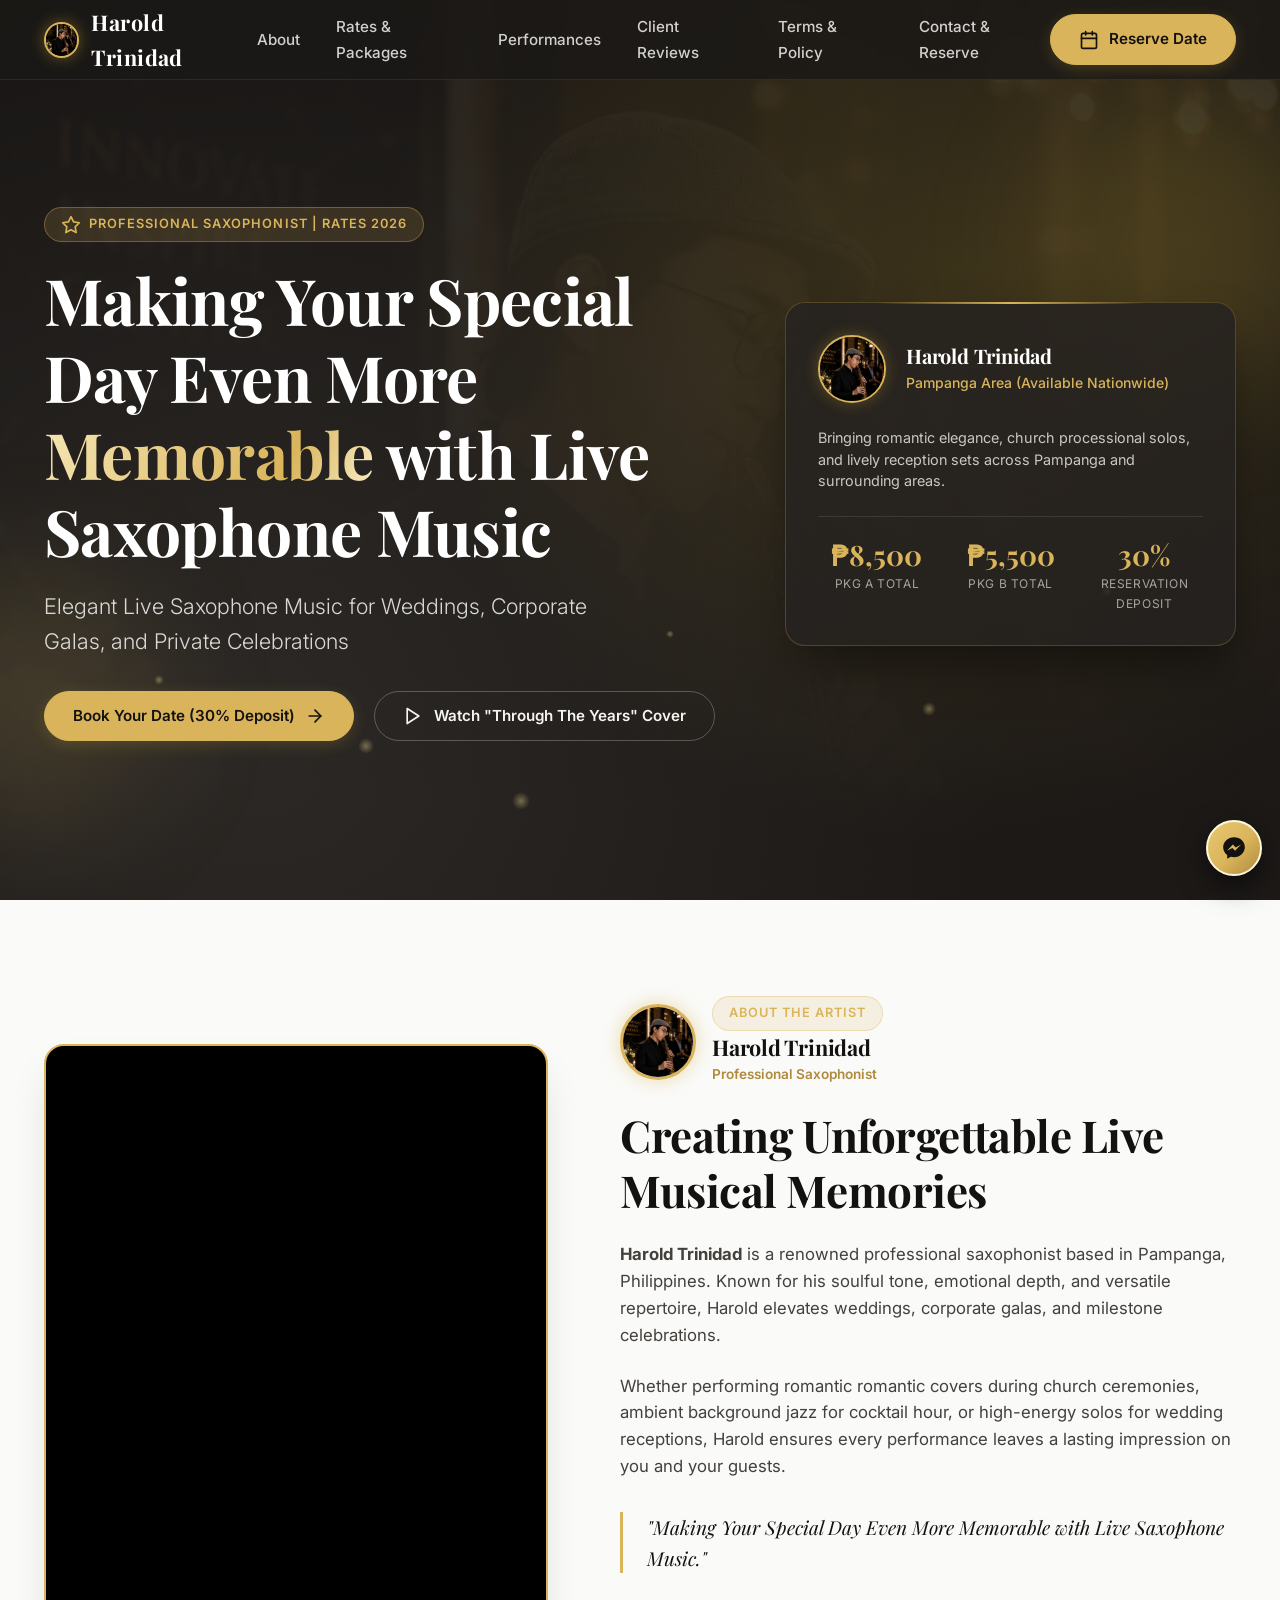
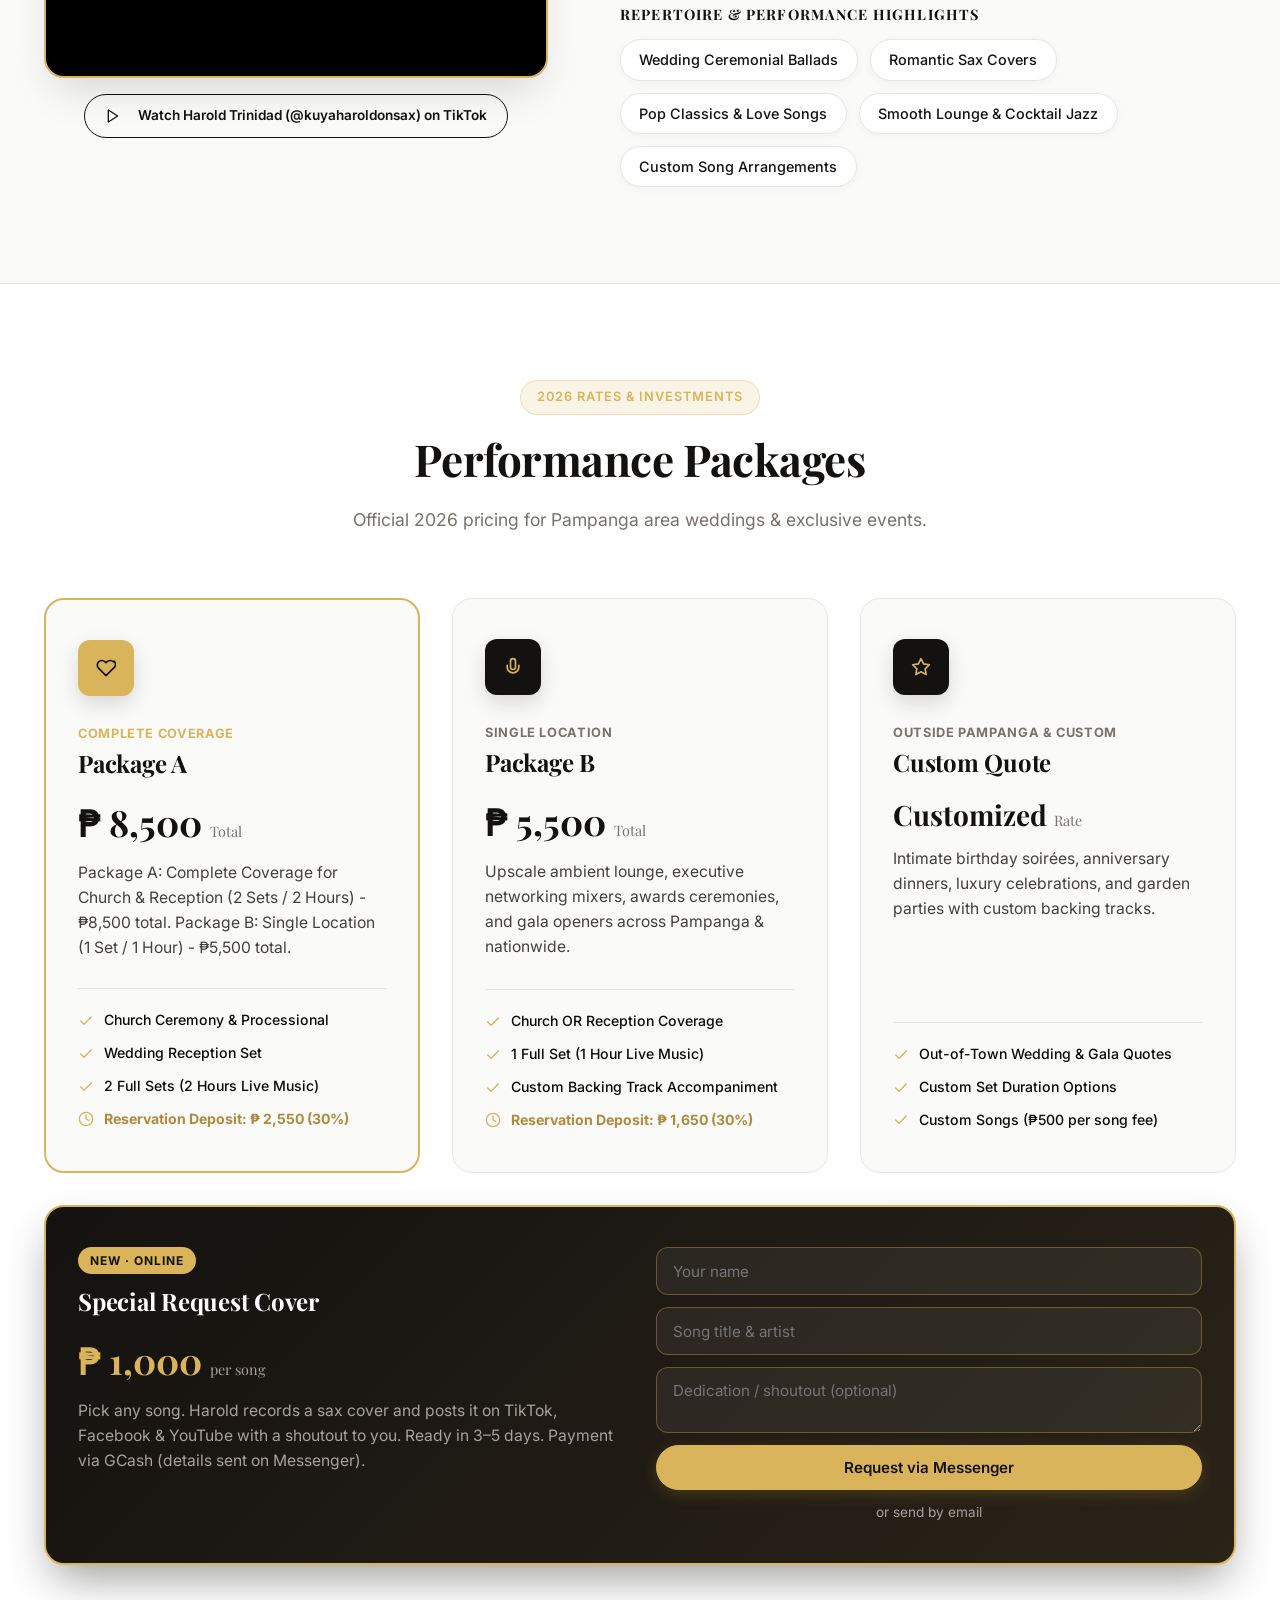
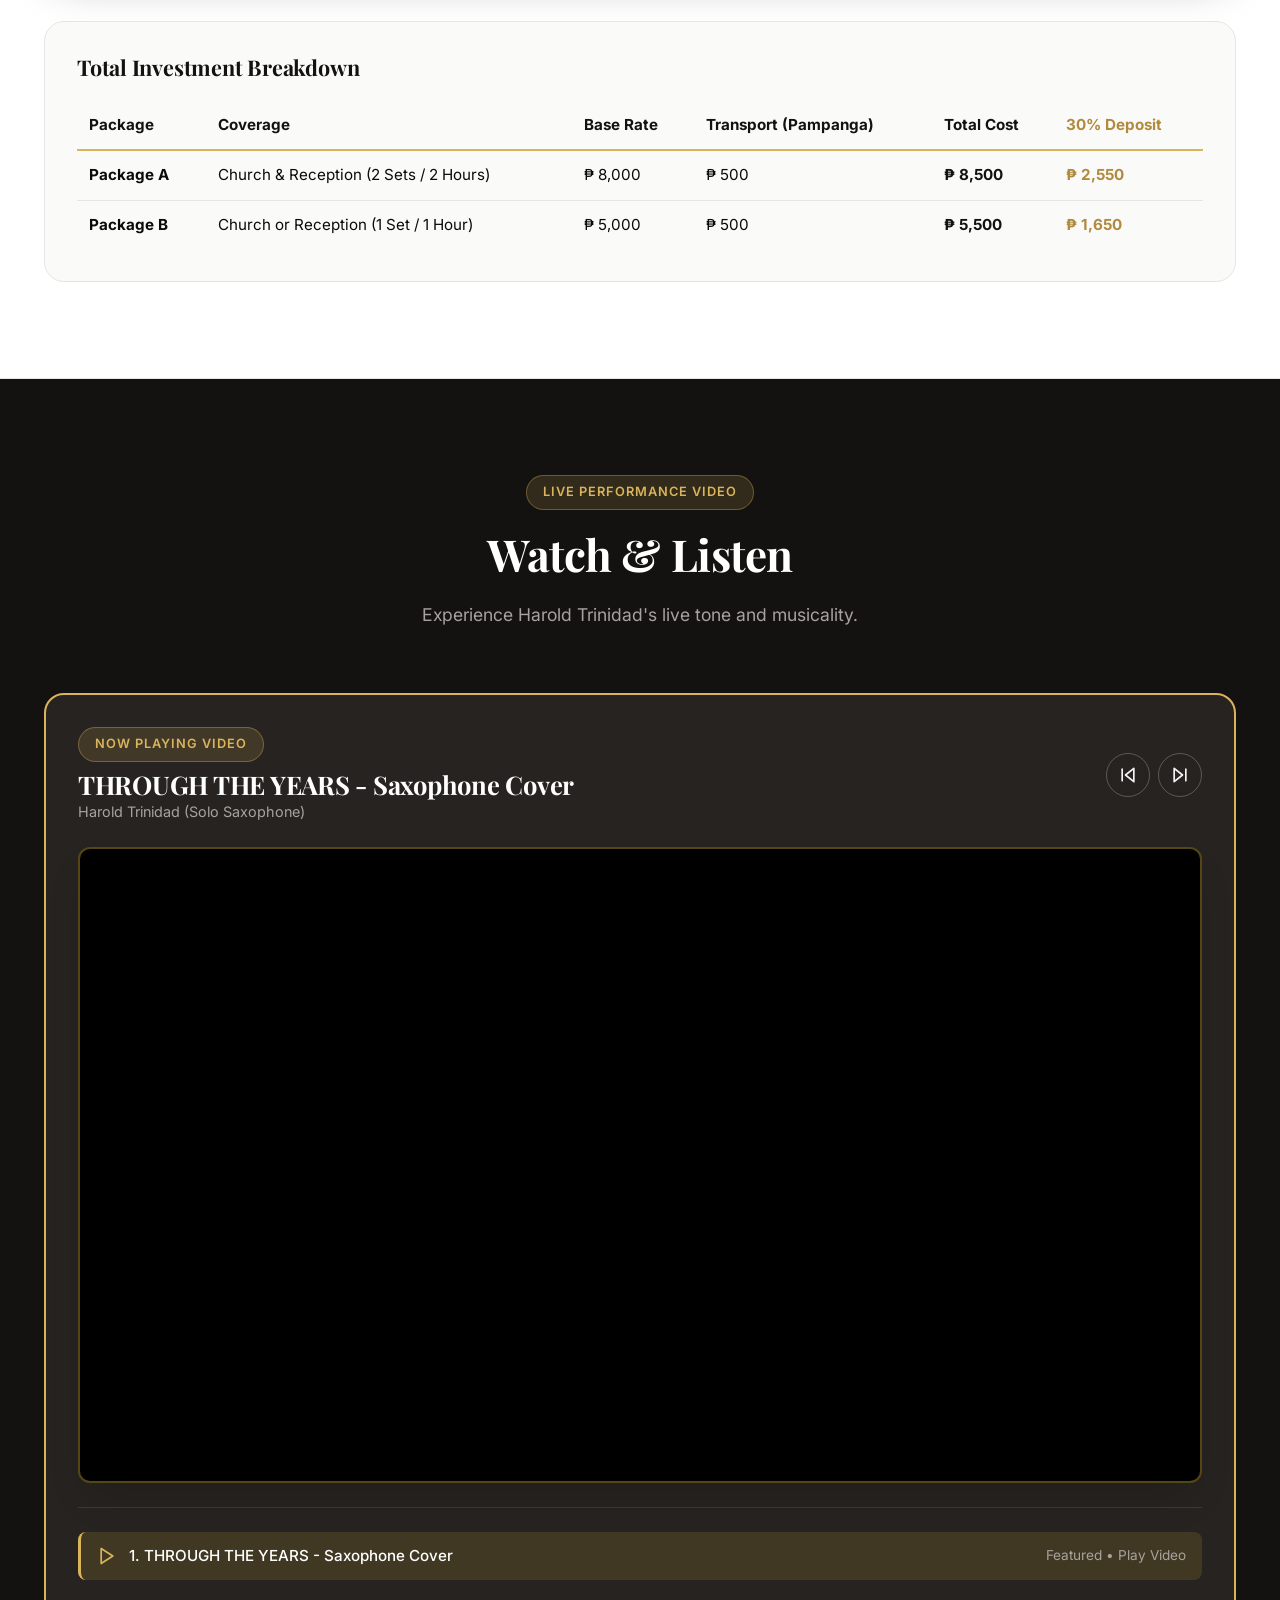
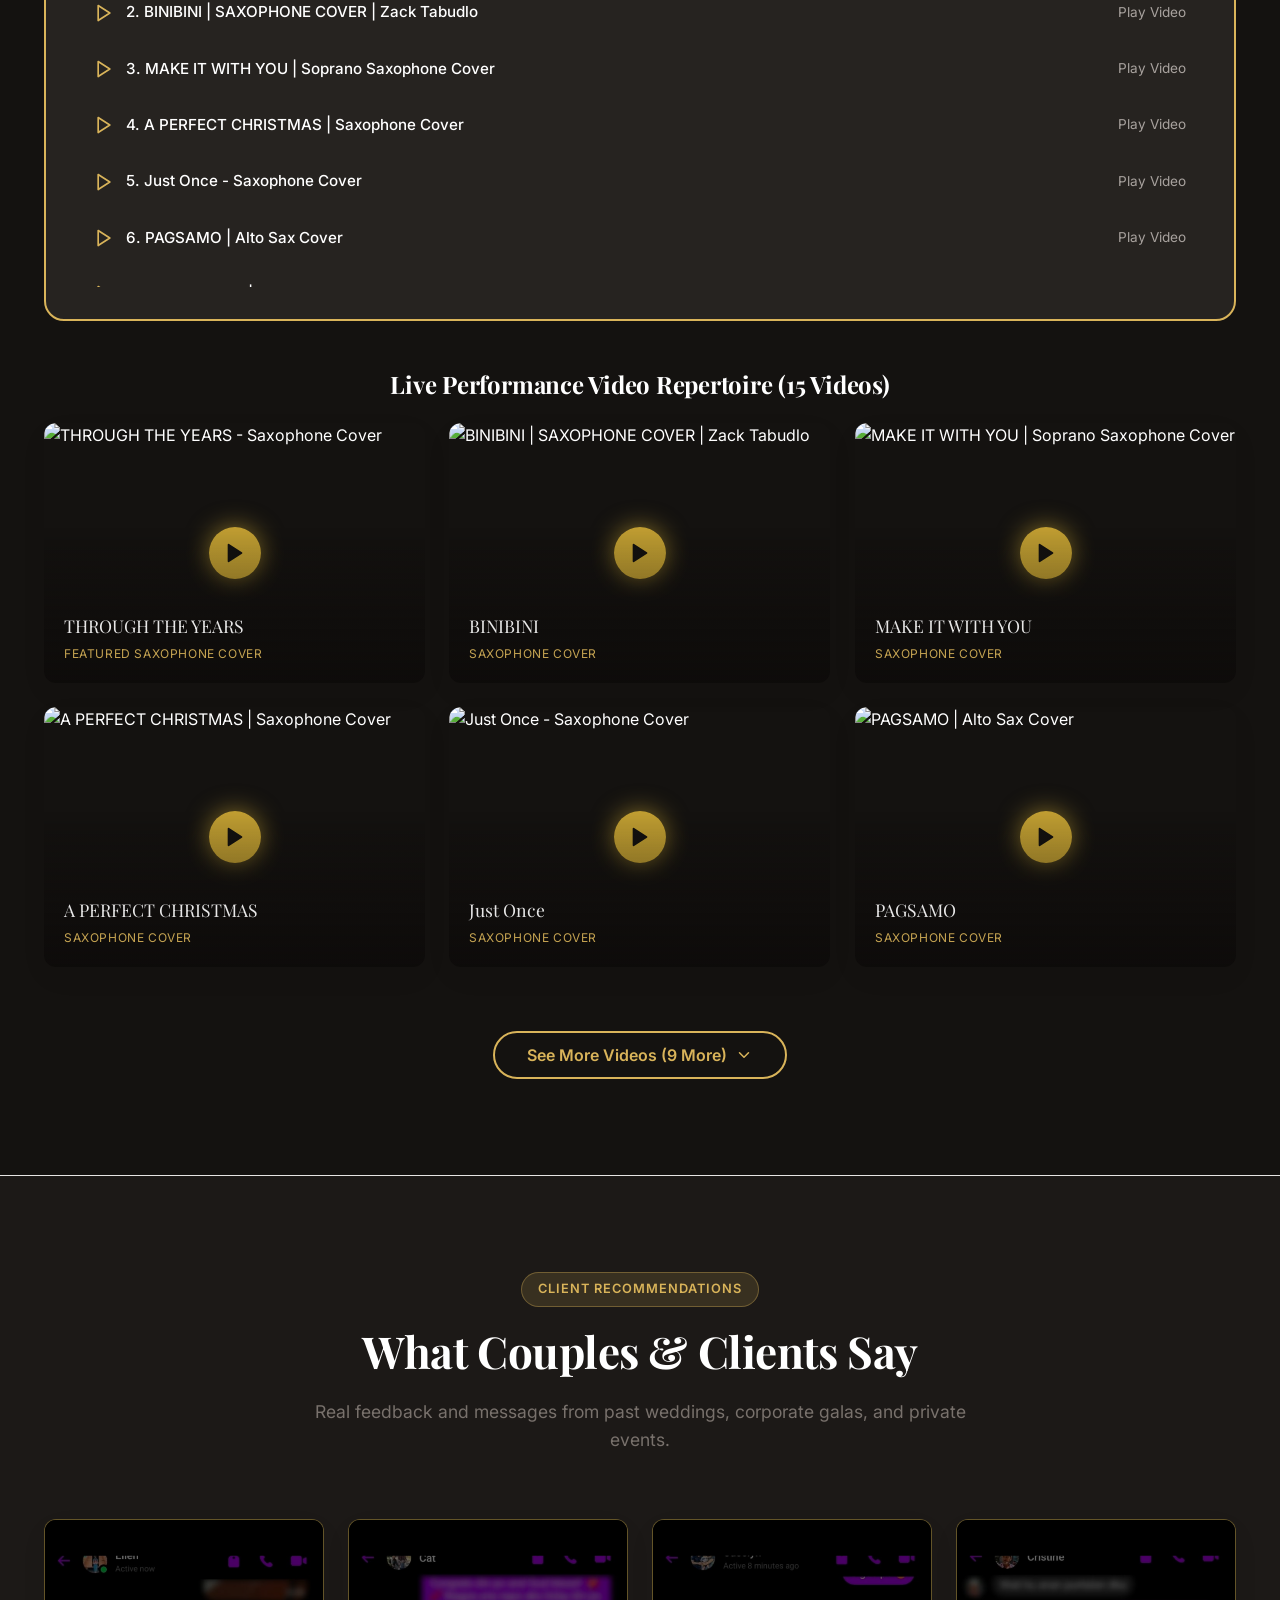
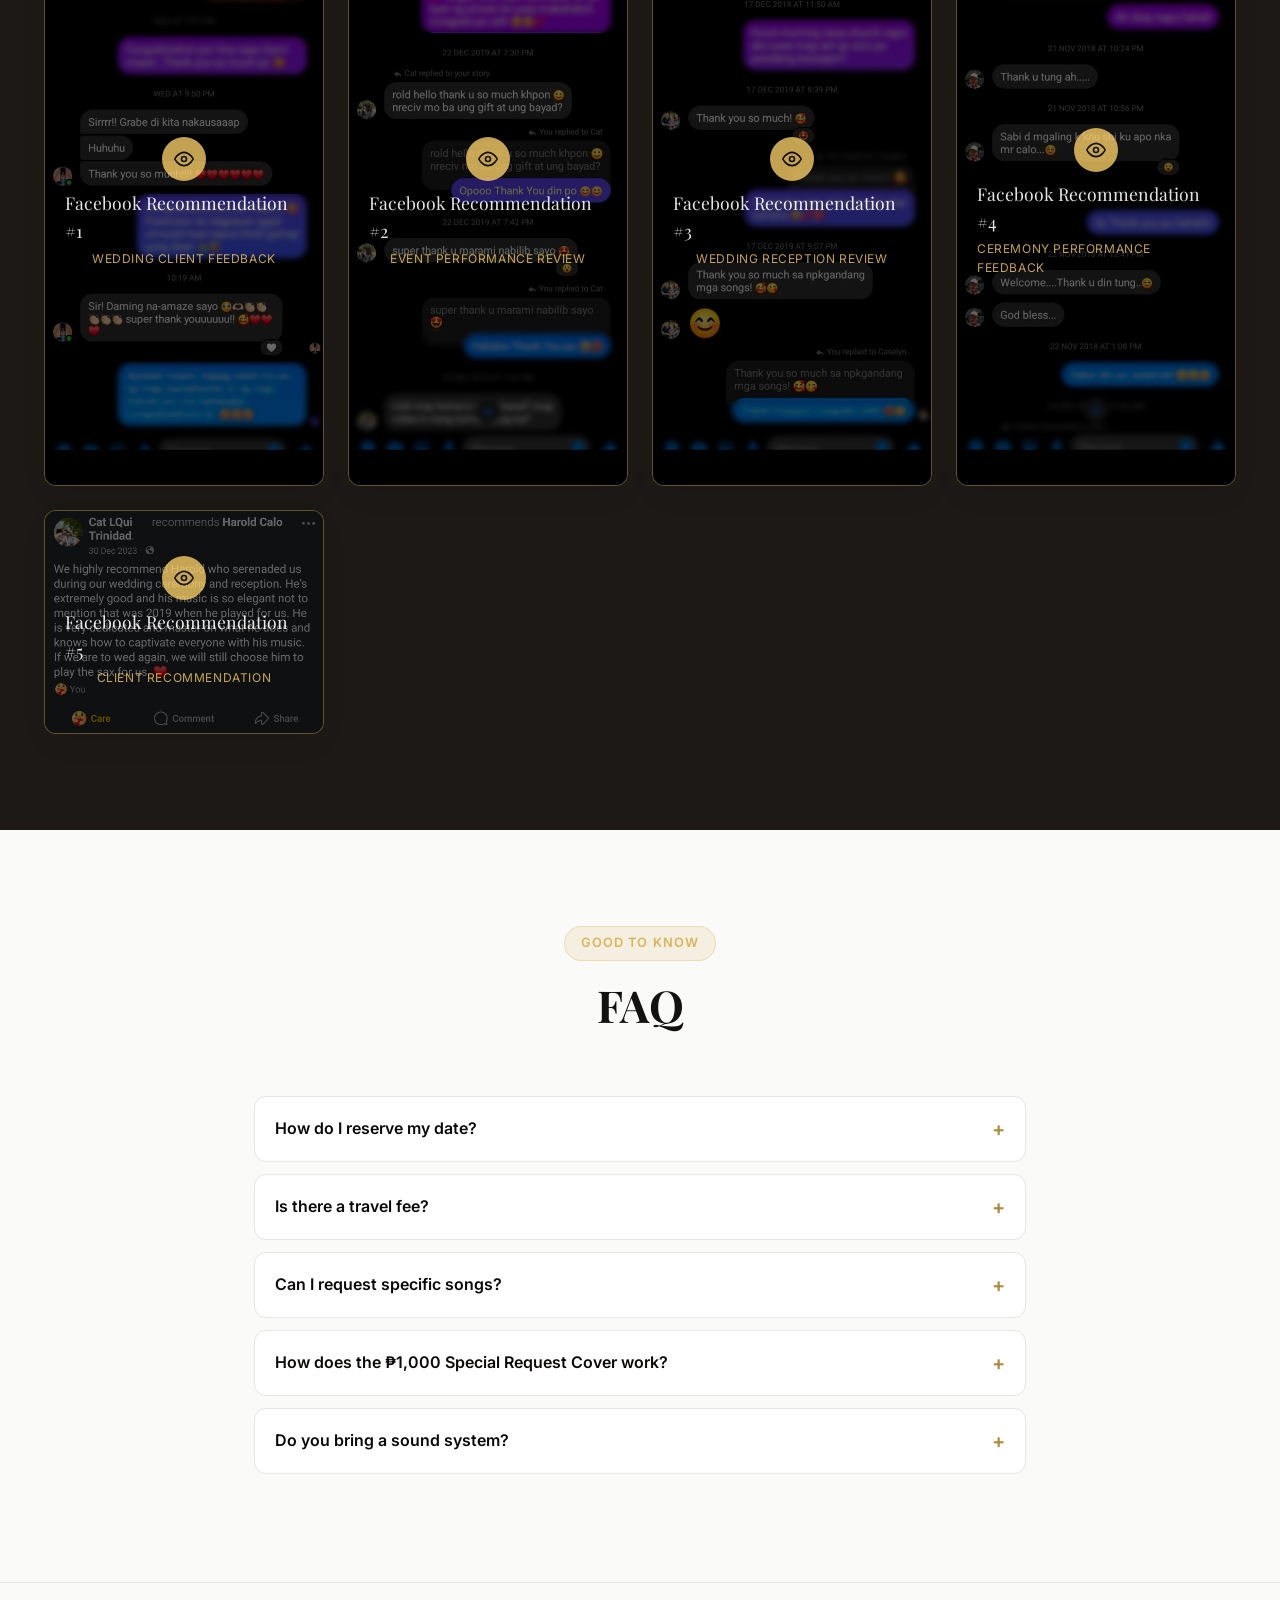
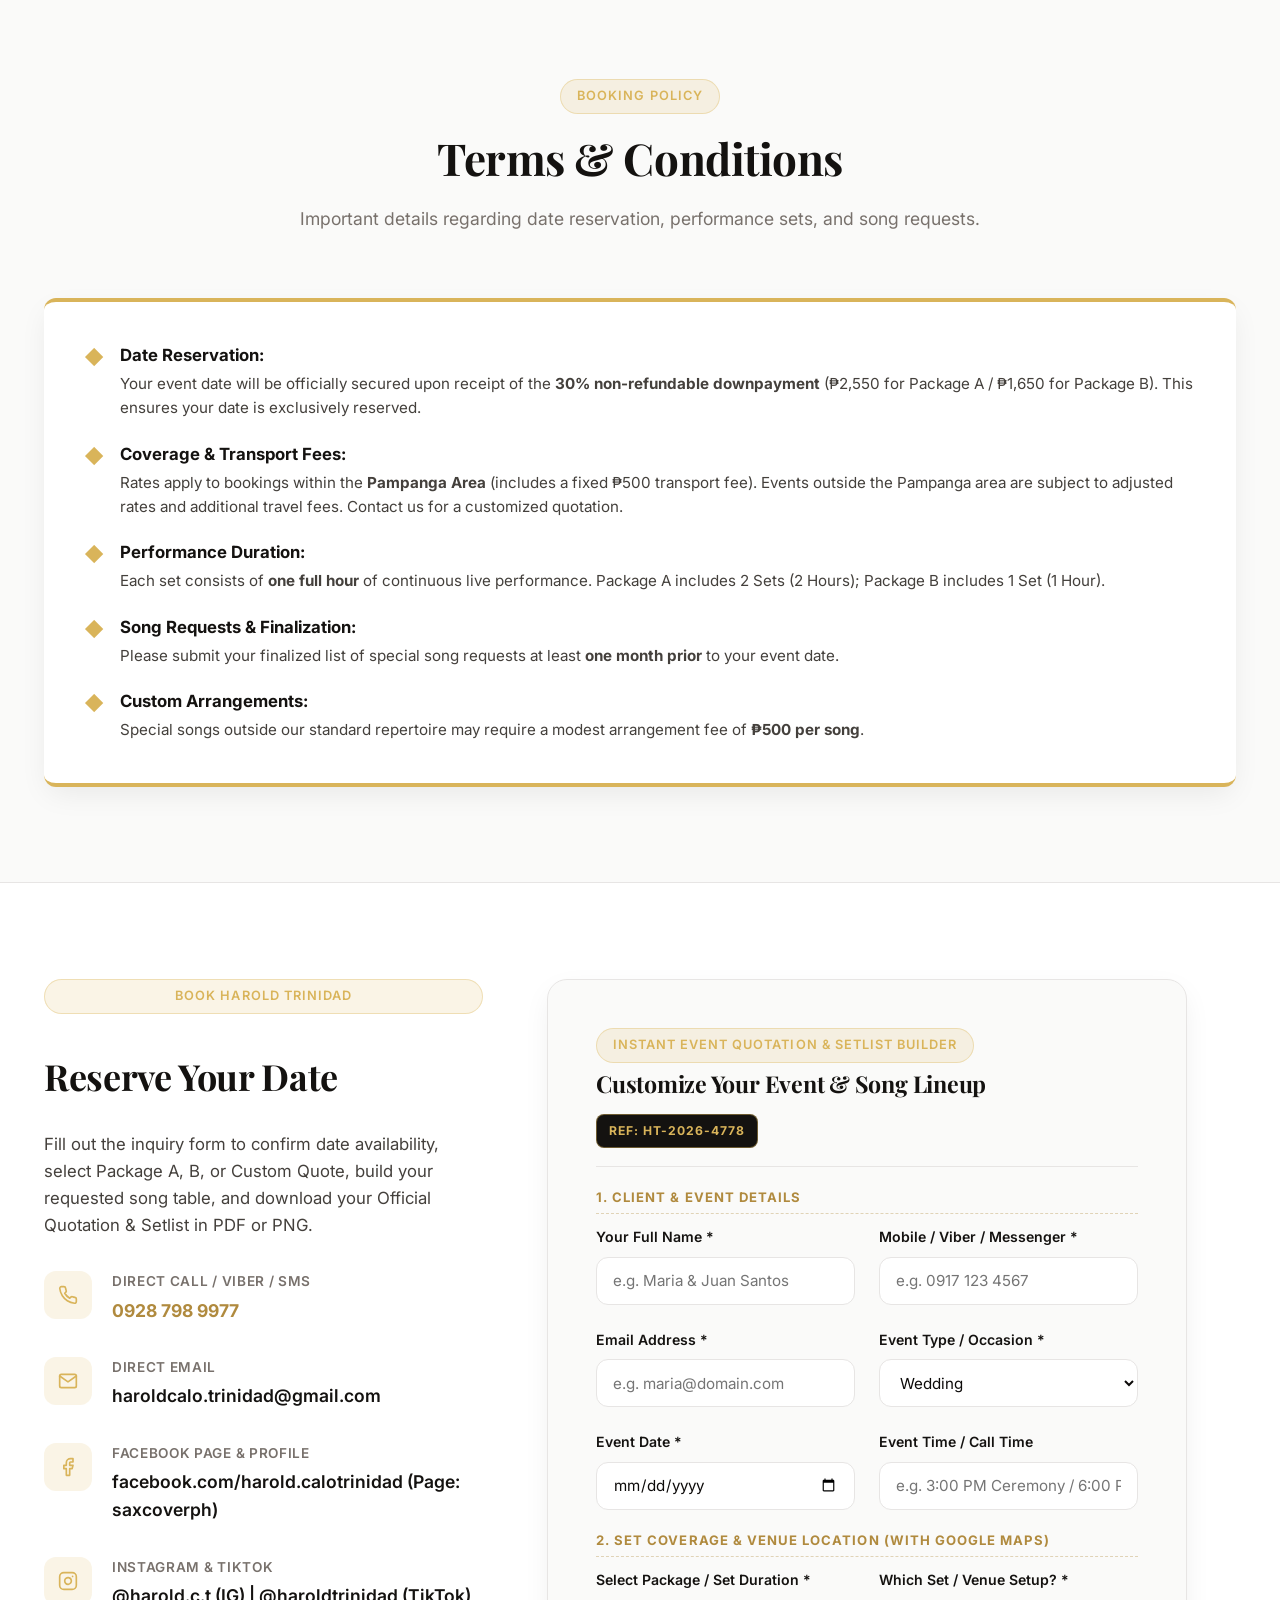
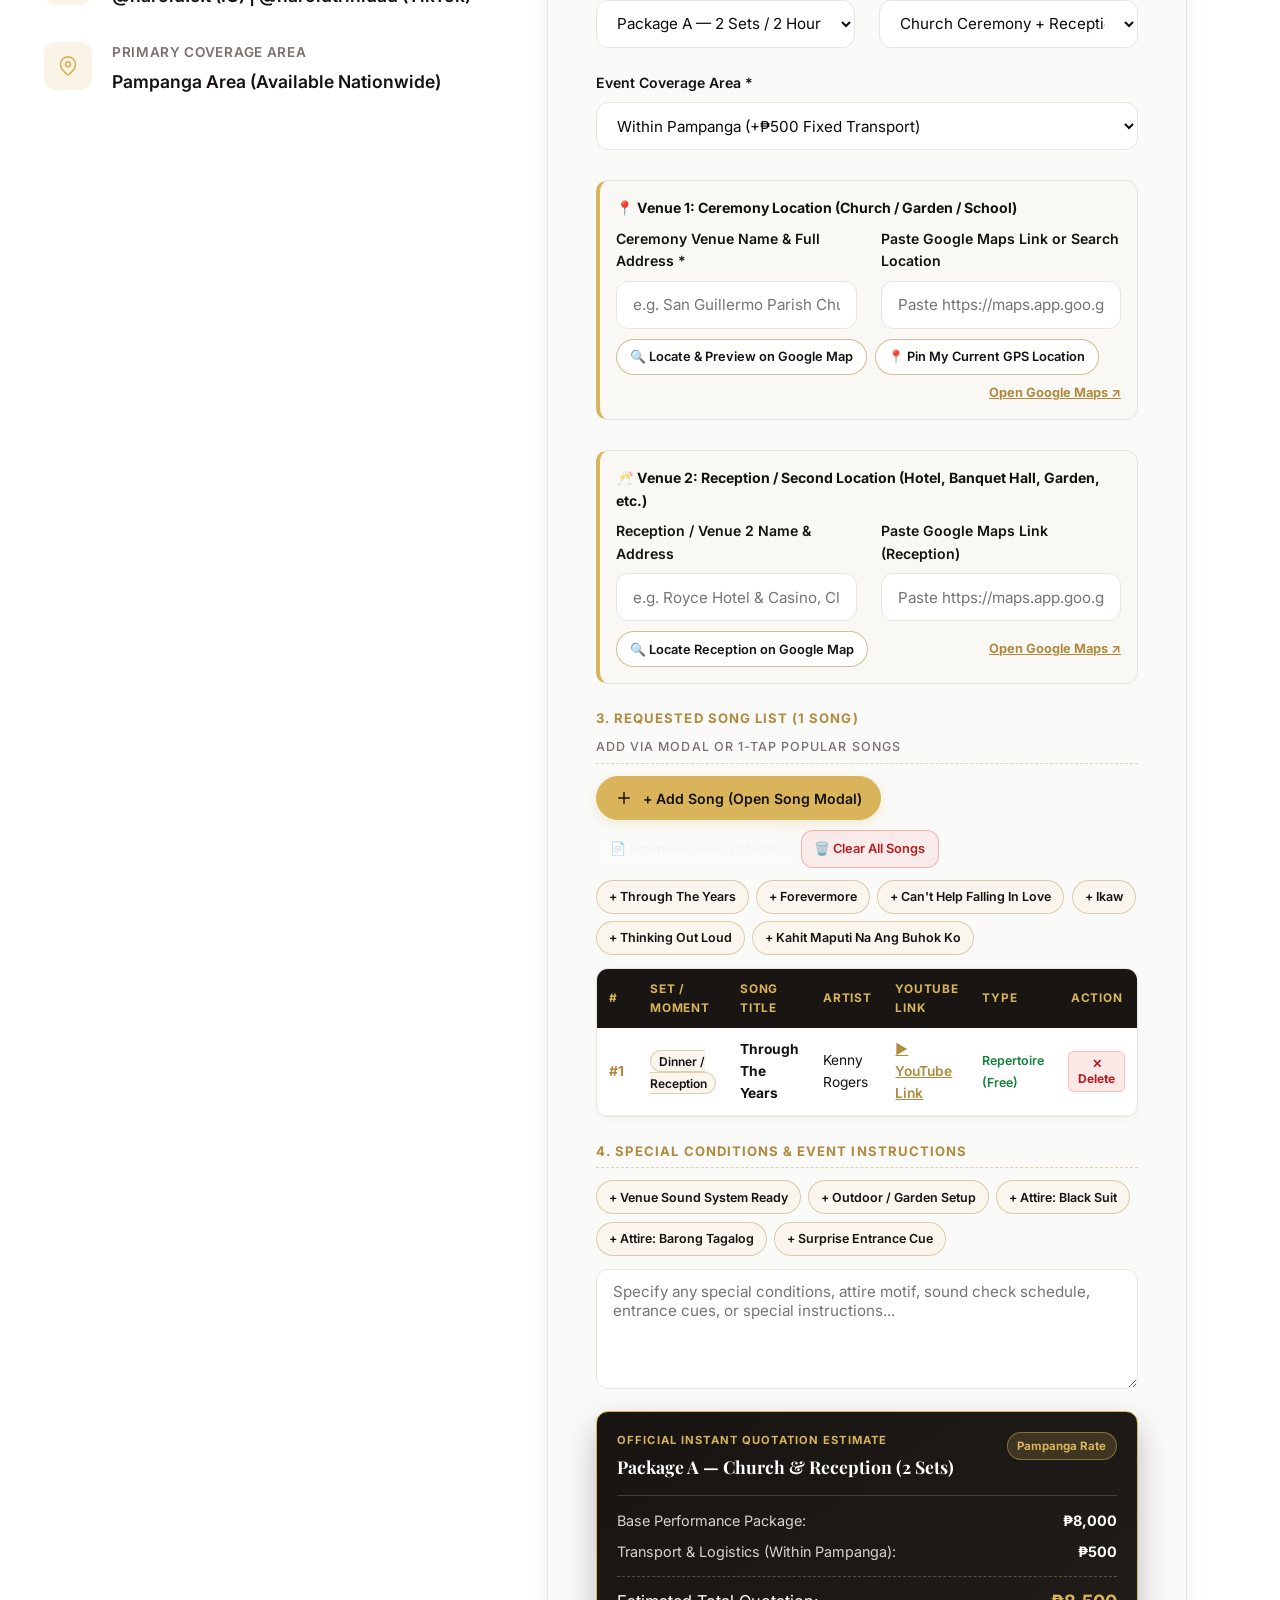
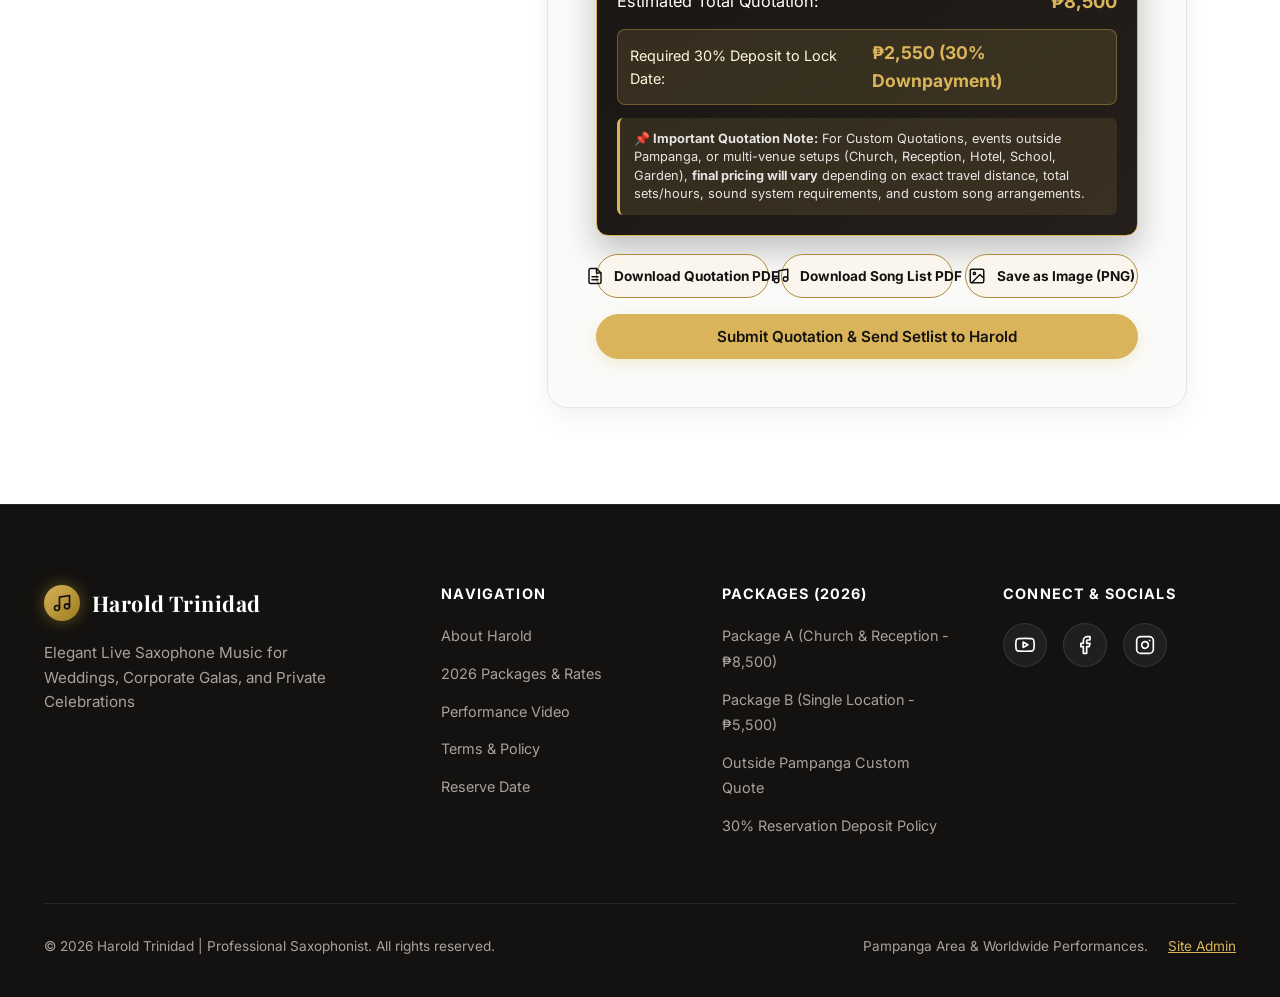
==== index.html @ af586ce3 "feat: fix phone 09287989977, add song modal table, google maps multi-venue, and separate PDF exports" ====
<!DOCTYPE html>
<html lang="en">
<head>
  <meta charset="UTF-8">
  <meta name="viewport" content="width=device-width, initial-scale=1.0, viewport-fit=cover">
  <meta name="theme-color" content="#141210">
  <meta name="apple-mobile-web-app-capable" content="yes">
  <meta name="mobile-web-app-capable" content="yes">
  <meta name="apple-mobile-web-app-status-bar-style" content="black-translucent">
  <link rel="apple-touch-icon" href="profile/harold-soprano.jpg">
  <link rel="manifest" href="manifest.webmanifest">
  <title>Harold Trinidad | Professional Saxophonist - Wedding & Event Rates 2026</title>
  
  <!-- SEO & Social Meta Tags -->
  <meta name="description" content="Harold Trinidad is a professional live saxophonist performing for luxury weddings, corporate galas, and private events in Pampanga and nationwide. View 2026 packages & booking details.">
  <meta name="keywords" content="Harold Trinidad, Saxophonist, Live Saxophone Music, Wedding Saxophonist Pampanga, Sax Cover PH, Wedding Rates 2026">
  <meta name="author" content="Harold Trinidad">
  
  <!-- Open Graph / Facebook -->
  <meta property="og:type" content="website">
  <meta property="og:title" content="Harold Trinidad | Professional Saxophonist - Wedding Rates 2026">
  <meta property="og:description" content="Making Your Special Day Even More Memorable with Live Saxophone Music. Book Package A or B today.">
  <meta property="og:image" content="https://img.youtube.com/vi/ShtHM_xGZwg/maxresdefault.jpg">
  
  <!-- Twitter -->
  <meta name="twitter:card" content="summary_large_image">
  <meta name="twitter:title" content="Harold Trinidad | Professional Saxophonist">
  <meta name="twitter:description" content="Making Your Special Day Even More Memorable with Live Saxophone Music.">
  <meta name="twitter:image" content="https://img.youtube.com/vi/ShtHM_xGZwg/maxresdefault.jpg">
  
  <link rel="stylesheet" href="styles.css">
</head>
<body>

  <!-- ==========================================
       HEADER / NAVIGATION
       ========================================== -->
  <header class="header" id="main-header">
    <div class="container header-container">
      <a href="#hero" class="logo" id="header-logo" aria-label="Harold Trinidad Home">
        <span class="logo-icon" style="width: 36px; height: 36px; border-radius: 50%; overflow: hidden; border: 2px solid var(--accent-gold); display: inline-flex; align-items: center; justify-content: center; background: var(--primary-dark);">
          <img src="profile/harold-soprano.jpg" alt="Harold Trinidad Profile" style="width: 100%; height: 100%; object-fit: cover; object-position: 55% 22%;">
        </span>
        <span class="cfg-target-artist-name">Harold Trinidad</span>
      </a>

      <nav aria-label="Main Navigation">
        <ul class="nav-links">
          <li><a href="#about" class="nav-link">About</a></li>
          <li><a href="#packages" class="nav-link">Rates & Packages</a></li>
          <li><a href="#showcase" class="nav-link">Performances</a></li>
          <li><a href="#reviews" class="nav-link">Client Reviews</a></li>
          <li><a href="#terms" class="nav-link">Terms & Policy</a></li>
          <li><a href="#contact" class="nav-link">Contact & Reserve</a></li>
        </ul>
      </nav>

      <div class="header-cta">
        <a href="#contact" class="btn btn-primary" id="book-cta-nav">
          <svg class="svg-icon" viewBox="0 0 24 24">
            <rect x="3" y="4" width="18" height="18" rx="2" ry="2"></rect>
            <line x1="16" y1="2" x2="16" y2="6"></line>
            <line x1="8" y1="2" x2="8" y2="6"></line>
            <line x1="3" y1="10" x2="21" y2="10"></line>
          </svg>
          <span>Reserve Date</span>
        </a>
      </div>

      <button class="mobile-menu-toggle" id="mobile-menu-btn" aria-label="Toggle Mobile Navigation Menu">
        <svg class="svg-icon" viewBox="0 0 24 24">
          <line x1="3" y1="12" x2="21" y2="12"></line>
          <line x1="3" y1="6" x2="21" y2="6"></line>
          <line x1="3" y1="18" x2="21" y2="18"></line>
        </svg>
      </button>
    </div>
  </header>

  <!-- Mobile Drawer Menu -->
  <div class="mobile-nav-overlay" id="mobile-nav-overlay" aria-hidden="true">
    <button class="mobile-menu-toggle" id="mobile-menu-close-btn" aria-label="Close Navigation Menu" style="position: absolute; top: 1.5rem; right: 1.5rem;">
      <svg class="svg-icon" viewBox="0 0 24 24" style="width: 28px; height: 28px;">
        <line x1="18" y1="6" x2="6" y2="18"></line>
        <line x1="6" y1="6" x2="18" y2="18"></line>
      </svg>
    </button>
    <a href="#about" class="nav-link mobile-link">About</a>
    <a href="#packages" class="nav-link mobile-link">Rates & Packages</a>
    <a href="#showcase" class="nav-link mobile-link">Performances</a>
    <a href="#reviews" class="nav-link mobile-link">Client Reviews</a>
    <a href="#terms" class="nav-link mobile-link">Terms & Policy</a>
    <a href="#contact" class="nav-link mobile-link">Contact & Reserve</a>
    <a href="#contact" class="btn btn-primary mobile-link" style="margin-top: 1rem;">Reserve Date</a>
  </div>

  <main>
    <!-- ==========================================
         HERO SECTION
         ========================================== -->
    <section class="hero" id="hero">
      <div class="hero-bg-overlay"></div>
      <div class="hero-bg-image"></div>
      <div class="glow-orb glow-orb-1"></div>
      <div class="glow-orb glow-orb-2"></div>
      <div class="hero-bokeh-layer" aria-hidden="true">
        <span class="bokeh-dot"></span>
        <span class="bokeh-dot"></span>
        <span class="bokeh-dot"></span>
        <span class="bokeh-dot"></span>
        <span class="bokeh-dot"></span>
        <span class="bokeh-dot"></span>
      </div>

      <div class="container hero-content">
        <div class="hero-text-col fade-in-element">
          <span class="badge-gold">
            <svg class="svg-icon" viewBox="0 0 24 24">
              <polygon points="12 2 15.09 8.26 22 9.27 17 14.14 18.18 21.02 12 17.77 5.82 21.02 7 14.14 2 9.27 8.91 8.26 12 2"></polygon>
            </svg>
            Professional Saxophonist | Rates 2026
          </span>
          
          <h1>Making Your Special Day Even More <span class="gold-shimmer-text">Memorable</span> with Live Saxophone Music</h1>
          
          <p class="hero-subtitle cfg-target-tagline">
            Elegant Live Saxophone Music for Weddings, Corporate Galas, and Private Celebrations
          </p>

          <div class="hero-cta-group">
            <a href="#contact" class="btn btn-primary" id="hero-book-btn">
              <span>Book Your Date (30% Deposit)</span>
              <svg class="svg-icon" viewBox="0 0 24 24">
                <line x1="5" y1="12" x2="19" y2="12"></line>
                <polyline points="12 5 19 12 12 19"></polyline>
              </svg>
            </a>
            <a href="#featured-video" class="btn btn-secondary" id="listen-btn">
              <svg class="svg-icon" viewBox="0 0 24 24">
                <polygon points="5 3 19 12 5 21 5 3"></polygon>
              </svg>
              <span>Watch "Through The Years" Cover</span>
            </a>
          </div>
        </div>

        <div class="hero-card-col fade-in-element">
          <div class="hero-feature-card">
            <div class="card-artist-header">
              <img src="profile/harold-soprano.jpg" alt="Harold Trinidad Saxophonist Portrait" class="artist-avatar" style="object-fit: cover; object-position: 55% 22%;">
              <div>
                <h3 class="artist-info-title cfg-target-artist-name">Harold Trinidad</h3>
                <p class="artist-info-sub cfg-target-location">Pampanga Area & Worldwide</p>
              </div>
            </div>
            
            <p style="color: rgba(255,255,255,0.75); font-size: 0.9rem; margin-bottom: 1.5rem; line-height: 1.5;">
              Bringing romantic elegance, church processional solos, and lively reception sets across Pampanga and surrounding areas.
            </p>

            <div class="card-stats-grid">
              <div>
                <div class="stat-num">₱8,500</div>
                <div class="stat-label">Pkg A Total</div>
              </div>
              <div>
                <div class="stat-num">₱5,500</div>
                <div class="stat-label">Pkg B Total</div>
              </div>
              <div>
                <div class="stat-num">30%</div>
                <div class="stat-label">Reservation Deposit</div>
              </div>
            </div>
          </div>
        </div>
      </div>
    </section>

    <!-- ==========================================
         ARTIST BIO / ABOUT SECTION
         ========================================== -->
    <section class="section-padding about-section" id="about">
      <div class="container">
        <div class="about-grid">
          <div class="about-image-col fade-in-element">
            <div class="about-image-wrapper" style="position: relative; padding-bottom: 125%; height: 0; overflow: hidden; border-radius: var(--radius-lg); border: 2px solid var(--accent-gold); box-shadow: var(--shadow-lg); background: #000000;">
              <iframe src="https://www.tiktok.com/embed/v2/7617274994745199890" title="Harold Trinidad TikTok Performance @kuyaharoldonsax" frameborder="0" allow="accelerometer; autoplay; clipboard-write; encrypted-media; gyroscope; picture-in-picture" allowfullscreen style="position: absolute; top:0; left:0; width:100%; height:100%; border:none;"></iframe>
            </div>
            <div style="margin-top: 1rem; text-align: center;">
              <a href="https://vt.tiktok.com/ZS4YLm2HK" target="_blank" rel="noopener noreferrer" class="btn btn-outline-dark" style="font-size: 0.85rem; padding: 0.5rem 1.25rem;">
                <svg class="svg-icon" viewBox="0 0 24 24" style="width: 16px; height: 16px; margin-right: 6px;"><polygon points="5 3 19 12 5 21 5 3"></polygon></svg>
                Watch Harold Trinidad (@kuyaharoldonsax) on TikTok
              </a>
            </div>
          </div>

          <div class="about-content fade-in-element">
            <div style="display: flex; align-items: center; gap: 1rem; margin-bottom: 1.25rem;">
              <img src="profile/harold-soprano.jpg" alt="Harold Trinidad Profile" style="width: 76px; height: 76px; border-radius: 50%; object-fit: cover; object-position: 55% 22%; border: 3px solid var(--accent-gold); box-shadow: 0 0 20px rgba(212, 175, 55, 0.4);">
              <div>
                <span class="badge-gold">About the Artist</span>
                <h3 style="margin: 0.2rem 0 0 0; font-size: 1.35rem; color: var(--primary-dark); font-family: 'Playfair Display', serif;" class="cfg-target-artist-name">Harold Trinidad</h3>
                <span style="font-size: 0.85rem; color: var(--accent-gold-hover); font-weight: 600;">Professional Saxophonist</span>
              </div>
            </div>
            <h2>Creating Unforgettable Live Musical Memories</h2>
            
            <p class="about-bio-text">
              <strong class="cfg-target-artist-name">Harold Trinidad</strong> is a renowned professional saxophonist based in Pampanga, Philippines. Known for his soulful tone, emotional depth, and versatile repertoire, Harold elevates weddings, corporate galas, and milestone celebrations.
            </p>

            <p class="about-bio-text">
              Whether performing romantic romantic covers during church ceremonies, ambient background jazz for cocktail hour, or high-energy solos for wedding receptions, Harold ensures every performance leaves a lasting impression on you and your guests.
            </p>

            <blockquote class="about-quote">
              "Making Your Special Day Even More Memorable with Live Saxophone Music."
            </blockquote>

            <h3 class="genres-heading">Repertoire & Performance Highlights</h3>
            <div class="genre-tags">
              <span class="genre-tag">Wedding Ceremonial Ballads</span>
              <span class="genre-tag">Romantic Sax Covers</span>
              <span class="genre-tag">Pop Classics & Love Songs</span>
              <span class="genre-tag">Smooth Lounge & Cocktail Jazz</span>
              <span class="genre-tag">Custom Song Arrangements</span>
            </div>
          </div>
        </div>
      </div>
    </section>

    <!-- ==========================================
         RATES & PACKAGES SECTION (HAROLD TRINIDAD 2026)
         ========================================== -->
    <section class="section-padding services-section" id="packages">
      <div class="container">
        <div class="section-title-wrap fade-in-element">
          <span class="badge-gold">2026 Rates & Investments</span>
          <h2 class="section-title">Performance Packages</h2>
          <p class="section-subtitle">Official 2026 pricing for Pampanga area weddings & exclusive events.</p>
        </div>

        <div class="services-grid">
          <!-- Package A -->
          <article class="service-card fade-in-element" id="package-a-card" style="border: 2px solid var(--accent-gold);">
            <div>
              <div class="service-icon-wrap" style="background: var(--accent-gold); color: var(--primary-dark);">
                <svg class="svg-icon" viewBox="0 0 24 24">
                  <path d="M20.84 4.61a5.5 5.5 0 0 0-7.78 0L12 5.67l-1.06-1.06a5.5 5.5 0 0 0-7.78 7.78l1.06 1.06L12 21.23l8.72-8.72 1.06-1.06a5.5 5.5 0 0 0 0-7.78z"></path>
                </svg>
              </div>
              <div style="font-size: 0.8rem; font-weight: 700; color: var(--accent-gold); text-transform: uppercase; letter-spacing: 0.05em; margin-bottom: 0.25rem;">Complete Coverage</div>
              <h3 class="service-title">Package A</h3>
              <div style="font-size: 2.25rem; font-weight: 700; color: var(--primary-dark); font-family: 'Playfair Display', serif; margin-bottom: 0.5rem;">₱ 8,500 <span style="font-size: 0.9rem; color: var(--text-muted); font-weight: 400;">Total</span></div>
              <p class="service-desc" data-service-type="Wedding">
                Church and Reception coverage. 2 full continuous sets (2 Hours performance). Base rate: ₱8,000 + ₱500 transport fee.
              </p>
            </div>
            <ul class="service-features-list">
              <li class="service-feature-item">
                <svg class="svg-icon" viewBox="0 0 24 24"><polyline points="20 6 9 17 4 12"></polyline></svg>
                Church Ceremony & Processional
              </li>
              <li class="service-feature-item">
                <svg class="svg-icon" viewBox="0 0 24 24"><polyline points="20 6 9 17 4 12"></polyline></svg>
                Wedding Reception Set
              </li>
              <li class="service-feature-item">
                <svg class="svg-icon" viewBox="0 0 24 24"><polyline points="20 6 9 17 4 12"></polyline></svg>
                2 Full Sets (2 Hours Live Music)
              </li>
              <li class="service-feature-item" style="font-weight: 700; color: var(--accent-gold-hover);">
                <svg class="svg-icon" viewBox="0 0 24 24"><circle cx="12" cy="12" r="10"></circle><polyline points="12 6 12 12 16 14"></polyline></svg>
                Reservation Deposit: ₱ 2,550 (30%)
              </li>
            </ul>
          </article>

          <!-- Package B -->
          <article class="service-card fade-in-element" id="package-b-card">
            <div>
              <div class="service-icon-wrap">
                <svg class="svg-icon" viewBox="0 0 24 24">
                  <path d="M12 2a3 3 0 0 0-3 3v7a3 3 0 0 0 6 0V5a3 3 0 0 0-3-3z"></path><path d="M19 10v2a7 7 0 0 1-14 0v-2"></path>
                </svg>
              </div>
              <div style="font-size: 0.8rem; font-weight: 700; color: var(--text-muted); text-transform: uppercase; letter-spacing: 0.05em; margin-bottom: 0.25rem;">Single Location</div>
              <h3 class="service-title">Package B</h3>
              <div style="font-size: 2.25rem; font-weight: 700; color: var(--primary-dark); font-family: 'Playfair Display', serif; margin-bottom: 0.5rem;">₱ 5,500 <span style="font-size: 0.9rem; color: var(--text-muted); font-weight: 400;">Total</span></div>
              <p class="service-desc" data-service-type="Corporate">
                Church or Reception coverage. 1 full set (1 Hour performance). Base rate: ₱5,000 + ₱500 transport fee.
              </p>
            </div>
            <ul class="service-features-list">
              <li class="service-feature-item">
                <svg class="svg-icon" viewBox="0 0 24 24"><polyline points="20 6 9 17 4 12"></polyline></svg>
                Church OR Reception Coverage
              </li>
              <li class="service-feature-item">
                <svg class="svg-icon" viewBox="0 0 24 24"><polyline points="20 6 9 17 4 12"></polyline></svg>
                1 Full Set (1 Hour Live Music)
              </li>
              <li class="service-feature-item">
                <svg class="svg-icon" viewBox="0 0 24 24"><polyline points="20 6 9 17 4 12"></polyline></svg>
                Custom Backing Track Accompaniment
              </li>
              <li class="service-feature-item" style="font-weight: 700; color: var(--accent-gold-hover);">
                <svg class="svg-icon" viewBox="0 0 24 24"><circle cx="12" cy="12" r="10"></circle><polyline points="12 6 12 12 16 14"></polyline></svg>
                Reservation Deposit: ₱ 1,650 (30%)
              </li>
            </ul>
          </article>

          <!-- Custom / Outside Pampanga -->
          <article class="service-card fade-in-element" id="package-custom-card">
            <div>
              <div class="service-icon-wrap">
                <svg class="svg-icon" viewBox="0 0 24 24">
                  <polygon points="12 2 15.09 8.26 22 9.27 17 14.14 18.18 21.02 12 17.77 5.82 21.02 7 14.14 2 9.27 8.91 8.26 12 2"></polygon>
                </svg>
              </div>
              <div style="font-size: 0.8rem; font-weight: 700; color: var(--text-muted); text-transform: uppercase; letter-spacing: 0.05em; margin-bottom: 0.25rem;">Outside Pampanga & Custom</div>
              <h3 class="service-title">Custom Quote</h3>
              <div style="font-size: 1.75rem; font-weight: 700; color: var(--primary-dark); font-family: 'Playfair Display', serif; margin-bottom: 0.5rem;">Customized <span style="font-size: 0.9rem; color: var(--text-muted); font-weight: 400;">Rate</span></div>
              <p class="service-desc" data-service-type="Private">
                Events outside the Pampanga area are subject to adjusted rates and travel fees. Contact Harold directly for a customized quotation.
              </p>
            </div>
            <ul class="service-features-list">
              <li class="service-feature-item">
                <svg class="svg-icon" viewBox="0 0 24 24"><polyline points="20 6 9 17 4 12"></polyline></svg>
                Out-of-Town Wedding & Gala Quotes
              </li>
              <li class="service-feature-item">
                <svg class="svg-icon" viewBox="0 0 24 24"><polyline points="20 6 9 17 4 12"></polyline></svg>
                Custom Set Duration Options
              </li>
              <li class="service-feature-item">
                <svg class="svg-icon" viewBox="0 0 24 24"><polyline points="20 6 9 17 4 12"></polyline></svg>
                Custom Songs (₱500 per song fee)
              </li>
            </ul>
          </article>
        </div>

        <!-- Special Request Cover -->
        <article class="service-card cover-card fade-in-element" id="special-cover">
          <div>
            <div class="cover-tag">New · Online</div>
            <h3 class="service-title" style="color:#fff;">Special Request Cover</h3>
            <div class="cover-price">₱ <span class="cfg-cover-price">1,000</span> <small>per song</small></div>
            <p class="service-desc" style="color:var(--text-light-muted);">Pick any song. Harold records a sax cover and posts it on TikTok, Facebook &amp; YouTube with a shoutout to you. Ready in 3–5 days. Payment via GCash (details sent on Messenger).</p>
          </div>
          <form id="cover-form" class="cover-form">
            <input class="form-input" name="name" placeholder="Your name" required autocomplete="name">
            <input class="form-input" name="song" placeholder="Song title &amp; artist" required>
            <textarea class="form-input" name="msg" rows="2" placeholder="Dedication / shoutout (optional)"></textarea>
            <button class="btn btn-primary" type="submit">Request via Messenger</button>
            <a class="cover-mail" id="cover-mail" href="mailto:haroldcalo.trinidad@gmail.com">or send by email</a>
          </form>
        </article>

        <!-- Investment Comparison Summary Table -->
        <div style="margin-top: 3.5rem; background: var(--bg-light); border: 1px solid var(--border-color); border-radius: var(--radius-lg); padding: 2rem; overflow-x: auto;" class="fade-in-element">
          <h3 style="font-size: 1.35rem; margin-bottom: 1.25rem; font-family: 'Playfair Display', serif;">Total Investment Breakdown</h3>
          <table style="width: 100%; border-collapse: collapse; text-align: left; font-size: 0.95rem;">
            <thead>
              <tr style="border-bottom: 2px solid var(--accent-gold); color: var(--primary-dark);">
                <th style="padding: 0.75rem;">Package</th>
                <th style="padding: 0.75rem;">Coverage</th>
                <th style="padding: 0.75rem;">Base Rate</th>
                <th style="padding: 0.75rem;">Transport (Pampanga)</th>
                <th style="padding: 0.75rem;">Total Cost</th>
                <th style="padding: 0.75rem; color: var(--accent-gold-hover);">30% Deposit</th>
              </tr>
            </thead>
            <tbody>
              <tr style="border-bottom: 1px solid var(--border-color);">
                <td style="padding: 0.75rem; font-weight: 700;">Package A</td>
                <td style="padding: 0.75rem;">Church & Reception (2 Sets / 2 Hours)</td>
                <td style="padding: 0.75rem;">₱ 8,000</td>
                <td style="padding: 0.75rem;">₱ 500</td>
                <td style="padding: 0.75rem; font-weight: 700; color: var(--primary-dark);">₱ 8,500</td>
                <td style="padding: 0.75rem; font-weight: 700; color: var(--accent-gold-hover);">₱ 2,550</td>
              </tr>
              <tr>
                <td style="padding: 0.75rem; font-weight: 700;">Package B</td>
                <td style="padding: 0.75rem;">Church or Reception (1 Set / 1 Hour)</td>
                <td style="padding: 0.75rem;">₱ 5,000</td>
                <td style="padding: 0.75rem;">₱ 500</td>
                <td style="padding: 0.75rem; font-weight: 700; color: var(--primary-dark);">₱ 5,500</td>
                <td style="padding: 0.75rem; font-weight: 700; color: var(--accent-gold-hover);">₱ 1,650</td>
              </tr>
            </tbody>
          </table>
        </div>
      </div>
    </section>

    <!-- ==========================================
         FEATURED PERFORMANCE VIDEO & SHOWCASE
         ========================================== -->
    <section class="section-padding showcase-section" id="showcase">
      <div class="container">
        <div class="section-title-wrap fade-in-element">
          <span class="badge-gold">Live Performance Video</span>
          <h2 class="section-title">Watch & Listen</h2>
          <p class="section-subtitle">Experience Harold Trinidad's live tone and musicality.</p>
        </div>

        <!-- Featured Embedded YouTube Video Player -->
        <div class="fade-in-element" id="featured-video-container" style="background: #262320; border: 2px solid var(--accent-gold); border-radius: var(--radius-lg); padding: 2rem; margin-bottom: 3rem; text-align: center;">
          <div style="display: flex; align-items: center; justify-content: space-between; flex-wrap: wrap; gap: 1rem; margin-bottom: 1.5rem;">
            <div style="text-align: left;">
              <span class="badge-gold">Now Playing Video</span>
              <h3 style="color: #FFFFFF; font-size: 1.6rem; margin-top: 0.35rem; font-family: 'Playfair Display', serif;" id="active-video-title">THROUGH THE YEARS - Saxophone Cover</h3>
              <p style="color: var(--text-light-muted); font-size: 0.9rem;" id="active-video-artist">Harold Trinidad (Solo Saxophone)</p>
            </div>
            <div style="display: flex; gap: 0.5rem;">
              <button class="btn btn-secondary btn-icon-only" id="prev-video-btn" aria-label="Previous Video">
                <svg class="svg-icon" viewBox="0 0 24 24"><polygon points="19 20 9 12 19 4 19 20"></polygon><line x1="5" y1="19" x2="5" y2="5"></line></svg>
              </button>
              <button class="btn btn-secondary btn-icon-only" id="next-video-btn" aria-label="Next Video">
                <svg class="svg-icon" viewBox="0 0 24 24"><polygon points="5 4 15 12 5 20 5 4"></polygon><line x1="19" y1="5" x2="19" y2="19"></line></svg>
              </button>
            </div>
          </div>

          <!-- Responsive 16:9 YouTube iFrame Embed Container -->
          <div style="position: relative; padding-bottom: 56.25%; height: 0; overflow: hidden; border-radius: var(--radius-md); border: 2px solid rgba(212, 175, 55, 0.4); box-shadow: var(--shadow-lg); background: #000000;">
            <iframe id="main-youtube-iframe" src="https://www.youtube-nocookie.com/embed/ShtHM_xGZwg" title="Harold Trinidad Live Saxophone Performance" frameborder="0" allow="accelerometer; autoplay; clipboard-write; encrypted-media; gyroscope; picture-in-picture; web-share" allowfullscreen style="position: absolute; top:0; left:0; width:100%; height:100%;"></iframe>
          </div>

          <!-- Video Playlist Selectors -->
          <ul class="track-playlist" id="playlist-container" style="margin-top: 1.5rem; text-align: left; max-height: 380px; overflow-y: auto;">
            <li class="playlist-item active" data-index="0" data-videoid="ShtHM_xGZwg" data-title="THROUGH THE YEARS - Saxophone Cover">
              <div style="display: flex; align-items: center; gap: 0.75rem;">
                <svg class="svg-icon" viewBox="0 0 24 24" style="color: var(--accent-gold);"><polygon points="5 3 19 12 5 21 5 3"></polygon></svg>
                <span class="playlist-item-title">1. THROUGH THE YEARS - Saxophone Cover</span>
              </div>
              <span class="playlist-item-duration">Featured • Play Video</span>
            </li>
            <li class="playlist-item" data-index="1" data-videoid="7sPAZDjQ5p8" data-title="BINIBINI | SAXOPHONE COVER | Zack Tabudlo">
              <div style="display: flex; align-items: center; gap: 0.75rem;">
                <svg class="svg-icon" viewBox="0 0 24 24" style="color: var(--accent-gold);"><polygon points="5 3 19 12 5 21 5 3"></polygon></svg>
                <span class="playlist-item-title">2. BINIBINI | SAXOPHONE COVER | Zack Tabudlo</span>
              </div>
              <span class="playlist-item-duration">Play Video</span>
            </li>
            <li class="playlist-item" data-index="2" data-videoid="NQNMh6EWFu4" data-title="MAKE IT WITH YOU | Soprano Saxophone Cover">
              <div style="display: flex; align-items: center; gap: 0.75rem;">
                <svg class="svg-icon" viewBox="0 0 24 24" style="color: var(--accent-gold);"><polygon points="5 3 19 12 5 21 5 3"></polygon></svg>
                <span class="playlist-item-title">3. MAKE IT WITH YOU | Soprano Saxophone Cover</span>
              </div>
              <span class="playlist-item-duration">Play Video</span>
            </li>
            <li class="playlist-item" data-index="3" data-videoid="IACrdk_ZrY8" data-title="A PERFECT CHRISTMAS | Saxophone Cover">
              <div style="display: flex; align-items: center; gap: 0.75rem;">
                <svg class="svg-icon" viewBox="0 0 24 24" style="color: var(--accent-gold);"><polygon points="5 3 19 12 5 21 5 3"></polygon></svg>
                <span class="playlist-item-title">4. A PERFECT CHRISTMAS | Saxophone Cover</span>
              </div>
              <span class="playlist-item-duration">Play Video</span>
            </li>
            <li class="playlist-item" data-index="4" data-videoid="l4JDOdBVKJc" data-title="Just Once - Saxophone Cover">
              <div style="display: flex; align-items: center; gap: 0.75rem;">
                <svg class="svg-icon" viewBox="0 0 24 24" style="color: var(--accent-gold);"><polygon points="5 3 19 12 5 21 5 3"></polygon></svg>
                <span class="playlist-item-title">5. Just Once - Saxophone Cover</span>
              </div>
              <span class="playlist-item-duration">Play Video</span>
            </li>
            <li class="playlist-item" data-index="5" data-videoid="Sn-NcfBtuRY" data-title="PAGSAMO | Alto Sax Cover">
              <div style="display: flex; align-items: center; gap: 0.75rem;">
                <svg class="svg-icon" viewBox="0 0 24 24" style="color: var(--accent-gold);"><polygon points="5 3 19 12 5 21 5 3"></polygon></svg>
                <span class="playlist-item-title">6. PAGSAMO | Alto Sax Cover</span>
              </div>
              <span class="playlist-item-duration">Play Video</span>
            </li>
            <li class="playlist-item" data-index="6" data-videoid="WDl8pHkRlpA" data-title="IKAW NA NGA | SAX COVER">
              <div style="display: flex; align-items: center; gap: 0.75rem;">
                <svg class="svg-icon" viewBox="0 0 24 24" style="color: var(--accent-gold);"><polygon points="5 3 19 12 5 21 5 3"></polygon></svg>
                <span class="playlist-item-title">7. IKAW NA NGA | SAX COVER</span>
              </div>
              <span class="playlist-item-duration">Play Video</span>
            </li>
            <li class="playlist-item" data-index="7" data-videoid="akk4wbfdBB0" data-title="I WILL BE HERE | Soprano Saxophone Cover | Through Night and Day OST">
              <div style="display: flex; align-items: center; gap: 0.75rem;">
                <svg class="svg-icon" viewBox="0 0 24 24" style="color: var(--accent-gold);"><polygon points="5 3 19 12 5 21 5 3"></polygon></svg>
                <span class="playlist-item-title">8. I WILL BE HERE | Soprano Saxophone Cover</span>
              </div>
              <span class="playlist-item-duration">Play Video</span>
            </li>
            <li class="playlist-item" data-index="8" data-videoid="IAbr8GGMkf4" data-title="ARAW GABI | SAX COVER">
              <div style="display: flex; align-items: center; gap: 0.75rem;">
                <svg class="svg-icon" viewBox="0 0 24 24" style="color: var(--accent-gold);"><polygon points="5 3 19 12 5 21 5 3"></polygon></svg>
                <span class="playlist-item-title">9. ARAW GABI | SAX COVER</span>
              </div>
              <span class="playlist-item-duration">Play Video</span>
            </li>
            <li class="playlist-item" data-index="9" data-videoid="cuf66HkPT-o" data-title="Cupid (Twin Version) Sped Up Saxophone Cover">
              <div style="display: flex; align-items: center; gap: 0.75rem;">
                <svg class="svg-icon" viewBox="0 0 24 24" style="color: var(--accent-gold);"><polygon points="5 3 19 12 5 21 5 3"></polygon></svg>
                <span class="playlist-item-title">10. Cupid (Twin Version) Sped Up Saxophone Cover</span>
              </div>
              <span class="playlist-item-duration">Play Video</span>
            </li>
            <li class="playlist-item" data-index="10" data-videoid="SvVx_tqxRgE" data-title="Until I Found You | Soprano Sax">
              <div style="display: flex; align-items: center; gap: 0.75rem;">
                <svg class="svg-icon" viewBox="0 0 24 24" style="color: var(--accent-gold);"><polygon points="5 3 19 12 5 21 5 3"></polygon></svg>
                <span class="playlist-item-title">11. Until I Found You | Soprano Sax</span>
              </div>
              <span class="playlist-item-duration">Play Video</span>
            </li>
            <li class="playlist-item" data-index="11" data-videoid="XEpkGLbjDqQ" data-title="Maging Sino Ka Man | Saxophone Cover">
              <div style="display: flex; align-items: center; gap: 0.75rem;">
                <svg class="svg-icon" viewBox="0 0 24 24" style="color: var(--accent-gold);"><polygon points="5 3 19 12 5 21 5 3"></polygon></svg>
                <span class="playlist-item-title">12. Maging Sino Ka Man | Saxophone Cover</span>
              </div>
              <span class="playlist-item-duration">Play Video</span>
            </li>
            <li class="playlist-item" data-index="12" data-videoid="R9BvhEVp0-A" data-title="I Like You So Much, You'll Know It (A Love So Beautiful OST) - Soprano Sax Cover">
              <div style="display: flex; align-items: center; gap: 0.75rem;">
                <svg class="svg-icon" viewBox="0 0 24 24" style="color: var(--accent-gold);"><polygon points="5 3 19 12 5 21 5 3"></polygon></svg>
                <span class="playlist-item-title">13. I Like You So Much, You'll Know It</span>
              </div>
              <span class="playlist-item-duration">Play Video</span>
            </li>
            <li class="playlist-item" data-index="13" data-videoid="pa6e8O2SCv8" data-title="Paubaya | Saxophone Cover">
              <div style="display: flex; align-items: center; gap: 0.75rem;">
                <svg class="svg-icon" viewBox="0 0 24 24" style="color: var(--accent-gold);"><polygon points="5 3 19 12 5 21 5 3"></polygon></svg>
                <span class="playlist-item-title">14. Paubaya | Saxophone Cover</span>
              </div>
              <span class="playlist-item-duration">Play Video</span>
            </li>
            <li class="playlist-item" data-index="14" data-videoid="WHfRTimM97Q" data-title="Kahit Maputi Na Ang Buhok Ko - Soprano Sax Cover">
              <div style="display: flex; align-items: center; gap: 0.75rem;">
                <svg class="svg-icon" viewBox="0 0 24 24" style="color: var(--accent-gold);"><polygon points="5 3 19 12 5 21 5 3"></polygon></svg>
                <span class="playlist-item-title">15. Kahit Maputi Na Ang Buhok Ko - Soprano Sax Cover</span>
              </div>
              <span class="playlist-item-duration">Play Video</span>
            </li>
          </ul>
        </div>

        <!-- 15 YouTube Video Performance Repertoire Grid -->
        <div style="margin-top: 3rem;" class="fade-in-element">
          <h3 style="color: #FFFFFF; font-size: 1.5rem; margin-bottom: 1.5rem; font-family: 'Playfair Display', serif; text-align: center;">Live Performance Video Repertoire (15 Videos)</h3>
          <div class="gallery-grid" id="youtube-gallery-grid">
            <!-- Video 1 (Top Featured Video) -->
            <div class="gallery-card video-select-card fade-in-element" data-index="0" data-videoid="ShtHM_xGZwg" data-title="THROUGH THE YEARS - Saxophone Cover">
              <img src="https://img.youtube.com/vi/ShtHM_xGZwg/maxresdefault.jpg" alt="THROUGH THE YEARS - Saxophone Cover">
              <div class="video-play-btn-overlay">
                <svg class="svg-icon" viewBox="0 0 24 24" style="width: 22px; height: 22px; fill: currentColor;"><polygon points="5 3 19 12 5 21 5 3"></polygon></svg>
              </div>
              <div class="gallery-card-overlay">
                <div class="gallery-title">Through The Years</div>
                <div class="gallery-category">Featured Saxophone Cover</div>
              </div>
            </div>

            <!-- Video 2 -->
            <div class="gallery-card video-select-card fade-in-element" data-index="1" data-videoid="7sPAZDjQ5p8" data-title="BINIBINI | SAXOPHONE COVER | Zack Tabudlo">
              <img src="https://img.youtube.com/vi/7sPAZDjQ5p8/maxresdefault.jpg" alt="BINIBINI - Zack Tabudlo Saxophone Cover">
              <div class="video-play-btn-overlay">
                <svg class="svg-icon" viewBox="0 0 24 24" style="width: 22px; height: 22px; fill: currentColor;"><polygon points="5 3 19 12 5 21 5 3"></polygon></svg>
              </div>
              <div class="gallery-card-overlay">
                <div class="gallery-title">Binibini</div>
                <div class="gallery-category">Zack Tabudlo • Saxophone Cover</div>
              </div>
            </div>

            <!-- Video 3 -->
            <div class="gallery-card video-select-card fade-in-element" data-index="2" data-videoid="NQNMh6EWFu4" data-title="MAKE IT WITH YOU | Soprano Saxophone Cover">
              <img src="https://img.youtube.com/vi/NQNMh6EWFu4/maxresdefault.jpg" alt="MAKE IT WITH YOU - Soprano Saxophone Cover">
              <div class="video-play-btn-overlay">
                <svg class="svg-icon" viewBox="0 0 24 24" style="width: 22px; height: 22px; fill: currentColor;"><polygon points="5 3 19 12 5 21 5 3"></polygon></svg>
              </div>
              <div class="gallery-card-overlay">
                <div class="gallery-title">Make It With You</div>
                <div class="gallery-category">Soprano Sax Cover</div>
              </div>
            </div>

            <!-- Video 4 -->
            <div class="gallery-card video-select-card fade-in-element" data-index="3" data-videoid="IACrdk_ZrY8" data-title="A PERFECT CHRISTMAS | Saxophone Cover">
              <img src="https://img.youtube.com/vi/IACrdk_ZrY8/maxresdefault.jpg" alt="A PERFECT CHRISTMAS - Saxophone Cover">
              <div class="video-play-btn-overlay">
                <svg class="svg-icon" viewBox="0 0 24 24" style="width: 22px; height: 22px; fill: currentColor;"><polygon points="5 3 19 12 5 21 5 3"></polygon></svg>
              </div>
              <div class="gallery-card-overlay">
                <div class="gallery-title">A Perfect Christmas</div>
                <div class="gallery-category">Saxophone Cover</div>
              </div>
            </div>

            <!-- Video 5 -->
            <div class="gallery-card video-select-card fade-in-element" data-index="4" data-videoid="l4JDOdBVKJc" data-title="Just Once - Saxophone Cover">
              <img src="https://img.youtube.com/vi/l4JDOdBVKJc/maxresdefault.jpg" alt="Just Once - Saxophone Cover">
              <div class="video-play-btn-overlay">
                <svg class="svg-icon" viewBox="0 0 24 24" style="width: 22px; height: 22px; fill: currentColor;"><polygon points="5 3 19 12 5 21 5 3"></polygon></svg>
              </div>
              <div class="gallery-card-overlay">
                <div class="gallery-title">Just Once</div>
                <div class="gallery-category">Saxophone Cover</div>
              </div>
            </div>

            <!-- Video 6 -->
            <div class="gallery-card video-select-card fade-in-element" data-index="5" data-videoid="Sn-NcfBtuRY" data-title="PAGSAMO | Alto Sax Cover">
              <img src="https://img.youtube.com/vi/Sn-NcfBtuRY/maxresdefault.jpg" alt="PAGSAMO - Alto Sax Cover">
              <div class="video-play-btn-overlay">
                <svg class="svg-icon" viewBox="0 0 24 24" style="width: 22px; height: 22px; fill: currentColor;"><polygon points="5 3 19 12 5 21 5 3"></polygon></svg>
              </div>
              <div class="gallery-card-overlay">
                <div class="gallery-title">Pagsamo</div>
                <div class="gallery-category">Alto Sax Cover</div>
              </div>
            </div>

            <!-- Video 7 -->
            <div class="gallery-card video-select-card fade-in-element video-extra-card" data-index="6" data-videoid="WDl8pHkRlpA" data-title="IKAW NA NGA | SAX COVER" style="display: none;">
              <img src="https://img.youtube.com/vi/WDl8pHkRlpA/maxresdefault.jpg" alt="IKAW NA NGA - SAX COVER">
              <div class="video-play-btn-overlay">
                <svg class="svg-icon" viewBox="0 0 24 24" style="width: 22px; height: 22px; fill: currentColor;"><polygon points="5 3 19 12 5 21 5 3"></polygon></svg>
              </div>
              <div class="gallery-card-overlay">
                <div class="gallery-title">Ikaw Na Nga</div>
                <div class="gallery-category">Saxophone Cover</div>
              </div>
            </div>

            <!-- Video 8 -->
            <div class="gallery-card video-select-card fade-in-element video-extra-card" data-index="7" data-videoid="akk4wbfdBB0" data-title="I WILL BE HERE | Soprano Saxophone Cover | Through Night and Day OST" style="display: none;">
              <img src="https://img.youtube.com/vi/akk4wbfdBB0/maxresdefault.jpg" alt="I WILL BE HERE - Soprano Saxophone Cover">
              <div class="video-play-btn-overlay">
                <svg class="svg-icon" viewBox="0 0 24 24" style="width: 22px; height: 22px; fill: currentColor;"><polygon points="5 3 19 12 5 21 5 3"></polygon></svg>
              </div>
              <div class="gallery-card-overlay">
                <div class="gallery-title">I Will Be Here</div>
                <div class="gallery-category">Through Night and Day OST • Soprano Sax Cover</div>
              </div>
            </div>

            <!-- Video 9 -->
            <div class="gallery-card video-select-card fade-in-element video-extra-card" data-index="8" data-videoid="IAbr8GGMkf4" data-title="ARAW GABI | SAX COVER" style="display: none;">
              <img src="https://img.youtube.com/vi/IAbr8GGMkf4/maxresdefault.jpg" alt="ARAW GABI - SAX COVER">
              <div class="video-play-btn-overlay">
                <svg class="svg-icon" viewBox="0 0 24 24" style="width: 22px; height: 22px; fill: currentColor;"><polygon points="5 3 19 12 5 21 5 3"></polygon></svg>
              </div>
              <div class="gallery-card-overlay">
                <div class="gallery-title">Araw Gabi</div>
                <div class="gallery-category">Saxophone Cover</div>
              </div>
            </div>

            <!-- Video 10 -->
            <div class="gallery-card video-select-card fade-in-element video-extra-card" data-index="9" data-videoid="cuf66HkPT-o" data-title="Cupid (Twin Version) Sped Up Saxophone Cover" style="display: none;">
              <img src="https://img.youtube.com/vi/cuf66HkPT-o/maxresdefault.jpg" alt="Cupid (Twin Version) Sped Up Saxophone Cover">
              <div class="video-play-btn-overlay">
                <svg class="svg-icon" viewBox="0 0 24 24" style="width: 22px; height: 22px; fill: currentColor;"><polygon points="5 3 19 12 5 21 5 3"></polygon></svg>
              </div>
              <div class="gallery-card-overlay">
                <div class="gallery-title">Cupid (Twin Version)</div>
                <div class="gallery-category">Sped Up Saxophone Cover</div>
              </div>
            </div>

            <!-- Video 11 -->
            <div class="gallery-card video-select-card fade-in-element video-extra-card" data-index="10" data-videoid="SvVx_tqxRgE" data-title="Until I Found You | Soprano Sax" style="display: none;">
              <img src="https://img.youtube.com/vi/SvVx_tqxRgE/maxresdefault.jpg" alt="Until I Found You - Soprano Sax">
              <div class="video-play-btn-overlay">
                <svg class="svg-icon" viewBox="0 0 24 24" style="width: 22px; height: 22px; fill: currentColor;"><polygon points="5 3 19 12 5 21 5 3"></polygon></svg>
              </div>
              <div class="gallery-card-overlay">
                <div class="gallery-title">Until I Found You</div>
                <div class="gallery-category">Soprano Sax Cover</div>
              </div>
            </div>

            <!-- Video 12 -->
            <div class="gallery-card video-select-card fade-in-element video-extra-card" data-index="11" data-videoid="XEpkGLbjDqQ" data-title="Maging Sino Ka Man | Saxophone Cover" style="display: none;">
              <img src="https://img.youtube.com/vi/XEpkGLbjDqQ/maxresdefault.jpg" alt="Maging Sino Ka Man | Saxophone Cover">
              <div class="video-play-btn-overlay">
                <svg class="svg-icon" viewBox="0 0 24 24" style="width: 22px; height: 22px; fill: currentColor;"><polygon points="5 3 19 12 5 21 5 3"></polygon></svg>
              </div>
              <div class="gallery-card-overlay">
                <div class="gallery-title">Maging Sino Ka Man</div>
                <div class="gallery-category">Saxophone Cover</div>
              </div>
            </div>

            <!-- Video 13 -->
            <div class="gallery-card video-select-card fade-in-element video-extra-card" data-index="12" data-videoid="R9BvhEVp0-A" data-title="I Like You So Much, You'll Know It (A Love So Beautiful OST) - Soprano Sax Cover" style="display: none;">
              <img src="https://img.youtube.com/vi/R9BvhEVp0-A/maxresdefault.jpg" alt="I Like You So Much, You'll Know It - Soprano Sax Cover">
              <div class="video-play-btn-overlay">
                <svg class="svg-icon" viewBox="0 0 24 24" style="width: 22px; height: 22px; fill: currentColor;"><polygon points="5 3 19 12 5 21 5 3"></polygon></svg>
              </div>
              <div class="gallery-card-overlay">
                <div class="gallery-title">I Like You So Much, You'll Know It</div>
                <div class="gallery-category">A Love So Beautiful OST • Soprano Sax</div>
              </div>
            </div>

            <!-- Video 14 -->
            <div class="gallery-card video-select-card fade-in-element video-extra-card" data-index="13" data-videoid="pa6e8O2SCv8" data-title="Paubaya | Saxophone Cover" style="display: none;">
              <img src="https://img.youtube.com/vi/pa6e8O2SCv8/maxresdefault.jpg" alt="Paubaya | Saxophone Cover">
              <div class="video-play-btn-overlay">
                <svg class="svg-icon" viewBox="0 0 24 24" style="width: 22px; height: 22px; fill: currentColor;"><polygon points="5 3 19 12 5 21 5 3"></polygon></svg>
              </div>
              <div class="gallery-card-overlay">
                <div class="gallery-title">Paubaya</div>
                <div class="gallery-category">Saxophone Cover</div>
              </div>
            </div>

            <!-- Video 15 -->
            <div class="gallery-card video-select-card fade-in-element video-extra-card" data-index="14" data-videoid="WHfRTimM97Q" data-title="Kahit Maputi Na Ang Buhok Ko - Soprano Sax Cover" style="display: none;">
              <img src="https://img.youtube.com/vi/WHfRTimM97Q/maxresdefault.jpg" alt="Kahit Maputi Na Ang Buhok Ko - Soprano Sax Cover">
              <div class="video-play-btn-overlay">
                <svg class="svg-icon" viewBox="0 0 24 24" style="width: 22px; height: 22px; fill: currentColor;"><polygon points="5 3 19 12 5 21 5 3"></polygon></svg>
              </div>
              <div class="gallery-card-overlay">
                <div class="gallery-title">Kahit Maputi Na Ang Buhok Ko</div>
                <div class="gallery-category">Soprano Sax Cover</div>
              </div>
            </div>
          </div>

          <!-- See More Videos Toggle Button -->
          <div style="text-align: center; margin-top: 2.5rem;" class="fade-in-element">
            <button class="btn btn-secondary" id="toggle-more-videos-btn" style="border: 2px solid var(--accent-gold); color: var(--accent-gold); padding: 0.75rem 2rem; font-size: 1rem; display: inline-flex; align-items: center; gap: 0.5rem; transition: var(--transition-fast);">
              <span>See More Videos (9 More)</span>
              <svg class="svg-icon" id="see-more-icon" viewBox="0 0 24 24" style="width: 18px; height: 18px; transition: transform 300ms ease;"><polyline points="6 9 12 15 18 9"></polyline></svg>
            </button>
          </div>
        </div>
      </div>
    </section>

    <!-- ==========================================
         CLIENT REVIEWS & TESTIMONIALS SECTION
         ========================================== -->
    <section class="section-padding reviews-section" id="reviews" style="background: #1C1917; border-top: 1px solid var(--border-color); color: #FFFFFF;">
      <div class="container">
        <div class="section-title-wrap fade-in-element">
          <span class="badge-gold">Client Recommendations</span>
          <h2 class="section-title" style="color: #FFFFFF;">What Couples & Clients Say</h2>
          <p class="section-subtitle">Real feedback and messages from past weddings, corporate galas, and private events.</p>
        </div>

        <div class="reviews-carousel-wrapper" id="reviews-carousel">
          <!-- Review 1 -->
          <div class="review-card review-card-slide fade-in-element" style="background: #262320; border: 1px solid rgba(212, 175, 55, 0.35); border-radius: var(--radius-md); overflow: hidden; box-shadow: var(--shadow-md); transition: transform 300ms ease;">
            <a href="reviews/Screenshot_20260730_140119_Facebook.jpg" class="review-lightbox-trigger" target="_blank" style="display: block; position: relative;">
              <img src="reviews/Screenshot_20260730_140119_Facebook.jpg" alt="Harold Trinidad Client Recommendation 1" style="width: 100%; height: auto; display: block;" loading="lazy">
              <div class="gallery-card-overlay" style="background: rgba(0,0,0,0.65); display: flex; flex-direction: column; align-items: center; justify-content: center;">
                <div style="width: 44px; height: 44px; border-radius: 50%; background: var(--accent-gold); color: var(--primary-dark); display: flex; align-items: center; justify-content: center; margin-bottom: 0.5rem;">
                  <svg class="svg-icon" viewBox="0 0 24 24" style="width: 20px; height: 20px;"><path d="M1 12s4-8 11-8 11 8 11 8-4 8-11 8-11-8-11-8z"></path><circle cx="12" cy="12" r="3"></circle></svg>
                </div>
                <div class="gallery-title">Facebook Recommendation</div>
                <div class="gallery-category">Click to Expand Review</div>
              </div>
            </a>
          </div>

          <!-- Review 2 -->
          <div class="review-card review-card-slide fade-in-element" style="background: #262320; border: 1px solid rgba(212, 175, 55, 0.35); border-radius: var(--radius-md); overflow: hidden; box-shadow: var(--shadow-md); transition: transform 300ms ease;">
            <a href="reviews/Screenshot_20260730_140128_Facebook.jpg" class="review-lightbox-trigger" target="_blank" style="display: block; position: relative;">
              <img src="reviews/Screenshot_20260730_140128_Facebook.jpg" alt="Harold Trinidad Client Recommendation 2" style="width: 100%; height: auto; display: block;" loading="lazy">
              <div class="gallery-card-overlay" style="background: rgba(0,0,0,0.65); display: flex; flex-direction: column; align-items: center; justify-content: center;">
                <div style="width: 44px; height: 44px; border-radius: 50%; background: var(--accent-gold); color: var(--primary-dark); display: flex; align-items: center; justify-content: center; margin-bottom: 0.5rem;">
                  <svg class="svg-icon" viewBox="0 0 24 24" style="width: 20px; height: 20px;"><path d="M1 12s4-8 11-8 11 8 11 8-4 8-11 8-11-8-11-8z"></path><circle cx="12" cy="12" r="3"></circle></svg>
                </div>
                <div class="gallery-title">Facebook Recommendation</div>
                <div class="gallery-category">Click to Expand Review</div>
              </div>
            </a>
          </div>

          <!-- Review 3 -->
          <div class="review-card review-card-slide fade-in-element" style="background: #262320; border: 1px solid rgba(212, 175, 55, 0.35); border-radius: var(--radius-md); overflow: hidden; box-shadow: var(--shadow-md); transition: transform 300ms ease;">
            <a href="reviews/Screenshot_20260730_140137_Facebook.jpg" class="review-lightbox-trigger" target="_blank" style="display: block; position: relative;">
              <img src="reviews/Screenshot_20260730_140137_Facebook.jpg" alt="Harold Trinidad Client Recommendation 3" style="width: 100%; height: auto; display: block;" loading="lazy">
              <div class="gallery-card-overlay" style="background: rgba(0,0,0,0.65); display: flex; flex-direction: column; align-items: center; justify-content: center;">
                <div style="width: 44px; height: 44px; border-radius: 50%; background: var(--accent-gold); color: var(--primary-dark); display: flex; align-items: center; justify-content: center; margin-bottom: 0.5rem;">
                  <svg class="svg-icon" viewBox="0 0 24 24" style="width: 20px; height: 20px;"><path d="M1 12s4-8 11-8 11 8 11 8-4 8-11 8-11-8-11-8z"></path><circle cx="12" cy="12" r="3"></circle></svg>
                </div>
                <div class="gallery-title">Facebook Recommendation</div>
                <div class="gallery-category">Click to Expand Review</div>
              </div>
            </a>
          </div>

          <!-- Review 4 -->
          <div class="review-card review-card-slide fade-in-element" style="background: #262320; border: 1px solid rgba(212, 175, 55, 0.35); border-radius: var(--radius-md); overflow: hidden; box-shadow: var(--shadow-md); transition: transform 300ms ease;">
            <a href="reviews/Screenshot_20260730_140145_Facebook.jpg" class="review-lightbox-trigger" target="_blank" style="display: block; position: relative;">
              <img src="reviews/Screenshot_20260730_140145_Facebook.jpg" alt="Harold Trinidad Client Recommendation 4" style="width: 100%; height: auto; display: block;" loading="lazy">
              <div class="gallery-card-overlay" style="background: rgba(0,0,0,0.65); display: flex; flex-direction: column; align-items: center; justify-content: center;">
                <div style="width: 44px; height: 44px; border-radius: 50%; background: var(--accent-gold); color: var(--primary-dark); display: flex; align-items: center; justify-content: center; margin-bottom: 0.5rem;">
                  <svg class="svg-icon" viewBox="0 0 24 24" style="width: 20px; height: 20px;"><path d="M1 12s4-8 11-8 11 8 11 8-4 8-11 8-11-8-11-8z"></path><circle cx="12" cy="12" r="3"></circle></svg>
                </div>
                <div class="gallery-title">Facebook Recommendation</div>
                <div class="gallery-category">Click to Expand Review</div>
              </div>
            </a>
          </div>

          <!-- Review 5 -->
          <div class="review-card review-card-slide fade-in-element" style="background: #262320; border: 1px solid rgba(212, 175, 55, 0.35); border-radius: var(--radius-md); overflow: hidden; box-shadow: var(--shadow-md); transition: transform 300ms ease;">
            <a href="reviews/Screenshot_20260730_140235_Facebook.jpg" class="review-lightbox-trigger" target="_blank" style="display: block; position: relative;">
              <img src="reviews/Screenshot_20260730_140235_Facebook.jpg" alt="Harold Trinidad Client Recommendation 5" style="width: 100%; height: auto; display: block;" loading="lazy">
              <div class="gallery-card-overlay" style="background: rgba(0,0,0,0.65); display: flex; flex-direction: column; align-items: center; justify-content: center;">
                <div style="width: 44px; height: 44px; border-radius: 50%; background: var(--accent-gold); color: var(--primary-dark); display: flex; align-items: center; justify-content: center; margin-bottom: 0.5rem;">
                  <svg class="svg-icon" viewBox="0 0 24 24" style="width: 20px; height: 20px;"><path d="M1 12s4-8 11-8 11 8 11 8-4 8-11 8-11-8-11-8z"></path><circle cx="12" cy="12" r="3"></circle></svg>
                </div>
                <div class="gallery-title">Facebook Recommendation</div>
                <div class="gallery-category">Click to Expand Review</div>
              </div>
            </a>
          </div>
        </div>
        
        <!-- Mobile Carousel Pagination Dots -->
        <div class="carousel-dots-container" id="review-dots-container"></div>
      </div>
    </section>

    <!-- ==========================================
         TERMS & CONDITIONS SECTION (PDF POLICY COMPLIANCE)
         ========================================== -->
    <section class="section-padding faq-section" id="faq">
      <div class="container" style="max-width:820px;">
        <div class="section-title-wrap"><span class="badge-gold">Good to Know</span><h2 class="section-title">FAQ</h2></div>
        <details><summary>How do I reserve my date?</summary><p>A 30% deposit secures your date. Message Harold on Messenger or use the contact form below.</p></details>
        <details><summary>Is there a travel fee?</summary><p>₱500 within Pampanga. Outside Pampanga gets a custom quote.</p></details>
        <details><summary>Can I request specific songs?</summary><p>Yes. Custom songs not in the repertoire are ₱500 per song.</p></details>
        <details><summary>How does the ₱1,000 Special Request Cover work?</summary><p>Send your song and dedication, pay via GCash, and Harold posts your cover on TikTok, Facebook &amp; YouTube within 3–5 days.</p></details>
        <details><summary>Do you bring a sound system?</summary><p>Harold performs with backing tracks; confirm venue sound setup when booking.</p></details>
      </div>
    </section>

    <section class="section-padding" id="terms" style="background: #FAFAF9; border-top: 1px solid var(--border-color);">
      <div class="container">
        <div class="section-title-wrap fade-in-element">
          <span class="badge-gold">Booking Policy</span>
          <h2 class="section-title">Terms & Conditions</h2>
          <p class="section-subtitle">Important details regarding date reservation, performance sets, and song requests.</p>
        </div>

        <div style="background: #FFFFFF; border-top: 4px solid var(--accent-gold); border-bottom: 4px solid var(--accent-gold); border-radius: var(--radius-md); padding: 2.5rem; box-shadow: var(--shadow-md);" class="fade-in-element">
          <ul style="list-style: none; display: flex; flex-direction: column; gap: 1.25rem;">
            <li style="display: flex; gap: 1rem; align-items: flex-start;">
              <span style="color: var(--accent-gold); font-size: 1.2rem; font-weight: 700;">◆</span>
              <div>
                <strong style="color: var(--primary-dark); font-size: 1.05rem;">Date Reservation:</strong>
                <p style="color: var(--secondary-slate); font-size: 0.95rem; margin-top: 0.2rem;">
                  Your event date will be officially secured upon receipt of the <strong>30% non-refundable downpayment</strong> (₱2,550 for Package A / ₱1,650 for Package B). This ensures your date is exclusively reserved.
                </p>
              </div>
            </li>

            <li style="display: flex; gap: 1rem; align-items: flex-start;">
              <span style="color: var(--accent-gold); font-size: 1.2rem; font-weight: 700;">◆</span>
              <div>
                <strong style="color: var(--primary-dark); font-size: 1.05rem;">Coverage & Transport Fees:</strong>
                <p style="color: var(--secondary-slate); font-size: 0.95rem; margin-top: 0.2rem;">
                  Rates apply to bookings within the <strong>Pampanga Area</strong> (includes a fixed ₱500 transport fee). Events outside the Pampanga area are subject to adjusted rates and additional travel fees. Contact us for a customized quotation.
                </p>
              </div>
            </li>

            <li style="display: flex; gap: 1rem; align-items: flex-start;">
              <span style="color: var(--accent-gold); font-size: 1.2rem; font-weight: 700;">◆</span>
              <div>
                <strong style="color: var(--primary-dark); font-size: 1.05rem;">Performance Duration:</strong>
                <p style="color: var(--secondary-slate); font-size: 0.95rem; margin-top: 0.2rem;">
                  Each set consists of <strong>one full hour</strong> of continuous live performance. Package A includes 2 Sets (2 Hours); Package B includes 1 Set (1 Hour).
                </p>
              </div>
            </li>

            <li style="display: flex; gap: 1rem; align-items: flex-start;">
              <span style="color: var(--accent-gold); font-size: 1.2rem; font-weight: 700;">◆</span>
              <div>
                <strong style="color: var(--primary-dark); font-size: 1.05rem;">Song Requests & Finalization:</strong>
                <p style="color: var(--secondary-slate); font-size: 0.95rem; margin-top: 0.2rem;">
                  Please submit your finalized list of special song requests at least <strong>one month prior</strong> to your event date.
                </p>
              </div>
            </li>

            <li style="display: flex; gap: 1rem; align-items: flex-start;">
              <span style="color: var(--accent-gold); font-size: 1.2rem; font-weight: 700;">◆</span>
              <div>
                <strong style="color: var(--primary-dark); font-size: 1.05rem;">Custom Arrangements:</strong>
                <p style="color: var(--secondary-slate); font-size: 0.95rem; margin-top: 0.2rem;">
                  Special songs outside our standard repertoire may require a modest arrangement fee of <strong>₱500 per song</strong>.
                </p>
              </div>
            </li>
          </ul>
        </div>
      </div>
    </section>

    <!-- ==========================================
         BESPOKE BOOKING FORM / CONTACT SECTION
         ========================================== -->
    <section class="section-padding contact-section" id="contact">
      <div class="container">
        <div class="contact-grid">
          <div class="contact-info-col fade-in-element">
            <span class="badge-gold">Book Harold Trinidad</span>
            <h2 style="font-size: 2.25rem; margin-top: 0.5rem;">Reserve Your Date</h2>
            <p style="color: var(--secondary-slate); font-size: 1.05rem;">
              Fill out the inquiry form to confirm date availability, select Package A, B, or Custom Quote, build your requested song table, and download your Official Quotation &amp; Setlist in PDF or PNG.
            </p>

            <div class="info-card">
              <div class="info-icon-wrap">
                <svg class="svg-icon" viewBox="0 0 24 24"><path d="M22 16.92v3a2 2 0 0 1-2.18 2 19.79 19.79 0 0 1-8.63-3.07 19.5 19.5 0 0 1-6-6 19.79 19.79 0 0 1-3.07-8.67A2 2 0 0 1 4.11 2h3a2 2 0 0 1 2 1.72 12.84 12.84 0 0 0 .7 2.81 2 2 0 0 1-.45 2.11L8.09 9.91a16 16 0 0 0 6 6l1.27-1.27a2 2 0 0 1 2.11-.45 12.84 12.84 0 0 0 2.81.7A2 2 0 0 1 22 16.92z"></path></svg>
              </div>
              <div>
                <div class="info-label">Direct Call / Viber / SMS</div>
                <div class="info-value">
                  <a href="tel:09287989977" class="cfg-target-phone" id="phone-link" style="font-weight: 700; color: var(--accent-gold-hover);">0928 798 9977</a>
                </div>
              </div>
            </div>

            <div class="info-card">
              <div class="info-icon-wrap">
                <svg class="svg-icon" viewBox="0 0 24 24"><path d="M4 4h16c1.1 0 2 .9 2 2v12c0 1.1-.9 2-2 2H4c-1.1 0-2-.9-2-2V6c0-1.1.9-2 2-2z"></path><polyline points="22,6 12,13 2,6"></polyline></svg>
              </div>
              <div>
                <div class="info-label">Direct Email</div>
                <div class="info-value">
                  <a href="mailto:haroldcalo.trinidad@gmail.com" class="cfg-target-email" id="email-link">haroldcalo.trinidad@gmail.com</a>
                </div>
              </div>
            </div>

            <div class="info-card">
              <div class="info-icon-wrap">
                <svg class="svg-icon" viewBox="0 0 24 24"><path d="M18 2h-3a5 5 0 0 0-5 5v3H7v4h3v8h4v-8h3l1-4h-4V7a1 1 0 0 1 1-1h3z"></path></svg>
              </div>
              <div>
                <div class="info-label">Facebook Page &amp; Profile</div>
                <div class="info-value">
                  <a href="https://facebook.com/harold.calotrinidad" target="_blank" rel="noopener noreferrer">facebook.com/harold.calotrinidad</a> (Page: saxcoverph)
                </div>
              </div>
            </div>

            <div class="info-card">
              <div class="info-icon-wrap">
                <svg class="svg-icon" viewBox="0 0 24 24"><rect x="2" y="2" width="20" height="20" rx="5" ry="5"></rect><path d="M16 11.37A4 4 0 1 1 12.63 8 4 4 0 0 1 16 11.37z"></path><line x1="17.5" y1="6.5" x2="17.51" y2="6.5"></line></svg>
              </div>
              <div>
                <div class="info-label">Instagram &amp; TikTok</div>
                <div class="info-value">@harold.c.t (IG) | @haroldtrinidad (TikTok)</div>
              </div>
            </div>

            <div class="info-card">
              <div class="info-icon-wrap">
                <svg class="svg-icon" viewBox="0 0 24 24"><path d="M21 10c0 7-9 13-9 13s-9-6-9-13a9 9 0 0 1 18 0z"></path><circle cx="12" cy="10" r="3"></circle></svg>
              </div>
              <div>
                <div class="info-label">Primary Coverage Area</div>
                <div class="info-value cfg-target-location" id="location-display">Pampanga Area (Available Nationwide)</div>
              </div>
            </div>
          </div>

          <div class="booking-form-card fade-in-element">
            <div class="quote-builder-header">
              <div>
                <span class="badge-gold" style="margin-bottom: 0.35rem;">Instant Event Quotation &amp; Setlist Builder</span>
                <h3 style="font-size: 1.45rem; color: var(--primary-dark); margin: 0;">Customize Your Event &amp; Song Lineup</h3>
              </div>
              <div class="quote-ref-badge" id="quote-ref-display">REF: HT-2026</div>
            </div>

            <form id="booking-form" novalidate>
              <!-- STEP 1: CLIENT & EVENT DETAILS -->
              <div class="form-section-label">1. Client &amp; Event Details</div>
              <div class="form-grid">
                <div class="form-group">
                  <label for="client-name" class="form-label">Your Full Name *</label>
                  <input type="text" id="client-name" name="name" class="form-input" placeholder="e.g. Maria &amp; Juan Santos" required>
                </div>

                <div class="form-group">
                  <label for="client-phone" class="form-label">Mobile / Viber / Messenger *</label>
                  <input type="tel" id="client-phone" name="phone" class="form-input" placeholder="e.g. 0917 123 4567" required>
                </div>

                <div class="form-group">
                  <label for="client-email" class="form-label">Email Address *</label>
                  <input type="email" id="client-email" name="email" class="form-input" placeholder="e.g. maria@domain.com" required>
                </div>

                <div class="form-group">
                  <label for="event-type" class="form-label">Event Type / Occasion *</label>
                  <select id="event-type" name="eventType" class="form-select" required>
                    <option value="Wedding Ceremony & Reception" selected>Wedding</option>
                    <option value="Birthday / Debut Celebration">Birthday / Debut (18th)</option>
                    <option value="Wedding Anniversary">Wedding Anniversary</option>
                    <option value="Corporate Gala / Dinner">Corporate Event / Gala</option>
                    <option value="School / University Event">School / University Event</option>
                    <option value="Hotel / Resort Special Event">Hotel / Banquet Event</option>
                    <option value="Marriage Proposal / Romantic Surprise">Marriage Proposal / Surprise</option>
                    <option value="Special Private Event">Special Private Event</option>
                  </select>
                </div>

                <div class="form-group">
                  <label for="event-date" class="form-label">Event Date *</label>
                  <input type="date" id="event-date" name="date" class="form-input" required>
                </div>

                <div class="form-group">
                  <label for="event-time" class="form-label">Event Time / Call Time</label>
                  <input type="text" id="event-time" name="eventTime" class="form-input" placeholder="e.g. 3:00 PM Ceremony / 6:00 PM Reception">
                </div>
              </div>

              <!-- STEP 2: SET COVERAGE & MULTI-VENUE GOOGLE MAPS LOCATION -->
              <div class="form-section-label">2. Set Coverage &amp; Venue Location (with Google Maps)</div>
              <div class="form-grid">
                <div class="form-group">
                  <label for="package-select" class="form-label">Select Package / Set Duration *</label>
                  <select id="package-select" name="packageSelect" class="form-select" required>
                    <option value="" disabled>Select package choice...</option>
                    <option value="Package A" selected>Package A — 2 Sets / 2 Hours (₱8,500 | Deposit: ₱2,550)</option>
                    <option value="Package B">Package B — 1 Set / 1 Hour (₱5,500 | Deposit: ₱1,650)</option>
                    <option value="Custom Outside Pampanga">Custom Quotation (Outside Pampanga / Multi-Set / Special Event)</option>
                  </select>
                </div>

                <div class="form-group">
                  <label for="venue-setting" class="form-label">Which Set / Venue Setup? *</label>
                  <select id="venue-setting" name="venueSetting" class="form-select" required>
                    <optgroup label="2 Sets / Dual Venue Setup">
                      <option value="Church & Reception (2 Sets)" selected>Church Ceremony + Reception (2 Sets)</option>
                      <option value="Garden Ceremony + Reception (2 Sets)">Garden Ceremony + Reception (2 Sets)</option>
                      <option value="Church + Hotel Ballroom (2 Sets)">Church + Hotel Ballroom (2 Sets)</option>
                      <option value="School / Campus + Reception (2 Sets)">School / Campus + Reception (2 Sets)</option>
                    </optgroup>
                    <optgroup label="1 Set / Single Location Setup">
                      <option value="Church Ceremony Only (1 Set)">Church Ceremony Only (1 Set)</option>
                      <option value="Reception / Banquet Only (1 Set)">Reception / Banquet Hall Only (1 Set)</option>
                      <option value="Garden / Outdoor Only (1 Set)">Garden / Outdoor Ceremony Only (1 Set)</option>
                      <option value="Hotel / Ballroom Only (1 Set)">Hotel / Ballroom Only (1 Set)</option>
                      <option value="School / University Only (1 Set)">School / University Campus Only (1 Set)</option>
                      <option value="Private Villa / Resort / Custom Set">Private Villa / Resort / Custom Venue</option>
                    </optgroup>
                  </select>
                </div>

                <div class="form-group form-group-full">
                  <label for="location-area" class="form-label">Event Coverage Area *</label>
                  <select id="location-area" name="locationArea" class="form-select" required>
                    <option value="Within Pampanga" selected>Within Pampanga (+₱500 Fixed Transport)</option>
                    <option value="Outside Pampanga">Outside Pampanga (Metro Manila / Clark / Subic / Tagaytay / Bulacan — Price Varies by Distance)</option>
                  </select>
                </div>

                <!-- VENUE 1: CEREMONY / PRIMARY VENUE + GOOGLE MAPS -->
                <div class="venue-map-block form-group-full">
                  <div class="venue-block-title" id="venue-1-heading">📍 Venue 1: Ceremony / Primary Venue (Church, Garden, School, or Hotel)</div>
                  <div class="form-grid" style="margin-top: 0.5rem;">
                    <div class="form-group">
                      <label for="event-venue" class="form-label" id="venue-1-label">Venue 1 Name &amp; Full Address *</label>
                      <input type="text" id="event-venue" name="venue" class="form-input" placeholder="e.g. San Guillermo Parish Church, Bacolor, Pampanga" required>
                    </div>
                    <div class="form-group">
                      <label for="venue-1-map" class="form-label">Paste Google Maps Link or Search Location</label>
                      <input type="text" id="venue-1-map" name="venue1Map" class="form-input" placeholder="Paste https://maps.app.goo.gl/... or type place name">
                    </div>
                  </div>
                  <div class="map-action-bar">
                    <button type="button" class="btn btn-secondary map-action-btn" id="locate-map-1-btn">
                      🔍 Locate &amp; Preview on Google Map
                    </button>
                    <button type="button" class="btn btn-secondary map-action-btn" id="gps-map-1-btn">
                      📍 Pin My Current GPS Location
                    </button>
                    <a href="https://www.google.com/maps" target="_blank" rel="noopener" class="map-open-external" id="open-map-1-link">Open Google Maps ↗</a>
                  </div>
                  <div id="map-preview-1-wrap" class="map-preview-wrap" style="display: none;">
                    <iframe id="map-preview-1-iframe" title="Venue 1 Google Maps Preview" loading="lazy" referrerpolicy="no-referrer-when-downgrade"></iframe>
                  </div>
                </div>

                <!-- VENUE 2: RECEPTION / SECOND VENUE (Shown when 2-Venue Setup selected) -->
                <div class="venue-map-block form-group-full" id="venue-2-block">
                  <div class="venue-block-title">🥂 Venue 2: Reception / Second Location (Hotel, Banquet Hall, Garden, etc.)</div>
                  <div class="form-grid" style="margin-top: 0.5rem;">
                    <div class="form-group">
                      <label for="event-venue-2" class="form-label">Reception / Venue 2 Name &amp; Address</label>
                      <input type="text" id="event-venue-2" name="venue2" class="form-input" placeholder="e.g. Royce Hotel &amp; Casino, Clark Freeport, Pampanga">
                    </div>
                    <div class="form-group">
                      <label for="venue-2-map" class="form-label">Paste Google Maps Link (Reception)</label>
                      <input type="text" id="venue-2-map" name="venue2Map" class="form-input" placeholder="Paste https://maps.app.goo.gl/... or type reception venue">
                    </div>
                  </div>
                  <div class="map-action-bar">
                    <button type="button" class="btn btn-secondary map-action-btn" id="locate-map-2-btn">
                      🔍 Locate Reception on Google Map
                    </button>
                    <a href="https://www.google.com/maps" target="_blank" rel="noopener" class="map-open-external" id="open-map-2-link">Open Google Maps ↗</a>
                  </div>
                  <div id="map-preview-2-wrap" class="map-preview-wrap" style="display: none;">
                    <iframe id="map-preview-2-iframe" title="Venue 2 Google Maps Preview" loading="lazy" referrerpolicy="no-referrer-when-downgrade"></iframe>
                  </div>
                </div>
              </div>

              <!-- STEP 3: MODAL-BASED SONG REQUEST BUILDER & TABLE -->
              <div class="form-section-label" style="display: flex; justify-content: space-between; align-items: center; flex-wrap: wrap; gap: 0.5rem; margin-top: 1.5rem;">
                <span>3. Requested Song List (<span id="song-count-badge">1</span> Song)</span>
                <span style="font-size: 0.78rem; color: var(--text-muted); font-weight: 500;">Add via Modal or 1-tap popular songs</span>
              </div>

              <div class="song-toolbar">
                <button type="button" id="open-song-modal-btn" class="btn btn-primary song-modal-trigger-btn">
                  <svg class="svg-icon" viewBox="0 0 24 24" style="width: 18px; height: 18px;"><line x1="12" y1="5" x2="12" y2="19"></line><line x1="5" y1="12" x2="19" y2="12"></line></svg>
                  <span>+ Add Song (Open Song Modal)</span>
                </button>
                <div class="song-toolbar-right">
                  <button type="button" id="export-songs-pdf-top-btn" class="btn btn-secondary btn-sm-action">
                    📄 Download Song List PDF
                  </button>
                  <button type="button" id="clear-all-songs-btn" class="btn btn-danger-outline btn-sm-action">
                    🗑️ Clear All Songs
                  </button>
                </div>
              </div>

              <div class="quick-song-chips" id="quick-song-chips">
                <button type="button" class="song-chip-btn" data-title="Through The Years" data-artist="Kenny Rogers" data-yt="https://youtu.be/ShtHM_xGZwg">+ Through The Years</button>
                <button type="button" class="song-chip-btn" data-title="Forevermore" data-artist="Side A" data-yt="https://youtu.be/3qbdX62xSbk">+ Forevermore</button>
                <button type="button" class="song-chip-btn" data-title="Can't Help Falling In Love" data-artist="Elvis Presley" data-yt="https://youtu.be/ULbHV-bdql4">+ Can't Help Falling In Love</button>
                <button type="button" class="song-chip-btn" data-title="Ikaw" data-artist="Yeng Constantino" data-yt="https://youtu.be/b5xZix-ca-4">+ Ikaw</button>
                <button type="button" class="song-chip-btn" data-title="Thinking Out Loud" data-artist="Ed Sheeran" data-yt="https://youtu.be/f4-bA9G3qO4">+ Thinking Out Loud</button>
                <button type="button" class="song-chip-btn" data-title="Kahit Maputi Na Ang Buhok Ko" data-artist="Rey Valera" data-yt="https://youtu.be/eb_rV2A0s-8">+ Kahit Maputi Na Ang Buhok Ko</button>
              </div>

              <div class="song-table-wrapper">
                <table class="song-list-table" id="song-list-table">
                  <thead>
                    <tr>
                      <th style="width: 42px;">#</th>
                      <th>Set / Moment</th>
                      <th>Song Title</th>
                      <th>Artist</th>
                      <th>YouTube Link</th>
                      <th>Type</th>
                      <th style="width: 68px; text-align: center;">Action</th>
                    </tr>
                  </thead>
                  <tbody id="song-table-body"></tbody>
                </table>
              </div>

              <!-- STEP 4: SPECIAL CONDITIONS & NOTES -->
              <div class="form-section-label" style="margin-top: 1.5rem;">4. Special Conditions &amp; Event Instructions</div>
              <div class="quick-condition-chips" id="quick-condition-chips">
                <button type="button" class="cond-chip-btn" data-cond="Sound system provided at venue">+ Venue Sound System Ready</button>
                <button type="button" class="cond-chip-btn" data-cond="Outdoor garden setup (weather tent covered)">+ Outdoor / Garden Setup</button>
                <button type="button" class="cond-chip-btn" data-cond="Attire: Formal Black Suit & Tie">+ Attire: Black Suit</button>
                <button type="button" class="cond-chip-btn" data-cond="Attire: Traditional Barong Tagalog">+ Attire: Barong Tagalog</button>
                <button type="button" class="cond-chip-btn" data-cond="Surprise entrance cue with event coordinator">+ Surprise Entrance Cue</button>
              </div>
              <div class="form-group form-group-full" style="margin-top: 0.5rem;">
                <textarea id="event-notes" name="notes" class="form-textarea" placeholder="Specify any special conditions, attire motif, sound check schedule, entrance cues, or special instructions..."></textarea>
              </div>

              <!-- STEP 5: LIVE ITEMIZED QUOTATION BREAKDOWN + CUSTOM PRICE DISCLAIMER -->
              <div id="deposit-summary-box" class="quotation-preview-card">
                <div class="quotation-preview-top">
                  <div>
                    <div class="quotation-preview-eyebrow">OFFICIAL INSTANT QUOTATION ESTIMATE</div>
                    <div class="quotation-preview-pkg" id="summary-pkg-title">Package A — Church &amp; Reception (2 Sets / 2 Hours)</div>
                  </div>
                  <div class="quotation-preview-badge" id="summary-area-badge">Pampanga Rate</div>
                </div>

                <div class="quotation-lines">
                  <div class="quotation-line">
                    <span>Base Performance Package:</span>
                    <strong id="summary-base-cost">₱8,000</strong>
                  </div>
                  <div class="quotation-line">
                    <span>Transport &amp; Logistics (<span id="summary-area-label">Within Pampanga</span>):</span>
                    <strong id="summary-transport-cost">₱500</strong>
                  </div>
                  <div class="quotation-line" id="summary-custom-songs-row" style="display: none;">
                    <span>Custom Song Arrangements (<span id="summary-custom-songs-count">0</span> × ₱500):</span>
                    <strong id="summary-custom-songs-cost">₱0</strong>
                  </div>
                  <div class="quotation-line quotation-line-total">
                    <span>Estimated Total Quotation:</span>
                    <strong id="summary-total-cost">₱8,500</strong>
                  </div>
                  <div class="quotation-line quotation-line-deposit">
                    <span>Required 30% Deposit to Lock Date:</span>
                    <strong id="summary-deposit-cost">₱2,550</strong>
                  </div>
                </div>

                <div class="quotation-vary-note" id="quotation-vary-note">
                  <strong>📌 Important Quotation Note:</strong> For Custom Quotations, events outside Pampanga, or multi-venue setups (Church, Reception, Hotel, School, Garden), <strong>final pricing will vary</strong> depending on exact travel distance, total sets/hours, sound system requirements, and custom song arrangements.
                </div>
              </div>

              <!-- STEP 6: EXPORT QUOTATION PDF, SONG LIST PDF, OR PNG IMAGE & SUBMIT -->
              <div class="quote-export-actions quote-export-actions-3">
                <button type="button" class="btn btn-secondary quote-export-btn" id="export-pdf-btn">
                  <svg class="svg-icon" viewBox="0 0 24 24" style="width: 18px; height: 18px;"><path d="M14 2H6a2 2 0 0 0-2 2v16a2 2 0 0 0 2 2h12a2 2 0 0 0 2-2V8z"></path><polyline points="14 2 14 8 20 8"></polyline><line x1="16" y1="13" x2="8" y2="13"></line><line x1="16" y1="17" x2="8" y2="17"></line></svg>
                  <span>Download Quotation PDF</span>
                </button>
                <button type="button" class="btn btn-secondary quote-export-btn" id="export-songs-pdf-btn">
                  <svg class="svg-icon" viewBox="0 0 24 24" style="width: 18px; height: 18px;"><path d="M9 18V5l12-2v13"></path><circle cx="6" cy="18" r="3"></circle><circle cx="18" cy="16" r="3"></circle></svg>
                  <span>Download Song List PDF</span>
                </button>
                <button type="button" class="btn btn-secondary quote-export-btn" id="export-img-btn">
                  <svg class="svg-icon" viewBox="0 0 24 24" style="width: 18px; height: 18px;"><rect x="3" y="3" width="18" height="18" rx="2" ry="2"></rect><circle cx="8.5" cy="8.5" r="1.5"></circle><polyline points="21 15 16 10 5 21"></polyline></svg>
                  <span>Save as Image (PNG)</span>
                </button>
              </div>

              <button type="submit" class="btn btn-primary form-submit-btn" id="submit-booking-btn">
                <svg class="spinner-icon svg-icon" id="submit-spinner" viewBox="0 0 24 24">
                  <line x1="12" y1="2" x2="12" y2="6"></line>
                  <line x1="12" y1="18" x2="12" y2="22"></line>
                  <line x1="4.93" y1="4.93" x2="7.76" y2="7.76"></line>
                  <line x1="16.24" y1="16.24" x2="19.07" y2="19.07"></line>
                  <line x1="2" y1="12" x2="6" y2="12"></line>
                  <line x1="18" y1="12" x2="22" y2="12"></line>
                </svg>
                <span id="submit-btn-text">Submit Quotation &amp; Send Setlist to Harold</span>
              </button>
            </form>
          </div>
        </div>
      </div>
    </section>

    <!-- ==========================================
         ADD SONG TO SETLIST MODAL
         ========================================== -->
    <div class="song-modal-backdrop" id="add-song-modal" aria-hidden="true" role="dialog" aria-labelledby="song-modal-title">
      <div class="song-modal-card">
        <div class="song-modal-header">
          <div>
            <span class="badge-gold" style="margin-bottom: 0.25rem;">Build Your Setlist</span>
            <h3 id="song-modal-title" style="margin: 0; font-size: 1.35rem; color: #FFFFFF;">Add Requested Song</h3>
          </div>
          <button type="button" class="song-modal-close" id="close-song-modal-btn" aria-label="Close modal">✕</button>
        </div>

        <div class="song-modal-body">
          <div class="form-group">
            <label for="modal-song-title" class="form-label" style="color: #E7E5E4;">Song Title *</label>
            <input type="text" id="modal-song-title" class="form-input" placeholder="e.g. Through The Years">
          </div>

          <div class="form-group">
            <label for="modal-song-artist" class="form-label" style="color: #E7E5E4;">Artist / Version *</label>
            <input type="text" id="modal-song-artist" class="form-input" placeholder="e.g. Kenny Rogers">
          </div>

          <div class="form-group">
            <label for="modal-song-yt" class="form-label" style="color: #E7E5E4;">YouTube Reference Link (Optional)</label>
            <input type="url" id="modal-song-yt" class="form-input" placeholder="https://youtu.be/... or https://youtube.com/watch?v=...">
          </div>

          <div class="form-grid" style="gap: 0.75rem;">
            <div class="form-group">
              <label for="modal-song-moment" class="form-label" style="color: #E7E5E4;">Which Set / Moment?</label>
              <select id="modal-song-moment" class="form-select">
                <option value="Bridal Entrance">Bridal Entrance / Processional</option>
                <option value="Church / Ceremony">Church / Ceremony Set</option>
                <option value="Garden / Cocktail">Garden / Cocktail Hour</option>
                <option value="Couple Entrance">Couple Grand Entrance</option>
                <option value="First Dance">Couple First Dance</option>
                <option value="Dinner / Reception" selected>Dinner / Reception Set</option>
                <option value="Special Dedication">Special Event Dedication</option>
              </select>
            </div>

            <div class="form-group">
              <label for="modal-song-arr" class="form-label" style="color: #E7E5E4;">Arrangement Type</label>
              <select id="modal-song-arr" class="form-select">
                <option value="standard" selected>Standard Repertoire (Free)</option>
                <option value="custom">New Custom Arrangement (+₱500)</option>
              </select>
            </div>
          </div>
        </div>

        <div class="song-modal-footer">
          <button type="button" class="btn btn-secondary" id="cancel-song-modal-btn">Cancel</button>
          <button type="button" class="btn btn-primary" id="save-song-modal-btn">+ Add Song to Table</button>
        </div>
      </div>
    </div>
  </main>

  <!-- Toast Notification Alert -->
  <div class="toast-notification" id="toast-notification" role="status" aria-live="polite">
    <svg class="svg-icon" viewBox="0 0 24 24" style="color: var(--accent-gold); width: 24px; height: 24px;">
      <path d="M22 11.08V12a10 10 0 1 1-5.93-9.14"></path>
      <polyline points="22 4 12 14.01 9 11.01"></polyline>
    </svg>
    <div>
      <div style="font-weight: 700; font-size: 0.95rem;" id="toast-title">Reservation Inquiry Received</div>
      <div style="font-size: 0.85rem; color: var(--text-light-muted);" id="toast-message">Thank you! Harold Trinidad will contact you to confirm your date & deposit.</div>
    </div>
  </div>

  <!-- ==========================================
       FOOTER
       ========================================== -->
  <footer class="footer">
    <div class="container">
      <div class="footer-grid">
        <div class="footer-brand">
          <a href="#hero" class="logo">
            <span class="logo-icon">
              <svg class="svg-icon" viewBox="0 0 24 24" fill="none" stroke="currentColor">
                <path d="M9 18V5l12-2v13"></path>
                <circle cx="6" cy="18" r="3"></circle>
                <circle cx="18" cy="16" r="3"></circle>
              </svg>
            </span>
            <span class="cfg-target-artist-name">Harold Trinidad</span>
          </a>
          <p class="cfg-target-tagline">
            Making Your Special Day Even More Memorable with Live Saxophone Music.
          </p>
        </div>

        <div>
          <h4 class="footer-heading">Navigation</h4>
          <ul class="footer-links">
            <li><a href="#about">About Harold</a></li>
            <li><a href="#packages">2026 Packages & Rates</a></li>
            <li><a href="#showcase">Performance Video</a></li>
            <li><a href="#terms">Terms & Policy</a></li>
            <li><a href="#contact">Reserve Date</a></li>
          </ul>
        </div>

        <div>
          <h4 class="footer-heading">Packages (2026)</h4>
          <ul class="footer-links">
            <li><a href="#packages">Package A (Church & Reception - ₱8,500)</a></li>
            <li><a href="#packages">Package B (Single Location - ₱5,500)</a></li>
            <li><a href="#packages">Outside Pampanga Custom Quote</a></li>
            <li><a href="#terms">30% Reservation Deposit Policy</a></li>
          </ul>
        </div>

        <div>
          <h4 class="footer-heading">Connect & Socials</h4>
          <div class="social-links">
            <a href="https://youtube.com/saxcover" target="_blank" rel="noopener noreferrer" class="social-icon-btn" aria-label="YouTube Channel youtube.com/saxcover">
              <svg class="svg-icon" viewBox="0 0 24 24"><path d="M22.54 6.42a2.78 2.78 0 0 0-1.94-2C18.88 4 12 4 12 4s-6.88 0-8.6.46a2.78 2.78 0 0 0-1.94 2A29 29 0 0 0 1 11.75a29 29 0 0 0 .46 5.33A2.78 2.78 0 0 0 3.4 19c1.72.46 8.6.46 8.6.46s6.88 0 8.6-.46a2.78 2.78 0 0 0 1.94-2 29 29 0 0 0 .46-5.25 29 29 0 0 0-.46-5.33z"></path><polygon points="9.75 15.02 15.5 11.75 9.75 8.48 9.75 15.02"></polygon></svg>
            </a>
            <a href="https://facebook.com/harold.calotrinidad" target="_blank" rel="noopener noreferrer" class="social-icon-btn" aria-label="Facebook Profile harold.calotrinidad">
              <svg class="svg-icon" viewBox="0 0 24 24"><path d="M18 2h-3a5 5 0 0 0-5 5v3H7v4h3v8h4v-8h3l1-4h-4V7a1 1 0 0 1 1-1h3z"></path></svg>
            </a>
            <a href="https://instagram.com/harold.c.t" target="_blank" rel="noopener noreferrer" class="social-icon-btn" aria-label="Instagram Profile @harold.c.t">
              <svg class="svg-icon" viewBox="0 0 24 24"><rect x="2" y="2" width="20" height="20" rx="5" ry="5"></rect><path d="M16 11.37A4 4 0 1 1 12.63 8 4 4 0 0 1 16 11.37z"></path><line x1="17.5" y1="6.5" x2="17.51" y2="6.5"></line></svg>
            </a>
          </div>
        </div>
      </div>

      <div class="footer-bottom">
        <div>&copy; 2026 <span class="cfg-target-artist-name">Harold Trinidad</span> | Professional Saxophonist. All rights reserved.</div>
        <div>
          Pampanga Area & Worldwide Performances.
          <a href="admin.html" target="_blank" style="color: var(--accent-gold); margin-left: 1rem; text-decoration: underline;">Site Admin</a>
        </div>
      </div>
    </div>
  </footer>

  <!-- Persistent Mobile Sticky CTA Bar (<768px) -->
  <div id="mobile-sticky-bar" class="mobile-sticky-cta-bar">
    <a href="tel:09287989977" class="btn btn-secondary mobile-sticky-btn cfg-target-phone-link" aria-label="Call Saxophonist Harold Trinidad">
      <svg class="svg-icon" viewBox="0 0 24 24" style="width: 18px; height: 18px;"><path d="M22 16.92v3a2 2 0 0 1-2.18 2 19.79 19.79 0 0 1-8.63-3.07 19.5 19.5 0 0 1-6-6 19.79 19.79 0 0 1-3.07-8.67A2 2 0 0 1 4.11 2h3a2 2 0 0 1 2 1.72 12.84 12.84 0 0 0 .7 2.81 2 2 0 0 1-.45 2.11L8.09 9.91a16 16 0 0 0 6 6l1.27-1.27a2 2 0 0 1 2.11-.45 12.84 12.84 0 0 0 2.81.7A2 2 0 0 1 22 16.92z"></path></svg>
      <span class="cfg-target-call-label">Call 0928 798 9977</span>
    </a>
    <a href="#contact" class="btn btn-primary mobile-sticky-btn">
      <svg class="svg-icon" viewBox="0 0 24 24" style="width: 18px; height: 18px;"><rect x="3" y="4" width="18" height="18" rx="2" ry="2"></rect><line x1="16" y1="2" x2="16" y2="6"></line><line x1="8" y1="2" x2="8" y2="6"></line><line x1="3" y1="10" x2="21" y2="10"></line></svg>
      <span>Reserve Date (30%)</span>
    </a>
  </div>

  <a class="fab-messenger" href="https://m.me/harold.calotrinidad" target="_blank" rel="noopener" aria-label="Chat on Messenger">
    <svg viewBox="0 0 24 24" width="26" height="26" fill="currentColor"><path d="M12 2C6.4 2 2 6.1 2 11.4c0 2.9 1.4 5.4 3.7 7.1V22l3.4-1.9c.9.3 1.9.4 2.9.4 5.6 0 10-4.1 10-9.4S17.6 2 12 2zm1 12.6-2.5-2.7-5 2.7 5.5-5.8 2.6 2.7 4.9-2.7-5.5 5.8z"/></svg>
  </a>
  <script src="config.js"></script>
  <script src="app.js"></script>
</body>
</html>
---- styles.css ----
/* ==========================================
   DESIGN SYSTEM - CLASSIC ELEGANT LUXURY
   ========================================== */

@import url('https://fonts.googleapis.com/css2?family=Inter:wght@300;400;500;600;700&family=Playfair+Display:ital,wght@0,400;0,600;0,700;1,400&display=swap');

:root {
  /* Color Palette */
  --primary-dark: #141210;       /* Deep warm black (matches photo) */
  --secondary-slate: #44403C;    /* Stone-700 Warm Slate */
  --accent-gold: #D9B45A;        /* Champagne Gold */
  --accent-gold-hover: #B08A3E;  /* Deep Gold */
  --accent-gold-light: rgba(217, 180, 90, 0.15);
  --bg-light: #FAFAF9;           /* Stone-50 Soft Warm White */
  --bg-card: #FFFFFF;            /* Pure White */
  --bg-dark-card: #262320;       /* Dark Card */
  --text-dark: #0C0A09;          /* Stone-950 Readable Dark */
  --text-muted: #78716C;         /* Stone-500 Muted Gray */
  --text-light: #F5F5F4;         /* Stone-100 Light Text */
  --text-light-muted: #A8A29E;   /* Stone-400 Muted Light */
  --border-color: #E7E5E4;       /* Stone-200 Border */
  --border-dark: #383431;        /* Dark Section Border */
  
  /* Layout & Spacing */
  --container-max: 1240px;
  --header-height: 80px;
  --radius-sm: 8px;
  --radius-md: 12px;
  --radius-lg: 20px;
  --radius-full: 9999px;
  
  /* Elevation Shadows */
  --shadow-sm: 0 2px 8px rgba(0, 0, 0, 0.04);
  --shadow-md: 0 10px 30px -5px rgba(0, 0, 0, 0.08);
  --shadow-lg: 0 20px 40px -10px rgba(0, 0, 0, 0.15);
  --shadow-gold: 0 10px 30px -5px rgba(212, 175, 55, 0.3);

  /* Transitions */
  --ease-custom: cubic-bezier(0.4, 0, 0.2, 1);
  --transition-fast: all 200ms var(--ease-custom);
  --transition-normal: all 300ms var(--ease-custom);
}

/* Base Reset */
*, *::before, *::after {
  box-sizing: border-box;
  margin: 0;
  padding: 0;
}

html {
  scroll-behavior: smooth;
  font-size: 16px;
  overflow-x: hidden;
  max-width: 100%;
}

body {
  font-family: 'Inter', -apple-system, BlinkMacSystemFont, sans-serif;
  line-height: 1.6;
  background-color: var(--bg-light);
  color: var(--text-dark);
  overflow-x: hidden;
  max-width: 100%;
  -webkit-font-smoothing: antialiased;
}

h1, h2, h3, h4, h5, h6 {
  font-family: 'Playfair Display', serif;
  font-weight: 700;
  line-height: 1.25;
  color: var(--primary-dark);
  letter-spacing: -0.01em;
}

a {
  color: inherit;
  text-decoration: none;
  transition: var(--transition-fast);
}

button, input, select, textarea {
  font-family: inherit;
  font-size: inherit;
}

img, video {
  max-width: 100%;
  height: auto;
  display: block;
}

/* Accessibility Focus States */
:focus-visible {
  outline: none !important;
  box-shadow: 0 0 0 3px var(--accent-gold) !important;
  border-radius: var(--radius-sm);
}

/* Shared Utility Classes */
.container {
  width: 100%;
  max-width: var(--container-max);
  margin-left: auto;
  margin-right: auto;
  padding-left: 1.5rem;
  padding-right: 1.5rem;
}

.section-padding {
  padding-top: 6rem;
  padding-bottom: 6rem;
}

.text-gold {
  color: var(--accent-gold);
}

.badge-gold {
  display: inline-flex;
  align-items: center;
  justify-content: center;
  gap: 0.5rem;
  padding: 0.4rem 1rem;
  background: var(--accent-gold-light);
  color: var(--accent-gold);
  border: 1px solid rgba(217, 180, 90, 0.35);
  border-radius: var(--radius-full);
  font-size: 0.8rem;
  font-weight: 600;
  letter-spacing: 0.08em;
  text-transform: uppercase;
  max-width: 100%;
  text-align: center;
}

.section-title-wrap {
  text-align: center;
  max-width: 680px;
  margin: 0 auto 4rem auto;
}

.section-title {
  font-size: clamp(2rem, 4vw, 2.75rem);
  margin-top: 1rem;
  margin-bottom: 1.25rem;
}

.section-subtitle {
  color: var(--text-muted);
  font-size: 1.1rem;
  font-weight: 400;
}

/* Buttons */
.btn {
  display: inline-flex;
  align-items: center;
  justify-content: center;
  gap: 0.65rem;
  min-height: 48px;
  min-width: 44px;
  padding: 0.75rem 1.75rem;
  font-size: 0.95rem;
  font-weight: 600;
  border-radius: var(--radius-full);
  cursor: pointer;
  border: 1px solid transparent;
  transition: var(--transition-fast);
  white-space: nowrap;
  max-width: 100%;
  text-align: center;
}

.btn-primary {
  background: var(--accent-gold);
  color: var(--primary-dark);
  border-color: var(--accent-gold);
  box-shadow: 0 4px 15px rgba(212, 175, 55, 0.2);
}

.btn-primary:hover {
  background: var(--accent-gold-hover);
  border-color: var(--accent-gold-hover);
  transform: translateY(-2px) scale(1.02);
  box-shadow: var(--shadow-gold);
}

.btn-secondary {
  background: transparent;
  color: var(--text-light);
  border-color: rgba(255, 255, 255, 0.25);
  backdrop-filter: blur(4px);
}

.btn-secondary:hover {
  background: rgba(255, 255, 255, 0.1);
  border-color: var(--accent-gold);
  color: var(--accent-gold);
  transform: translateY(-2px);
}

.btn-outline-dark {
  background: transparent;
  color: var(--primary-dark);
  border-color: var(--primary-dark);
}

.btn-outline-dark:hover {
  background: var(--primary-dark);
  color: #FFFFFF;
  transform: translateY(-2px);
}

.btn-icon-only {
  width: 44px;
  height: 44px;
  min-width: 44px;
  min-height: 44px;
  padding: 0;
  border-radius: 50%;
}

/* SVG Icon Helpers */
.svg-icon {
  width: 20px;
  height: 20px;
  stroke-width: 2;
  stroke: currentColor;
  fill: none;
  stroke-linecap: round;
  stroke-linejoin: round;
  flex-shrink: 0;
}

/* ==========================================
   HEADER & NAVIGATION
   ========================================== */
.header {
  position: fixed;
  top: 0;
  left: 0;
  width: 100%;
  height: var(--header-height);
  z-index: 1000;
  transition: var(--transition-normal);
  background: rgba(28, 25, 23, 0.85);
  backdrop-filter: blur(12px);
  -webkit-backdrop-filter: blur(12px);
  border-bottom: 1px solid rgba(255, 255, 255, 0.08);
}

.header-container {
  display: flex;
  align-items: center;
  justify-content: space-between;
  height: 100%;
}

.logo {
  display: flex;
  align-items: center;
  gap: 0.75rem;
  color: #FFFFFF;
  font-family: 'Playfair Display', serif;
  font-size: 1.35rem;
  font-weight: 700;
  letter-spacing: 0.02em;
}

.logo-icon {
  width: 36px;
  height: 36px;
  background: linear-gradient(135deg, var(--accent-gold), #9A7B1C);
  border-radius: 50%;
  display: flex;
  align-items: center;
  justify-content: center;
  color: var(--primary-dark);
  box-shadow: 0 0 15px rgba(212, 175, 55, 0.4);
}

.nav-links {
  display: flex;
  align-items: center;
  gap: 2.25rem;
  list-style: none;
}

.nav-link {
  color: rgba(255, 255, 255, 0.8);
  font-size: 0.95rem;
  font-weight: 500;
  position: relative;
  padding: 0.5rem 0;
}

.nav-link::after {
  content: '';
  position: absolute;
  bottom: 0;
  left: 0;
  width: 0;
  height: 2px;
  background: var(--accent-gold);
  transition: var(--transition-fast);
  border-radius: 2px;
}

.nav-link:hover, .nav-link.active {
  color: #FFFFFF;
}

.nav-link:hover::after, .nav-link.active::after {
  width: 100%;
}

.header-cta {
  display: flex;
  align-items: center;
  gap: 1rem;
}

.mobile-menu-toggle {
  display: none;
  background: transparent;
  border: none;
  color: #FFFFFF;
  cursor: pointer;
  padding: 0.5rem;
  min-width: 44px;
  min-height: 44px;
  align-items: center;
  justify-content: center;
}

/* Mobile Drawer Overlay */
.mobile-nav-overlay {
  position: fixed;
  inset: 0;
  background: rgba(12, 10, 9, 0.95);
  backdrop-filter: blur(16px);
  z-index: 999;
  display: flex;
  flex-direction: column;
  justify-content: center;
  align-items: center;
  gap: 2rem;
  opacity: 0;
  visibility: hidden;
  transition: var(--transition-normal);
}

.mobile-nav-overlay.active {
  opacity: 1;
  visibility: visible;
}

.mobile-nav-overlay .nav-link {
  font-size: 1.5rem;
  color: #FFFFFF;
}

/* ==========================================
   HERO SECTION
   ========================================== */
.hero {
  position: relative;
  min-height: 100vh;
  padding-top: calc(var(--header-height) + 4rem);
  padding-bottom: 6rem;
  display: flex;
  align-items: center;
  background: var(--primary-dark);
  color: #FFFFFF;
  overflow: hidden;
}

.hero-bg-overlay {
  position: absolute;
  inset: 0;
  background: 
    radial-gradient(circle at 75% 30%, rgba(212, 175, 55, 0.18) 0%, transparent 50%),
    radial-gradient(circle at 20% 80%, rgba(68, 64, 60, 0.4) 0%, transparent 60%),
    linear-gradient(to bottom, rgba(28, 25, 23, 0.7) 0%, #1C1917 100%);
  z-index: 1;
}

.hero-bg-image {
  position: absolute;
  inset: 0;
  background-image: url('https://images.unsplash.com/photo-1511192336575-5a79af67a629?auto=format&fit=crop&w=2000&q=85');
  background-size: cover;
  background-position: center;
  opacity: 0.22;
  filter: contrast(1.1) brightness(0.9);
  z-index: 0;
}

.hero-content {
  position: relative;
  z-index: 2;
  display: grid;
  grid-template-columns: 1.2fr 0.8fr;
  gap: 4rem;
  align-items: center;
}

.hero-text-col h1 {
  color: #FFFFFF;
  font-size: clamp(1.85rem, 5vw, 4.25rem);
  font-weight: 700;
  margin-top: 1.25rem;
  margin-bottom: 1.25rem;
  line-height: 1.2;
}

.hero-subtitle {
  font-size: clamp(0.95rem, 2vw, 1.35rem);
  color: rgba(255, 255, 255, 0.82);
  margin-bottom: 2rem;
  max-width: 600px;
  font-weight: 300;
}

.hero-cta-group {
  display: flex;
  flex-wrap: wrap;
  gap: 1.25rem;
  align-items: center;
}

.hero-card-col {
  position: relative;
}

.hero-feature-card {
  background: rgba(38, 35, 32, 0.85);
  border: 1px solid rgba(212, 175, 55, 0.25);
  border-radius: var(--radius-lg);
  padding: 2rem;
  backdrop-filter: blur(12px);
  box-shadow: 0 25px 50px -12px rgba(0, 0, 0, 0.5);
  position: relative;
}

.hero-feature-card::before {
  content: '';
  position: absolute;
  top: -1px;
  left: 20%;
  right: 20%;
  height: 2px;
  background: linear-gradient(90deg, transparent, var(--accent-gold), transparent);
}

.card-artist-header {
  display: flex;
  align-items: center;
  gap: 1.25rem;
  margin-bottom: 1.5rem;
}

.artist-avatar {
  width: 68px;
  height: 68px;
  border-radius: 50%;
  object-fit: cover;
  object-position: 55% 22%;
  border: 2px solid var(--accent-gold);
  box-shadow: 0 0 15px rgba(212, 175, 55, 0.3);
}

img[src*="harold-soprano.jpg"] {
  object-fit: cover !important;
  object-position: 55% 22% !important;
}

.artist-info-title {
  color: #FFFFFF;
  font-size: 1.25rem;
  margin-bottom: 0.25rem;
}

.artist-info-sub {
  color: var(--accent-gold);
  font-size: 0.875rem;
  font-weight: 500;
}

.card-stats-grid {
  display: grid;
  grid-template-columns: repeat(3, 1fr);
  gap: 1rem;
  padding-top: 1.5rem;
  border-top: 1px solid rgba(255, 255, 255, 0.1);
  text-align: center;
}

.stat-num {
  font-family: 'Playfair Display', serif;
  font-size: 1.75rem;
  font-weight: 700;
  color: var(--accent-gold);
  line-height: 1;
}

.stat-label {
  font-size: 0.75rem;
  color: var(--text-light-muted);
  text-transform: uppercase;
  letter-spacing: 0.05em;
  margin-top: 0.35rem;
}

/* Ambient Floating Spotlight Decorative Orbs */
.glow-orb {
  position: absolute;
  border-radius: 50%;
  filter: blur(60px);
  pointer-events: none;
  z-index: 1;
}
.glow-orb-1 {
  width: 300px;
  height: 300px;
  background: rgba(212, 175, 55, 0.15);
  top: 10%;
  right: -5%;
}

/* ==========================================
   ARTIST BIO / ABOUT SECTION
   ========================================== */
.about-section {
  background: var(--bg-light);
}

.about-grid {
  display: grid;
  grid-template-columns: 0.9fr 1.1fr;
  gap: 4.5rem;
  align-items: center;
}

.about-image-wrapper {
  position: relative;
  border-radius: var(--radius-lg);
  overflow: hidden;
  box-shadow: var(--shadow-lg);
}

.about-image-wrapper img {
  width: 100%;
  height: 540px;
  object-fit: cover;
  transition: transform 600ms var(--ease-custom);
}

.about-image-wrapper:hover img {
  transform: scale(1.03);
}

.about-experience-badge {
  position: absolute;
  bottom: 1.75rem;
  right: 1.75rem;
  background: rgba(28, 25, 23, 0.9);
  backdrop-filter: blur(10px);
  color: #FFFFFF;
  padding: 1.25rem 1.5rem;
  border-radius: var(--radius-md);
  border: 1px solid rgba(212, 175, 55, 0.4);
  display: flex;
  align-items: center;
  gap: 1rem;
}

.exp-number {
  font-family: 'Playfair Display', serif;
  font-size: 2.25rem;
  font-weight: 700;
  color: var(--accent-gold);
  line-height: 1;
}

.exp-text {
  font-size: 0.85rem;
  line-height: 1.3;
  color: var(--text-light-muted);
}

.about-content h2 {
  font-size: clamp(2rem, 3.5vw, 2.75rem);
  margin-top: 0.75rem;
  margin-bottom: 1.5rem;
}

.about-bio-text {
  color: var(--secondary-slate);
  font-size: 1.05rem;
  margin-bottom: 1.5rem;
}

.about-quote {
  padding-left: 1.5rem;
  border-left: 3px solid var(--accent-gold);
  font-family: 'Playfair Display', serif;
  font-style: italic;
  font-size: 1.2rem;
  color: var(--primary-dark);
  margin: 2rem 0;
}

.genres-heading {
  font-size: 0.9rem;
  font-weight: 700;
  text-transform: uppercase;
  letter-spacing: 0.08em;
  color: var(--primary-dark);
  margin-bottom: 1rem;
}

.genre-tags {
  display: flex;
  flex-wrap: wrap;
  gap: 0.75rem;
}

.genre-tag {
  padding: 0.5rem 1.15rem;
  background: #FFFFFF;
  border: 1px solid var(--border-color);
  border-radius: var(--radius-full);
  font-size: 0.9rem;
  font-weight: 500;
  color: var(--primary-dark);
  box-shadow: var(--shadow-sm);
  transition: var(--transition-fast);
}

.genre-tag:hover {
  border-color: var(--accent-gold);
  background: var(--accent-gold-light);
  color: var(--accent-gold-hover);
  transform: translateY(-2px);
}

/* ==========================================
   SERVICES SECTION
   ========================================== */
.services-section {
  background: #FFFFFF;
  border-top: 1px solid var(--border-color);
  border-bottom: 1px solid var(--border-color);
}

.services-grid {
  display: grid;
  grid-template-columns: repeat(3, 1fr);
  gap: 2rem;
}

.service-card {
  background: var(--bg-light);
  border: 1px solid var(--border-color);
  border-radius: var(--radius-lg);
  padding: 2.5rem 2rem;
  position: relative;
  transition: var(--transition-normal);
  display: flex;
  flex-direction: column;
  justify-content: space-between;
}

.service-card::after {
  content: '';
  position: absolute;
  inset: 0;
  border-radius: var(--radius-lg);
  border: 1.5px solid var(--accent-gold);
  opacity: 0;
  transition: var(--transition-fast);
  pointer-events: none;
}

.service-card:hover {
  transform: translateY(-8px);
  box-shadow: var(--shadow-lg);
}

.service-card:hover::after {
  opacity: 1;
}

.service-icon-wrap {
  width: 56px;
  height: 56px;
  border-radius: var(--radius-md);
  background: var(--primary-dark);
  color: var(--accent-gold);
  display: flex;
  align-items: center;
  justify-content: center;
  margin-bottom: 1.75rem;
  box-shadow: 0 8px 20px rgba(28, 25, 23, 0.15);
}

.service-title {
  font-size: 1.5rem;
  margin-bottom: 1rem;
}

.service-desc {
  color: var(--secondary-slate);
  font-size: 0.98rem;
  margin-bottom: 1.75rem;
  flex-grow: 1;
}

.service-features-list {
  list-style: none;
  border-top: 1px solid var(--border-color);
  padding-top: 1.25rem;
  display: flex;
  flex-direction: column;
  gap: 0.65rem;
}

.service-feature-item {
  display: flex;
  align-items: center;
  gap: 0.65rem;
  font-size: 0.88rem;
  color: var(--text-dark);
  font-weight: 500;
}

.service-feature-item .svg-icon {
  color: var(--accent-gold);
  width: 16px;
  height: 16px;
}

/* Amenity Banner */
.amenities-banner {
  margin-top: 4rem;
  background: var(--primary-dark);
  color: #FFFFFF;
  border-radius: var(--radius-lg);
  padding: 2.5rem;
  display: grid;
  grid-template-columns: repeat(4, 1fr);
  gap: 1.5rem;
  align-items: center;
}

.amenity-item {
  display: flex;
  align-items: center;
  gap: 1rem;
}

.amenity-icon {
  width: 44px;
  height: 44px;
  border-radius: 50%;
  background: rgba(212, 175, 55, 0.15);
  color: var(--accent-gold);
  display: flex;
  align-items: center;
  justify-content: center;
  flex-shrink: 0;
}

.amenity-title {
  font-size: 0.95rem;
  font-weight: 600;
  color: #FFFFFF;
}

.amenity-sub {
  font-size: 0.8rem;
  color: var(--text-light-muted);
}

/* ==========================================
   LIVE PERFORMANCE SHOWCASE (AUDIO, GALLERY, VIDEO)
   ========================================== */
.showcase-section {
  background: var(--primary-dark);
  color: #FFFFFF;
  position: relative;
  overflow: hidden;
}

.showcase-section .section-title {
  color: #FFFFFF;
}

.showcase-section .section-subtitle {
  color: var(--text-light-muted);
}

/* Audio Player Container */
.audio-player-wrapper {
  background: #262320;
  border: 1px solid rgba(212, 175, 55, 0.3);
  border-radius: var(--radius-lg);
  padding: 2.5rem;
  box-shadow: 0 25px 50px -12px rgba(0, 0, 0, 0.5);
  margin-bottom: 5rem;
}

.player-main-grid {
  display: grid;
  grid-template-columns: 1fr 1.2fr;
  gap: 3rem;
  align-items: center;
}

.player-track-info {
  display: flex;
  flex-direction: column;
  gap: 1.25rem;
}

.track-cover-art {
  width: 100%;
  height: 220px;
  border-radius: var(--radius-md);
  object-fit: cover;
  border: 1px solid rgba(255, 255, 255, 0.1);
  box-shadow: var(--shadow-md);
}

.now-playing-label {
  font-size: 0.75rem;
  letter-spacing: 0.1em;
  text-transform: uppercase;
  color: var(--accent-gold);
  font-weight: 700;
}

.current-track-title {
  font-family: 'Playfair Display', serif;
  font-size: 1.75rem;
  color: #FFFFFF;
}

.current-track-artist {
  color: var(--text-light-muted);
  font-size: 0.95rem;
}

/* Audio Controls */
.player-controls-wrap {
  display: flex;
  flex-direction: column;
  gap: 1.75rem;
}

.visualizer-bars-container {
  display: flex;
  align-items: flex-end;
  justify-content: space-between;
  gap: 4px;
  height: 48px;
  padding: 0 0.5rem;
}

.v-bar {
  flex: 1;
  background: rgba(212, 175, 55, 0.25);
  border-radius: 2px;
  height: 8px;
  transition: height 150ms ease;
}

.v-bar.playing {
  background: var(--accent-gold);
  animation: barPulse 1.2s infinite ease-in-out alternate;
}

@keyframes barPulse {
  0% { height: 12%; }
  100% { height: 95%; }
}

.time-scrubber-wrap {
  display: flex;
  flex-direction: column;
  gap: 0.5rem;
}

.scrubber-input {
  width: 100%;
  height: 6px;
  -webkit-appearance: none;
  appearance: none;
  background: rgba(255, 255, 255, 0.15);
  border-radius: 3px;
  outline: none;
  cursor: pointer;
}

.scrubber-input::-webkit-slider-thumb {
  -webkit-appearance: none;
  appearance: none;
  width: 16px;
  height: 16px;
  border-radius: 50%;
  background: var(--accent-gold);
  cursor: pointer;
  box-shadow: 0 0 10px rgba(212, 175, 55, 0.5);
}

.time-stamps {
  display: flex;
  justify-content: space-between;
  font-size: 0.8rem;
  color: var(--text-light-muted);
}

.buttons-row {
  display: flex;
  align-items: center;
  justify-content: space-between;
  gap: 1rem;
}

.play-pause-btn {
  width: 60px;
  height: 60px;
  border-radius: 50%;
  background: var(--accent-gold);
  color: var(--primary-dark);
  border: none;
  cursor: pointer;
  display: flex;
  align-items: center;
  justify-content: center;
  transition: var(--transition-fast);
  box-shadow: 0 0 20px rgba(212, 175, 55, 0.4);
}

.play-pause-btn:hover {
  transform: scale(1.08);
  background: var(--accent-gold-hover);
}

.play-pause-btn .svg-icon {
  width: 26px;
  height: 26px;
  fill: currentColor;
}

/* Track Playlist List */
.track-playlist {
  list-style: none;
  margin-top: 2rem;
  border-top: 1px solid rgba(255, 255, 255, 0.1);
  padding-top: 1.5rem;
  display: flex;
  flex-direction: column;
  gap: 0.5rem;
}

.playlist-item {
  display: flex;
  align-items: center;
  justify-content: space-between;
  padding: 0.75rem 1rem;
  border-radius: var(--radius-sm);
  cursor: pointer;
  transition: var(--transition-fast);
  background: transparent;
}

.playlist-item:hover {
  background: rgba(255, 255, 255, 0.05);
}

.playlist-item.active {
  background: rgba(212, 175, 55, 0.15);
  border-left: 3px solid var(--accent-gold);
}

.playlist-item-title {
  font-size: 0.95rem;
  color: #FFFFFF;
  font-weight: 500;
}

.playlist-item-duration {
  font-size: 0.85rem;
  color: var(--text-light-muted);
}

/* Video & Image Gallery Showcase Grid */
.showcase-subheading {
  font-size: 1.75rem;
  color: #FFFFFF;
  margin-bottom: 2rem;
  display: flex;
  align-items: center;
  justify-content: space-between;
}

.gallery-grid {
  display: grid;
  grid-template-columns: repeat(3, 1fr);
  gap: 1.5rem;
  margin-bottom: 4rem;
}

.gallery-card {
  position: relative;
  border-radius: var(--radius-md);
  overflow: hidden;
  height: 260px;
  cursor: pointer;
  box-shadow: var(--shadow-md);
}

.gallery-card img {
  width: 100%;
  height: 100%;
  object-fit: cover;
  transition: transform 500ms var(--ease-custom);
}

.gallery-card-overlay {
  position: absolute;
  inset: 0;
  background: linear-gradient(to top, rgba(12, 10, 9, 0.85) 0%, transparent 60%);
  display: flex;
  flex-direction: column;
  justify-content: flex-end;
  padding: 1.25rem;
  opacity: 0.9;
  transition: opacity 300ms ease;
}

.gallery-card:hover img {
  transform: scale(1.08);
}

.gallery-card:hover .gallery-card-overlay {
  opacity: 1;
}

.gallery-title {
  font-size: 1.1rem;
  color: #FFFFFF;
  font-family: 'Playfair Display', serif;
}

.gallery-category {
  font-size: 0.75rem;
  color: var(--accent-gold);
  text-transform: uppercase;
  letter-spacing: 0.05em;
  margin-top: 0.2rem;
}

.video-play-btn-overlay {
  position: absolute;
  top: 50%;
  left: 50%;
  transform: translate(-50%, -50%);
  width: 52px;
  height: 52px;
  border-radius: 50%;
  background: rgba(212, 175, 55, 0.9);
  color: var(--primary-dark);
  display: flex;
  align-items: center;
  justify-content: center;
  box-shadow: 0 0 25px rgba(212, 175, 55, 0.6);
  transition: var(--transition-fast);
}

.gallery-card:hover .video-play-btn-overlay {
  transform: translate(-50%, -50%) scale(1.15);
}

/* Lightbox Modal */
.lightbox-modal {
  position: fixed;
  inset: 0;
  background: rgba(12, 10, 9, 0.94);
  backdrop-filter: blur(16px);
  z-index: 2000;
  display: flex;
  align-items: center;
  justify-content: center;
  padding: 2rem;
  opacity: 0;
  visibility: hidden;
  transition: var(--transition-normal);
}

.lightbox-modal.active {
  opacity: 1;
  visibility: visible;
}

.lightbox-content {
  position: relative;
  max-width: 900px;
  width: 100%;
  max-height: 85vh;
  display: flex;
  flex-direction: column;
  align-items: center;
}

.lightbox-content img, .lightbox-content video {
  max-width: 100%;
  max-height: 75vh;
  border-radius: var(--radius-md);
  box-shadow: var(--shadow-lg);
  border: 1px solid rgba(212, 175, 55, 0.3);
}

.lightbox-caption {
  color: #FFFFFF;
  margin-top: 1rem;
  font-family: 'Playfair Display', serif;
  font-size: 1.25rem;
  text-align: center;
}

.lightbox-close-btn {
  position: absolute;
  top: -3rem;
  right: 0;
  background: transparent;
  border: none;
  color: #FFFFFF;
  font-size: 2rem;
  cursor: pointer;
  min-width: 44px;
  min-height: 44px;
}

/* ==========================================
   TESTIMONIALS SECTION
   ========================================== */
.testimonials-section {
  background: var(--bg-light);
}

.testimonial-carousel-container {
  max-width: 860px;
  margin: 0 auto;
  position: relative;
  overflow: hidden;
}

.testimonial-slider {
  display: flex;
  transition: transform 500ms var(--ease-custom);
}

.testimonial-slide {
  min-width: 100%;
  box-sizing: border-box;
  padding: 1rem;
}

.testimonial-card {
  background: #FFFFFF;
  border: 1px solid var(--border-color);
  border-radius: var(--radius-lg);
  padding: 3rem 2.5rem;
  box-shadow: var(--shadow-md);
  text-align: center;
  position: relative;
}

.testimonial-quote-icon {
  width: 48px;
  height: 48px;
  margin: 0 auto 1.5rem auto;
  color: var(--accent-gold);
  opacity: 0.6;
}

.testimonial-text {
  font-family: 'Playfair Display', serif;
  font-style: italic;
  font-size: clamp(1.15rem, 2.5vw, 1.45rem);
  color: var(--primary-dark);
  line-height: 1.6;
  margin-bottom: 2rem;
}

.testimonial-stars {
  display: flex;
  justify-content: center;
  gap: 0.35rem;
  color: var(--accent-gold);
  margin-bottom: 1rem;
}

.client-name {
  font-weight: 700;
  font-size: 1.1rem;
  color: var(--primary-dark);
}

.client-event-info {
  font-size: 0.88rem;
  color: var(--text-muted);
  margin-top: 0.25rem;
}

/* Carousel Controls */
.carousel-controls {
  display: flex;
  align-items: center;
  justify-content: center;
  gap: 1.5rem;
  margin-top: 2.5rem;
}

.carousel-btn {
  width: 48px;
  height: 48px;
  border-radius: 50%;
  background: #FFFFFF;
  border: 1px solid var(--border-color);
  color: var(--primary-dark);
  cursor: pointer;
  display: flex;
  align-items: center;
  justify-content: center;
  transition: var(--transition-fast);
  box-shadow: var(--shadow-sm);
}

.carousel-btn:hover {
  border-color: var(--accent-gold);
  color: var(--accent-gold);
  transform: scale(1.05);
}

.carousel-dots {
  display: flex;
  gap: 0.5rem;
}

.dot {
  width: 10px;
  height: 10px;
  border-radius: 50%;
  background: var(--border-color);
  cursor: pointer;
  transition: var(--transition-fast);
}

.dot.active {
  background: var(--accent-gold);
  width: 28px;
  border-radius: var(--radius-full);
}

/* ==========================================
   BESPOKE BOOKING FORM / CONTACT SECTION
   ========================================== */
.contact-section {
  background: #FFFFFF;
  border-top: 1px solid var(--border-color);
}

.contact-grid {
  display: grid;
  grid-template-columns: 0.9fr 1.1fr;
  gap: 4rem;
}

.contact-info-col {
  display: flex;
  flex-direction: column;
  gap: 2rem;
}

.info-card {
  display: flex;
  align-items: flex-start;
  gap: 1.25rem;
}

.info-icon-wrap {
  width: 48px;
  height: 48px;
  border-radius: var(--radius-md);
  background: var(--accent-gold-light);
  color: var(--accent-gold);
  display: flex;
  align-items: center;
  justify-content: center;
  flex-shrink: 0;
}

.info-label {
  font-size: 0.85rem;
  text-transform: uppercase;
  letter-spacing: 0.05em;
  color: var(--text-muted);
  font-weight: 600;
}

.info-value {
  font-size: 1.1rem;
  font-weight: 600;
  color: var(--primary-dark);
  margin-top: 0.25rem;
}

/* Booking Form */
.booking-form-card {
  background: var(--bg-light);
  border: 1px solid var(--border-color);
  border-radius: var(--radius-lg);
  padding: 3rem;
  box-shadow: var(--shadow-md);
}

.form-grid {
  display: grid;
  grid-template-columns: 1fr 1fr;
  gap: 1.5rem;
}

.form-group-full {
  grid-column: 1 / -1;
}

.form-group {
  display: flex;
  flex-direction: column;
  gap: 0.5rem;
}

.form-label {
  font-size: 0.88rem;
  font-weight: 600;
  color: var(--primary-dark);
}

.form-input, .form-select, .form-textarea {
  width: 100%;
  min-height: 48px;
  padding: 0.75rem 1rem;
  background: #FFFFFF;
  border: 1px solid var(--border-color);
  border-radius: var(--radius-md);
  font-size: 0.95rem;
  color: var(--text-dark);
  transition: var(--transition-fast);
}

.form-textarea {
  min-height: 120px;
  resize: vertical;
}

.form-input:focus, .form-select:focus, .form-textarea:focus {
  outline: none;
  border-color: var(--accent-gold);
  box-shadow: 0 0 0 3px rgba(212, 175, 55, 0.25);
}

.form-submit-btn {
  width: 100%;
  margin-top: 1rem;
  min-height: 52px;
}

.spinner-icon {
  animation: spin 1s linear infinite;
  display: none;
}

@keyframes spin {
  from { transform: rotate(0deg); }
  to { transform: rotate(360deg); }
}

/* Toast Alert Notification */
.toast-notification {
  position: fixed;
  bottom: 2rem;
  right: 2rem;
  background: var(--primary-dark);
  color: #FFFFFF;
  border: 1px solid var(--accent-gold);
  border-radius: var(--radius-md);
  padding: 1.25rem 1.75rem;
  box-shadow: var(--shadow-lg);
  display: flex;
  align-items: center;
  gap: 1rem;
  z-index: 3000;
  opacity: 0;
  transform: translateY(20px);
  transition: var(--transition-normal);
  pointer-events: none;
}

.toast-notification.active {
  opacity: 1;
  transform: translateY(0);
  pointer-events: auto;
}

/* ==========================================
   FOOTER
   ========================================== */
.footer {
  background: var(--primary-dark);
  color: #FFFFFF;
  padding-top: 5rem;
  padding-bottom: 2.5rem;
  border-top: 1px solid rgba(255, 255, 255, 0.08);
}

.footer-grid {
  display: grid;
  grid-template-columns: 1.5fr repeat(3, 1fr);
  gap: 3rem;
  margin-bottom: 4rem;
}

.footer-brand p {
  color: var(--text-light-muted);
  font-size: 0.95rem;
  margin-top: 1.25rem;
  max-width: 320px;
}

.footer-heading {
  font-family: 'Inter', sans-serif;
  font-size: 0.9rem;
  font-weight: 700;
  text-transform: uppercase;
  letter-spacing: 0.08em;
  color: #FFFFFF;
  margin-bottom: 1.25rem;
}

.footer-links {
  list-style: none;
  display: flex;
  flex-direction: column;
  gap: 0.75rem;
}

.footer-links a {
  color: var(--text-light-muted);
  font-size: 0.9rem;
}

.footer-links a:hover {
  color: var(--accent-gold);
}

.social-links {
  display: flex;
  gap: 1rem;
}

.social-icon-btn {
  width: 44px;
  height: 44px;
  border-radius: 50%;
  background: rgba(255, 255, 255, 0.06);
  border: 1px solid rgba(255, 255, 255, 0.1);
  color: #FFFFFF;
  display: flex;
  align-items: center;
  justify-content: center;
  transition: var(--transition-fast);
}

.social-icon-btn:hover {
  background: var(--accent-gold);
  border-color: var(--accent-gold);
  color: var(--primary-dark);
  transform: translateY(-3px);
}

.footer-bottom {
  border-top: 1px solid rgba(255, 255, 255, 0.08);
  padding-top: 2rem;
  display: flex;
  align-items: center;
  justify-content: space-between;
  font-size: 0.85rem;
  color: var(--text-light-muted);
}

/* ==========================================
   ANIMATIONS & SCROLL OBSERVER
   ========================================== */
.fade-in-element {
  opacity: 0;
  transform: translateY(28px);
  transition: opacity 750ms cubic-bezier(0.22, 1, 0.36, 1), transform 750ms cubic-bezier(0.22, 1, 0.36, 1);
  will-change: opacity, transform;
}

.fade-in-element.visible {
  opacity: 1;
  transform: translateY(0);
}

/* Luxury Gold Shimmer Headline & Ambient Bokeh */
.gold-shimmer-text {
  background: linear-gradient(110deg, #F5E6B3 0%, #D9B45A 35%, #FFF8DC 50%, #D9B45A 65%, #B08A3E 100%);
  background-size: 220% auto;
  -webkit-background-clip: text;
  background-clip: text;
  -webkit-text-fill-color: transparent;
  animation: goldShimmer 5.5s linear infinite;
}

@keyframes goldShimmer {
  0% { background-position: 0% center; }
  100% { background-position: 220% center; }
}

.glow-orb-2 {
  width: 260px;
  height: 260px;
  background: rgba(217, 180, 90, 0.14);
  bottom: 8%;
  left: -8%;
  animation: orbFloat 9s ease-in-out infinite alternate;
}

.glow-orb-1 {
  animation: orbFloat 7s ease-in-out infinite alternate-reverse;
}

@keyframes orbFloat {
  0% { transform: translate(0, 0) scale(1); }
  100% { transform: translate(-18px, 22px) scale(1.12); }
}

.hero-bokeh-layer {
  position: absolute;
  inset: 0;
  overflow: hidden;
  pointer-events: none;
  z-index: 1;
}

.bokeh-dot {
  position: absolute;
  border-radius: 50%;
  background: radial-gradient(circle, rgba(245, 222, 145, 0.85) 0%, rgba(217, 180, 90, 0) 70%);
  opacity: 0.45;
  animation: bokehRise 10s ease-in-out infinite;
}

.bokeh-dot:nth-child(1) { width: 10px; height: 10px; left: 12%; top: 75%; animation-duration: 9s; animation-delay: 0s; }
.bokeh-dot:nth-child(2) { width: 16px; height: 16px; left: 28%; top: 82%; animation-duration: 12s; animation-delay: 1.5s; }
.bokeh-dot:nth-child(3) { width: 8px; height: 8px; left: 52%; top: 70%; animation-duration: 8.5s; animation-delay: 3s; }
.bokeh-dot:nth-child(4) { width: 14px; height: 14px; left: 72%; top: 78%; animation-duration: 11s; animation-delay: 0.8s; }
.bokeh-dot:nth-child(5) { width: 12px; height: 12px; left: 86%; top: 65%; animation-duration: 10s; animation-delay: 2.2s; }
.bokeh-dot:nth-child(6) { width: 18px; height: 18px; left: 40%; top: 88%; animation-duration: 13s; animation-delay: 4s; }

@keyframes bokehRise {
  0% { transform: translateY(0) scale(0.8); opacity: 0; }
  30% { opacity: 0.55; }
  70% { opacity: 0.45; }
  100% { transform: translateY(-180px) scale(1.2); opacity: 0; }
}

/* ==========================================
   RESPONSIVE MEDIA QUERIES
   ========================================== */
@media (max-width: 1024px) {
  .hero-content, .about-grid, .contact-grid {
    grid-template-columns: 1fr;
    gap: 2.5rem;
  }
  .hero-content > *, .about-grid > *, .contact-grid > *, .services-grid > *, .player-main-grid > * {
    min-width: 0;
  }
  .hero {
    text-align: center;
  }
  .hero-subtitle {
    margin-left: auto;
    margin-right: auto;
  }
  .hero-cta-group {
    justify-content: center;
  }
  .player-main-grid {
    grid-template-columns: 1fr;
  }
  .services-grid {
    grid-template-columns: repeat(2, 1fr);
  }
  .amenities-banner {
    grid-template-columns: repeat(2, 1fr);
  }
  .footer-grid {
    grid-template-columns: repeat(2, 1fr);
  }
  .gallery-grid {
    grid-template-columns: repeat(2, 1fr);
  }
}

@media (max-width: 768px) {
  :root {
    --header-height: 68px;
  }
  .container {
    padding-left: 1.15rem;
    padding-right: 1.15rem;
  }
  .section-padding {
    padding-top: 3.75rem;
    padding-bottom: 3.75rem;
  }
  .section-title-wrap {
    margin-bottom: 2.5rem;
  }
  .hero {
    padding-top: calc(var(--header-height) + 1.5rem);
    padding-bottom: 3.5rem;
  }
  .badge-gold {
    white-space: normal;
    font-size: 0.72rem;
    padding: 0.35rem 0.85rem;
    line-height: 1.35;
  }
  .btn {
    white-space: normal;
    line-height: 1.3;
    padding: 0.75rem 1.25rem;
  }
  .hero-cta-group {
    flex-direction: column;
    width: 100%;
    gap: 0.85rem;
  }
  .hero-cta-group .btn {
    width: 100%;
  }
  .hero-feature-card {
    padding: 1.35rem;
    text-align: left;
  }
  .card-stats-grid {
    gap: 0.5rem;
  }
  .stat-num {
    font-size: 1.35rem;
  }
  .nav-links, .header-cta {
    display: none;
  }
  .mobile-menu-toggle {
    display: flex;
  }
  .services-grid {
    grid-template-columns: 1fr;
    gap: 1.5rem;
  }
  .service-card {
    padding: 1.75rem 1.35rem;
  }
  .amenities-banner {
    grid-template-columns: 1fr;
    padding: 1.5rem;
  }
  .gallery-grid {
    grid-template-columns: 1fr;
  }
  .form-grid {
    grid-template-columns: 1fr;
  }
  .booking-form-card {
    padding: 1.5rem 1.25rem;
  }
  .info-value {
    font-size: 0.95rem;
    word-break: break-word;
    overflow-wrap: anywhere;
  }
  .playlist-item {
    flex-direction: column;
    align-items: flex-start;
    gap: 0.35rem;
  }
  #featured-video-container {
    padding: 1.25rem !important;
  }
  #terms div[style*="padding: 2.5rem"] {
    padding: 1.5rem 1.25rem !important;
  }
  .footer-grid {
    grid-template-columns: 1fr;
    gap: 2rem;
  }
  .footer-bottom {
    flex-direction: column;
    gap: 1rem;
    text-align: center;
  }
  .testimonial-card {
    padding: 2rem 1.5rem;
  }
}

/* ==========================================
   PERSISTENT MOBILE STICKY BOTTOM CTA BAR
   ========================================== */
.mobile-sticky-cta-bar {
  display: none;
  position: fixed;
  bottom: 0;
  left: 0;
  right: 0;
  z-index: 2100;
  background: rgba(20, 18, 16, 0.95);
  backdrop-filter: blur(18px);
  -webkit-backdrop-filter: blur(18px);
  border-top: 1px solid rgba(217, 180, 90, 0.45);
  padding: 0.65rem 1rem calc(0.65rem + env(safe-area-inset-bottom));
  box-shadow: 0 -10px 30px rgba(0, 0, 0, 0.65);
  transition: transform 300ms ease, opacity 300ms ease;
}

@media (max-width: 768px) {
  .mobile-sticky-cta-bar {
    display: flex;
    align-items: center;
    justify-content: space-between;
    gap: 0.65rem;
  }
  body {
    padding-bottom: calc(74px + env(safe-area-inset-bottom));
  }
}

.mobile-sticky-cta-bar.hidden {
  transform: translateY(100%);
  opacity: 0;
  pointer-events: none;
}

.mobile-sticky-btn {
  flex: 1;
  display: inline-flex;
  align-items: center;
  justify-content: center;
  gap: 0.45rem;
  padding: 0.65rem 0.75rem;
  font-size: 0.85rem;
  font-weight: 600;
  border-radius: var(--radius-md);
  text-align: center;
  white-space: nowrap;
}

/* ==========================================
   CLIENT REVIEWS TOUCH SWIPE CAROUSEL
   ========================================== */
.reviews-carousel-wrapper {
  display: flex;
  gap: 1.5rem;
  overflow-x: auto;
  scroll-snap-type: x mandatory;
  -webkit-overflow-scrolling: touch;
  scroll-behavior: smooth;
  padding: 0.5rem 0.25rem 1.25rem 0.25rem;
}

.reviews-carousel-wrapper::-webkit-scrollbar {
  display: none;
}

.review-card-slide {
  flex: 0 0 100%;
  max-width: 100%;
  scroll-snap-align: center;
}

@media (min-width: 769px) {
  .reviews-carousel-wrapper {
    display: grid;
    grid-template-columns: repeat(auto-fit, minmax(280px, 1fr));
    overflow: visible;
    padding: 0;
  }
  .review-card-slide {
    flex: unset;
    max-width: unset;
  }
}

.carousel-dots-container {
  display: none;
  justify-content: center;
  align-items: center;
  gap: 0.6rem;
  margin-top: 1.5rem;
}

@media (max-width: 768px) {
  .carousel-dots-container {
    display: flex;
  }
}

.carousel-dot {
  width: 10px;
  height: 10px;
  border-radius: 50%;
  background: rgba(255, 255, 255, 0.25);
  border: 1px solid rgba(212, 175, 55, 0.4);
  cursor: pointer;
  transition: var(--transition-fast);
}

.carousel-dot.active {
  background: var(--accent-gold);
  width: 26px;
  border-radius: 10px;
}

/* Glassmorphism elevation utility */
.glass-card-elevated {
  background: rgba(38, 35, 32, 0.88);
  backdrop-filter: blur(16px);
  -webkit-backdrop-filter: blur(16px);
  border: 1px solid rgba(212, 175, 55, 0.3);
  border-radius: var(--radius-lg);
  box-shadow: 0 20px 40px -10px rgba(0, 0, 0, 0.4);
  transition: transform 300ms ease, box-shadow 300ms ease, border-color 300ms ease;
}

.glass-card-elevated:hover {
  border-color: var(--accent-gold);
  box-shadow: 0 25px 50px -10px rgba(212, 175, 55, 0.25);
  transform: translateY(-4px);
}


/* ==========================================
   MOBILE (iOS/ANDROID) + COVER + FAQ + FAB
   ========================================== */
.hero { min-height: 100svh; }
input, textarea, select { font-size: 16px; } /* stops iOS focus zoom */
a, button { -webkit-tap-highlight-color: transparent; }
.btn, .mobile-sticky-btn, summary { min-height: 44px; }
.btn:active, .service-card:active, .gallery-card:active { transform: scale(0.98); }
@media (prefers-reduced-motion: reduce) {
  *, *::before, *::after { animation: none !important; transition: none !important; scroll-behavior: auto !important; }
  .fade-in-element { opacity: 1 !important; transform: none !important; }
}

/* Special Request Cover */
.cover-card {
  margin-top: 2rem;
  display: grid;
  grid-template-columns: 1fr 1fr;
  gap: 2rem;
  background: linear-gradient(135deg, #141210 0%, #2a2318 100%);
  border: 2px solid var(--accent-gold);
  color: #fff;
  box-shadow: 0 20px 45px -10px rgba(20, 18, 16, 0.45);
}
.cover-tag { display: inline-block; font-size: .75rem; font-weight: 700; letter-spacing: .08em; text-transform: uppercase; color: var(--primary-dark); background: var(--accent-gold); padding: .25rem .75rem; border-radius: var(--radius-full); margin-bottom: .75rem; }
.cover-price { font-family: 'Playfair Display', serif; font-size: 2.25rem; font-weight: 700; color: var(--accent-gold); margin-bottom: .5rem; }
.cover-price small { font-size: .9rem; color: var(--text-light-muted); font-weight: 400; }
.cover-form { display: flex; flex-direction: column; gap: .75rem; }
.cover-form .form-input { background: rgba(255,255,255,.06); border: 1px solid rgba(217,180,90,.35); color: #fff; border-radius: var(--radius-md); padding: .8rem 1rem; width: 100%; }
.cover-mail { text-align: center; font-size: .85rem; color: var(--text-light-muted); }
@media (max-width: 768px) { .cover-card { grid-template-columns: 1fr; gap: 1.25rem; } }

/* FAQ */
.faq-section details { border: 1px solid var(--border-color); border-radius: var(--radius-md); background: var(--bg-card); margin-bottom: .75rem; transition: border-color 200ms ease, box-shadow 200ms ease; }
.faq-section details[open] { border-color: var(--accent-gold); box-shadow: var(--shadow-sm); }
.faq-section summary { cursor: pointer; padding: 1rem 1.25rem; font-weight: 600; display: flex; align-items: center; list-style: none; }
.faq-section summary::-webkit-details-marker { display: none; }
.faq-section summary::after { content: '+'; margin-left: auto; color: var(--accent-gold-hover); font-size: 1.25rem; }
.faq-section details[open] summary::after { content: '−'; }
.faq-section details p { padding: 0 1.25rem 1rem; color: var(--text-muted); margin: 0; }

/* Floating Messenger Button — Elevated z-index & Gold Pulse Halo */
.fab-messenger {
  position: fixed;
  right: 1.15rem;
  bottom: 1.5rem;
  z-index: 2500;
  width: 56px;
  height: 56px;
  border-radius: 50%;
  display: grid;
  place-items: center;
  background: linear-gradient(135deg, #E8C972 0%, #D9B45A 55%, #B08A3E 100%);
  color: var(--primary-dark);
  border: 2px solid #FFF8DC;
  box-shadow: 0 10px 28px rgba(0, 0, 0, 0.55), 0 0 0 0 rgba(217, 180, 90, 0.65);
  transition: transform 250ms cubic-bezier(0.22, 1, 0.36, 1), box-shadow 250ms ease;
  animation: fabPulseHalo 2.6s infinite cubic-bezier(0.4, 0, 0.6, 1);
  isolation: isolate;
}
.fab-messenger:hover {
  transform: translateY(-3px) scale(1.08);
}
.fab-messenger:active {
  transform: scale(0.94);
}
@keyframes fabPulseHalo {
  0% { box-shadow: 0 10px 28px rgba(0, 0, 0, 0.55), 0 0 0 0 rgba(217, 180, 90, 0.7); }
  70% { box-shadow: 0 10px 28px rgba(0, 0, 0, 0.55), 0 0 0 14px rgba(217, 180, 90, 0); }
  100% { box-shadow: 0 10px 28px rgba(0, 0, 0, 0.55), 0 0 0 0 rgba(217, 180, 90, 0); }
}
@media (max-width: 768px) {
  .fab-messenger {
    right: 1rem;
    bottom: calc(82px + env(safe-area-inset-bottom));
    width: 54px;
    height: 54px;
  }
}

/* New photo as hero backdrop */
.hero-bg-image { background-image: url('profile/harold-soprano.jpg'); background-size: cover; background-position: 62% 25%; }

/* ==========================================
   EVENT SETLIST & INSTANT QUOTATION BUILDER
   ========================================== */
.quote-builder-header {
  display: flex;
  justify-content: space-between;
  align-items: flex-start;
  gap: 1rem;
  flex-wrap: wrap;
  padding-bottom: 1.1rem;
  margin-bottom: 1.25rem;
  border-bottom: 1px solid var(--border-color);
}

.quote-ref-badge {
  background: var(--primary-dark);
  color: var(--accent-gold);
  font-size: 0.76rem;
  font-weight: 700;
  letter-spacing: 0.08em;
  padding: 0.4rem 0.75rem;
  border-radius: var(--radius-sm);
  border: 1px solid rgba(217, 180, 90, 0.45);
  white-space: nowrap;
}

.form-section-label {
  font-size: 0.82rem;
  font-weight: 700;
  text-transform: uppercase;
  letter-spacing: 0.08em;
  color: var(--accent-gold-hover);
  margin: 1.25rem 0 0.75rem;
  padding-bottom: 0.35rem;
  border-bottom: 1px dashed rgba(176, 138, 62, 0.35);
}

.form-section-label:first-of-type {
  margin-top: 0;
}

.quick-song-chips,
.quick-condition-chips {
  display: flex;
  flex-wrap: wrap;
  gap: 0.45rem;
  margin-bottom: 0.85rem;
}

.song-chip-btn,
.cond-chip-btn {
  background: #FAF6EE;
  border: 1px solid rgba(176, 138, 62, 0.4);
  color: var(--primary-dark);
  font-size: 0.78rem;
  font-weight: 600;
  padding: 0.4rem 0.75rem;
  border-radius: var(--radius-full);
  cursor: pointer;
  transition: all 180ms ease;
  min-height: 34px;
}

.song-chip-btn:hover,
.cond-chip-btn:hover {
  background: var(--accent-gold);
  border-color: var(--accent-gold);
  color: var(--primary-dark);
  transform: translateY(-1px);
}

.song-rows-list {
  display: flex;
  flex-direction: column;
  gap: 0.75rem;
  margin-bottom: 0.85rem;
}

.song-row-card {
  background: #FAF8F5;
  border: 1px solid var(--border-color);
  border-left: 4px solid var(--accent-gold);
  border-radius: var(--radius-md);
  padding: 0.9rem;
  transition: border-color 200ms ease, box-shadow 200ms ease;
}

.song-row-card:hover {
  border-color: var(--accent-gold);
  box-shadow: var(--shadow-sm);
}

.song-row-top {
  display: flex;
  justify-content: space-between;
  align-items: center;
  gap: 0.5rem;
  margin-bottom: 0.65rem;
}

.song-row-badge {
  font-size: 0.76rem;
  font-weight: 700;
  text-transform: uppercase;
  letter-spacing: 0.06em;
  color: var(--primary-dark);
  background: rgba(217, 180, 90, 0.25);
  padding: 0.2rem 0.6rem;
  border-radius: 999px;
}

.song-row-remove {
  background: rgba(239, 68, 68, 0.1);
  color: #B91C1C;
  border: 1px solid rgba(239, 68, 68, 0.25);
  border-radius: 6px;
  font-size: 0.76rem;
  font-weight: 600;
  padding: 0.25rem 0.6rem;
  cursor: pointer;
  min-height: 30px;
}

.song-row-remove:hover {
  background: #EF4444;
  color: #FFFFFF;
}

.song-row-grid {
  display: grid;
  grid-template-columns: 1.2fr 1fr;
  gap: 0.6rem;
}

.song-row-grid .form-input,
.song-row-grid .form-select {
  padding: 0.6rem 0.75rem;
  font-size: 0.9rem;
  background: #FFFFFF;
}

.add-song-btn {
  width: 100%;
  border-style: dashed;
  border-width: 1.5px;
  border-color: var(--accent-gold-hover);
  color: var(--primary-dark);
  background: rgba(217, 180, 90, 0.08);
  font-size: 0.9rem;
}

.add-song-btn:hover {
  background: rgba(217, 180, 90, 0.2);
}

/* Live Itemized Quotation Card */
.quotation-preview-card {
  margin-top: 1.35rem;
  background: linear-gradient(145deg, #171412 0%, #241F1A 100%);
  border: 1.5px solid var(--accent-gold);
  border-radius: var(--radius-md);
  padding: 1.25rem;
  color: #FFFFFF;
  box-shadow: 0 14px 32px rgba(20, 18, 16, 0.25);
}

.quotation-preview-top {
  display: flex;
  justify-content: space-between;
  align-items: flex-start;
  gap: 0.75rem;
  padding-bottom: 0.85rem;
  margin-bottom: 0.85rem;
  border-bottom: 1px solid rgba(217, 180, 90, 0.25);
}

.quotation-preview-eyebrow {
  font-size: 0.7rem;
  font-weight: 700;
  letter-spacing: 0.1em;
  color: var(--accent-gold);
  margin-bottom: 0.2rem;
}

.quotation-preview-pkg {
  font-family: 'Playfair Display', serif;
  font-size: 1.1rem;
  font-weight: 700;
  color: #FFFFFF;
}

.quotation-preview-badge {
  background: rgba(217, 180, 90, 0.18);
  color: var(--accent-gold);
  border: 1px solid rgba(217, 180, 90, 0.45);
  font-size: 0.72rem;
  font-weight: 700;
  padding: 0.25rem 0.6rem;
  border-radius: 999px;
  white-space: nowrap;
}

.quotation-lines {
  display: flex;
  flex-direction: column;
  gap: 0.45rem;
  font-size: 0.9rem;
}

.quotation-line {
  display: flex;
  justify-content: space-between;
  align-items: center;
  gap: 0.75rem;
  color: #D6D3D1;
}

.quotation-line strong {
  color: #FFFFFF;
}

.quotation-line-total {
  margin-top: 0.4rem;
  padding-top: 0.6rem;
  border-top: 1px dashed rgba(217, 180, 90, 0.35);
  font-size: 1.02rem;
  color: #FFFFFF;
}

.quotation-line-total strong {
  color: var(--accent-gold);
  font-size: 1.15rem;
}

.quotation-line-deposit {
  background: rgba(217, 180, 90, 0.14);
  border: 1px solid rgba(217, 180, 90, 0.35);
  padding: 0.55rem 0.75rem;
  border-radius: var(--radius-sm);
  margin-top: 0.35rem;
  color: #FFF8DC;
}

.quotation-line-deposit strong {
  color: var(--accent-gold);
  font-size: 1.1rem;
}

.quote-export-actions {
  display: grid;
  grid-template-columns: 1fr 1fr;
  gap: 0.75rem;
  margin-top: 1.15rem;
}

.quote-export-actions-3 {
  grid-template-columns: repeat(3, 1fr);
}

.quote-export-btn {
  background: #FAF6EE;
  border: 1.5px solid var(--accent-gold-hover);
  color: var(--primary-dark);
  font-size: 0.85rem;
  font-weight: 700;
  padding: 0.75rem 0.75rem;
}

.quote-export-btn:hover {
  background: var(--accent-gold);
  color: var(--primary-dark);
}

/* Multi-Venue & Google Maps Block */
.venue-map-block {
  background: #FAF8F4;
  border: 1px solid var(--border-color);
  border-left: 4px solid var(--accent-gold);
  border-radius: var(--radius-md);
  padding: 1rem;
  margin-top: 0.35rem;
}

.venue-block-title {
  font-size: 0.88rem;
  font-weight: 700;
  color: var(--primary-dark);
}

.map-action-bar {
  display: flex;
  flex-wrap: wrap;
  align-items: center;
  gap: 0.5rem;
  margin-top: 0.65rem;
}

.map-action-btn {
  font-size: 0.8rem;
  font-weight: 600;
  padding: 0.45rem 0.8rem;
  min-height: 36px;
  background: #FFFFFF;
  border: 1px solid rgba(176, 138, 62, 0.55);
  color: var(--primary-dark);
}

.map-action-btn:hover {
  background: var(--accent-gold);
  border-color: var(--accent-gold);
}

.map-open-external {
  font-size: 0.8rem;
  font-weight: 700;
  color: var(--accent-gold-hover);
  text-decoration: underline;
  margin-left: auto;
}

.map-preview-wrap {
  margin-top: 0.75rem;
  border-radius: var(--radius-sm);
  overflow: hidden;
  border: 1px solid var(--accent-gold);
  height: 210px;
  background: #1C1917;
}

.map-preview-wrap iframe {
  width: 100%;
  height: 100%;
  border: 0;
  display: block;
}

/* Song Toolbar & Requested Songs Table */
.song-toolbar {
  display: flex;
  justify-content: space-between;
  align-items: center;
  flex-wrap: wrap;
  gap: 0.6rem;
  margin-bottom: 0.75rem;
}

.song-modal-trigger-btn {
  font-size: 0.88rem;
  padding: 0.6rem 1.1rem;
}

.song-toolbar-right {
  display: flex;
  flex-wrap: wrap;
  gap: 0.5rem;
}

.btn-sm-action {
  font-size: 0.8rem;
  font-weight: 600;
  padding: 0.45rem 0.8rem;
  min-height: 38px;
}

.btn-danger-outline {
  background: rgba(239, 68, 68, 0.08);
  color: #B91C1C;
  border: 1px solid rgba(239, 68, 68, 0.35);
  border-radius: var(--radius-md);
}

.btn-danger-outline:hover {
  background: #EF4444;
  color: #FFFFFF;
}

.song-table-wrapper {
  width: 100%;
  overflow-x: auto;
  border: 1px solid var(--border-color);
  border-radius: var(--radius-md);
  background: #FFFFFF;
  box-shadow: var(--shadow-sm);
}

.song-list-table {
  width: 100%;
  border-collapse: collapse;
  font-size: 0.86rem;
  min-width: 540px;
}

.song-list-table th {
  background: #181512;
  color: var(--accent-gold);
  font-size: 0.74rem;
  text-transform: uppercase;
  letter-spacing: 0.06em;
  padding: 0.65rem 0.75rem;
  text-align: left;
}

.song-list-table td {
  padding: 0.65rem 0.75rem;
  border-bottom: 1px solid #F0ECE4;
  color: var(--primary-dark);
  vertical-align: middle;
}

.song-list-table tbody tr:hover {
  background: #FAF6EE;
}

.song-table-delete-btn {
  background: rgba(239, 68, 68, 0.12);
  color: #B91C1C;
  border: 1px solid rgba(239, 68, 68, 0.25);
  border-radius: 6px;
  padding: 0.28rem 0.55rem;
  font-size: 0.75rem;
  font-weight: 700;
  cursor: pointer;
}

.song-table-delete-btn:hover {
  background: #EF4444;
  color: #FFFFFF;
}

/* Add Song Modal */
.song-modal-backdrop {
  position: fixed;
  inset: 0;
  z-index: 9500;
  background: rgba(12, 10, 9, 0.8);
  backdrop-filter: blur(8px);
  display: none;
  align-items: center;
  justify-content: center;
  padding: 1rem;
}

.song-modal-backdrop.active {
  display: flex;
}

.song-modal-card {
  width: 100%;
  max-width: 520px;
  background: #1C1917;
  border: 1.5px solid var(--accent-gold);
  border-radius: var(--radius-lg);
  box-shadow: 0 25px 60px rgba(0, 0, 0, 0.7);
  overflow: hidden;
  animation: modalFadeUp 220ms cubic-bezier(0.22, 1, 0.36, 1);
}

@keyframes modalFadeUp {
  from { opacity: 0; transform: translateY(16px) scale(0.97); }
  to { opacity: 1; transform: translateY(0) scale(1); }
}

.song-modal-header {
  display: flex;
  justify-content: space-between;
  align-items: flex-start;
  padding: 1.25rem 1.5rem 1rem;
  border-bottom: 1px solid rgba(217, 180, 90, 0.22);
}

.song-modal-close {
  background: rgba(255, 255, 255, 0.08);
  color: #FFFFFF;
  border: none;
  width: 34px;
  height: 34px;
  border-radius: 50%;
  cursor: pointer;
  font-size: 1rem;
}

.song-modal-body {
  padding: 1.25rem 1.5rem;
  display: flex;
  flex-direction: column;
  gap: 0.85rem;
}

.song-modal-body .form-input,
.song-modal-body .form-select {
  background: #141210;
  border-color: rgba(217, 180, 90, 0.35);
  color: #FFFFFF;
}

.song-modal-footer {
  padding: 1rem 1.5rem;
  background: #141210;
  border-top: 1px solid rgba(217, 180, 90, 0.2);
  display: flex;
  justify-content: flex-end;
  gap: 0.65rem;
}

.quotation-vary-note {
  margin-top: 0.85rem;
  padding: 0.7rem 0.9rem;
  background: rgba(217, 180, 90, 0.12);
  border-left: 3px solid var(--accent-gold);
  border-radius: 6px;
  font-size: 0.8rem;
  line-height: 1.45;
  color: #E7E5E4;
}

@media (max-width: 640px) {
  .song-row-grid,
  .quote-export-actions,
  .quote-export-actions-3 {
    grid-template-columns: 1fr;
  }
  .quotation-preview-top,
  .song-toolbar {
    flex-direction: column;
    align-items: stretch;
  }
  .song-toolbar-right {
    display: grid;
    grid-template-columns: 1fr 1fr;
  }
  .map-open-external {
    margin-left: 0;
  }
}
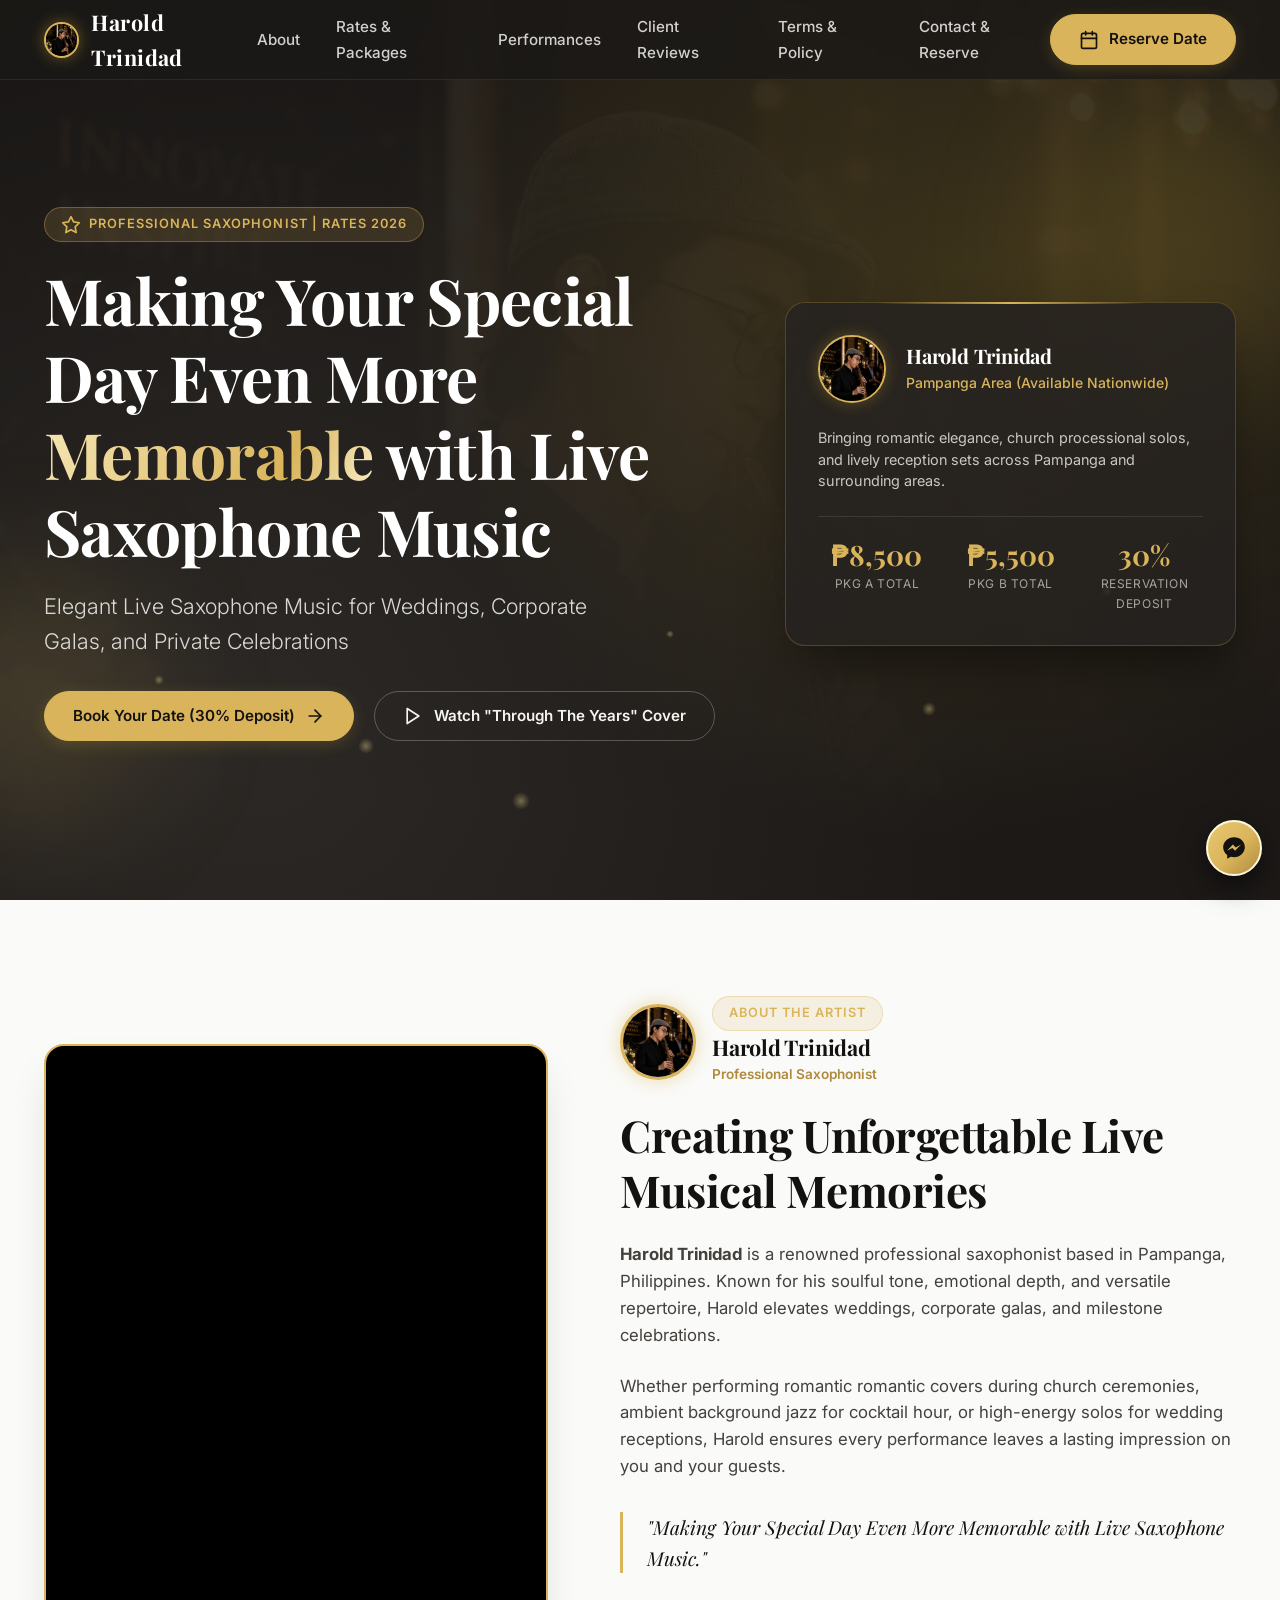
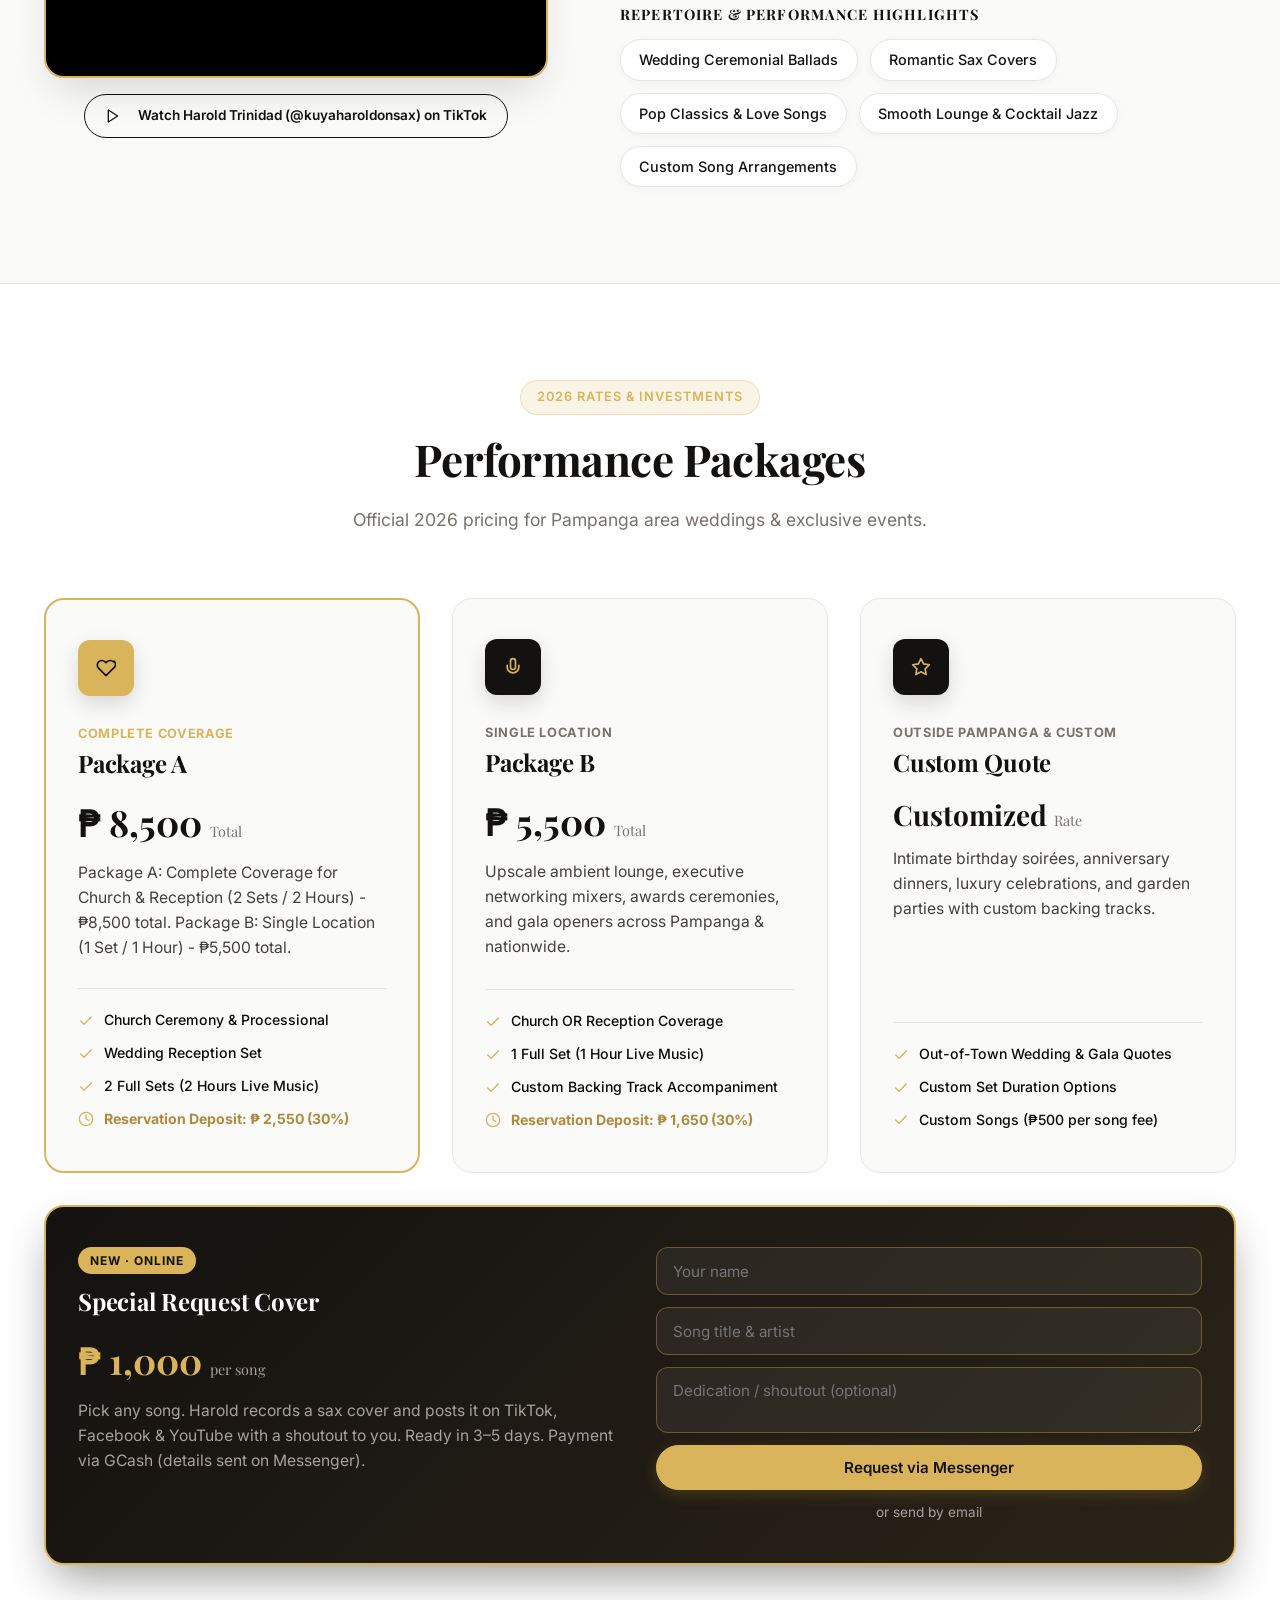
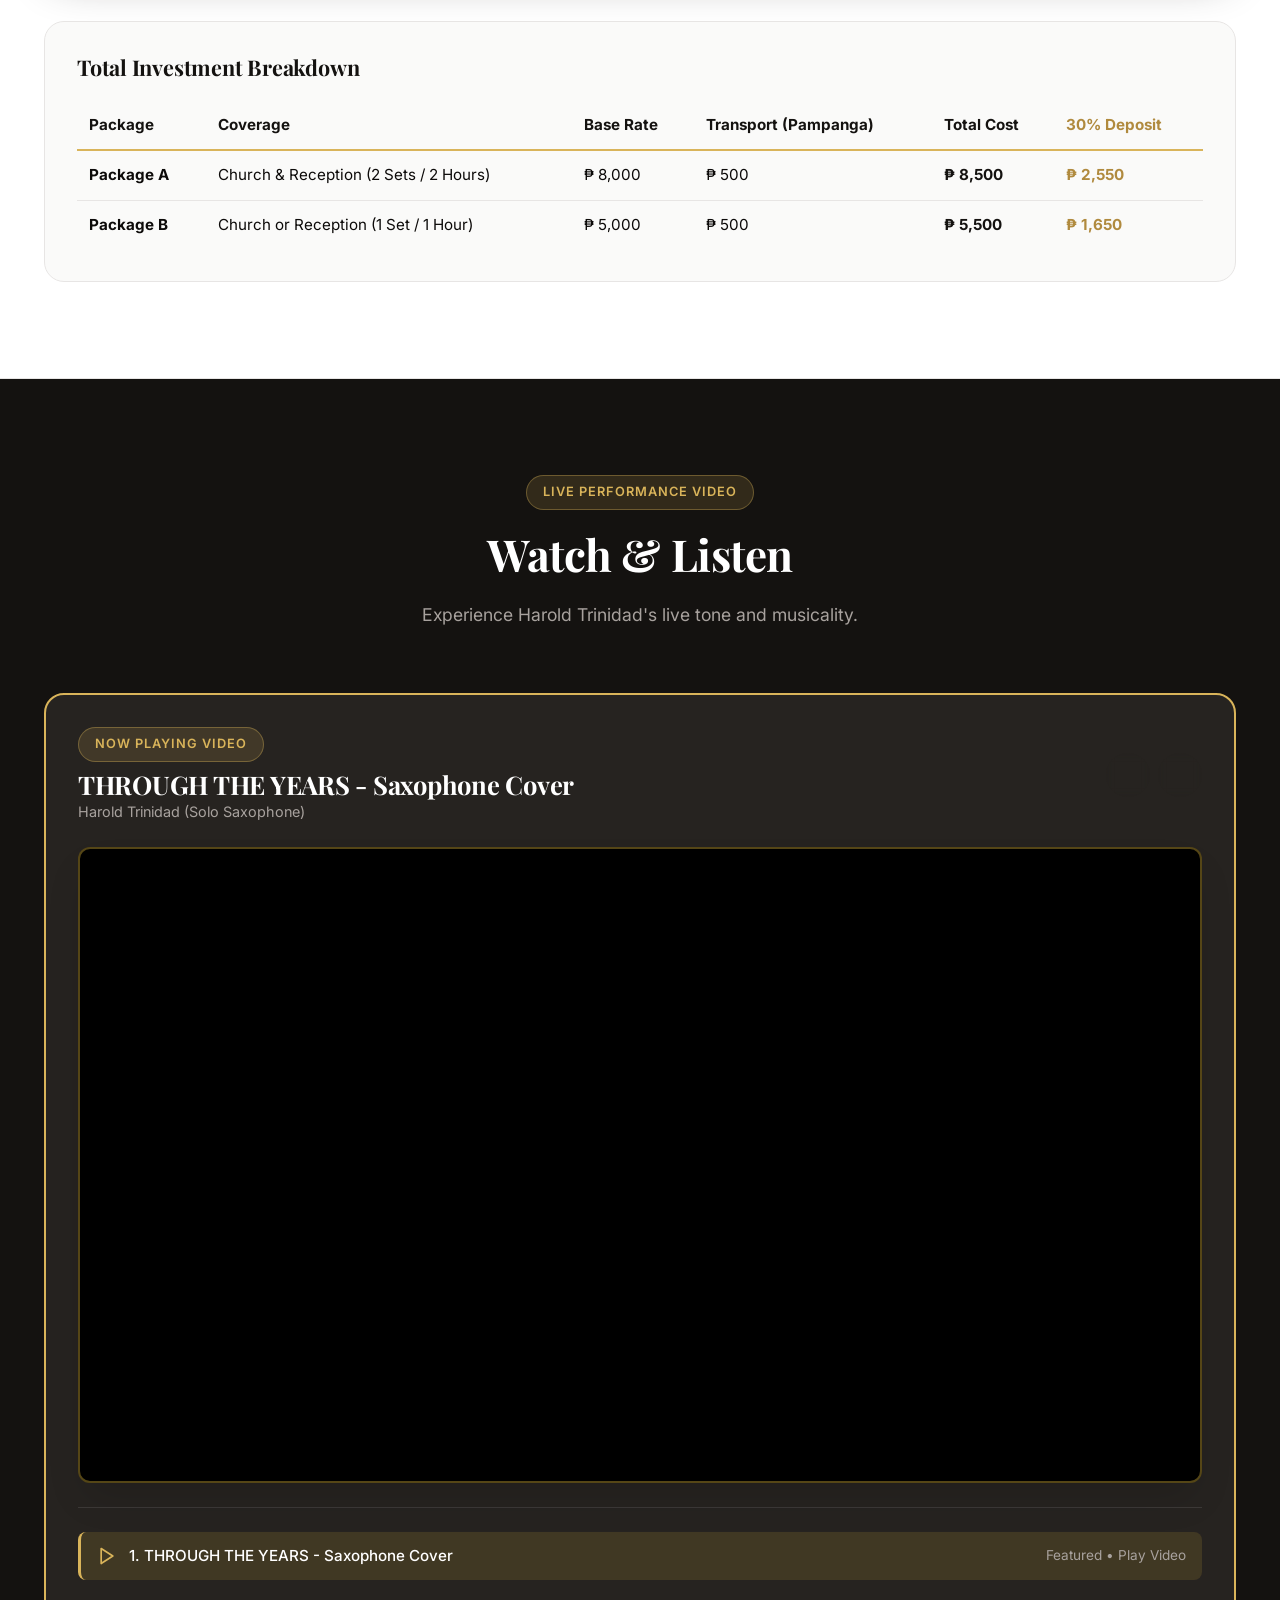
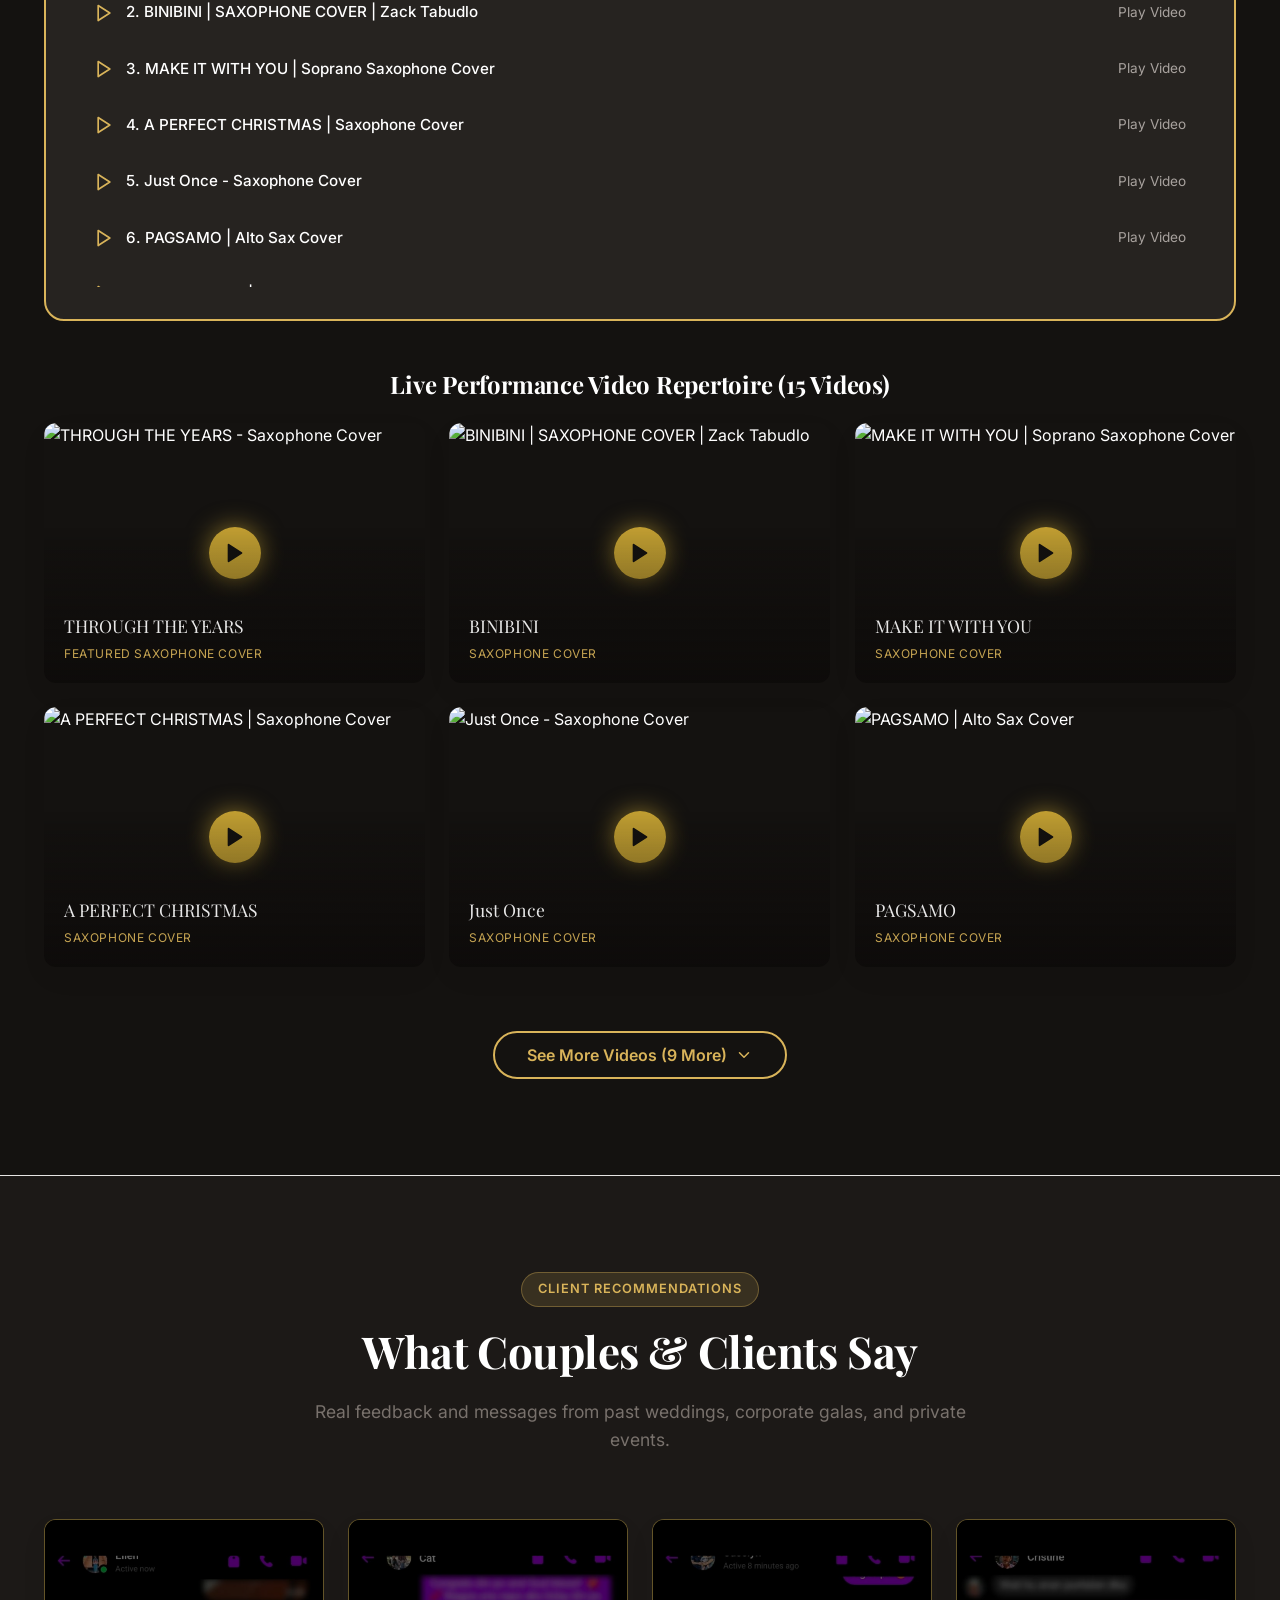
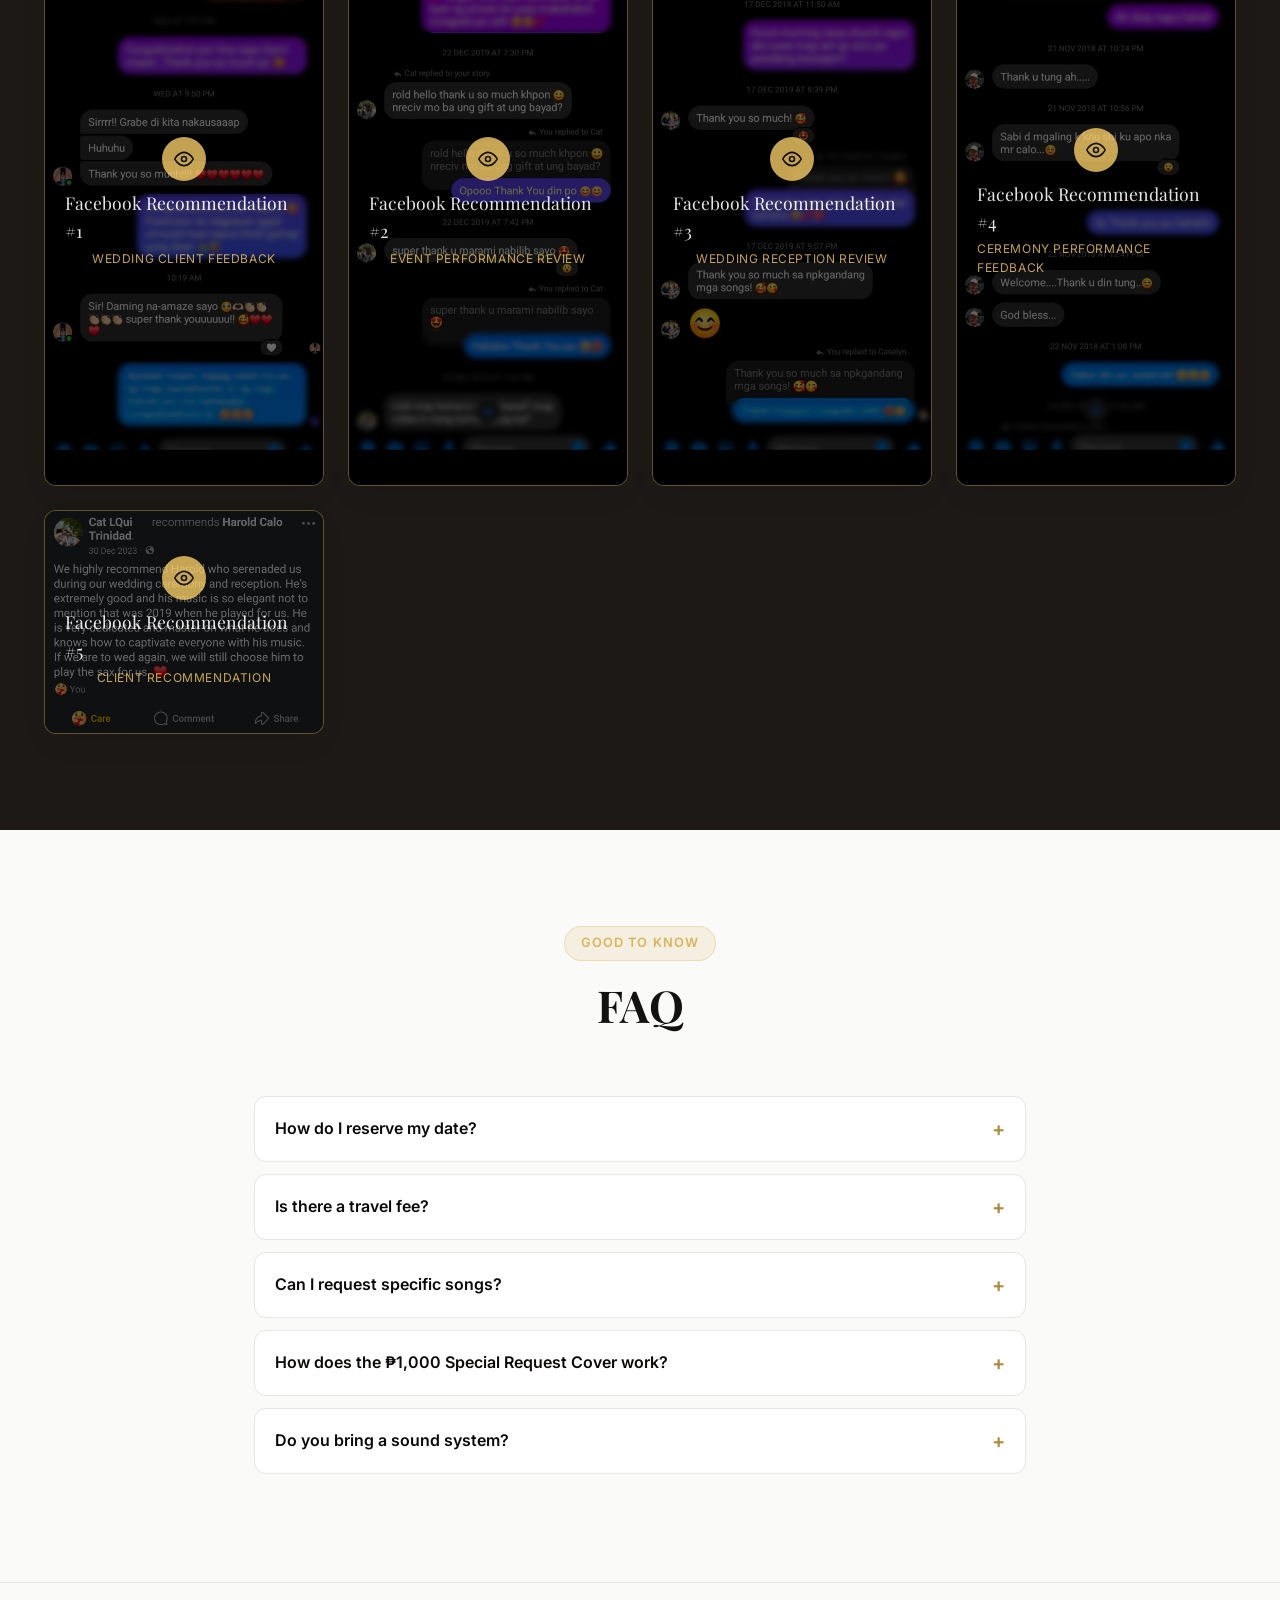
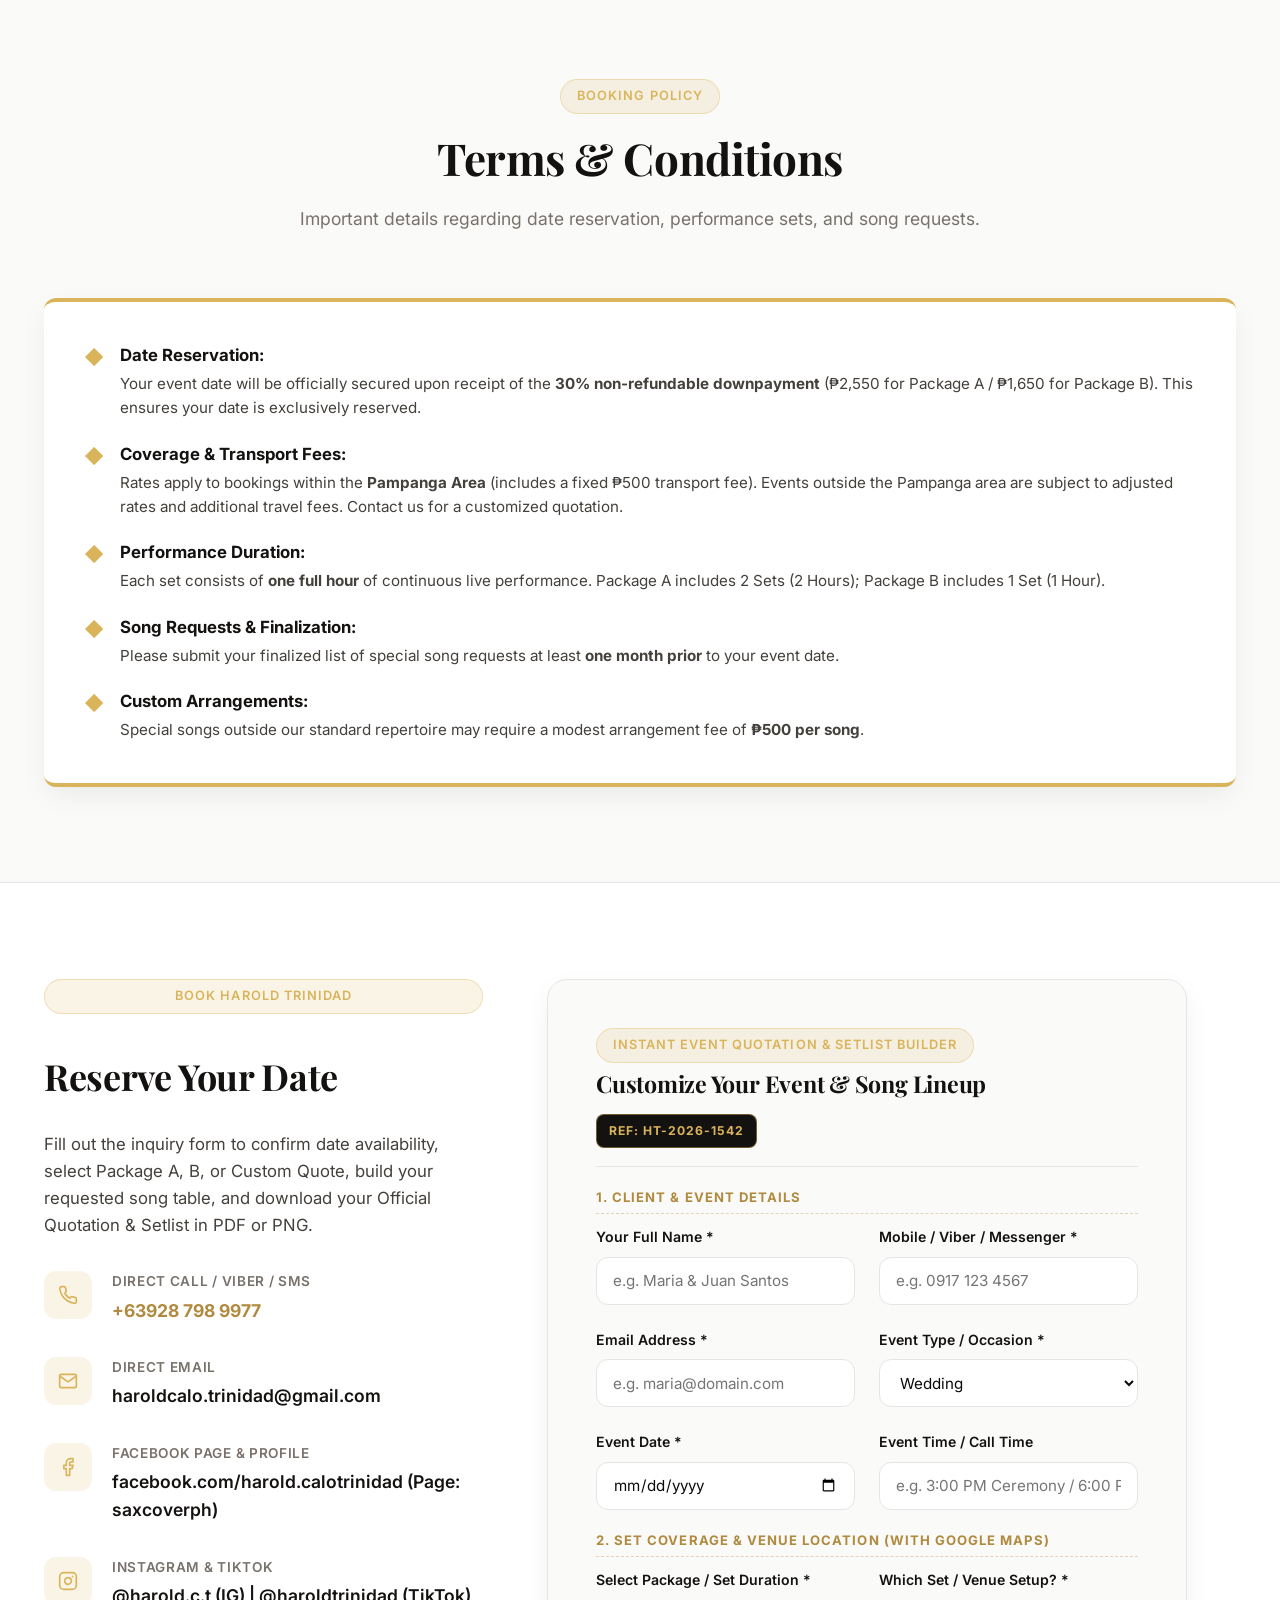
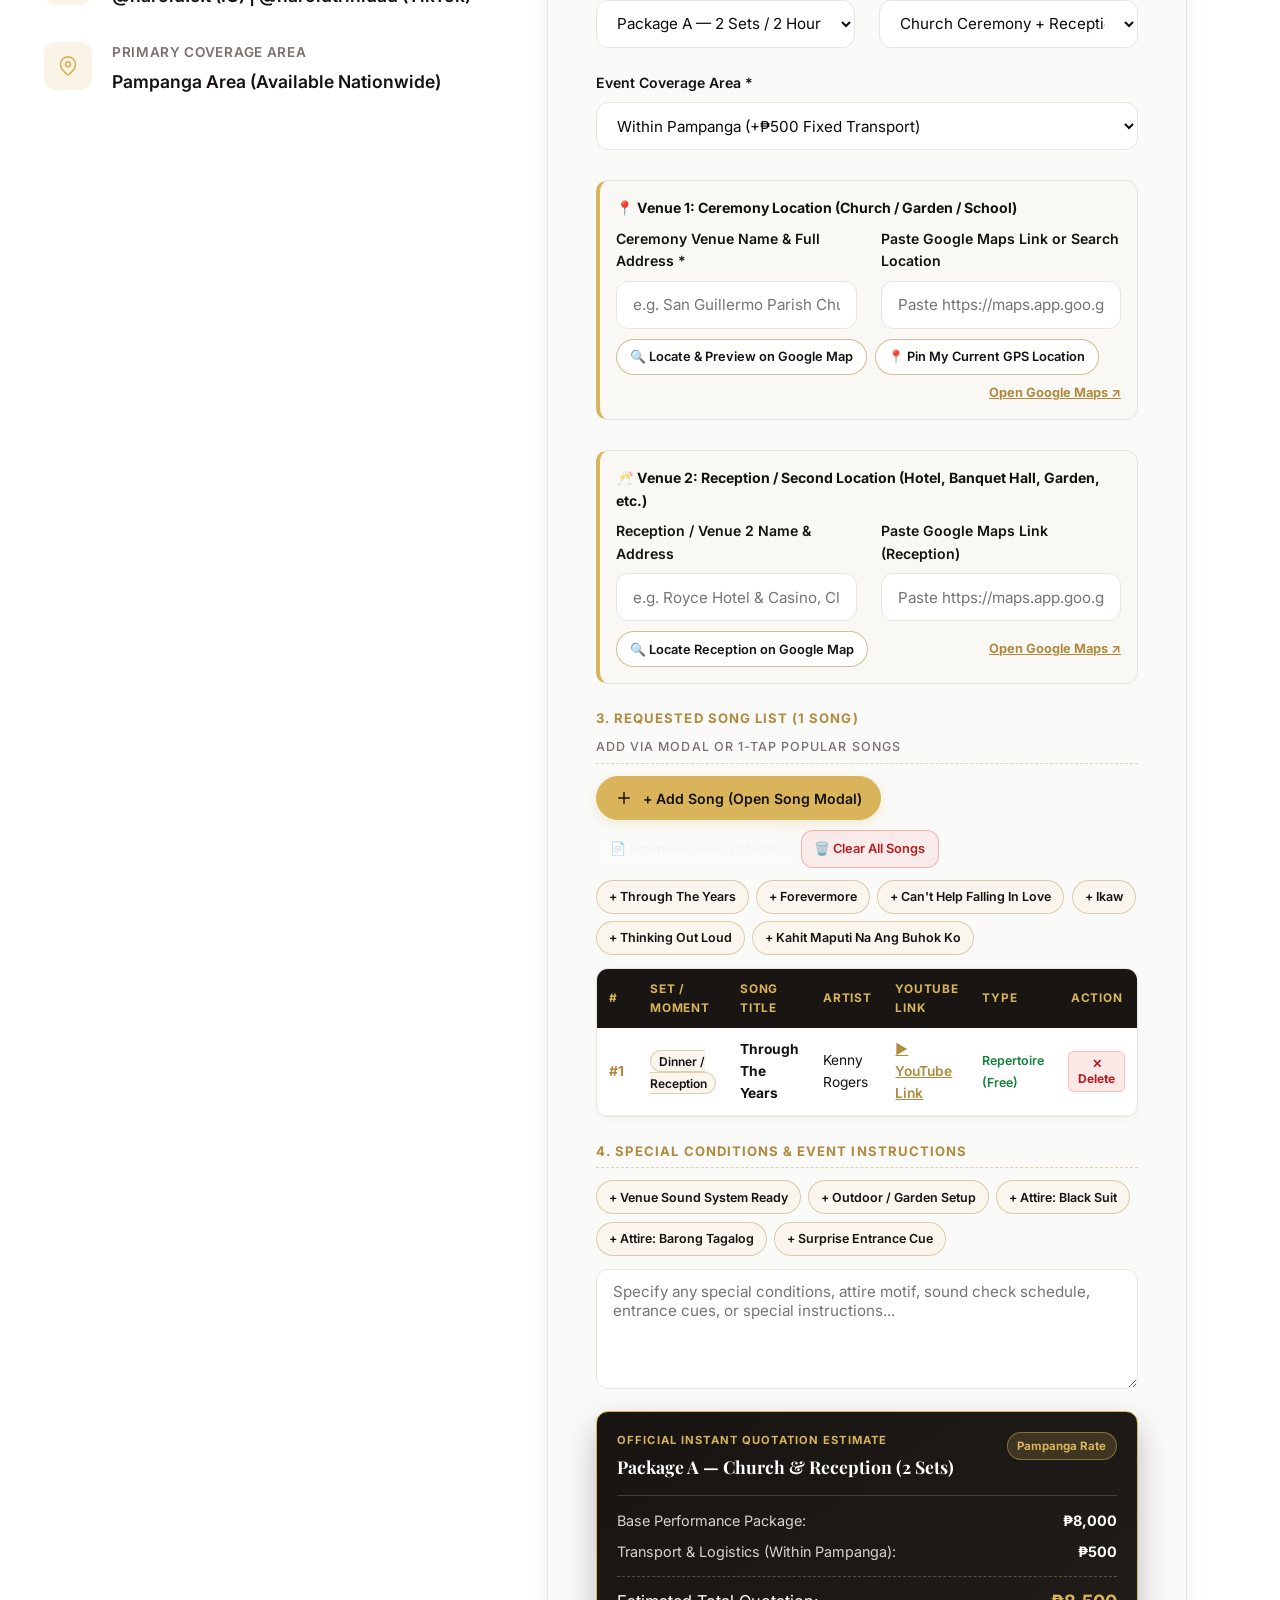
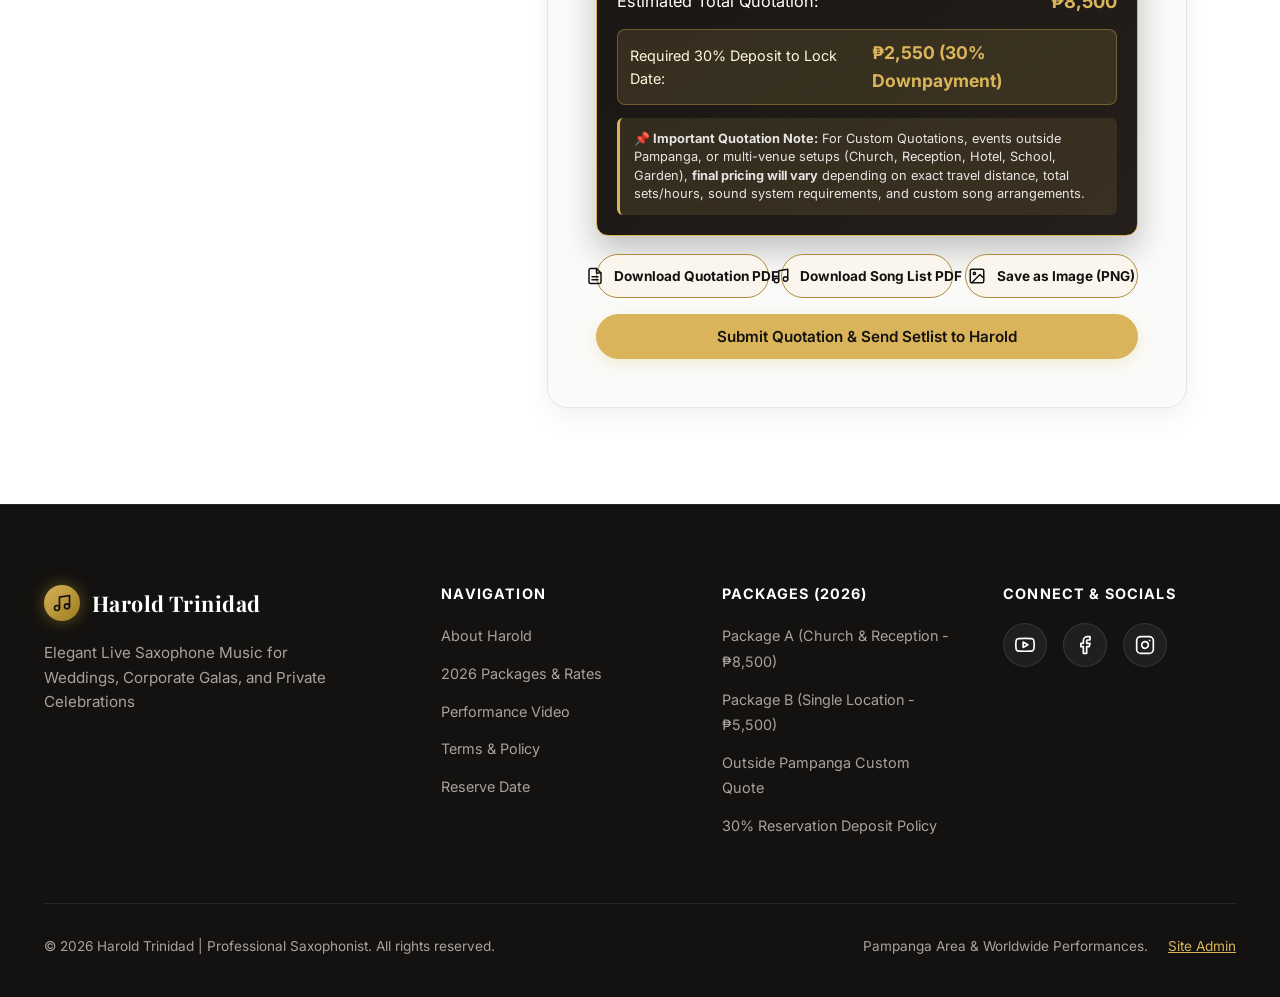
==== commit 135401e7: "feat: integrate EmailJS booking template_booking and auto-notification # Conflicts: #	config.js" ====
--- a/index.html
+++ b/index.html
@@ -1409,6 +1409,7 @@
   <a class="fab-messenger" href="https://m.me/harold.calotrinidad" target="_blank" rel="noopener" aria-label="Chat on Messenger">
     <svg viewBox="0 0 24 24" width="26" height="26" fill="currentColor"><path d="M12 2C6.4 2 2 6.1 2 11.4c0 2.9 1.4 5.4 3.7 7.1V22l3.4-1.9c.9.3 1.9.4 2.9.4 5.6 0 10-4.1 10-9.4S17.6 2 12 2zm1 12.6-2.5-2.7-5 2.7 5.5-5.8 2.6 2.7 4.9-2.7-5.5 5.8z"/></svg>
   </a>
+  <script src="https://cdn.jsdelivr.net/npm/@emailjs/browser@3/dist/email.min.js"></script>
   <script src="config.js"></script>
   <script src="app.js"></script>
 </body>
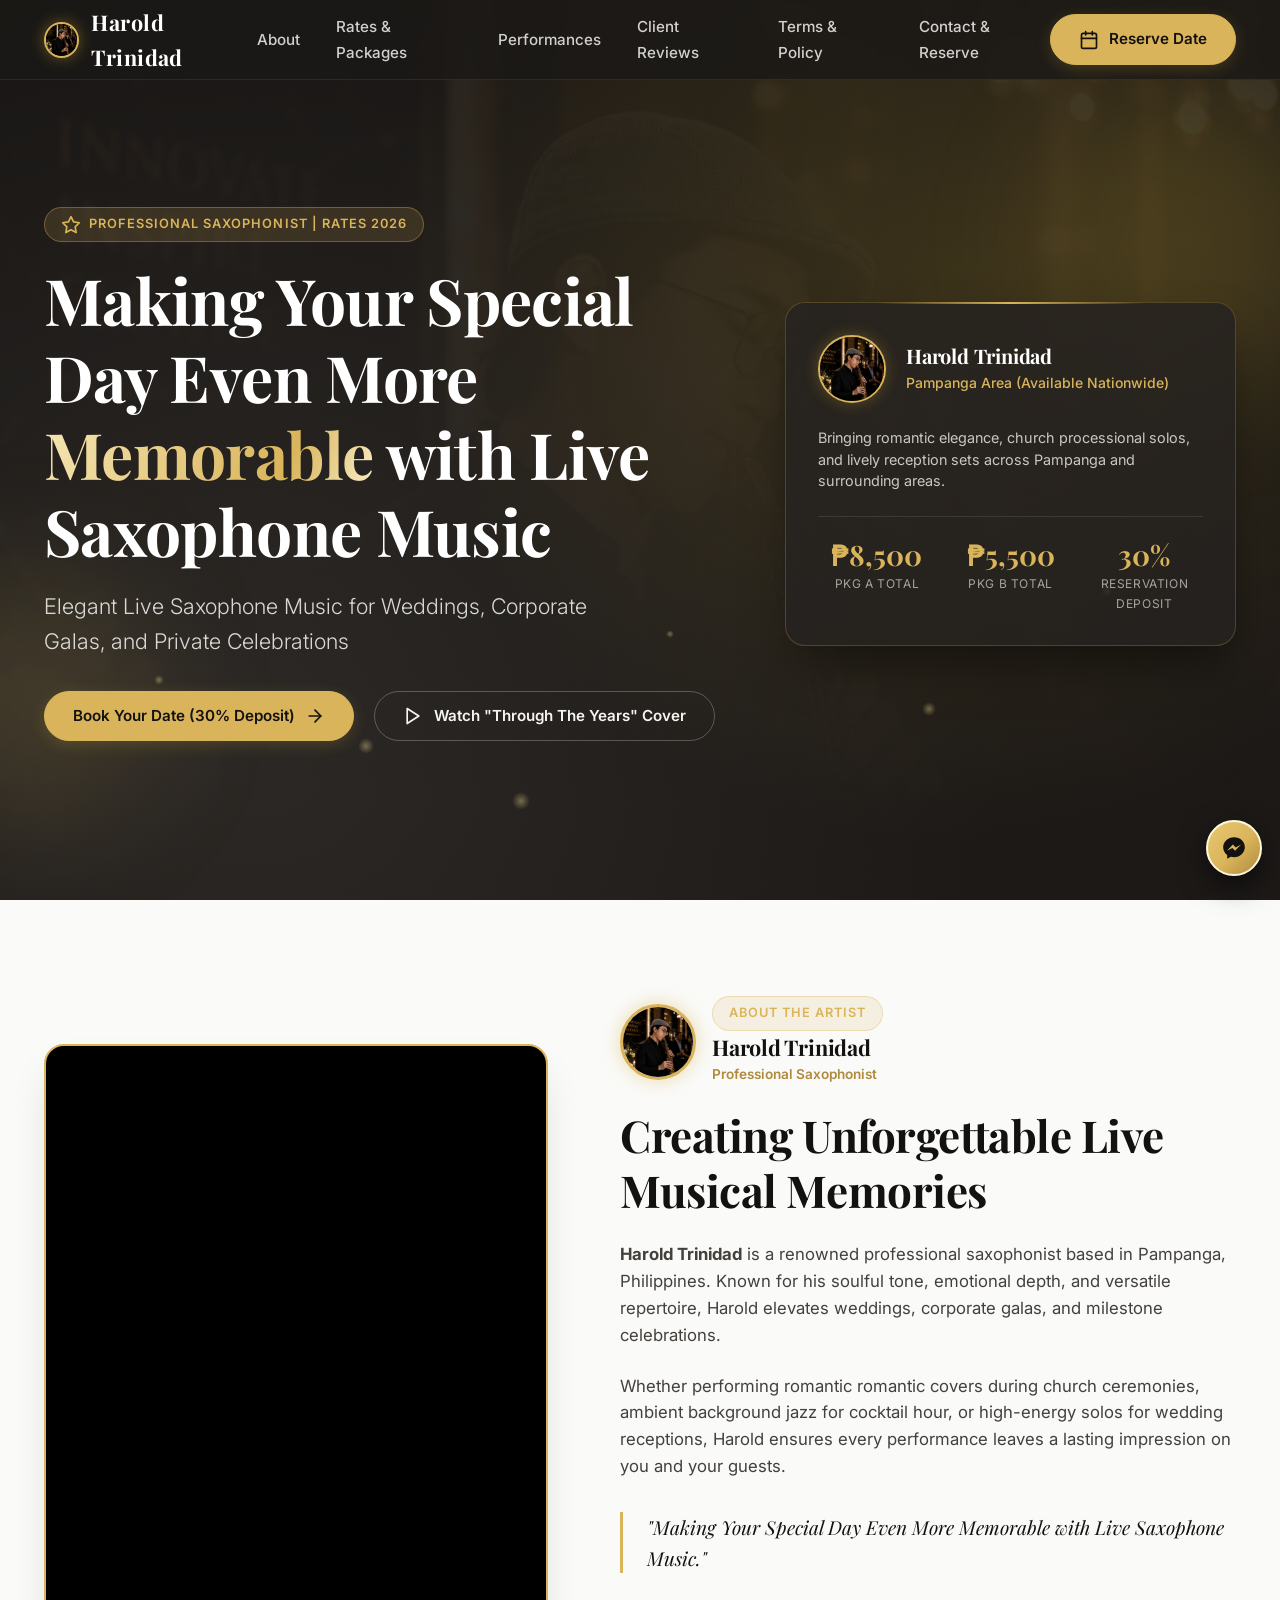
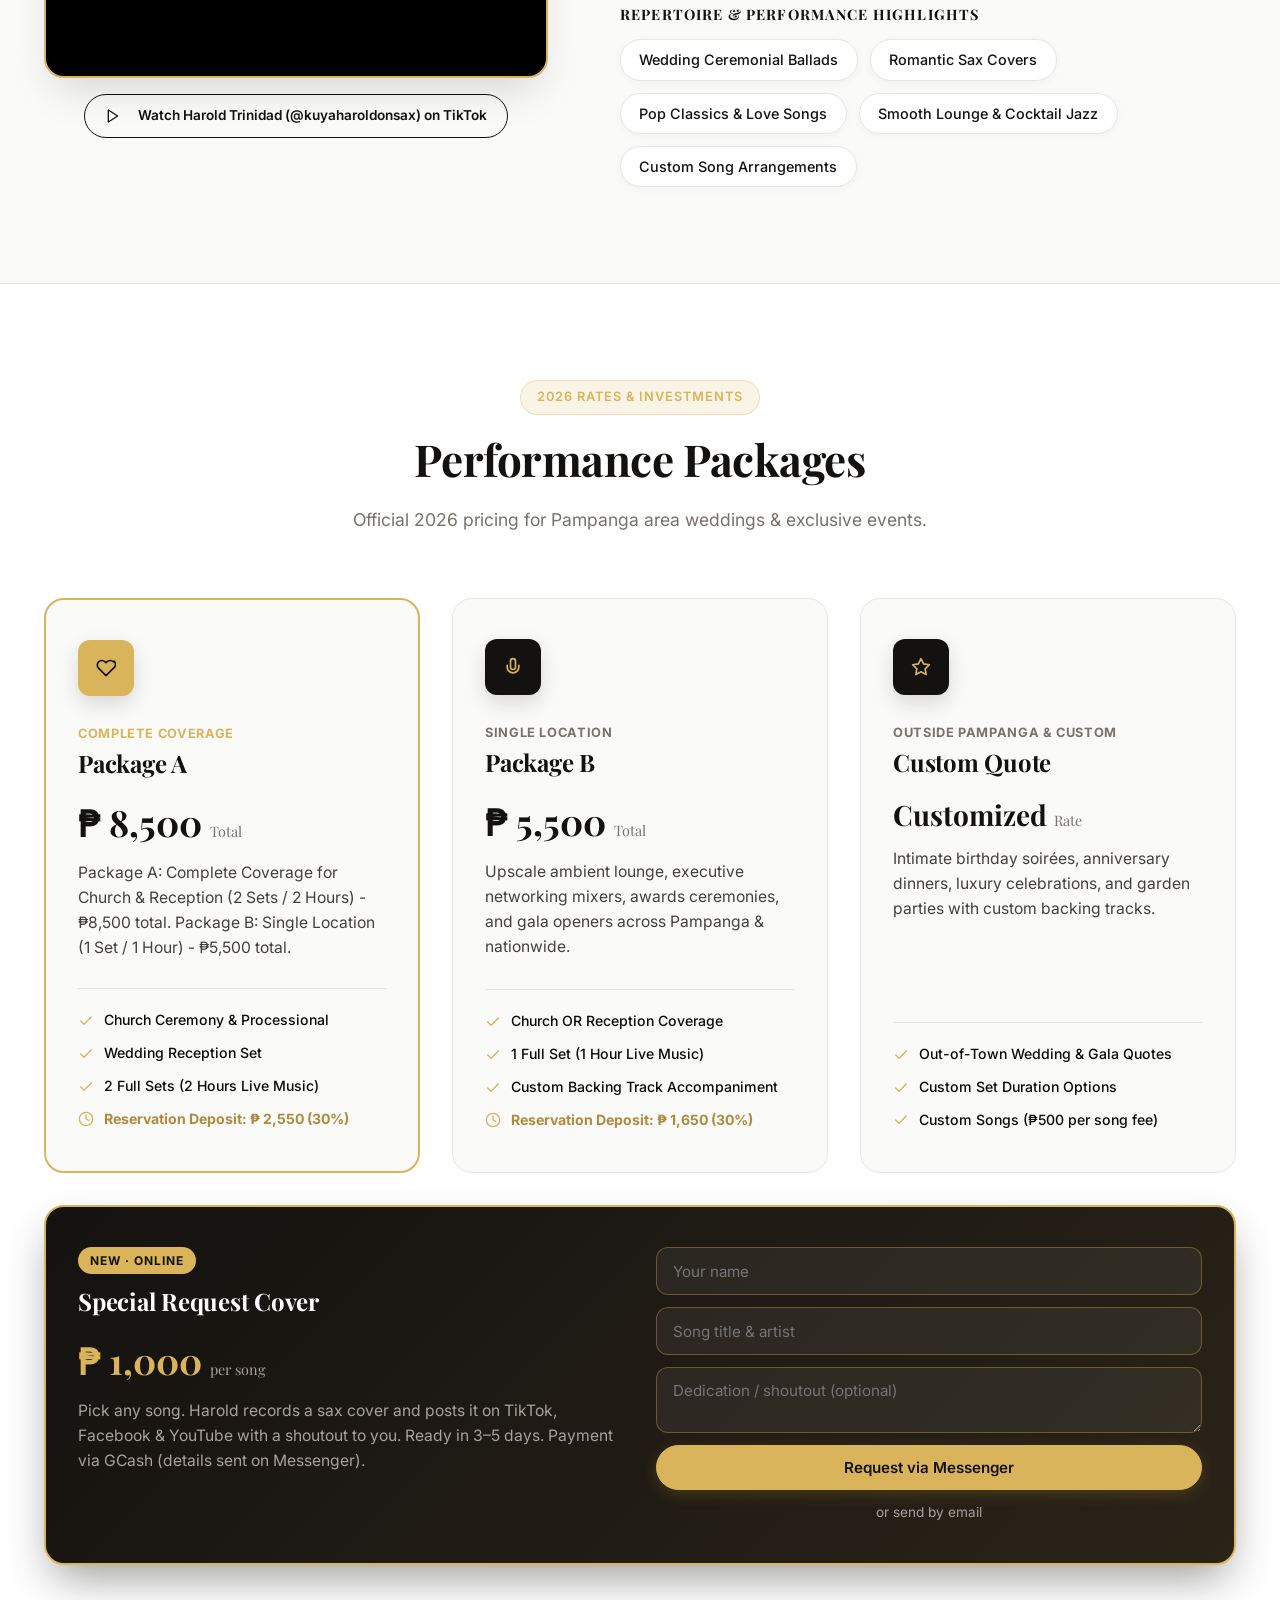
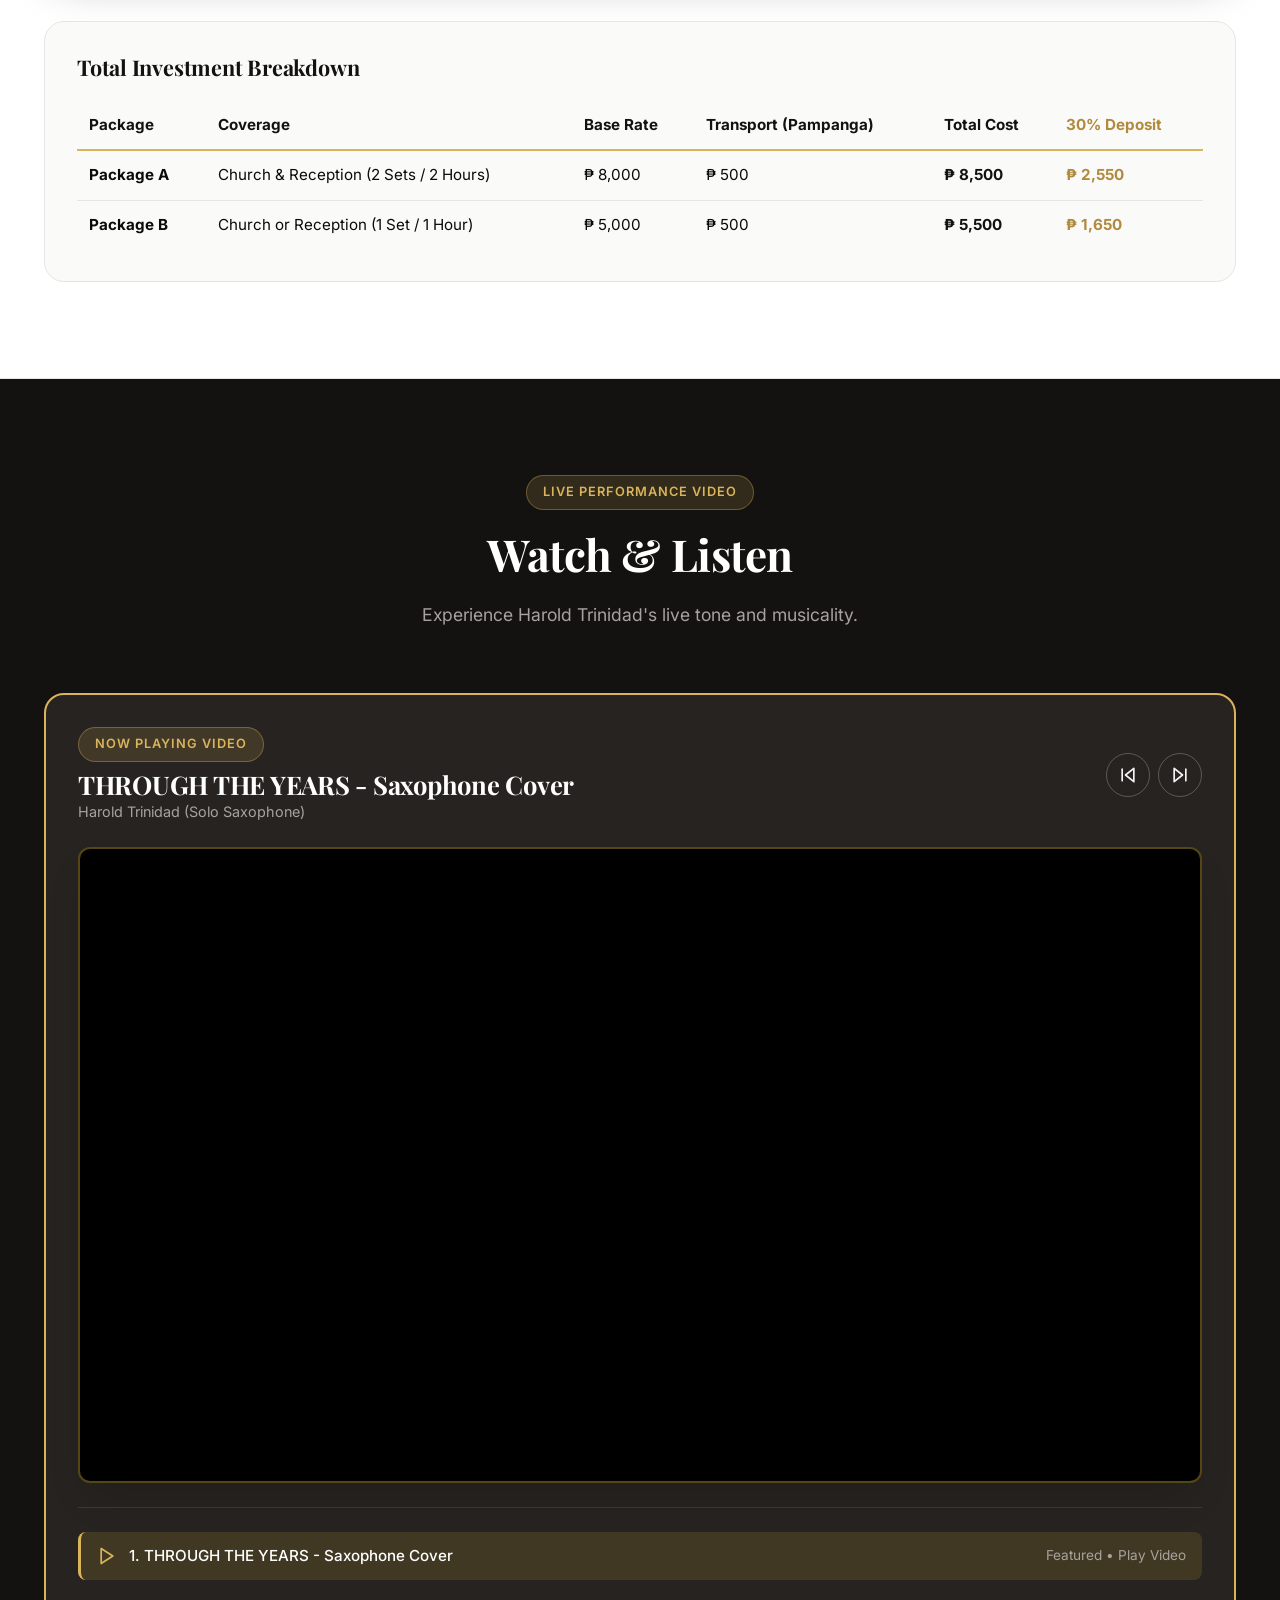
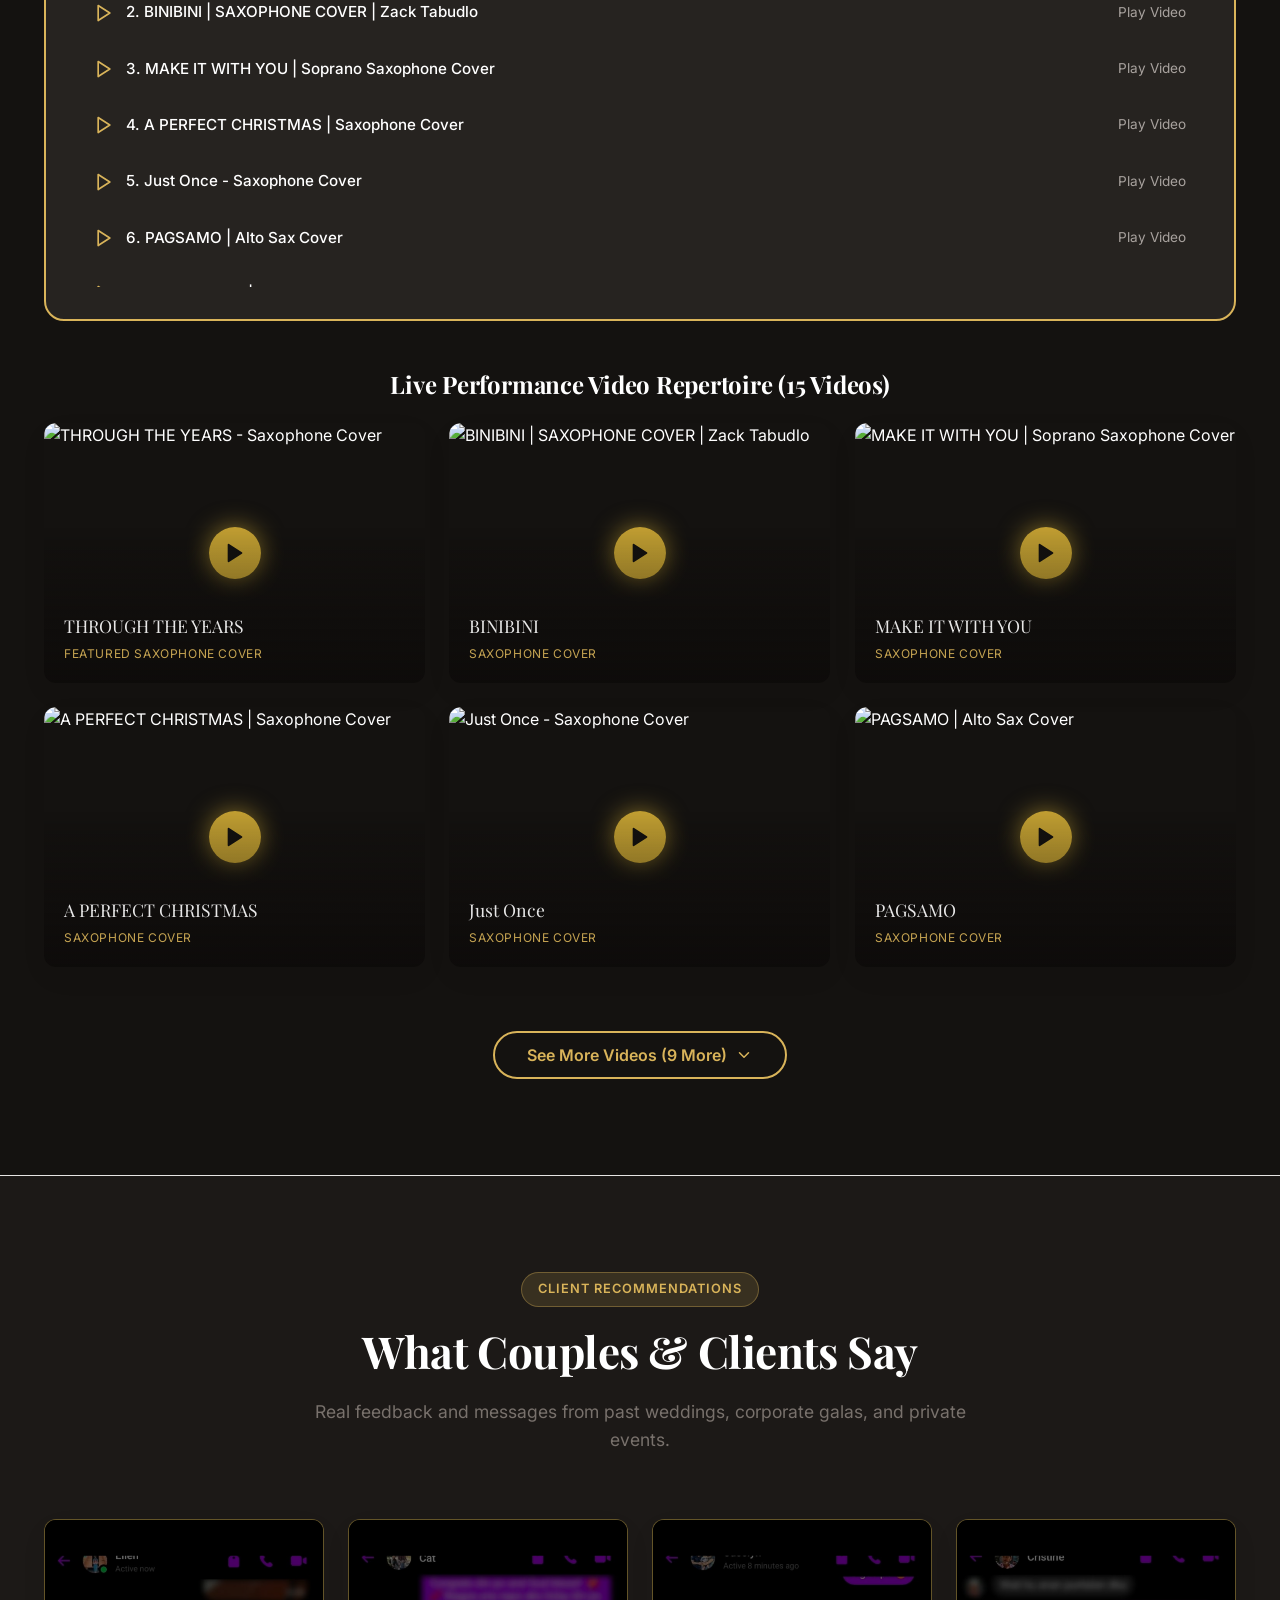
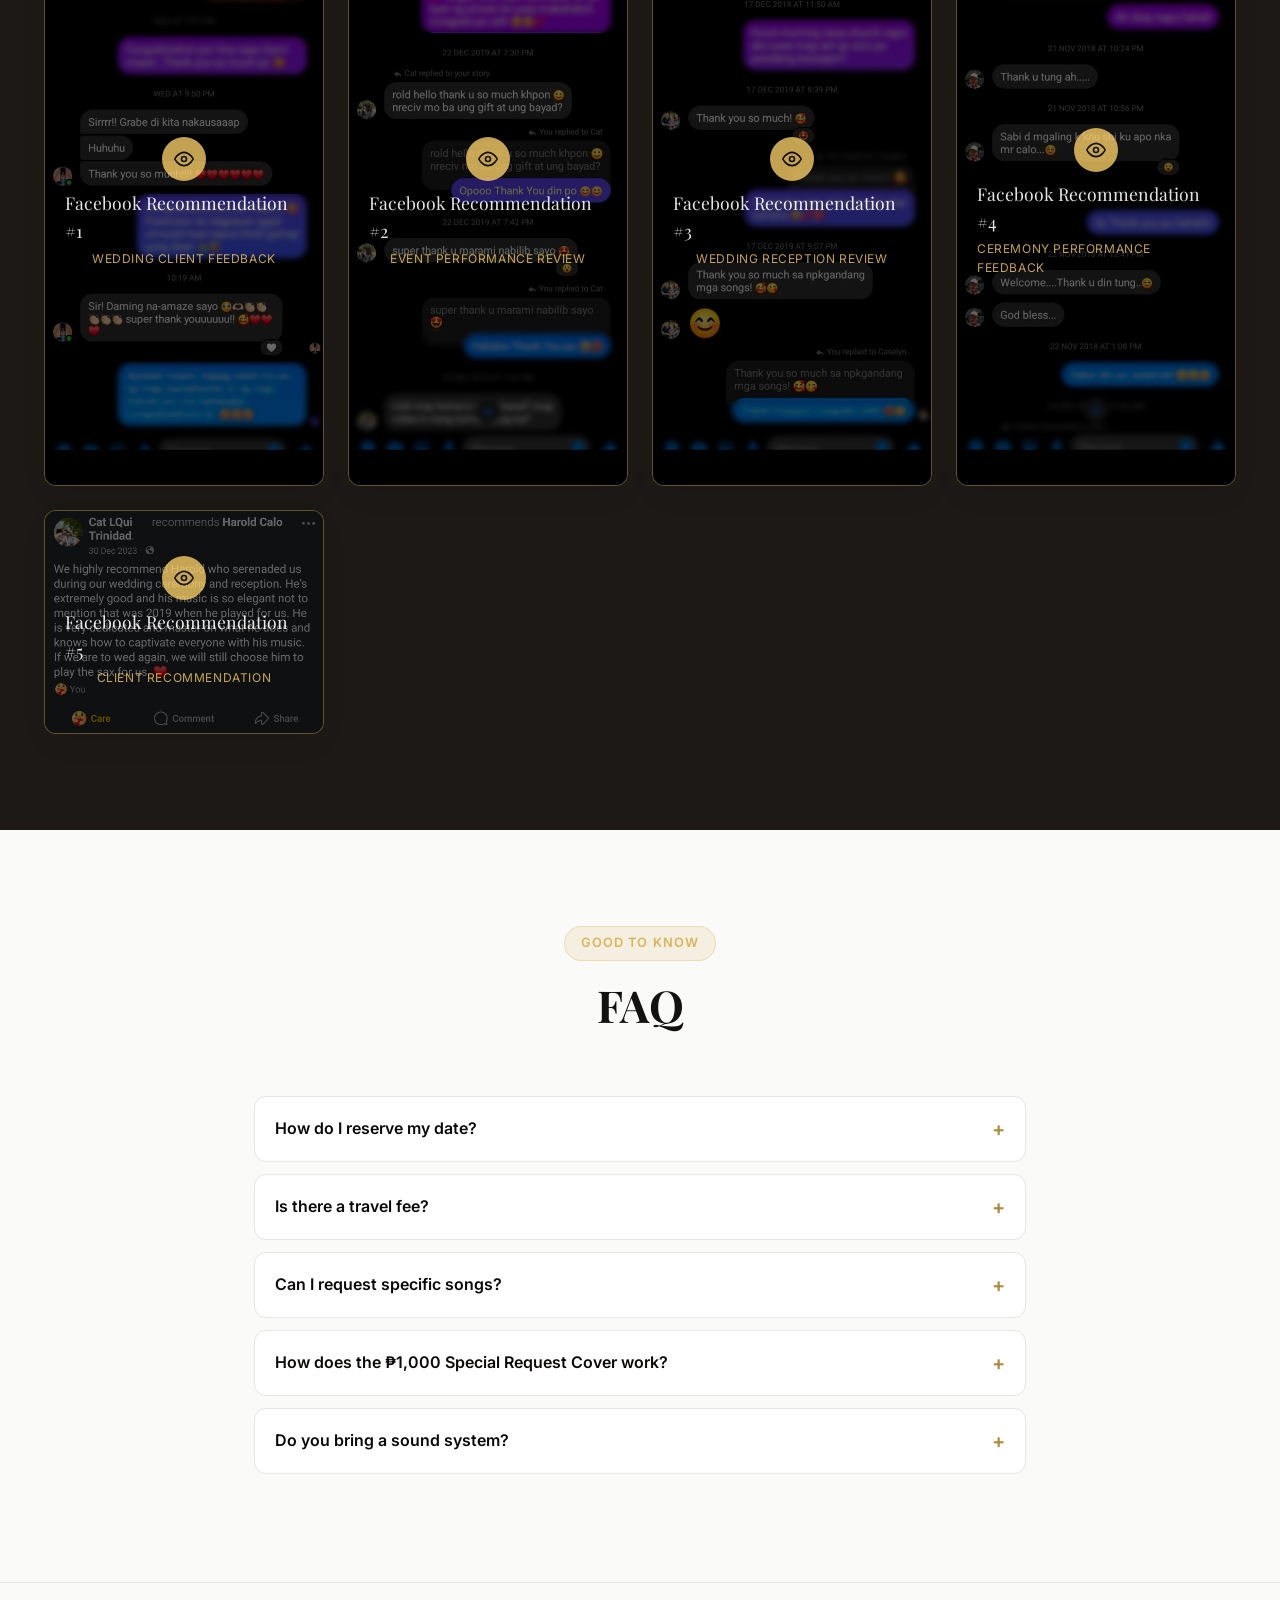
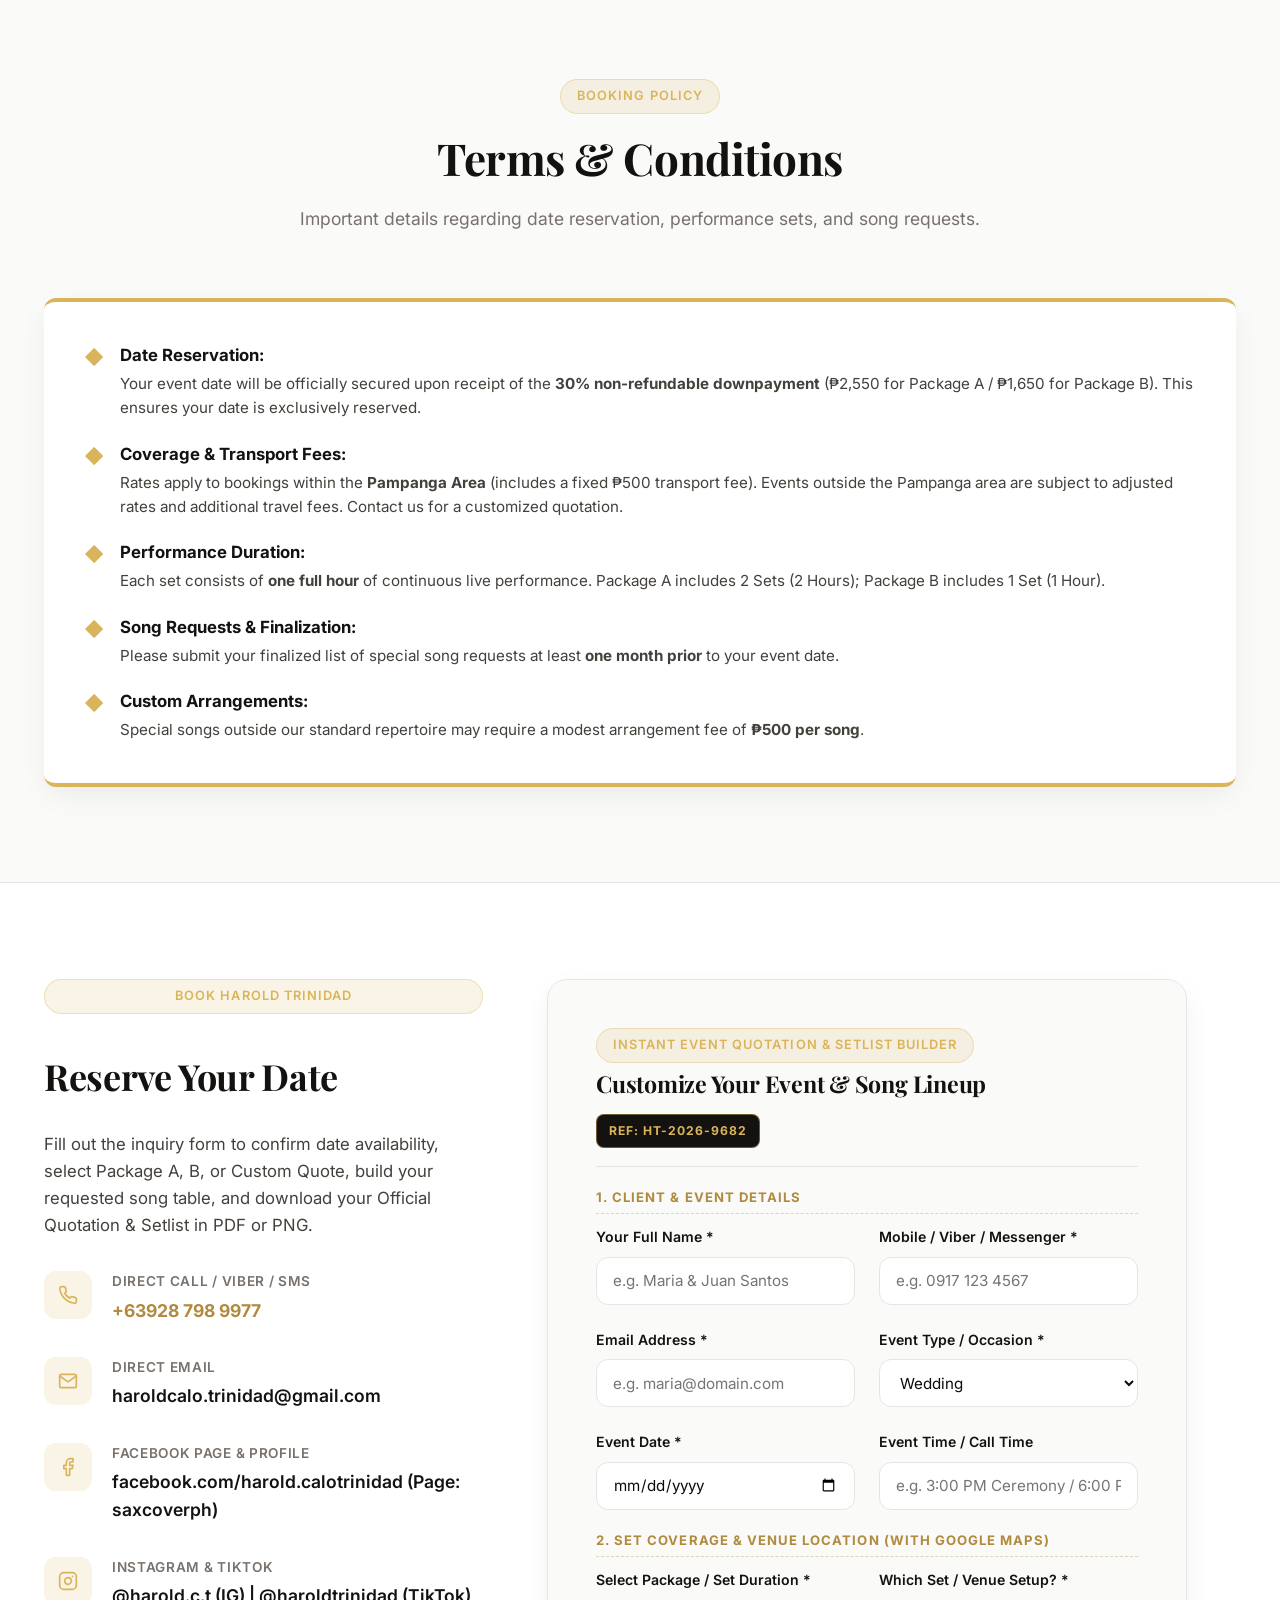
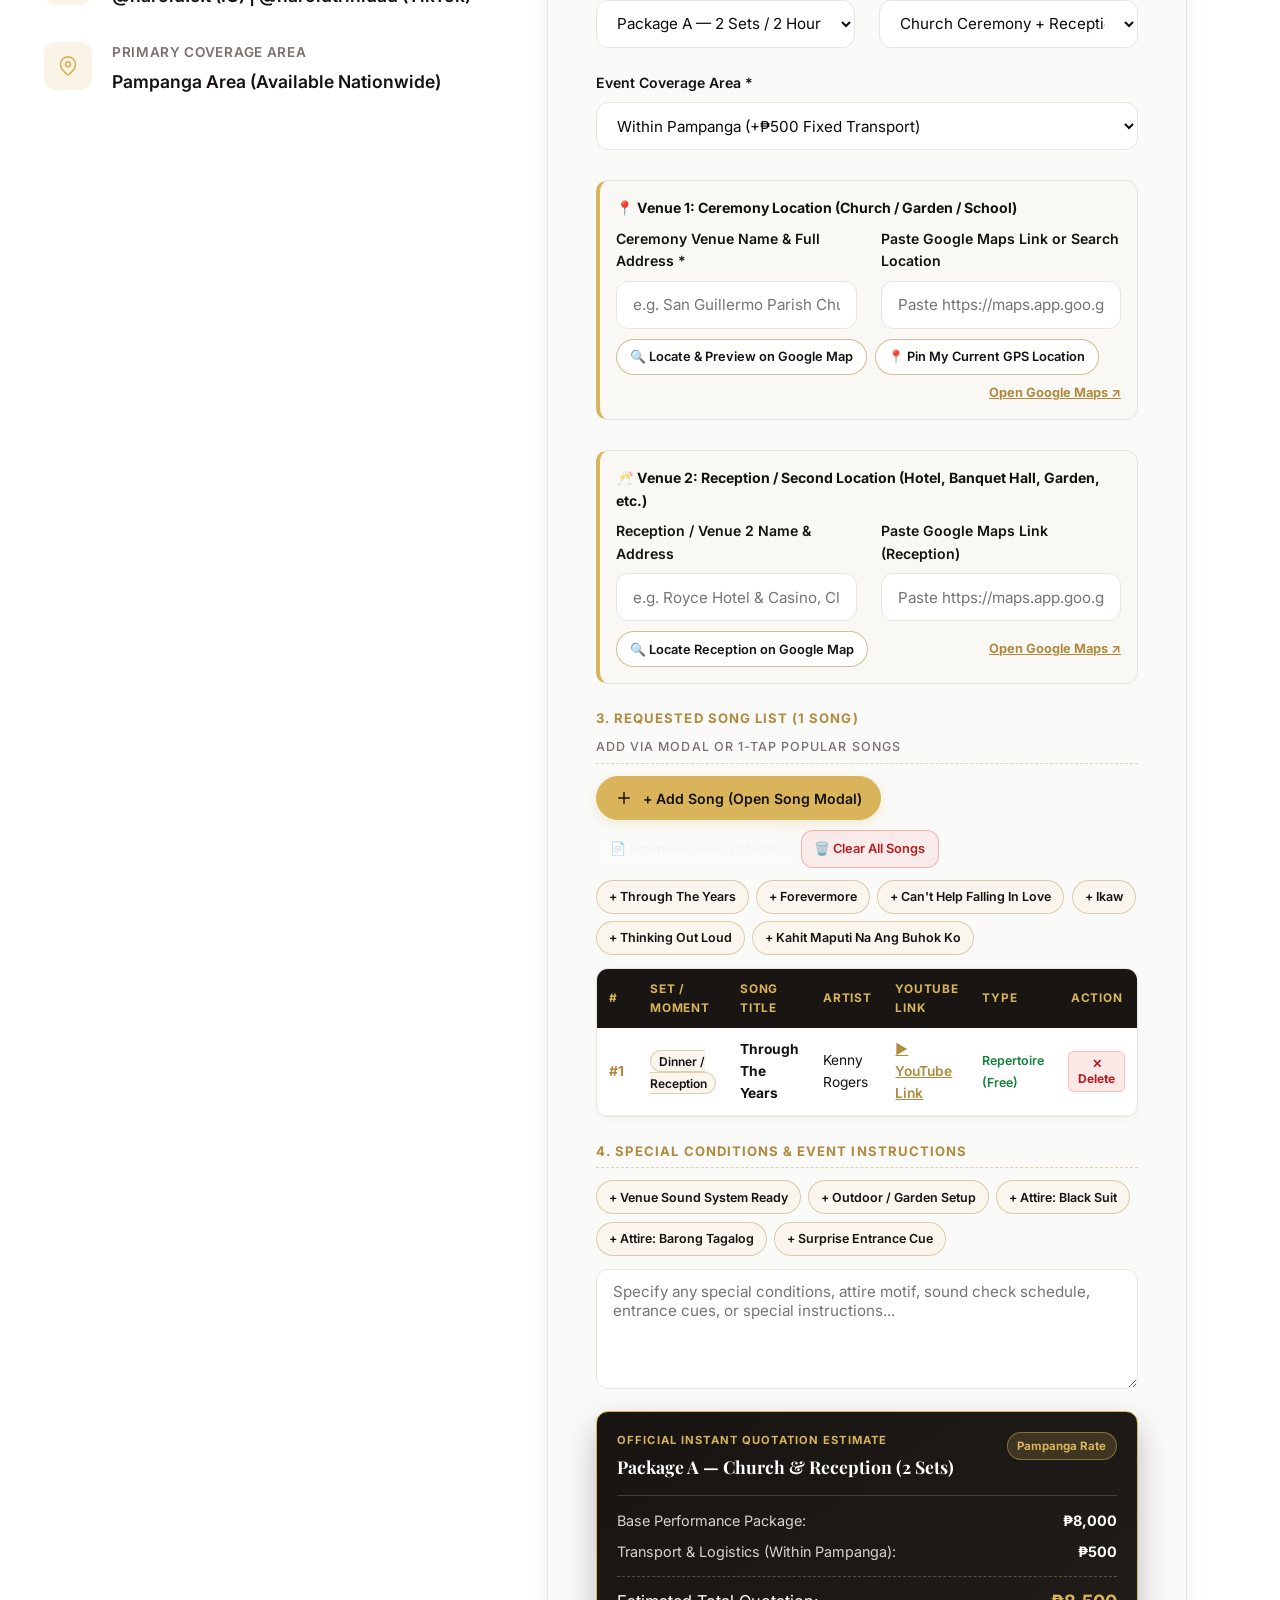
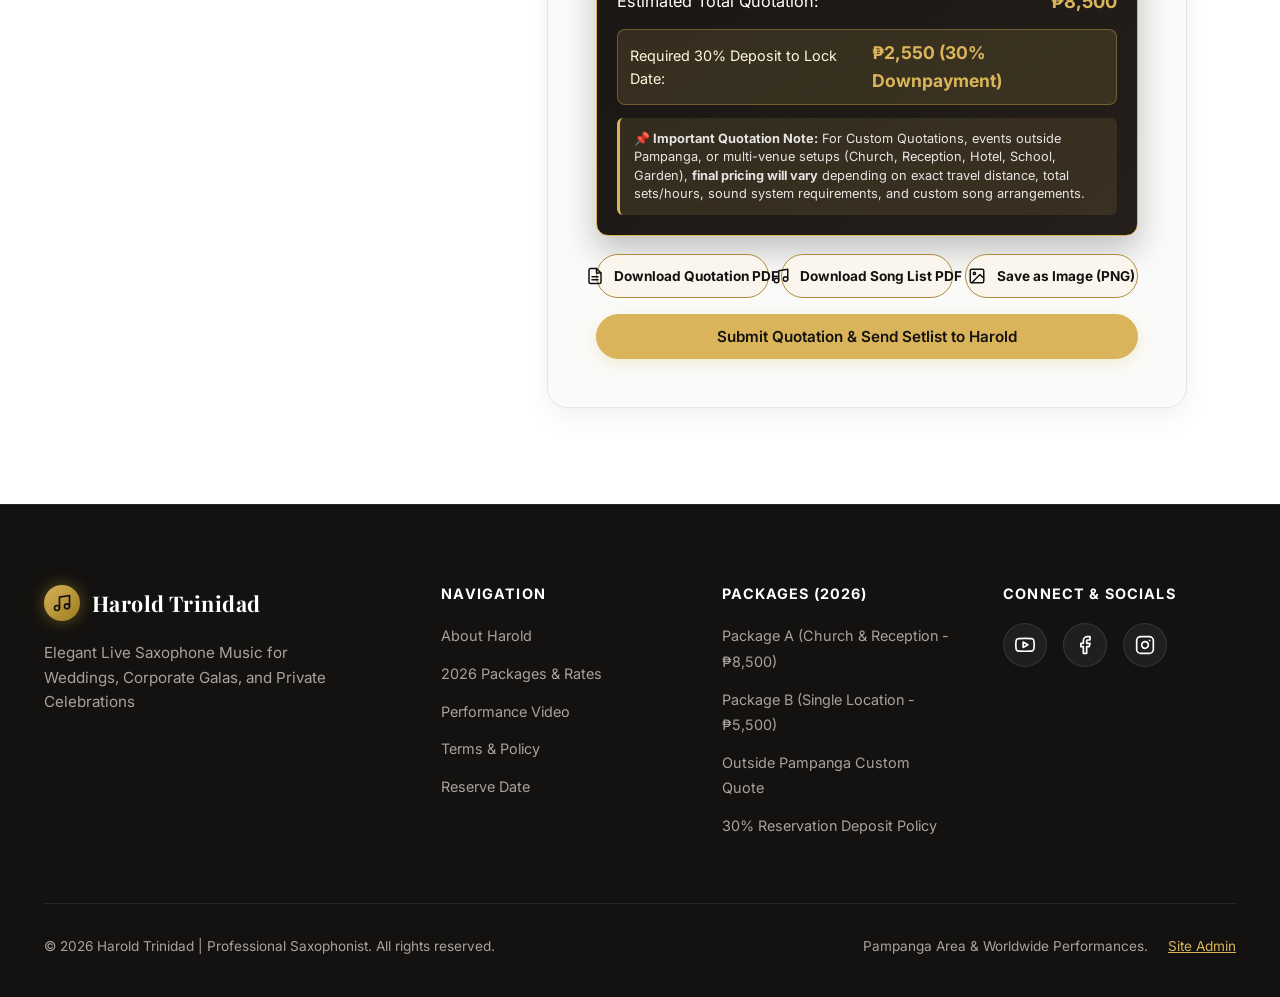
==== commit 152b26a9: "feat: add Google Maps link display, OSRM driving distance fuel calculator, admin gas settings, and d" ====
--- a/index.html
+++ b/index.html
@@ -1119,6 +1119,20 @@
                     <iframe id="map-preview-2-iframe" title="Venue 2 Google Maps Preview" loading="lazy" referrerpolicy="no-referrer-when-downgrade"></iframe>
                   </div>
                 </div>
+
+                <!-- LIVE GOOGLE MAPS LINK & DRIVING DISTANCE / FUEL COMPUTATION -->
+                <div id="venue-distance-summary" class="venue-map-block form-group-full" style="display: none; background: #181512; color: #FFFFFF; border-color: var(--accent-gold);">
+                  <div style="display: flex; justify-content: space-between; align-items: center; flex-wrap: wrap; gap: 0.5rem; margin-bottom: 0.55rem;">
+                    <span style="font-size: 0.76rem; font-weight: 700; text-transform: uppercase; letter-spacing: 0.08em; color: var(--accent-gold);">
+                      🚗 Driving Distance &amp; Fuel Estimate (From Harold's Home Base)
+                    </span>
+                    <span id="distance-km-badge" style="background: rgba(217,180,90,0.2); color: var(--accent-gold); border: 1px solid rgba(217,180,90,0.45); padding: 0.2rem 0.65rem; border-radius: 999px; font-size: 0.78rem; font-weight: 700;">
+                      0 km
+                    </span>
+                  </div>
+                  <div id="distance-formula-text" style="font-size: 0.86rem; color: #E7E5E4; line-height: 1.5; margin-bottom: 0.6rem;"></div>
+                  <div id="generated-map-links" style="display: flex; flex-wrap: wrap; gap: 0.65rem; font-size: 0.82rem;"></div>
+                </div>
               </div>
 
               <!-- STEP 3: MODAL-BASED SONG REQUEST BUILDER & TABLE -->
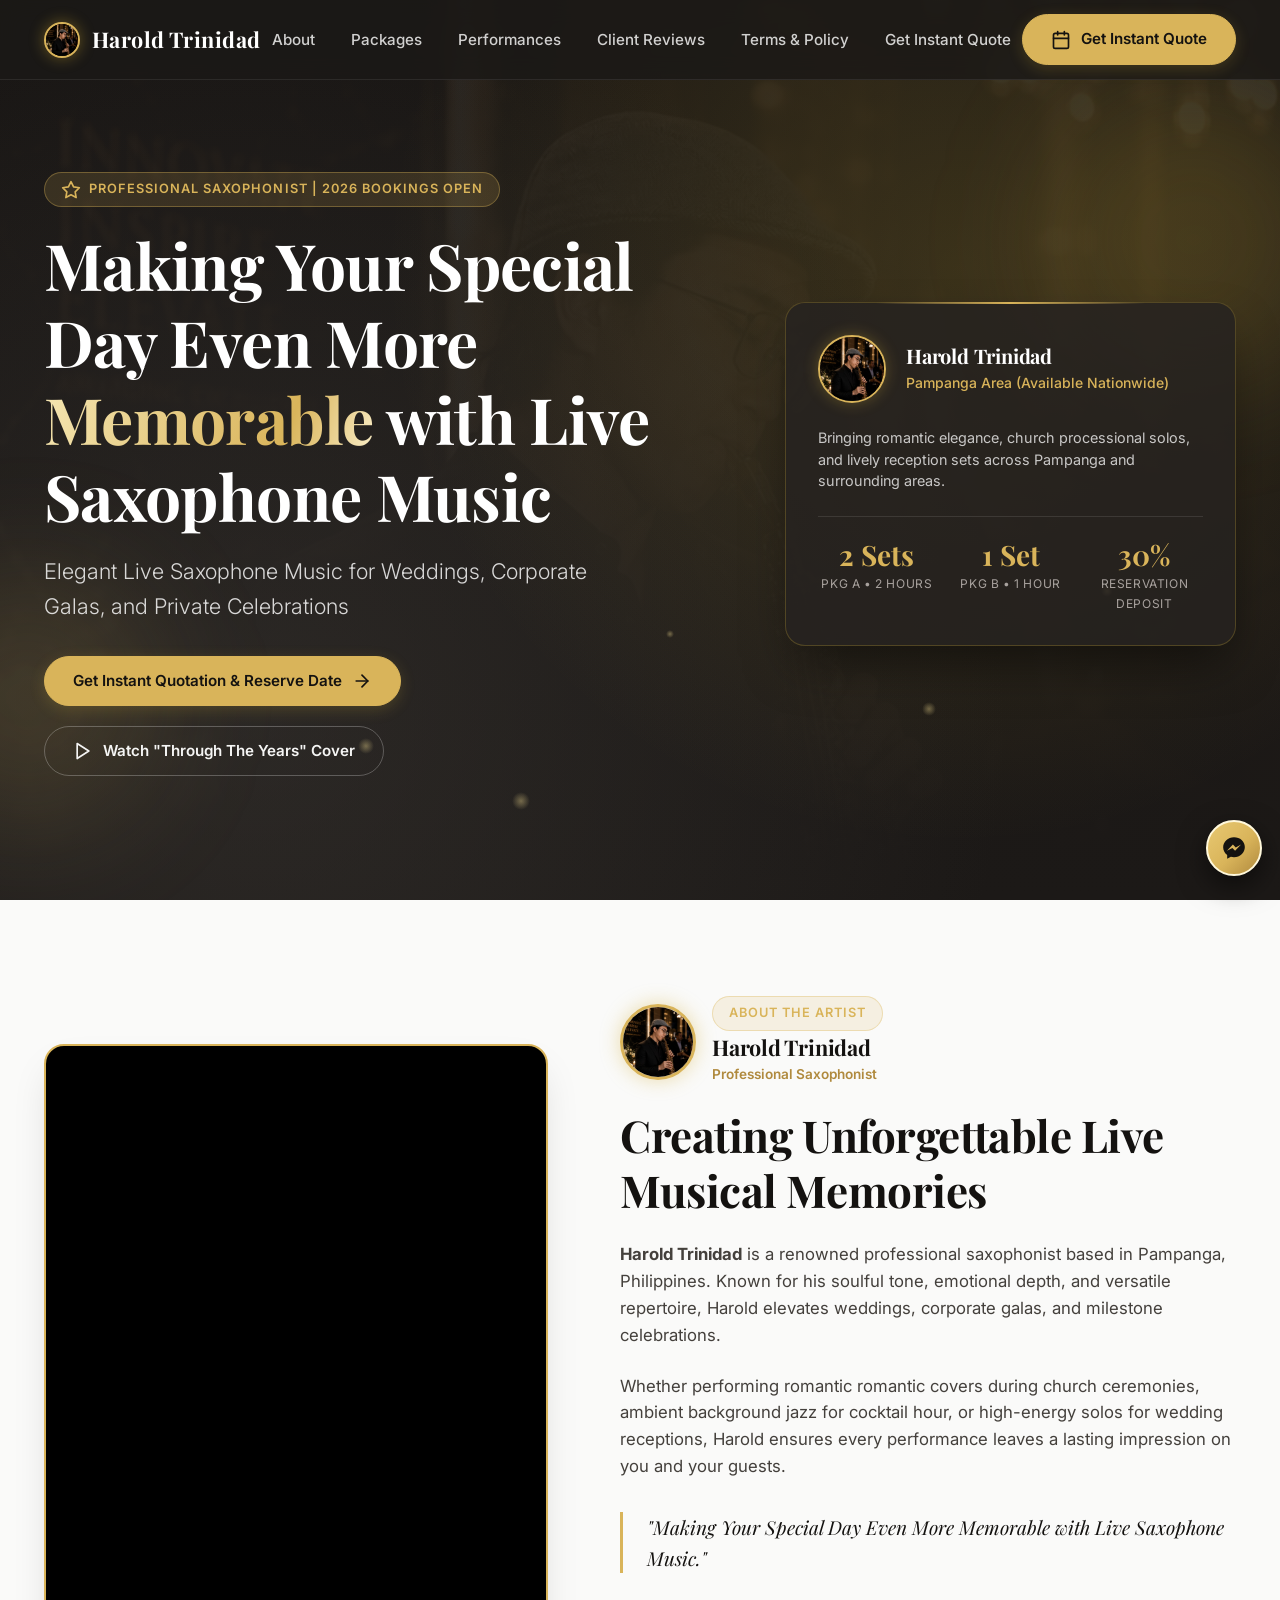
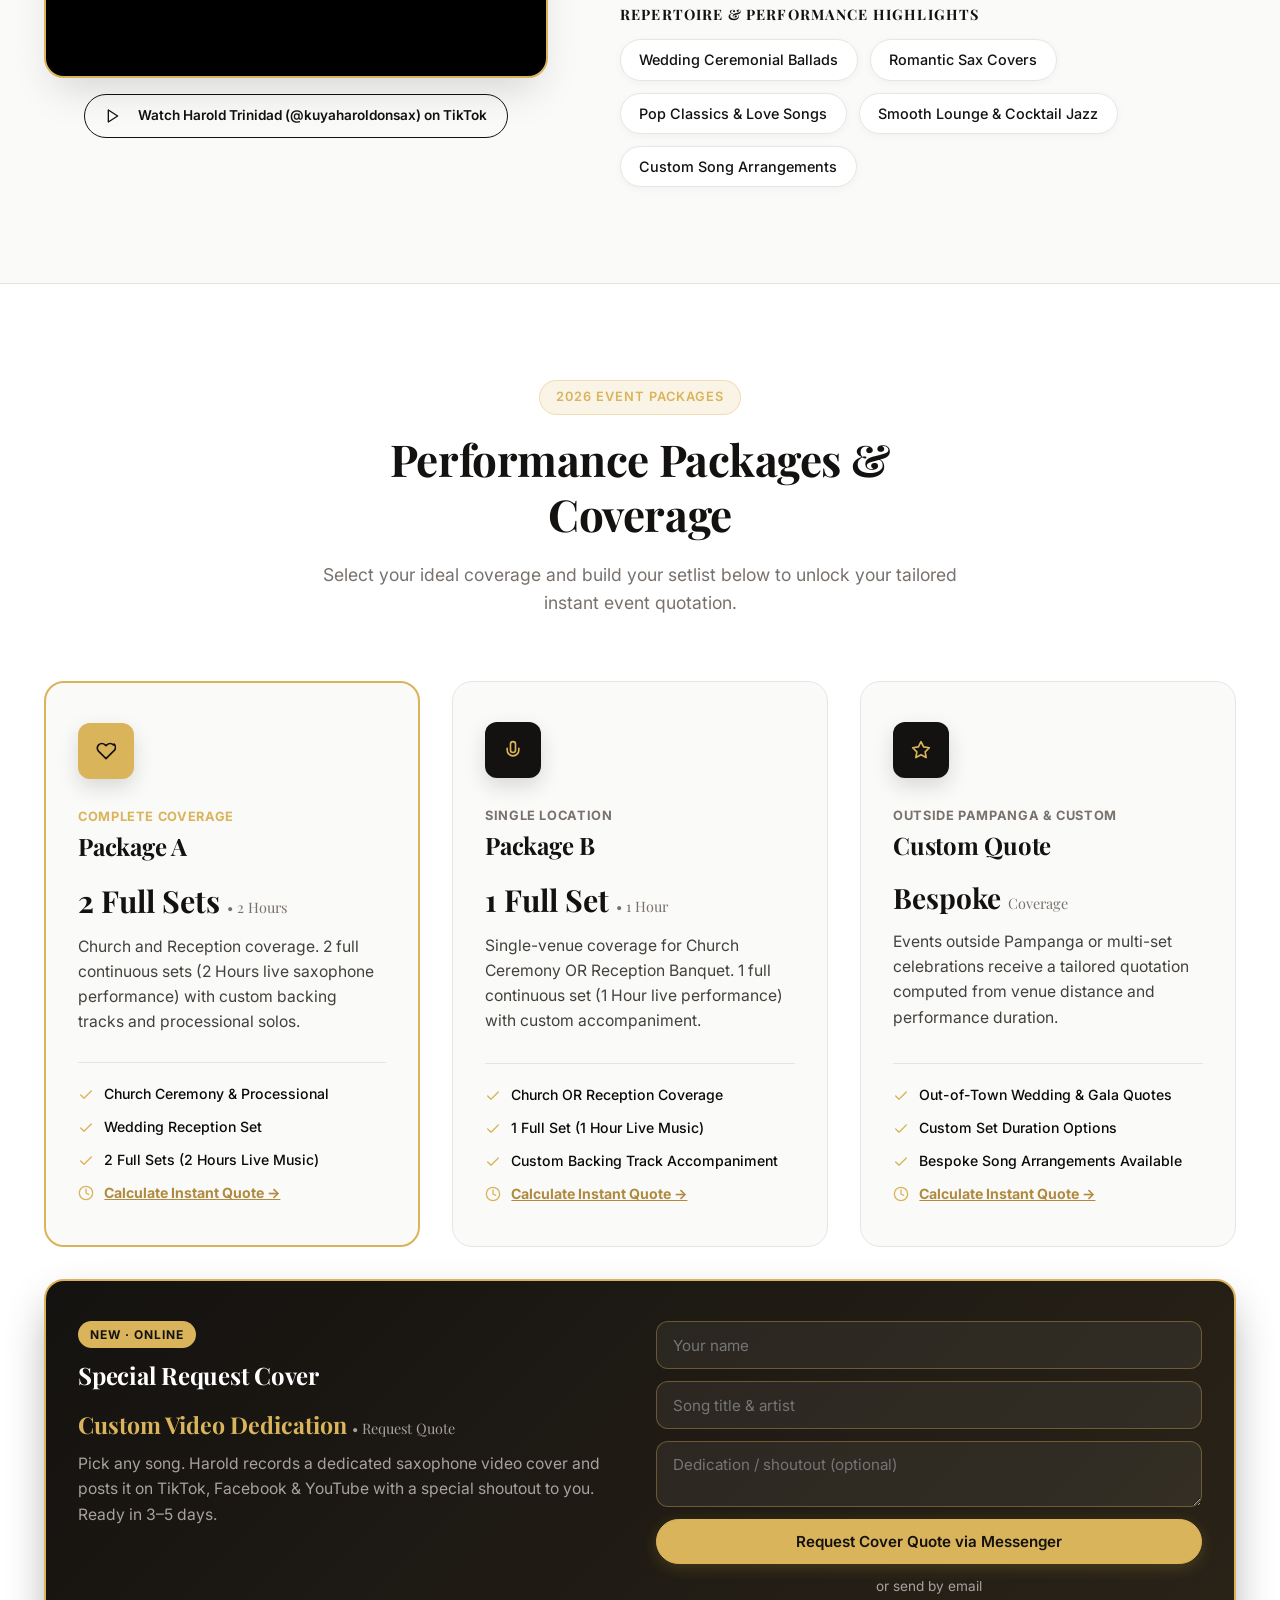
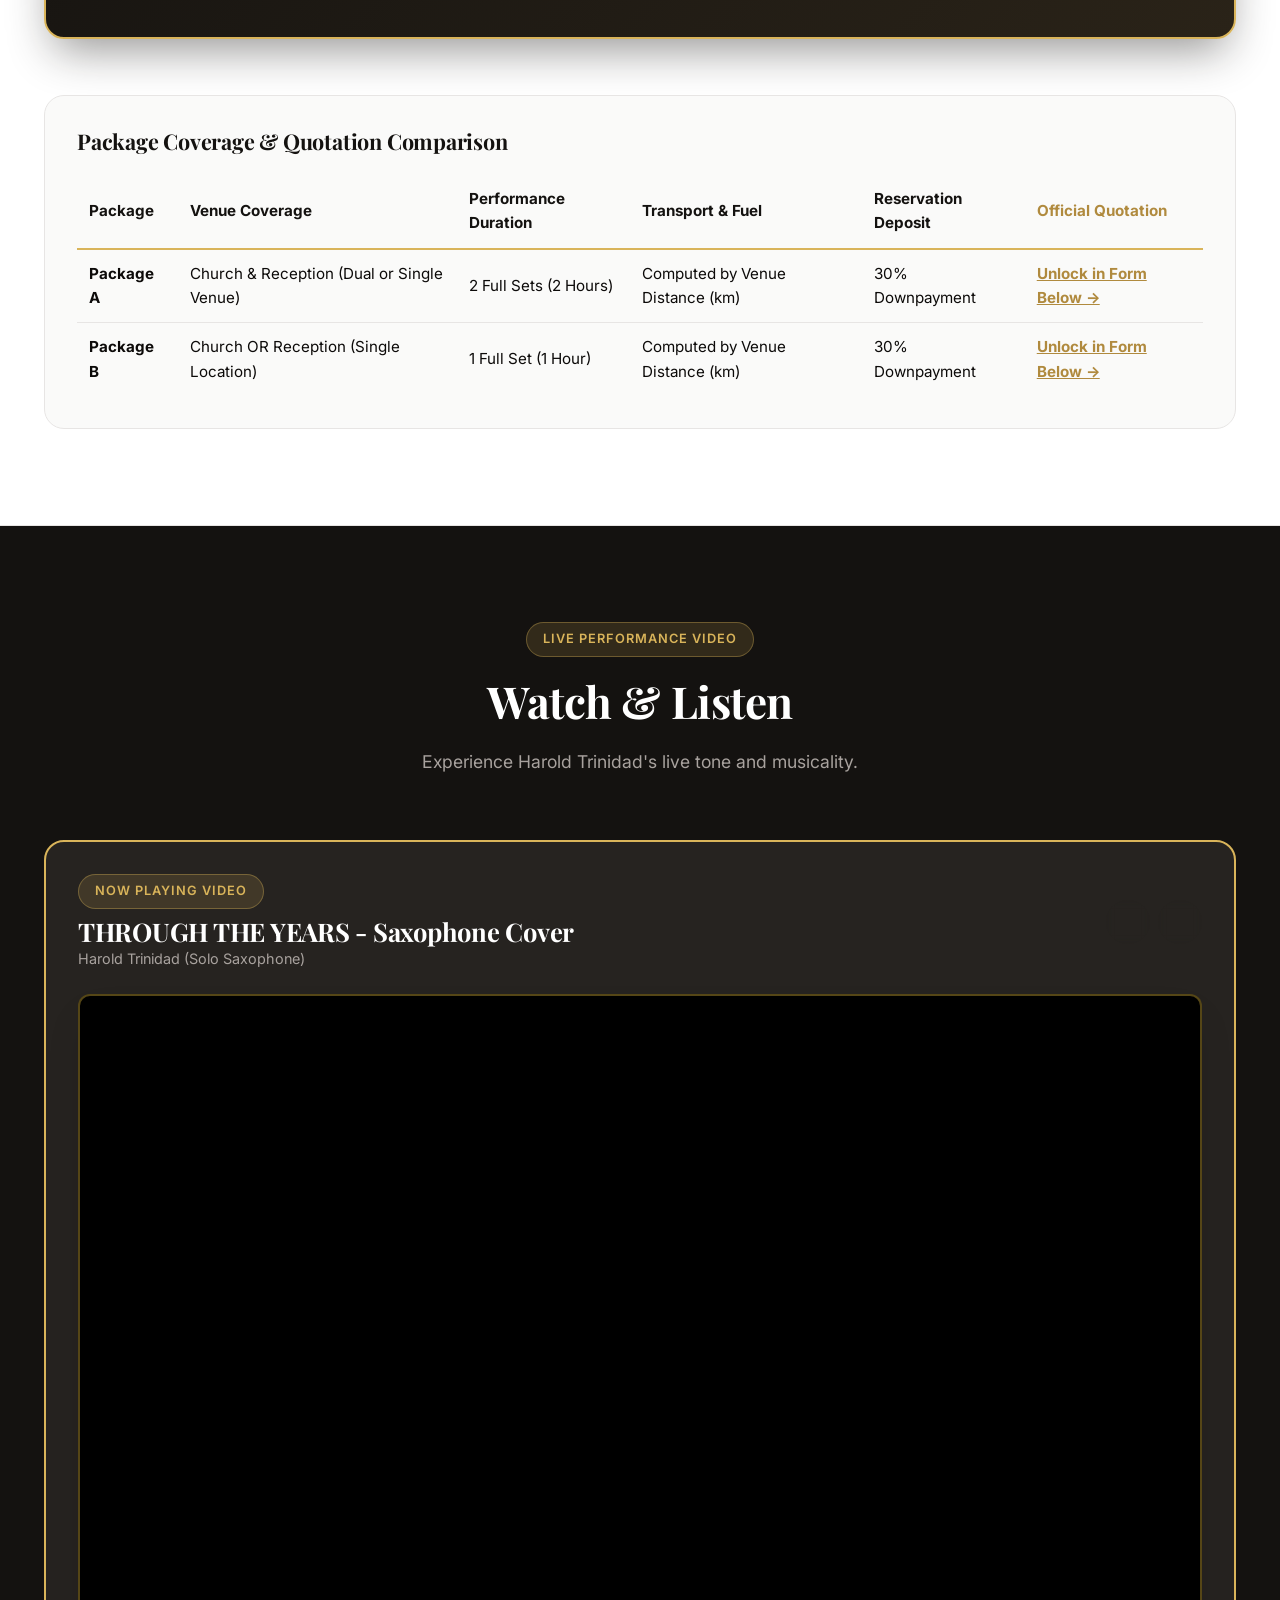
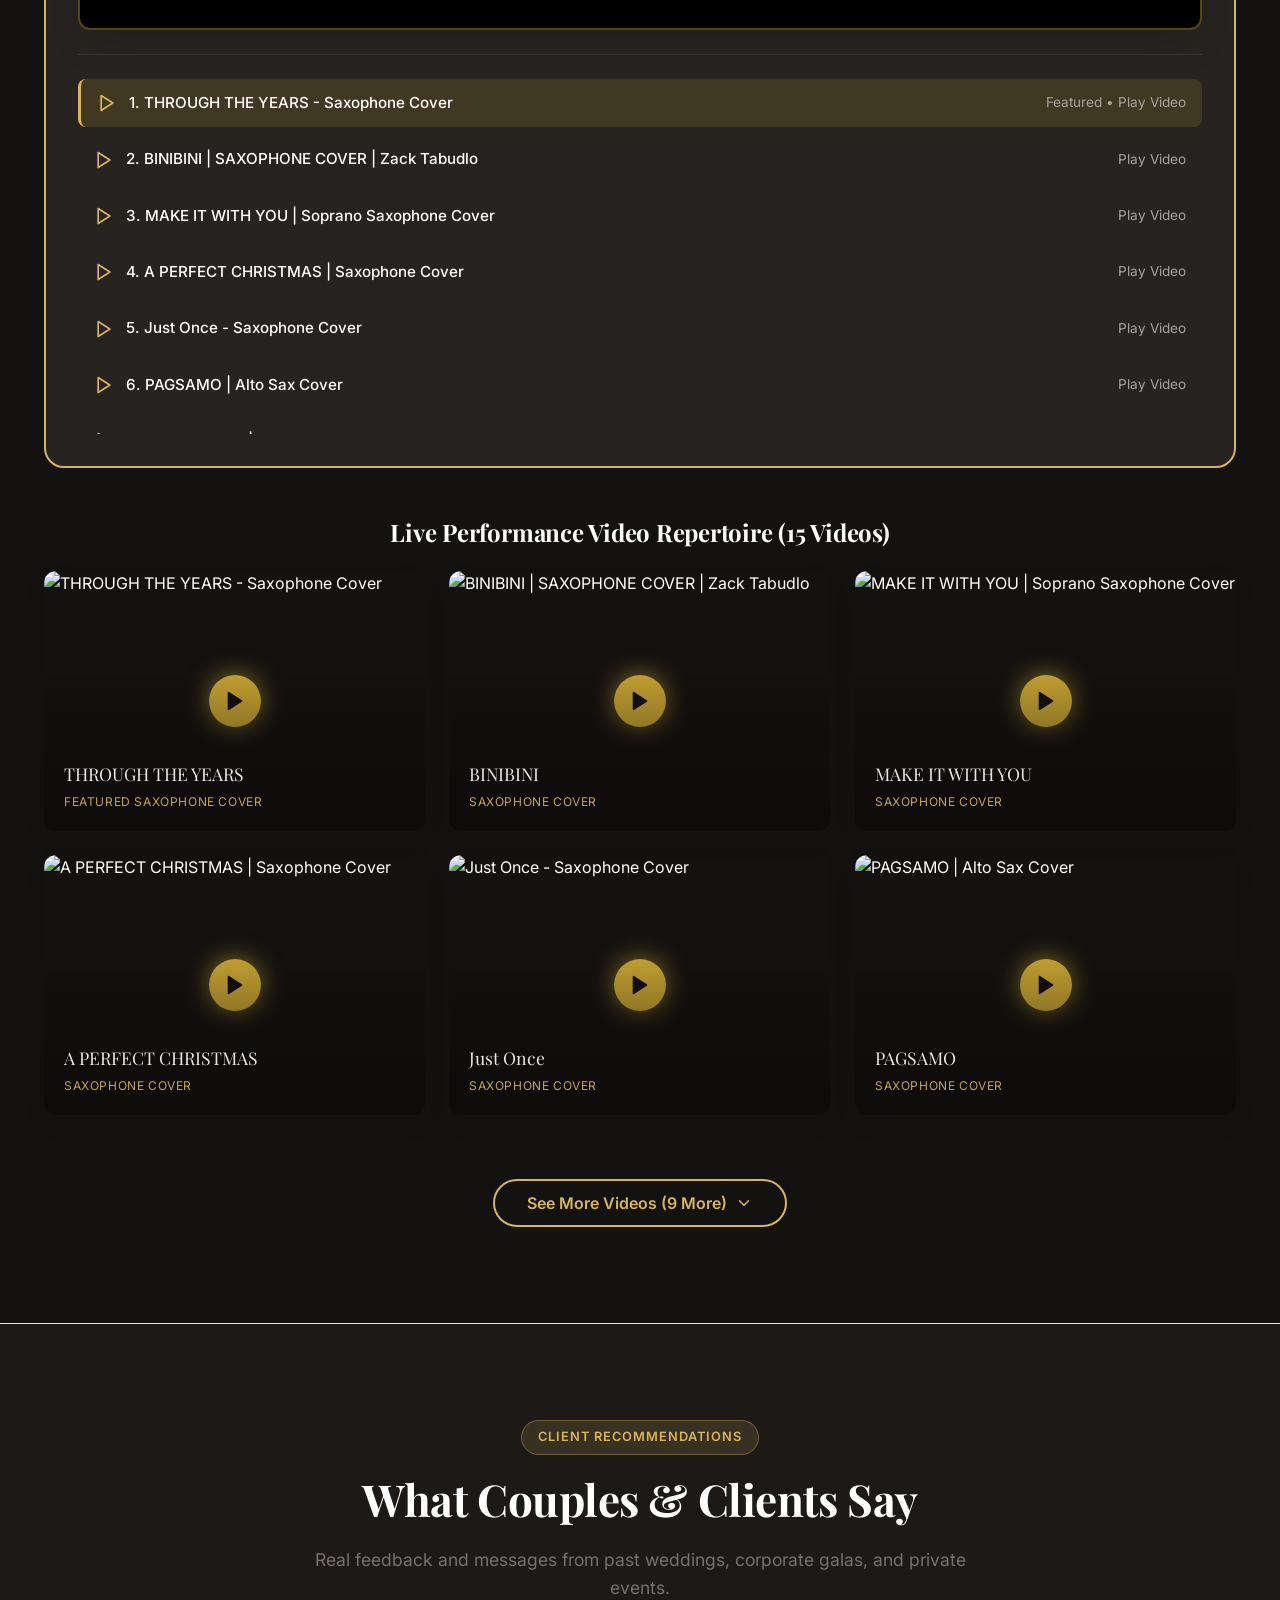
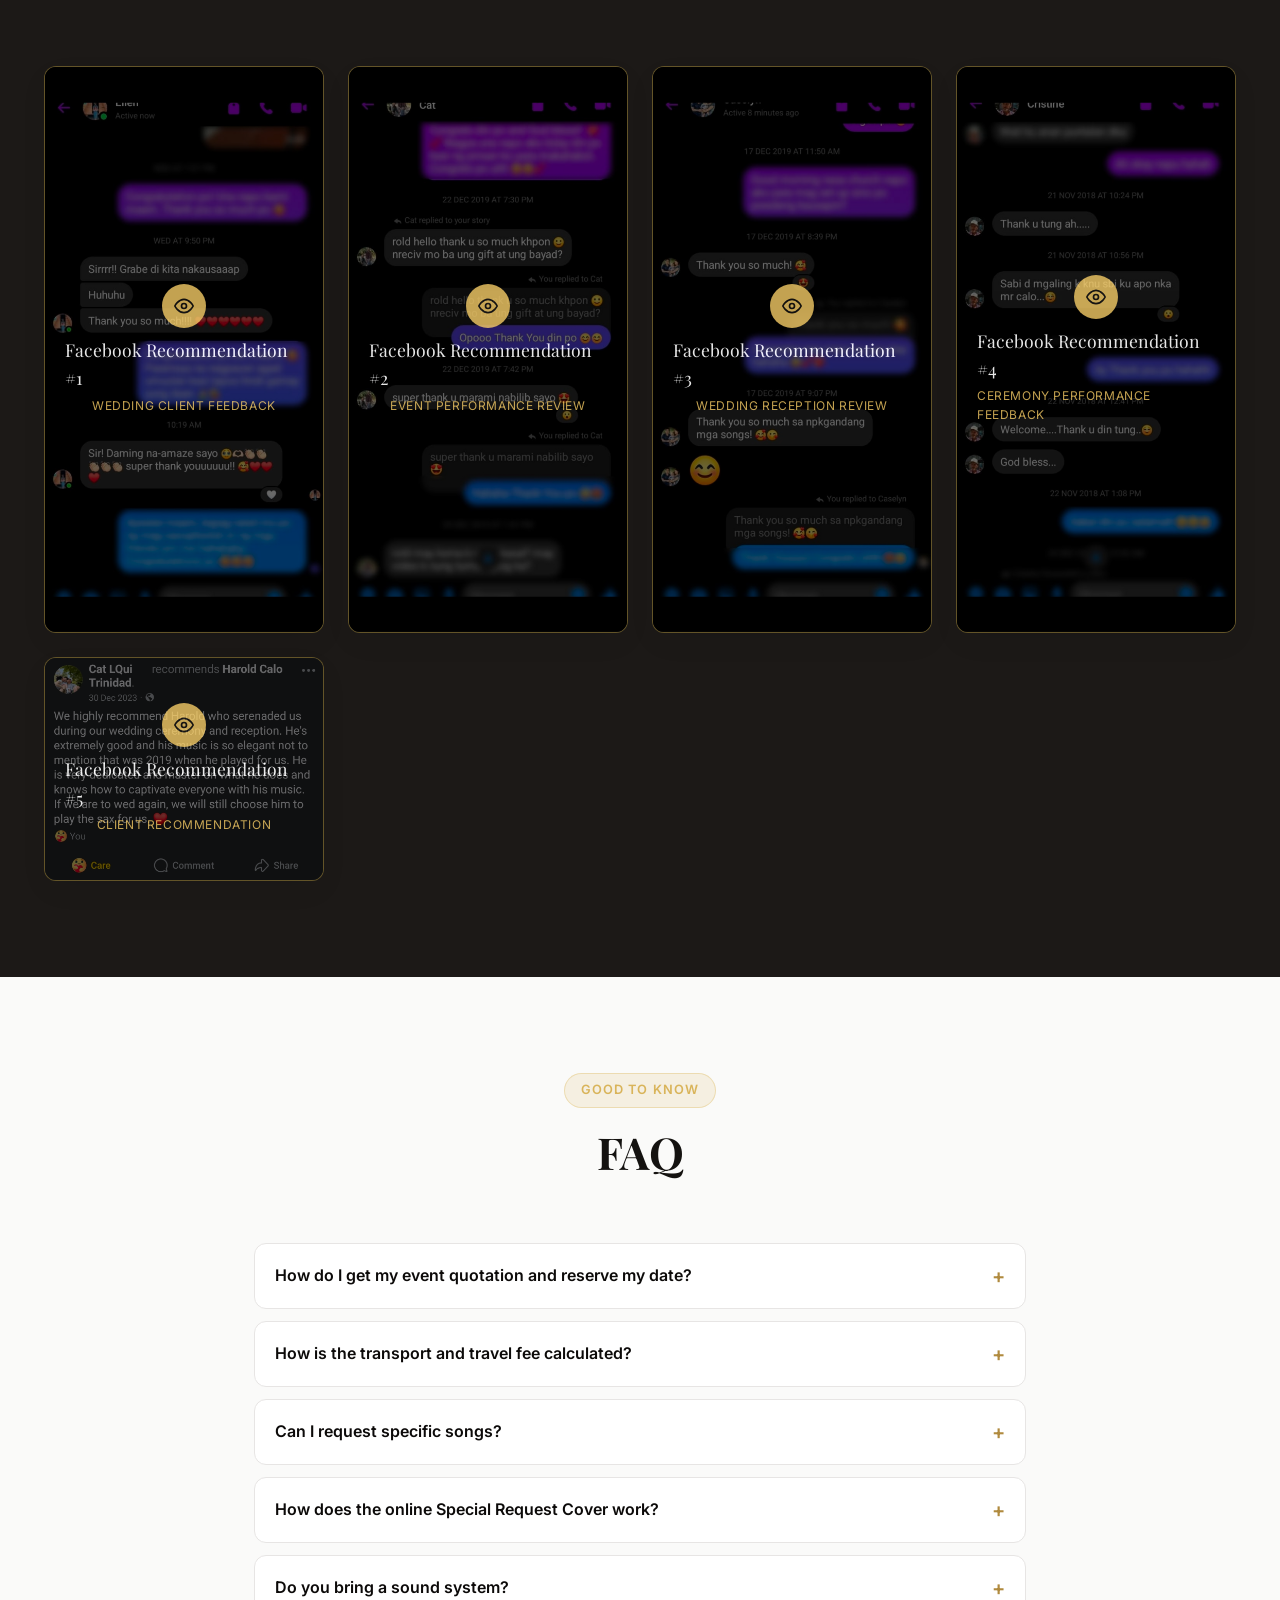
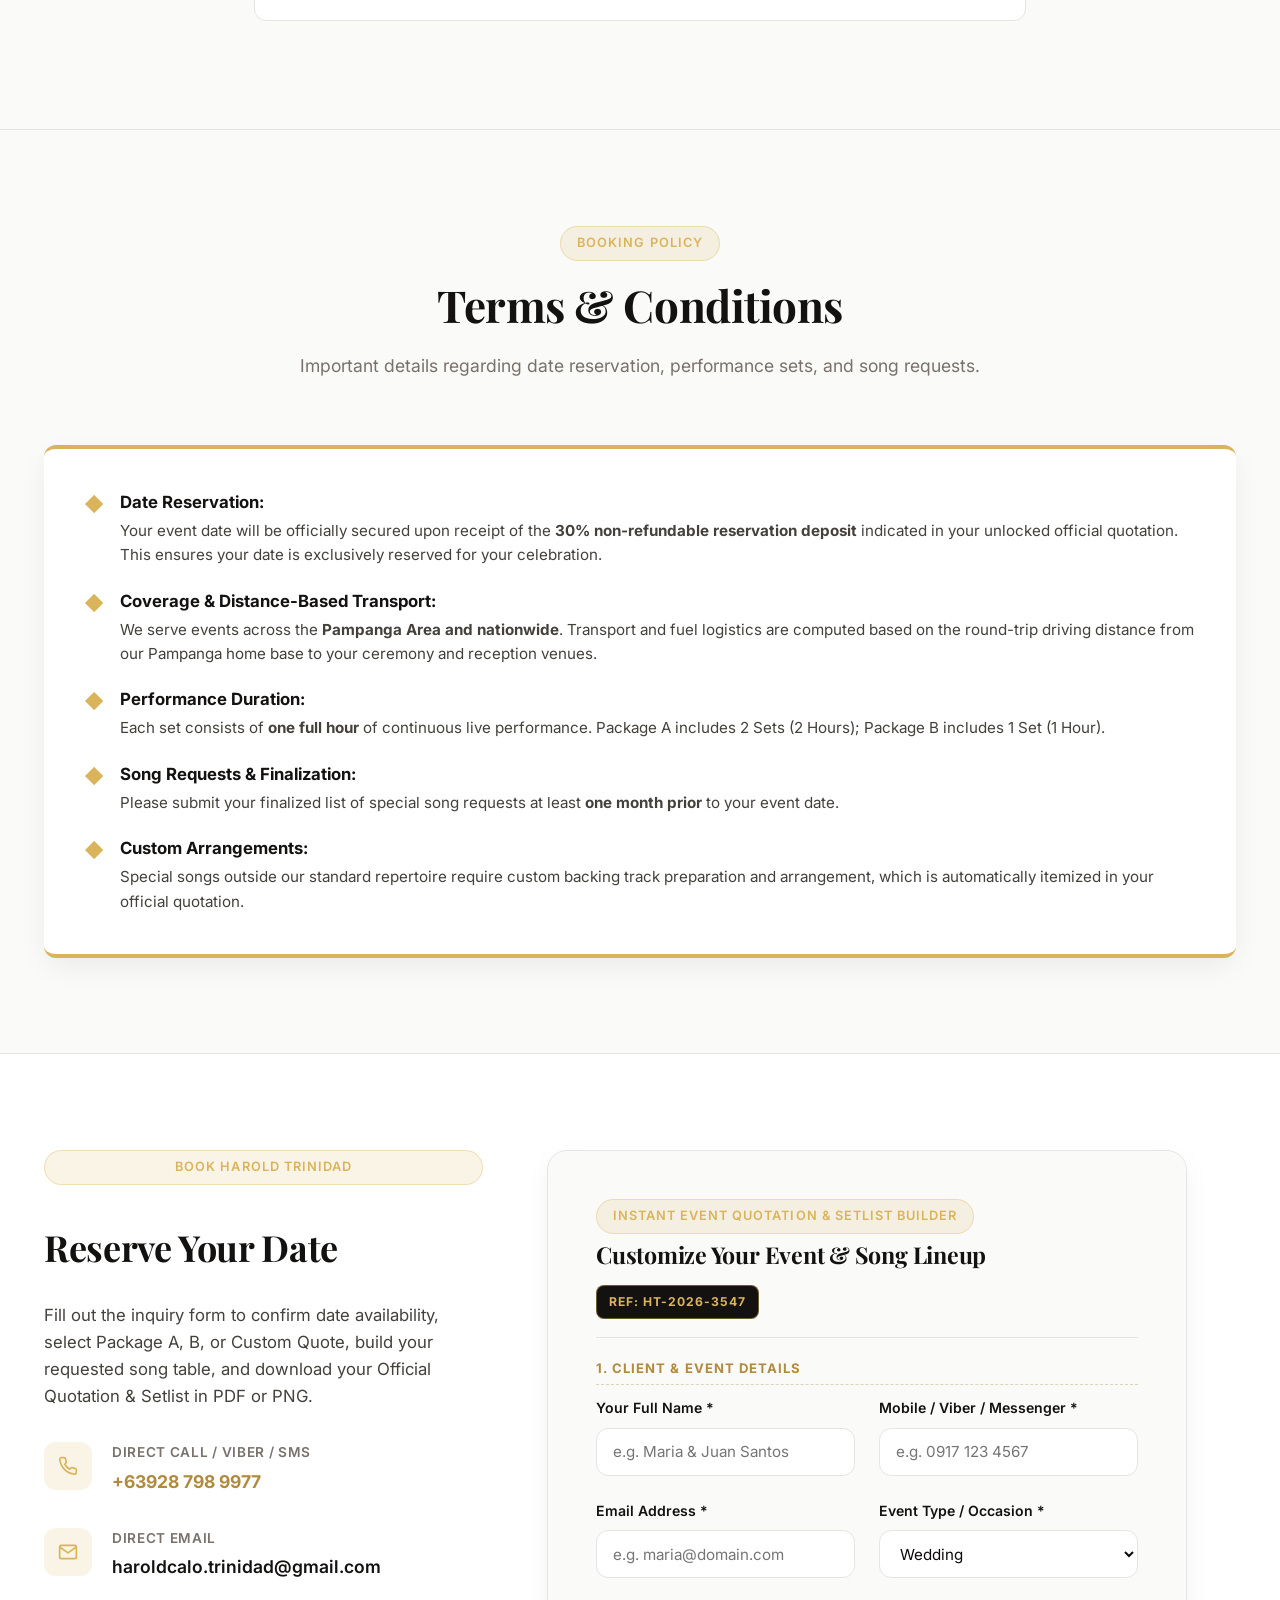
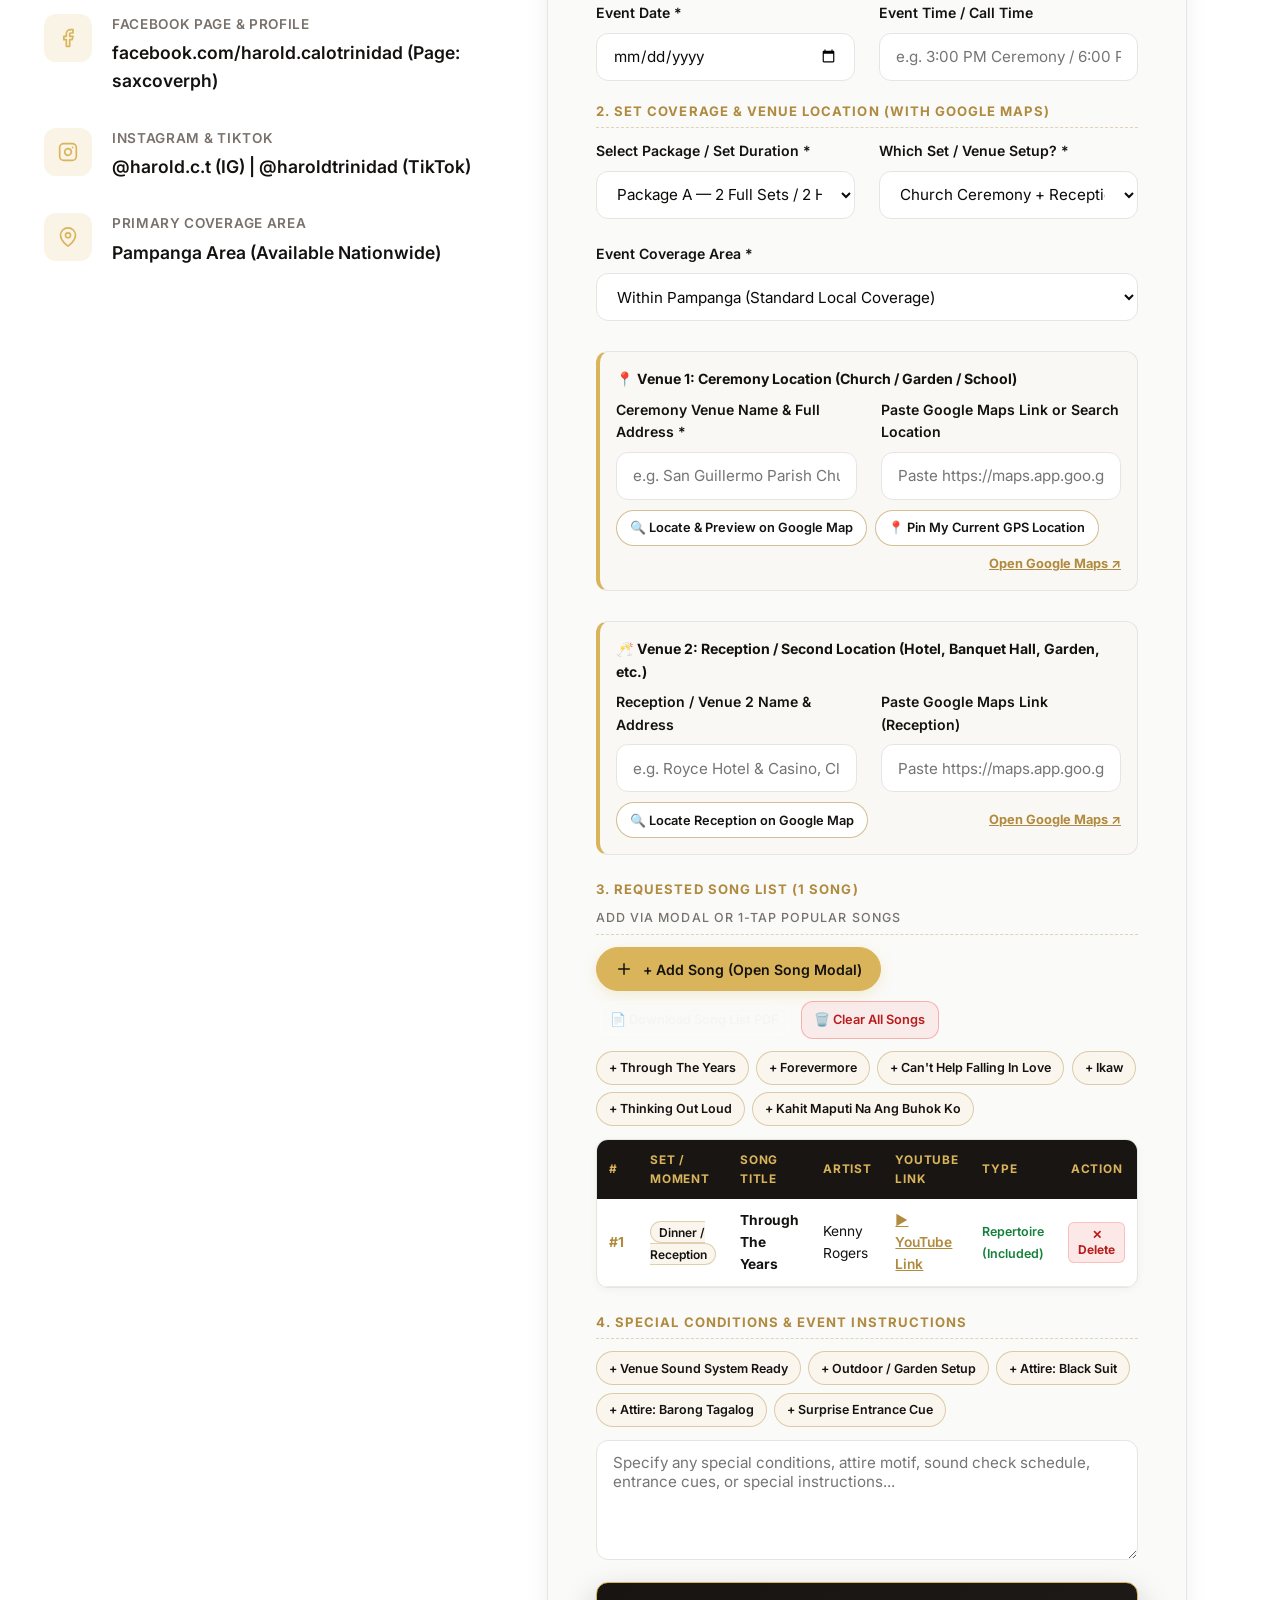
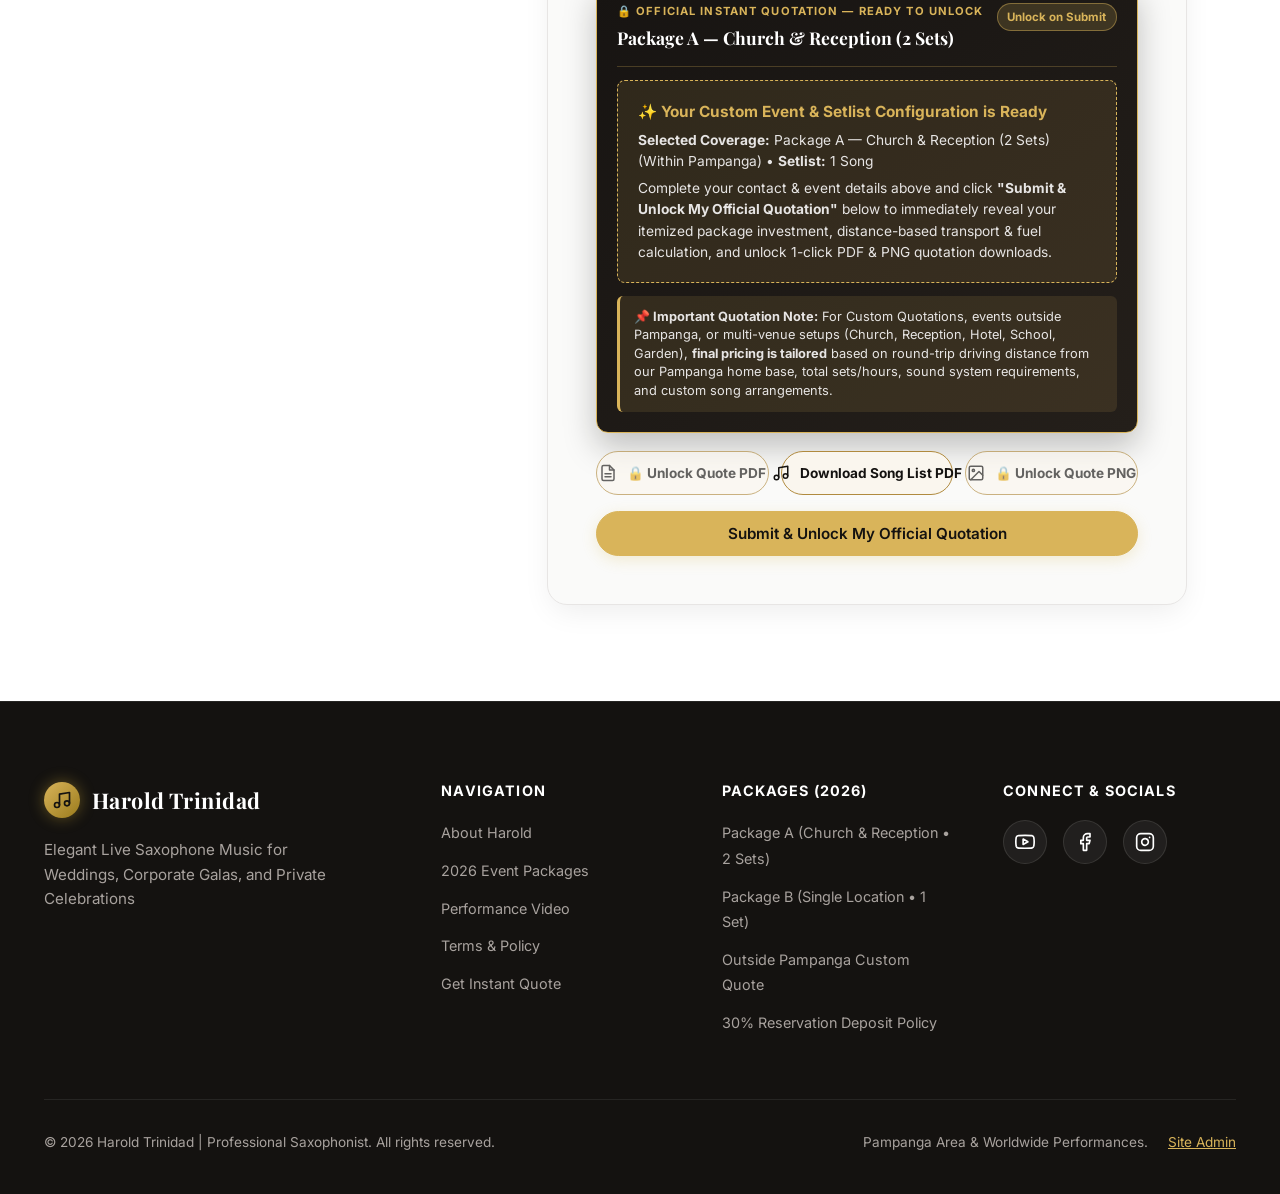
==== commit 42711068: "feat: gate public pricing and unlock instant quotation, fuel breakdown, and PDF/PNG exports upon for" ====
--- a/index.html
+++ b/index.html
@@ -9,17 +9,17 @@
   <meta name="apple-mobile-web-app-status-bar-style" content="black-translucent">
   <link rel="apple-touch-icon" href="profile/harold-soprano.jpg">
   <link rel="manifest" href="manifest.webmanifest">
-  <title>Harold Trinidad | Professional Saxophonist - Wedding & Event Rates 2026</title>
+  <title>Harold Trinidad | Professional Saxophonist - 2026 Packages &amp; Instant Quotation</title>
   
   <!-- SEO & Social Meta Tags -->
-  <meta name="description" content="Harold Trinidad is a professional live saxophonist performing for luxury weddings, corporate galas, and private events in Pampanga and nationwide. View 2026 packages & booking details.">
-  <meta name="keywords" content="Harold Trinidad, Saxophonist, Live Saxophone Music, Wedding Saxophonist Pampanga, Sax Cover PH, Wedding Rates 2026">
+  <meta name="description" content="Harold Trinidad is a professional live saxophonist performing for luxury weddings, corporate galas, and private events in Pampanga and nationwide. View 2026 packages &amp; request an instant quotation.">
+  <meta name="keywords" content="Harold Trinidad, Saxophonist, Live Saxophone Music, Wedding Saxophonist Pampanga, Sax Cover PH, Wedding Saxophone Packages 2026">
   <meta name="author" content="Harold Trinidad">
   
   <!-- Open Graph / Facebook -->
   <meta property="og:type" content="website">
-  <meta property="og:title" content="Harold Trinidad | Professional Saxophonist - Wedding Rates 2026">
-  <meta property="og:description" content="Making Your Special Day Even More Memorable with Live Saxophone Music. Book Package A or B today.">
+  <meta property="og:title" content="Harold Trinidad | Professional Saxophonist - 2026 Packages">
+  <meta property="og:description" content="Making Your Special Day Even More Memorable with Live Saxophone Music. Build your setlist and unlock your instant event quotation.">
   <meta property="og:image" content="https://img.youtube.com/vi/ShtHM_xGZwg/maxresdefault.jpg">
   
   <!-- Twitter -->
@@ -47,11 +47,11 @@
       <nav aria-label="Main Navigation">
         <ul class="nav-links">
           <li><a href="#about" class="nav-link">About</a></li>
-          <li><a href="#packages" class="nav-link">Rates & Packages</a></li>
+          <li><a href="#packages" class="nav-link">Packages</a></li>
           <li><a href="#showcase" class="nav-link">Performances</a></li>
           <li><a href="#reviews" class="nav-link">Client Reviews</a></li>
-          <li><a href="#terms" class="nav-link">Terms & Policy</a></li>
-          <li><a href="#contact" class="nav-link">Contact & Reserve</a></li>
+          <li><a href="#terms" class="nav-link">Terms &amp; Policy</a></li>
+          <li><a href="#contact" class="nav-link">Get Instant Quote</a></li>
         </ul>
       </nav>
 
@@ -63,7 +63,7 @@
             <line x1="8" y1="2" x2="8" y2="6"></line>
             <line x1="3" y1="10" x2="21" y2="10"></line>
           </svg>
-          <span>Reserve Date</span>
+          <span>Get Instant Quote</span>
         </a>
       </div>
 
@@ -86,12 +86,12 @@
       </svg>
     </button>
     <a href="#about" class="nav-link mobile-link">About</a>
-    <a href="#packages" class="nav-link mobile-link">Rates & Packages</a>
+    <a href="#packages" class="nav-link mobile-link">Packages</a>
     <a href="#showcase" class="nav-link mobile-link">Performances</a>
     <a href="#reviews" class="nav-link mobile-link">Client Reviews</a>
-    <a href="#terms" class="nav-link mobile-link">Terms & Policy</a>
-    <a href="#contact" class="nav-link mobile-link">Contact & Reserve</a>
-    <a href="#contact" class="btn btn-primary mobile-link" style="margin-top: 1rem;">Reserve Date</a>
+    <a href="#terms" class="nav-link mobile-link">Terms &amp; Policy</a>
+    <a href="#contact" class="nav-link mobile-link">Get Instant Quote</a>
+    <a href="#contact" class="btn btn-primary mobile-link" style="margin-top: 1rem;">Get Instant Quote</a>
   </div>
 
   <main>
@@ -118,7 +118,7 @@
             <svg class="svg-icon" viewBox="0 0 24 24">
               <polygon points="12 2 15.09 8.26 22 9.27 17 14.14 18.18 21.02 12 17.77 5.82 21.02 7 14.14 2 9.27 8.91 8.26 12 2"></polygon>
             </svg>
-            Professional Saxophonist | Rates 2026
+            Professional Saxophonist | 2026 Bookings Open
           </span>
           
           <h1>Making Your Special Day Even More <span class="gold-shimmer-text">Memorable</span> with Live Saxophone Music</h1>
@@ -129,7 +129,7 @@
 
           <div class="hero-cta-group">
             <a href="#contact" class="btn btn-primary" id="hero-book-btn">
-              <span>Book Your Date (30% Deposit)</span>
+              <span>Get Instant Quotation &amp; Reserve Date</span>
               <svg class="svg-icon" viewBox="0 0 24 24">
                 <line x1="5" y1="12" x2="19" y2="12"></line>
                 <polyline points="12 5 19 12 12 19"></polyline>
@@ -150,7 +150,7 @@
               <img src="profile/harold-soprano.jpg" alt="Harold Trinidad Saxophonist Portrait" class="artist-avatar" style="object-fit: cover; object-position: 55% 22%;">
               <div>
                 <h3 class="artist-info-title cfg-target-artist-name">Harold Trinidad</h3>
-                <p class="artist-info-sub cfg-target-location">Pampanga Area & Worldwide</p>
+                <p class="artist-info-sub cfg-target-location">Pampanga Area &amp; Worldwide</p>
               </div>
             </div>
             
@@ -160,12 +160,12 @@
 
             <div class="card-stats-grid">
               <div>
-                <div class="stat-num">₱8,500</div>
-                <div class="stat-label">Pkg A Total</div>
-              </div>
-              <div>
-                <div class="stat-num">₱5,500</div>
-                <div class="stat-label">Pkg B Total</div>
+                <div class="stat-num">2 Sets</div>
+                <div class="stat-label">Pkg A • 2 Hours</div>
+              </div>
+              <div>
+                <div class="stat-num">1 Set</div>
+                <div class="stat-label">Pkg B • 1 Hour</div>
               </div>
               <div>
                 <div class="stat-num">30%</div>
@@ -232,14 +232,14 @@
     </section>
 
     <!-- ==========================================
-         RATES & PACKAGES SECTION (HAROLD TRINIDAD 2026)
+         PACKAGES & COVERAGE SECTION (HAROLD TRINIDAD 2026)
          ========================================== -->
     <section class="section-padding services-section" id="packages">
       <div class="container">
         <div class="section-title-wrap fade-in-element">
-          <span class="badge-gold">2026 Rates & Investments</span>
-          <h2 class="section-title">Performance Packages</h2>
-          <p class="section-subtitle">Official 2026 pricing for Pampanga area weddings & exclusive events.</p>
+          <span class="badge-gold">2026 Event Packages</span>
+          <h2 class="section-title">Performance Packages &amp; Coverage</h2>
+          <p class="section-subtitle">Select your ideal coverage and build your setlist below to unlock your tailored instant event quotation.</p>
         </div>
 
         <div class="services-grid">
@@ -253,15 +253,15 @@
               </div>
               <div style="font-size: 0.8rem; font-weight: 700; color: var(--accent-gold); text-transform: uppercase; letter-spacing: 0.05em; margin-bottom: 0.25rem;">Complete Coverage</div>
               <h3 class="service-title">Package A</h3>
-              <div style="font-size: 2.25rem; font-weight: 700; color: var(--primary-dark); font-family: 'Playfair Display', serif; margin-bottom: 0.5rem;">₱ 8,500 <span style="font-size: 0.9rem; color: var(--text-muted); font-weight: 400;">Total</span></div>
+              <div style="font-size: 1.9rem; font-weight: 700; color: var(--primary-dark); font-family: 'Playfair Display', serif; margin-bottom: 0.5rem;">2 Full Sets <span style="font-size: 0.9rem; color: var(--text-muted); font-weight: 400;">• 2 Hours</span></div>
               <p class="service-desc" data-service-type="Wedding">
-                Church and Reception coverage. 2 full continuous sets (2 Hours performance). Base rate: ₱8,000 + ₱500 transport fee.
+                Church and Reception coverage. 2 full continuous sets (2 Hours live saxophone performance) with custom backing tracks and processional solos.
               </p>
             </div>
             <ul class="service-features-list">
               <li class="service-feature-item">
                 <svg class="svg-icon" viewBox="0 0 24 24"><polyline points="20 6 9 17 4 12"></polyline></svg>
-                Church Ceremony & Processional
+                Church Ceremony &amp; Processional
               </li>
               <li class="service-feature-item">
                 <svg class="svg-icon" viewBox="0 0 24 24"><polyline points="20 6 9 17 4 12"></polyline></svg>
@@ -273,7 +273,7 @@
               </li>
               <li class="service-feature-item" style="font-weight: 700; color: var(--accent-gold-hover);">
                 <svg class="svg-icon" viewBox="0 0 24 24"><circle cx="12" cy="12" r="10"></circle><polyline points="12 6 12 12 16 14"></polyline></svg>
-                Reservation Deposit: ₱ 2,550 (30%)
+                <a href="#contact" style="color: var(--accent-gold-hover); text-decoration: underline;">Calculate Instant Quote →</a>
               </li>
             </ul>
           </article>
@@ -288,9 +288,9 @@
               </div>
               <div style="font-size: 0.8rem; font-weight: 700; color: var(--text-muted); text-transform: uppercase; letter-spacing: 0.05em; margin-bottom: 0.25rem;">Single Location</div>
               <h3 class="service-title">Package B</h3>
-              <div style="font-size: 2.25rem; font-weight: 700; color: var(--primary-dark); font-family: 'Playfair Display', serif; margin-bottom: 0.5rem;">₱ 5,500 <span style="font-size: 0.9rem; color: var(--text-muted); font-weight: 400;">Total</span></div>
+              <div style="font-size: 1.9rem; font-weight: 700; color: var(--primary-dark); font-family: 'Playfair Display', serif; margin-bottom: 0.5rem;">1 Full Set <span style="font-size: 0.9rem; color: var(--text-muted); font-weight: 400;">• 1 Hour</span></div>
               <p class="service-desc" data-service-type="Corporate">
-                Church or Reception coverage. 1 full set (1 Hour performance). Base rate: ₱5,000 + ₱500 transport fee.
+                Single-venue coverage for Church Ceremony OR Reception Banquet. 1 full continuous set (1 Hour live performance) with custom accompaniment.
               </p>
             </div>
             <ul class="service-features-list">
@@ -308,7 +308,7 @@
               </li>
               <li class="service-feature-item" style="font-weight: 700; color: var(--accent-gold-hover);">
                 <svg class="svg-icon" viewBox="0 0 24 24"><circle cx="12" cy="12" r="10"></circle><polyline points="12 6 12 12 16 14"></polyline></svg>
-                Reservation Deposit: ₱ 1,650 (30%)
+                <a href="#contact" style="color: var(--accent-gold-hover); text-decoration: underline;">Calculate Instant Quote →</a>
               </li>
             </ul>
           </article>
@@ -321,17 +321,17 @@
                   <polygon points="12 2 15.09 8.26 22 9.27 17 14.14 18.18 21.02 12 17.77 5.82 21.02 7 14.14 2 9.27 8.91 8.26 12 2"></polygon>
                 </svg>
               </div>
-              <div style="font-size: 0.8rem; font-weight: 700; color: var(--text-muted); text-transform: uppercase; letter-spacing: 0.05em; margin-bottom: 0.25rem;">Outside Pampanga & Custom</div>
+              <div style="font-size: 0.8rem; font-weight: 700; color: var(--text-muted); text-transform: uppercase; letter-spacing: 0.05em; margin-bottom: 0.25rem;">Outside Pampanga &amp; Custom</div>
               <h3 class="service-title">Custom Quote</h3>
-              <div style="font-size: 1.75rem; font-weight: 700; color: var(--primary-dark); font-family: 'Playfair Display', serif; margin-bottom: 0.5rem;">Customized <span style="font-size: 0.9rem; color: var(--text-muted); font-weight: 400;">Rate</span></div>
+              <div style="font-size: 1.75rem; font-weight: 700; color: var(--primary-dark); font-family: 'Playfair Display', serif; margin-bottom: 0.5rem;">Bespoke <span style="font-size: 0.9rem; color: var(--text-muted); font-weight: 400;">Coverage</span></div>
               <p class="service-desc" data-service-type="Private">
-                Events outside the Pampanga area are subject to adjusted rates and travel fees. Contact Harold directly for a customized quotation.
+                Events outside Pampanga or multi-set celebrations receive a tailored quotation computed from venue distance and performance duration.
               </p>
             </div>
             <ul class="service-features-list">
               <li class="service-feature-item">
                 <svg class="svg-icon" viewBox="0 0 24 24"><polyline points="20 6 9 17 4 12"></polyline></svg>
-                Out-of-Town Wedding & Gala Quotes
+                Out-of-Town Wedding &amp; Gala Quotes
               </li>
               <li class="service-feature-item">
                 <svg class="svg-icon" viewBox="0 0 24 24"><polyline points="20 6 9 17 4 12"></polyline></svg>
@@ -339,7 +339,11 @@
               </li>
               <li class="service-feature-item">
                 <svg class="svg-icon" viewBox="0 0 24 24"><polyline points="20 6 9 17 4 12"></polyline></svg>
-                Custom Songs (₱500 per song fee)
+                Bespoke Song Arrangements Available
+              </li>
+              <li class="service-feature-item" style="font-weight: 700; color: var(--accent-gold-hover);">
+                <svg class="svg-icon" viewBox="0 0 24 24"><circle cx="12" cy="12" r="10"></circle><polyline points="12 6 12 12 16 14"></polyline></svg>
+                <a href="#contact" style="color: var(--accent-gold-hover); text-decoration: underline;">Calculate Instant Quote →</a>
               </li>
             </ul>
           </article>
@@ -350,48 +354,48 @@
           <div>
             <div class="cover-tag">New · Online</div>
             <h3 class="service-title" style="color:#fff;">Special Request Cover</h3>
-            <div class="cover-price">₱ <span class="cfg-cover-price">1,000</span> <small>per song</small></div>
-            <p class="service-desc" style="color:var(--text-light-muted);">Pick any song. Harold records a sax cover and posts it on TikTok, Facebook &amp; YouTube with a shoutout to you. Ready in 3–5 days. Payment via GCash (details sent on Messenger).</p>
+            <div class="cover-price" style="font-size: 1.45rem;">Custom Video Dedication <small>• Request Quote</small></div>
+            <p class="service-desc" style="color:var(--text-light-muted);">Pick any song. Harold records a dedicated saxophone video cover and posts it on TikTok, Facebook &amp; YouTube with a special shoutout to you. Ready in 3–5 days.</p>
           </div>
           <form id="cover-form" class="cover-form">
             <input class="form-input" name="name" placeholder="Your name" required autocomplete="name">
             <input class="form-input" name="song" placeholder="Song title &amp; artist" required>
             <textarea class="form-input" name="msg" rows="2" placeholder="Dedication / shoutout (optional)"></textarea>
-            <button class="btn btn-primary" type="submit">Request via Messenger</button>
+            <button class="btn btn-primary" type="submit">Request Cover Quote via Messenger</button>
             <a class="cover-mail" id="cover-mail" href="mailto:haroldcalo.trinidad@gmail.com">or send by email</a>
           </form>
         </article>
 
-        <!-- Investment Comparison Summary Table -->
+        <!-- Package Coverage & Inclusions Comparison Table -->
         <div style="margin-top: 3.5rem; background: var(--bg-light); border: 1px solid var(--border-color); border-radius: var(--radius-lg); padding: 2rem; overflow-x: auto;" class="fade-in-element">
-          <h3 style="font-size: 1.35rem; margin-bottom: 1.25rem; font-family: 'Playfair Display', serif;">Total Investment Breakdown</h3>
+          <h3 style="font-size: 1.35rem; margin-bottom: 1.25rem; font-family: 'Playfair Display', serif;">Package Coverage &amp; Quotation Comparison</h3>
           <table style="width: 100%; border-collapse: collapse; text-align: left; font-size: 0.95rem;">
             <thead>
               <tr style="border-bottom: 2px solid var(--accent-gold); color: var(--primary-dark);">
                 <th style="padding: 0.75rem;">Package</th>
-                <th style="padding: 0.75rem;">Coverage</th>
-                <th style="padding: 0.75rem;">Base Rate</th>
-                <th style="padding: 0.75rem;">Transport (Pampanga)</th>
-                <th style="padding: 0.75rem;">Total Cost</th>
-                <th style="padding: 0.75rem; color: var(--accent-gold-hover);">30% Deposit</th>
+                <th style="padding: 0.75rem;">Venue Coverage</th>
+                <th style="padding: 0.75rem;">Performance Duration</th>
+                <th style="padding: 0.75rem;">Transport &amp; Fuel</th>
+                <th style="padding: 0.75rem;">Reservation Deposit</th>
+                <th style="padding: 0.75rem; color: var(--accent-gold-hover);">Official Quotation</th>
               </tr>
             </thead>
             <tbody>
               <tr style="border-bottom: 1px solid var(--border-color);">
                 <td style="padding: 0.75rem; font-weight: 700;">Package A</td>
-                <td style="padding: 0.75rem;">Church & Reception (2 Sets / 2 Hours)</td>
-                <td style="padding: 0.75rem;">₱ 8,000</td>
-                <td style="padding: 0.75rem;">₱ 500</td>
-                <td style="padding: 0.75rem; font-weight: 700; color: var(--primary-dark);">₱ 8,500</td>
-                <td style="padding: 0.75rem; font-weight: 700; color: var(--accent-gold-hover);">₱ 2,550</td>
+                <td style="padding: 0.75rem;">Church &amp; Reception (Dual or Single Venue)</td>
+                <td style="padding: 0.75rem;">2 Full Sets (2 Hours)</td>
+                <td style="padding: 0.75rem;">Computed by Venue Distance (km)</td>
+                <td style="padding: 0.75rem;">30% Downpayment</td>
+                <td style="padding: 0.75rem; font-weight: 700;"><a href="#contact" style="color: var(--accent-gold-hover); text-decoration: underline;">Unlock in Form Below →</a></td>
               </tr>
               <tr>
                 <td style="padding: 0.75rem; font-weight: 700;">Package B</td>
-                <td style="padding: 0.75rem;">Church or Reception (1 Set / 1 Hour)</td>
-                <td style="padding: 0.75rem;">₱ 5,000</td>
-                <td style="padding: 0.75rem;">₱ 500</td>
-                <td style="padding: 0.75rem; font-weight: 700; color: var(--primary-dark);">₱ 5,500</td>
-                <td style="padding: 0.75rem; font-weight: 700; color: var(--accent-gold-hover);">₱ 1,650</td>
+                <td style="padding: 0.75rem;">Church OR Reception (Single Location)</td>
+                <td style="padding: 0.75rem;">1 Full Set (1 Hour)</td>
+                <td style="padding: 0.75rem;">Computed by Venue Distance (km)</td>
+                <td style="padding: 0.75rem;">30% Downpayment</td>
+                <td style="padding: 0.75rem; font-weight: 700;"><a href="#contact" style="color: var(--accent-gold-hover); text-decoration: underline;">Unlock in Form Below →</a></td>
               </tr>
             </tbody>
           </table>
@@ -833,11 +837,11 @@
     <section class="section-padding faq-section" id="faq">
       <div class="container" style="max-width:820px;">
         <div class="section-title-wrap"><span class="badge-gold">Good to Know</span><h2 class="section-title">FAQ</h2></div>
-        <details><summary>How do I reserve my date?</summary><p>A 30% deposit secures your date. Message Harold on Messenger or use the contact form below.</p></details>
-        <details><summary>Is there a travel fee?</summary><p>₱500 within Pampanga. Outside Pampanga gets a custom quote.</p></details>
-        <details><summary>Can I request specific songs?</summary><p>Yes. Custom songs not in the repertoire are ₱500 per song.</p></details>
-        <details><summary>How does the ₱1,000 Special Request Cover work?</summary><p>Send your song and dedication, pay via GCash, and Harold posts your cover on TikTok, Facebook &amp; YouTube within 3–5 days.</p></details>
-        <details><summary>Do you bring a sound system?</summary><p>Harold performs with backing tracks; confirm venue sound setup when booking.</p></details>
+        <details><summary>How do I get my event quotation and reserve my date?</summary><p>Fill out the Instant Quotation &amp; Setlist Builder below and click <strong>Submit &amp; Unlock My Official Quotation</strong>. You will immediately see your itemized quotation on-screen and receive a copy via email. A 30% deposit secures your date.</p></details>
+        <details><summary>How is the transport and travel fee calculated?</summary><p>When you locate or pin your event venue on Google Maps in the form below, our system calculates the round-trip driving distance from our Pampanga home base and includes the estimated transport &amp; fuel fee in your quotation.</p></details>
+        <details><summary>Can I request specific songs?</summary><p>Yes! You can add songs from our standard repertoire for free, or request custom song arrangements (itemized in your unlocked quotation).</p></details>
+        <details><summary>How does the online Special Request Cover work?</summary><p>Send your song choice and dedication above, and Harold will reply on Messenger with the quotation and GCash details. Your dedicated video cover is posted on TikTok, Facebook &amp; YouTube within 3–5 days.</p></details>
+        <details><summary>Do you bring a sound system?</summary><p>Harold performs with high-quality custom backing tracks; please indicate in the Special Conditions section if a sound system is already provided at your venue.</p></details>
       </div>
     </section>
 
@@ -845,7 +849,7 @@
       <div class="container">
         <div class="section-title-wrap fade-in-element">
           <span class="badge-gold">Booking Policy</span>
-          <h2 class="section-title">Terms & Conditions</h2>
+          <h2 class="section-title">Terms &amp; Conditions</h2>
           <p class="section-subtitle">Important details regarding date reservation, performance sets, and song requests.</p>
         </div>
 
@@ -856,7 +860,7 @@
               <div>
                 <strong style="color: var(--primary-dark); font-size: 1.05rem;">Date Reservation:</strong>
                 <p style="color: var(--secondary-slate); font-size: 0.95rem; margin-top: 0.2rem;">
-                  Your event date will be officially secured upon receipt of the <strong>30% non-refundable downpayment</strong> (₱2,550 for Package A / ₱1,650 for Package B). This ensures your date is exclusively reserved.
+                  Your event date will be officially secured upon receipt of the <strong>30% non-refundable reservation deposit</strong> indicated in your unlocked official quotation. This ensures your date is exclusively reserved for your celebration.
                 </p>
               </div>
             </li>
@@ -864,9 +868,9 @@
             <li style="display: flex; gap: 1rem; align-items: flex-start;">
               <span style="color: var(--accent-gold); font-size: 1.2rem; font-weight: 700;">◆</span>
               <div>
-                <strong style="color: var(--primary-dark); font-size: 1.05rem;">Coverage & Transport Fees:</strong>
+                <strong style="color: var(--primary-dark); font-size: 1.05rem;">Coverage &amp; Distance-Based Transport:</strong>
                 <p style="color: var(--secondary-slate); font-size: 0.95rem; margin-top: 0.2rem;">
-                  Rates apply to bookings within the <strong>Pampanga Area</strong> (includes a fixed ₱500 transport fee). Events outside the Pampanga area are subject to adjusted rates and additional travel fees. Contact us for a customized quotation.
+                  We serve events across the <strong>Pampanga Area and nationwide</strong>. Transport and fuel logistics are computed based on the round-trip driving distance from our Pampanga home base to your ceremony and reception venues.
                 </p>
               </div>
             </li>
@@ -884,7 +888,7 @@
             <li style="display: flex; gap: 1rem; align-items: flex-start;">
               <span style="color: var(--accent-gold); font-size: 1.2rem; font-weight: 700;">◆</span>
               <div>
-                <strong style="color: var(--primary-dark); font-size: 1.05rem;">Song Requests & Finalization:</strong>
+                <strong style="color: var(--primary-dark); font-size: 1.05rem;">Song Requests &amp; Finalization:</strong>
                 <p style="color: var(--secondary-slate); font-size: 0.95rem; margin-top: 0.2rem;">
                   Please submit your finalized list of special song requests at least <strong>one month prior</strong> to your event date.
                 </p>
@@ -896,7 +900,7 @@
               <div>
                 <strong style="color: var(--primary-dark); font-size: 1.05rem;">Custom Arrangements:</strong>
                 <p style="color: var(--secondary-slate); font-size: 0.95rem; margin-top: 0.2rem;">
-                  Special songs outside our standard repertoire may require a modest arrangement fee of <strong>₱500 per song</strong>.
+                  Special songs outside our standard repertoire require custom backing track preparation and arrangement, which is automatically itemized in your official quotation.
                 </p>
               </div>
             </li>
@@ -1035,8 +1039,8 @@
                   <label for="package-select" class="form-label">Select Package / Set Duration *</label>
                   <select id="package-select" name="packageSelect" class="form-select" required>
                     <option value="" disabled>Select package choice...</option>
-                    <option value="Package A" selected>Package A — 2 Sets / 2 Hours (₱8,500 | Deposit: ₱2,550)</option>
-                    <option value="Package B">Package B — 1 Set / 1 Hour (₱5,500 | Deposit: ₱1,650)</option>
+                    <option value="Package A" selected>Package A — 2 Full Sets / 2 Hours (Ceremony + Reception)</option>
+                    <option value="Package B">Package B — 1 Full Set / 1 Hour (Single Venue Coverage)</option>
                     <option value="Custom Outside Pampanga">Custom Quotation (Outside Pampanga / Multi-Set / Special Event)</option>
                   </select>
                 </div>
@@ -1064,8 +1068,8 @@
                 <div class="form-group form-group-full">
                   <label for="location-area" class="form-label">Event Coverage Area *</label>
                   <select id="location-area" name="locationArea" class="form-select" required>
-                    <option value="Within Pampanga" selected>Within Pampanga (+₱500 Fixed Transport)</option>
-                    <option value="Outside Pampanga">Outside Pampanga (Metro Manila / Clark / Subic / Tagaytay / Bulacan — Price Varies by Distance)</option>
+                    <option value="Within Pampanga" selected>Within Pampanga (Standard Local Coverage)</option>
+                    <option value="Outside Pampanga">Outside Pampanga (Metro Manila / Clark / Subic / Tagaytay / Bulacan — Distance Computed)</option>
                   </select>
                 </div>
 
@@ -1195,57 +1199,68 @@
                 <textarea id="event-notes" name="notes" class="form-textarea" placeholder="Specify any special conditions, attire motif, sound check schedule, entrance cues, or special instructions..."></textarea>
               </div>
 
-              <!-- STEP 5: LIVE ITEMIZED QUOTATION BREAKDOWN + CUSTOM PRICE DISCLAIMER -->
+              <!-- STEP 5: GATED ITEMIZED QUOTATION BREAKDOWN + CUSTOM PRICE DISCLAIMER -->
               <div id="deposit-summary-box" class="quotation-preview-card">
                 <div class="quotation-preview-top">
                   <div>
-                    <div class="quotation-preview-eyebrow">OFFICIAL INSTANT QUOTATION ESTIMATE</div>
+                    <div class="quotation-preview-eyebrow" id="summary-eyebrow-text">🔒 OFFICIAL INSTANT QUOTATION — READY TO UNLOCK</div>
                     <div class="quotation-preview-pkg" id="summary-pkg-title">Package A — Church &amp; Reception (2 Sets / 2 Hours)</div>
                   </div>
-                  <div class="quotation-preview-badge" id="summary-area-badge">Pampanga Rate</div>
-                </div>
-
-                <div class="quotation-lines">
+                  <div class="quotation-preview-badge" id="summary-area-badge">Awaiting Submission</div>
+                </div>
+
+                <!-- Shown BEFORE Form Submission -->
+                <div id="quote-locked-banner" style="background: rgba(217, 180, 90, 0.12); border: 1px dashed var(--accent-gold); border-radius: 8px; padding: 1.15rem 1.25rem; margin: 0.75rem 0;">
+                  <div style="font-size: 0.96rem; font-weight: 700; color: var(--accent-gold); margin-bottom: 0.35rem;" id="quote-locked-headline">
+                    ✨ Your Custom Event &amp; Setlist Configuration is Ready
+                  </div>
+                  <div style="font-size: 0.86rem; color: #E7E5E4; line-height: 1.55;" id="quote-locked-summary">
+                    Complete your contact &amp; event details above and click <strong>"Submit &amp; Unlock My Official Quotation"</strong> below to immediately reveal your itemized package investment, distance-based transport &amp; fuel calculation, and unlock 1-click PDF &amp; PNG quotation downloads.
+                  </div>
+                </div>
+
+                <!-- Shown AFTER Form Submission -->
+                <div class="quotation-lines" id="quote-unlocked-lines" style="display: none;">
                   <div class="quotation-line">
                     <span>Base Performance Package:</span>
-                    <strong id="summary-base-cost">₱8,000</strong>
+                    <strong id="summary-base-cost">—</strong>
                   </div>
                   <div class="quotation-line">
-                    <span>Transport &amp; Logistics (<span id="summary-area-label">Within Pampanga</span>):</span>
-                    <strong id="summary-transport-cost">₱500</strong>
+                    <span>Transport &amp; Fuel (<span id="summary-area-label">Within Pampanga</span>):</span>
+                    <strong id="summary-transport-cost">—</strong>
                   </div>
                   <div class="quotation-line" id="summary-custom-songs-row" style="display: none;">
-                    <span>Custom Song Arrangements (<span id="summary-custom-songs-count">0</span> × ₱500):</span>
-                    <strong id="summary-custom-songs-cost">₱0</strong>
+                    <span>Custom Song Arrangements (<span id="summary-custom-songs-count">0</span>):</span>
+                    <strong id="summary-custom-songs-cost">—</strong>
                   </div>
                   <div class="quotation-line quotation-line-total">
                     <span>Estimated Total Quotation:</span>
-                    <strong id="summary-total-cost">₱8,500</strong>
+                    <strong id="summary-total-cost">—</strong>
                   </div>
                   <div class="quotation-line quotation-line-deposit">
                     <span>Required 30% Deposit to Lock Date:</span>
-                    <strong id="summary-deposit-cost">₱2,550</strong>
+                    <strong id="summary-deposit-cost">—</strong>
                   </div>
                 </div>
 
                 <div class="quotation-vary-note" id="quotation-vary-note">
-                  <strong>📌 Important Quotation Note:</strong> For Custom Quotations, events outside Pampanga, or multi-venue setups (Church, Reception, Hotel, School, Garden), <strong>final pricing will vary</strong> depending on exact travel distance, total sets/hours, sound system requirements, and custom song arrangements.
+                  <strong>📌 Important Quotation Note:</strong> For Custom Quotations, events outside Pampanga, or multi-venue setups (Church, Reception, Hotel, School, Garden), <strong>final pricing is tailored</strong> based on round-trip driving distance from our Pampanga home base, total sets/hours, sound system requirements, and custom song arrangements.
                 </div>
               </div>
 
               <!-- STEP 6: EXPORT QUOTATION PDF, SONG LIST PDF, OR PNG IMAGE & SUBMIT -->
               <div class="quote-export-actions quote-export-actions-3">
-                <button type="button" class="btn btn-secondary quote-export-btn" id="export-pdf-btn">
+                <button type="button" class="btn btn-secondary quote-export-btn" id="export-pdf-btn" style="opacity: 0.65;">
                   <svg class="svg-icon" viewBox="0 0 24 24" style="width: 18px; height: 18px;"><path d="M14 2H6a2 2 0 0 0-2 2v16a2 2 0 0 0 2 2h12a2 2 0 0 0 2-2V8z"></path><polyline points="14 2 14 8 20 8"></polyline><line x1="16" y1="13" x2="8" y2="13"></line><line x1="16" y1="17" x2="8" y2="17"></line></svg>
-                  <span>Download Quotation PDF</span>
+                  <span id="export-pdf-btn-label">🔒 Unlock Quote PDF</span>
                 </button>
                 <button type="button" class="btn btn-secondary quote-export-btn" id="export-songs-pdf-btn">
                   <svg class="svg-icon" viewBox="0 0 24 24" style="width: 18px; height: 18px;"><path d="M9 18V5l12-2v13"></path><circle cx="6" cy="18" r="3"></circle><circle cx="18" cy="16" r="3"></circle></svg>
                   <span>Download Song List PDF</span>
                 </button>
-                <button type="button" class="btn btn-secondary quote-export-btn" id="export-img-btn">
+                <button type="button" class="btn btn-secondary quote-export-btn" id="export-img-btn" style="opacity: 0.65;">
                   <svg class="svg-icon" viewBox="0 0 24 24" style="width: 18px; height: 18px;"><rect x="3" y="3" width="18" height="18" rx="2" ry="2"></rect><circle cx="8.5" cy="8.5" r="1.5"></circle><polyline points="21 15 16 10 5 21"></polyline></svg>
-                  <span>Save as Image (PNG)</span>
+                  <span id="export-img-btn-label">🔒 Unlock Quote PNG</span>
                 </button>
               </div>
 
@@ -1258,7 +1273,7 @@
                   <line x1="2" y1="12" x2="6" y2="12"></line>
                   <line x1="18" y1="12" x2="22" y2="12"></line>
                 </svg>
-                <span id="submit-btn-text">Submit Quotation &amp; Send Setlist to Harold</span>
+                <span id="submit-btn-text">Submit &amp; Unlock My Official Quotation</span>
               </button>
             </form>
           </div>
@@ -1312,8 +1327,8 @@
             <div class="form-group">
               <label for="modal-song-arr" class="form-label" style="color: #E7E5E4;">Arrangement Type</label>
               <select id="modal-song-arr" class="form-select">
-                <option value="standard" selected>Standard Repertoire (Free)</option>
-                <option value="custom">New Custom Arrangement (+₱500)</option>
+                <option value="standard" selected>Standard Repertoire (Included)</option>
+                <option value="custom">New Custom Arrangement (Bespoke Backing Track)</option>
               </select>
             </div>
           </div>
@@ -1335,7 +1350,7 @@
     </svg>
     <div>
       <div style="font-weight: 700; font-size: 0.95rem;" id="toast-title">Reservation Inquiry Received</div>
-      <div style="font-size: 0.85rem; color: var(--text-light-muted);" id="toast-message">Thank you! Harold Trinidad will contact you to confirm your date & deposit.</div>
+      <div style="font-size: 0.85rem; color: var(--text-light-muted);" id="toast-message">Thank you! Harold Trinidad will contact you to confirm your date &amp; deposit.</div>
     </div>
   </div>
 
@@ -1365,18 +1380,18 @@
           <h4 class="footer-heading">Navigation</h4>
           <ul class="footer-links">
             <li><a href="#about">About Harold</a></li>
-            <li><a href="#packages">2026 Packages & Rates</a></li>
+            <li><a href="#packages">2026 Event Packages</a></li>
             <li><a href="#showcase">Performance Video</a></li>
-            <li><a href="#terms">Terms & Policy</a></li>
-            <li><a href="#contact">Reserve Date</a></li>
+            <li><a href="#terms">Terms &amp; Policy</a></li>
+            <li><a href="#contact">Get Instant Quote</a></li>
           </ul>
         </div>
 
         <div>
           <h4 class="footer-heading">Packages (2026)</h4>
           <ul class="footer-links">
-            <li><a href="#packages">Package A (Church & Reception - ₱8,500)</a></li>
-            <li><a href="#packages">Package B (Single Location - ₱5,500)</a></li>
+            <li><a href="#packages">Package A (Church &amp; Reception • 2 Sets)</a></li>
+            <li><a href="#packages">Package B (Single Location • 1 Set)</a></li>
             <li><a href="#packages">Outside Pampanga Custom Quote</a></li>
             <li><a href="#terms">30% Reservation Deposit Policy</a></li>
           </ul>
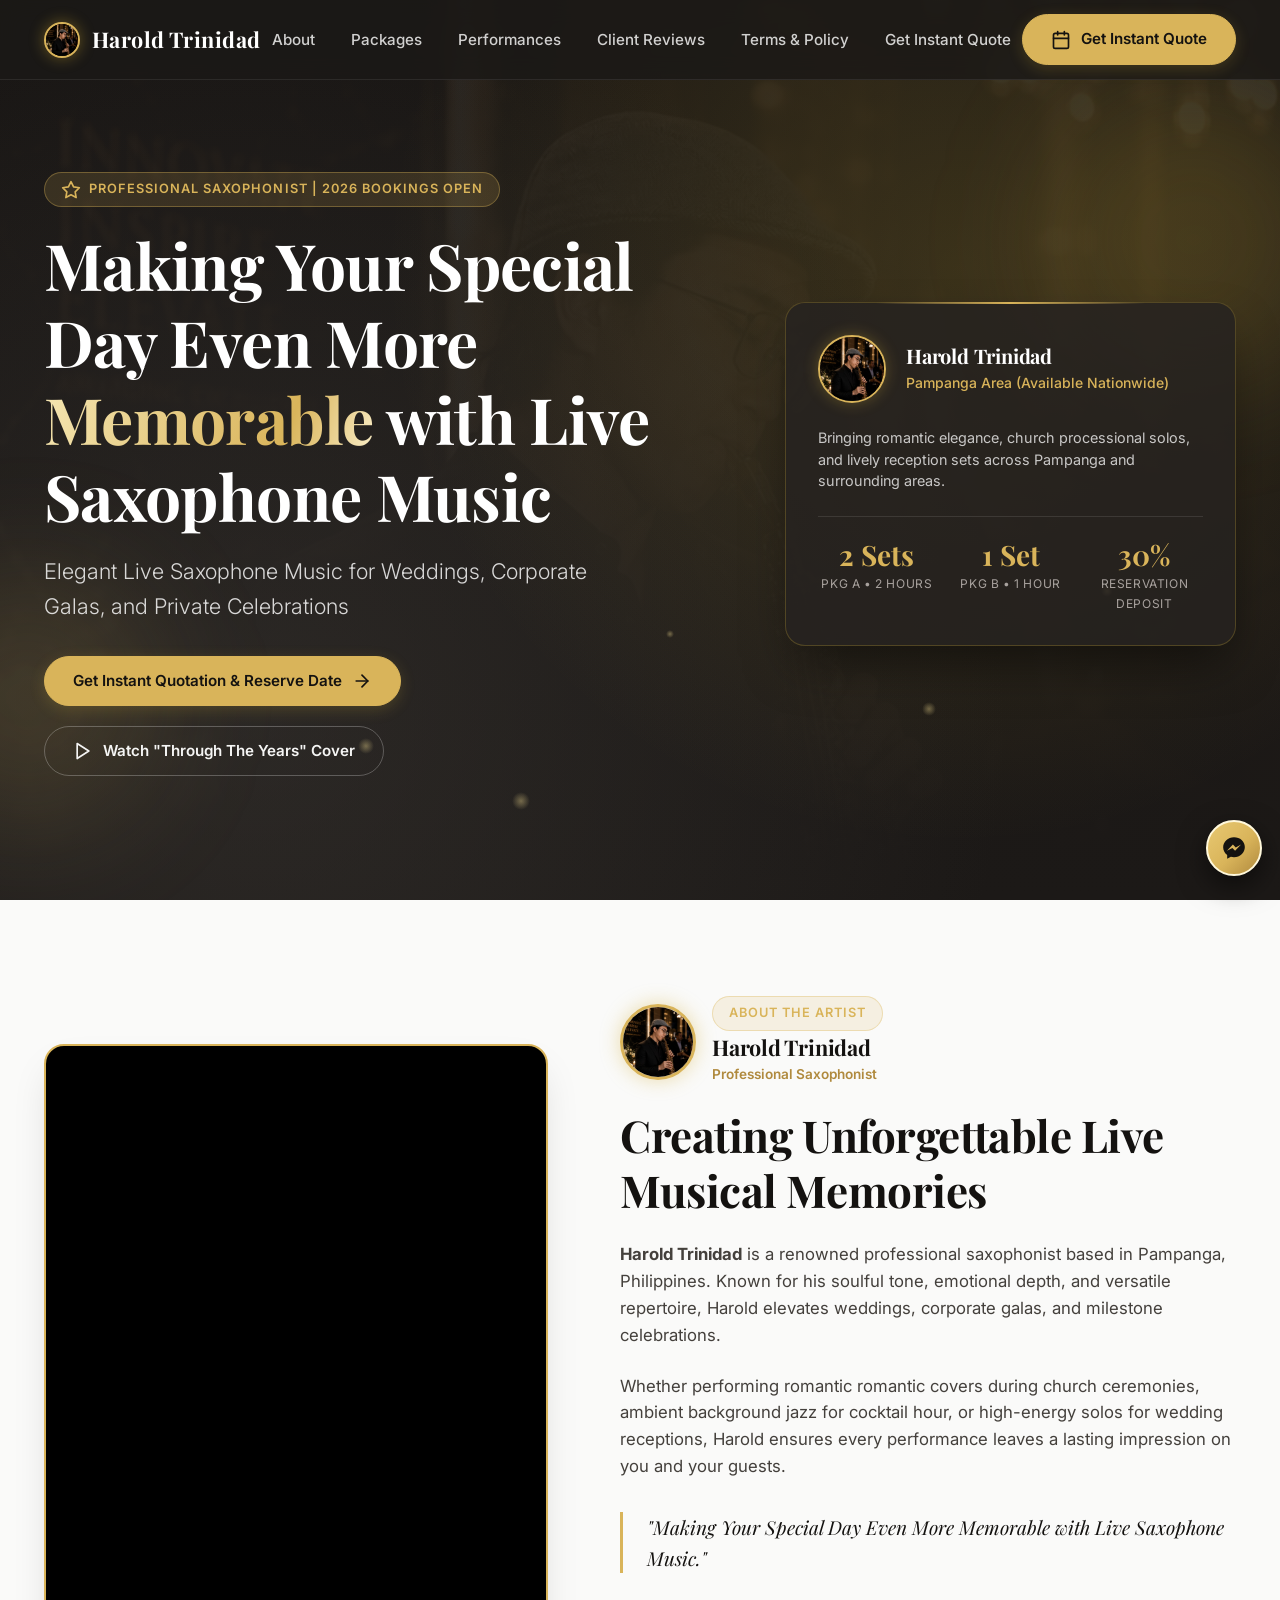
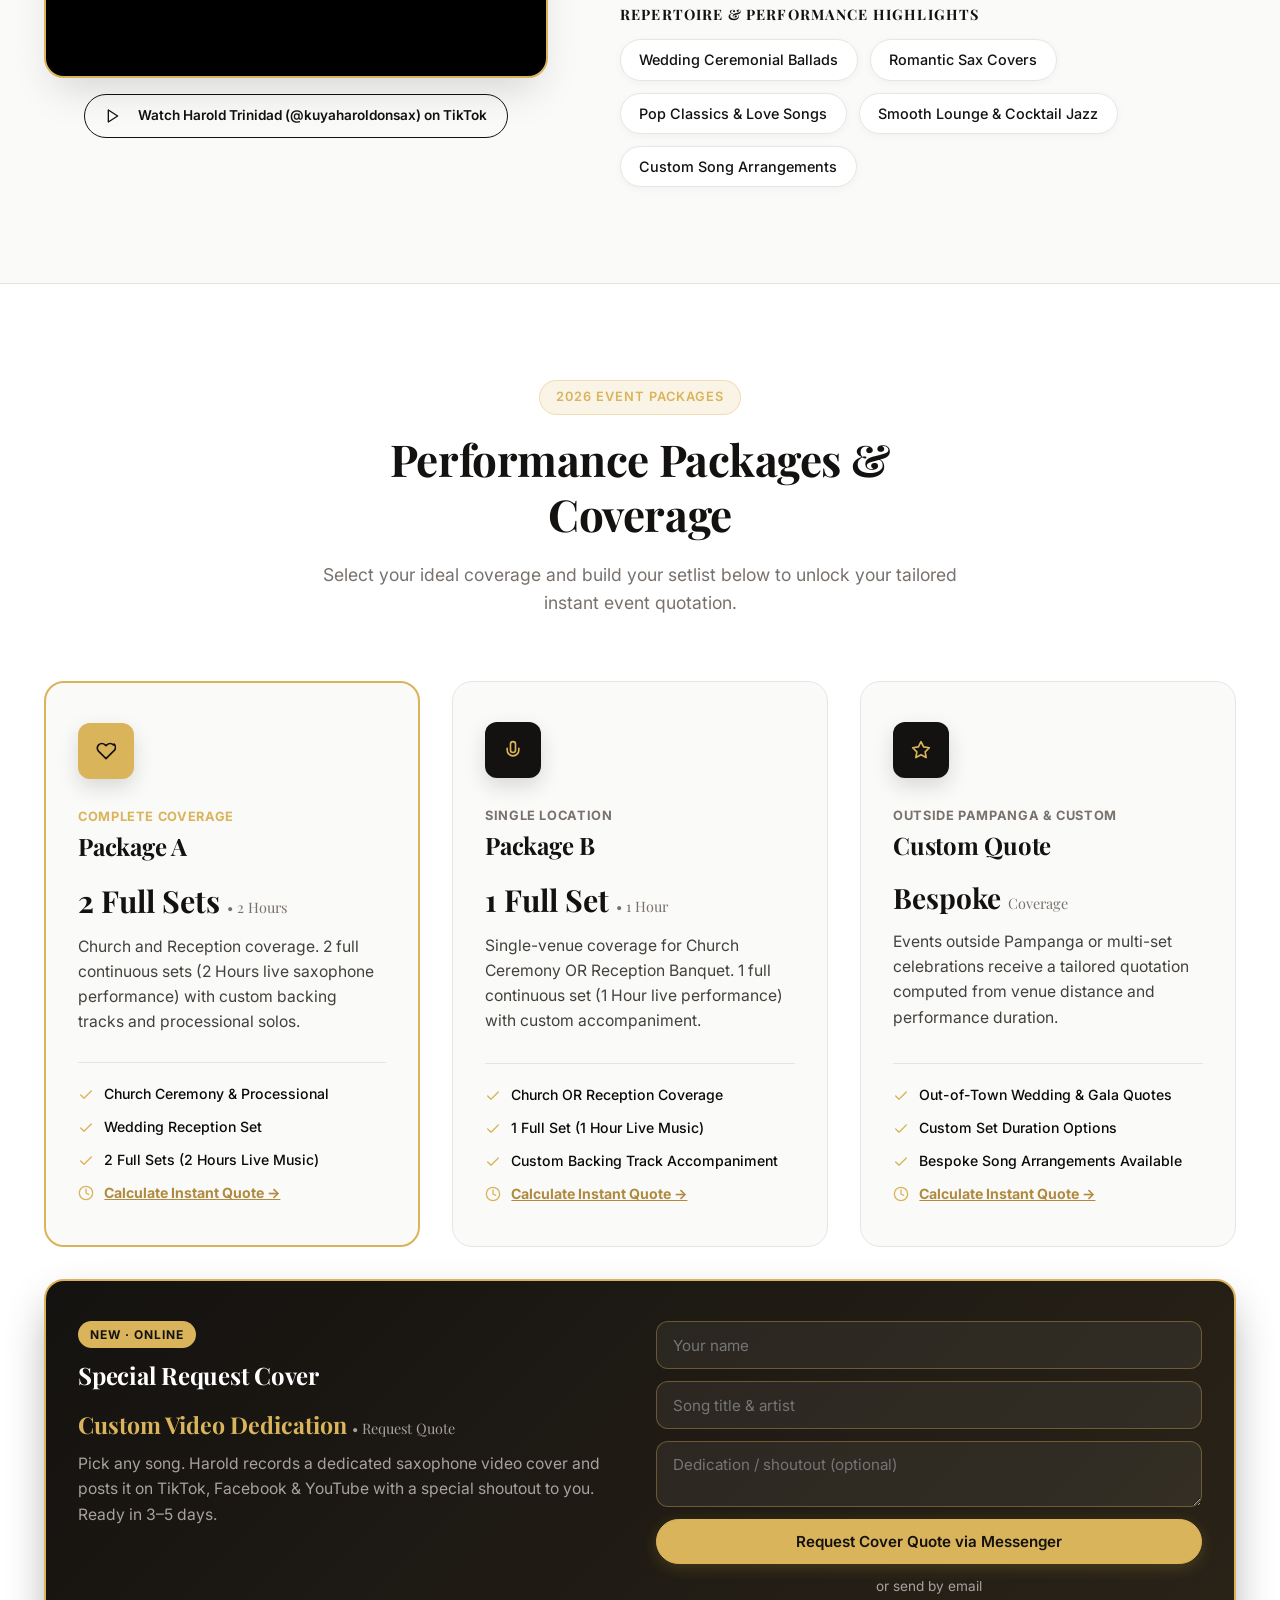
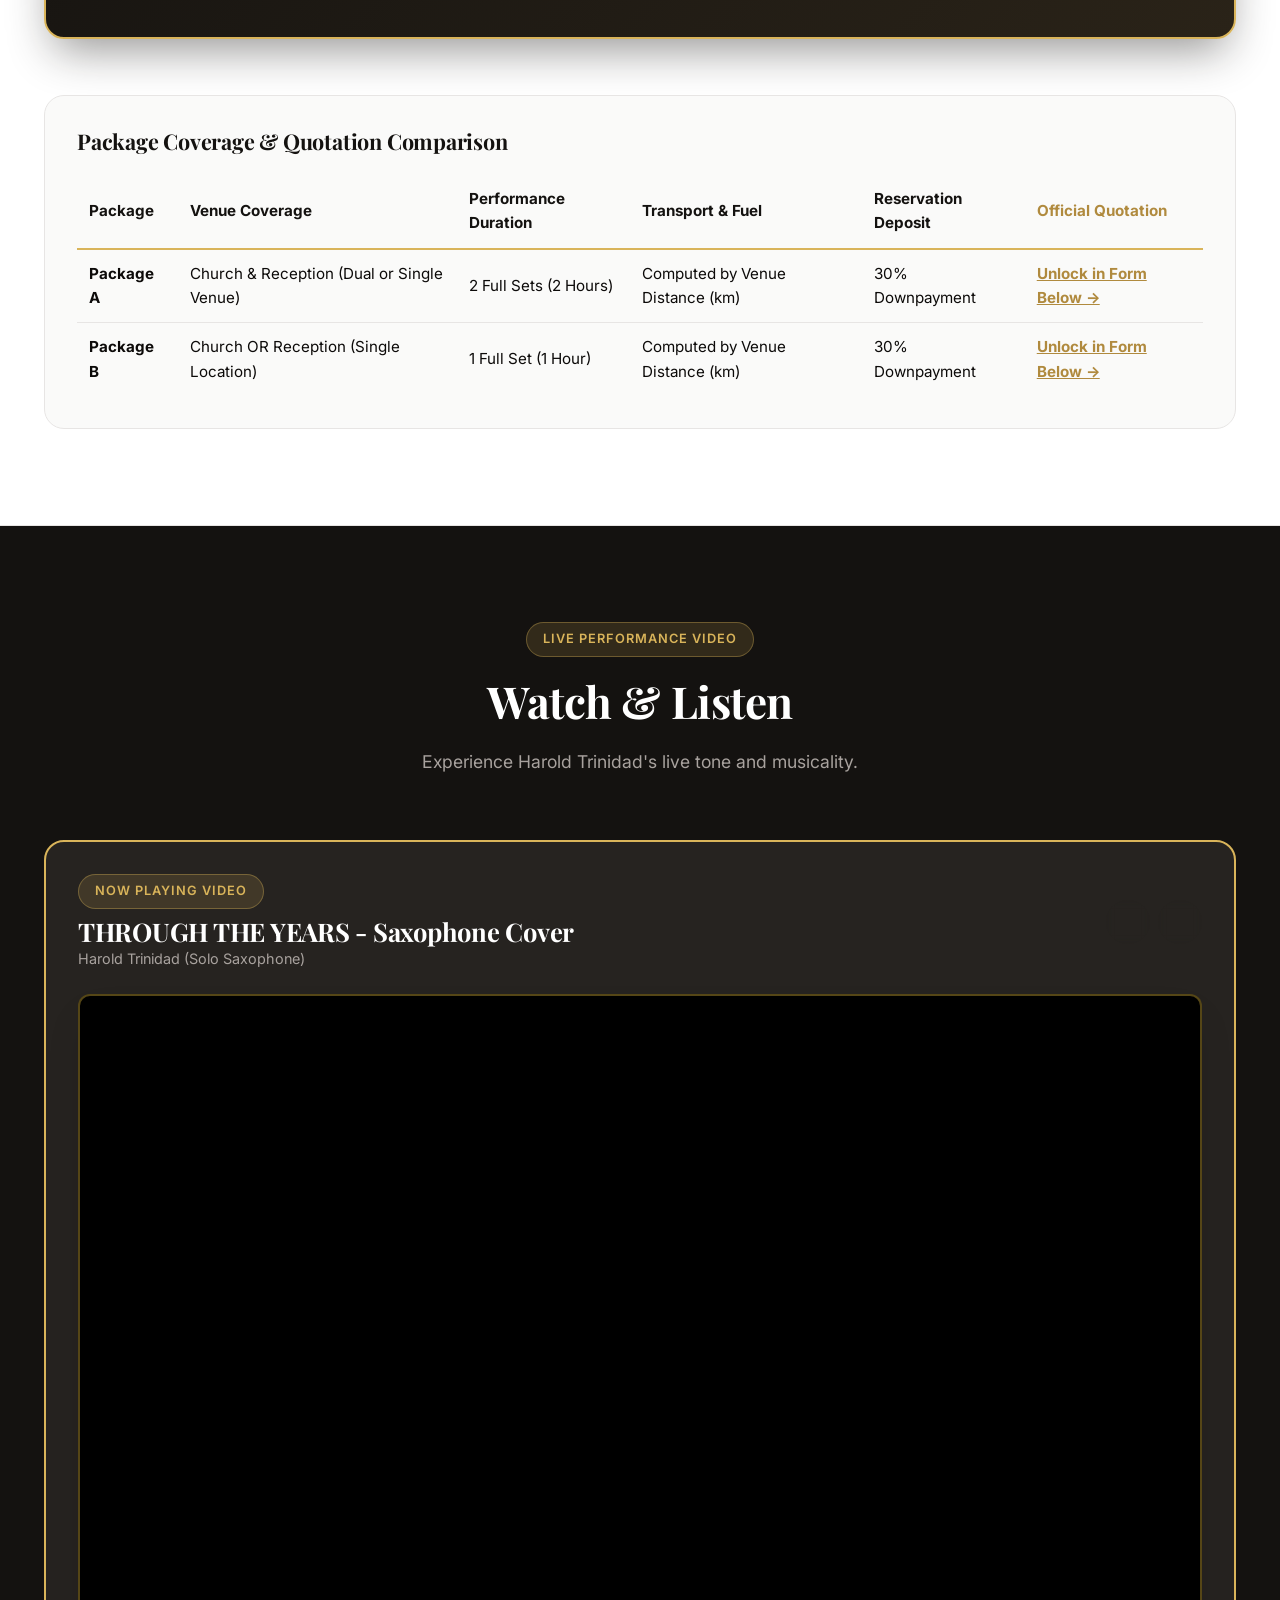
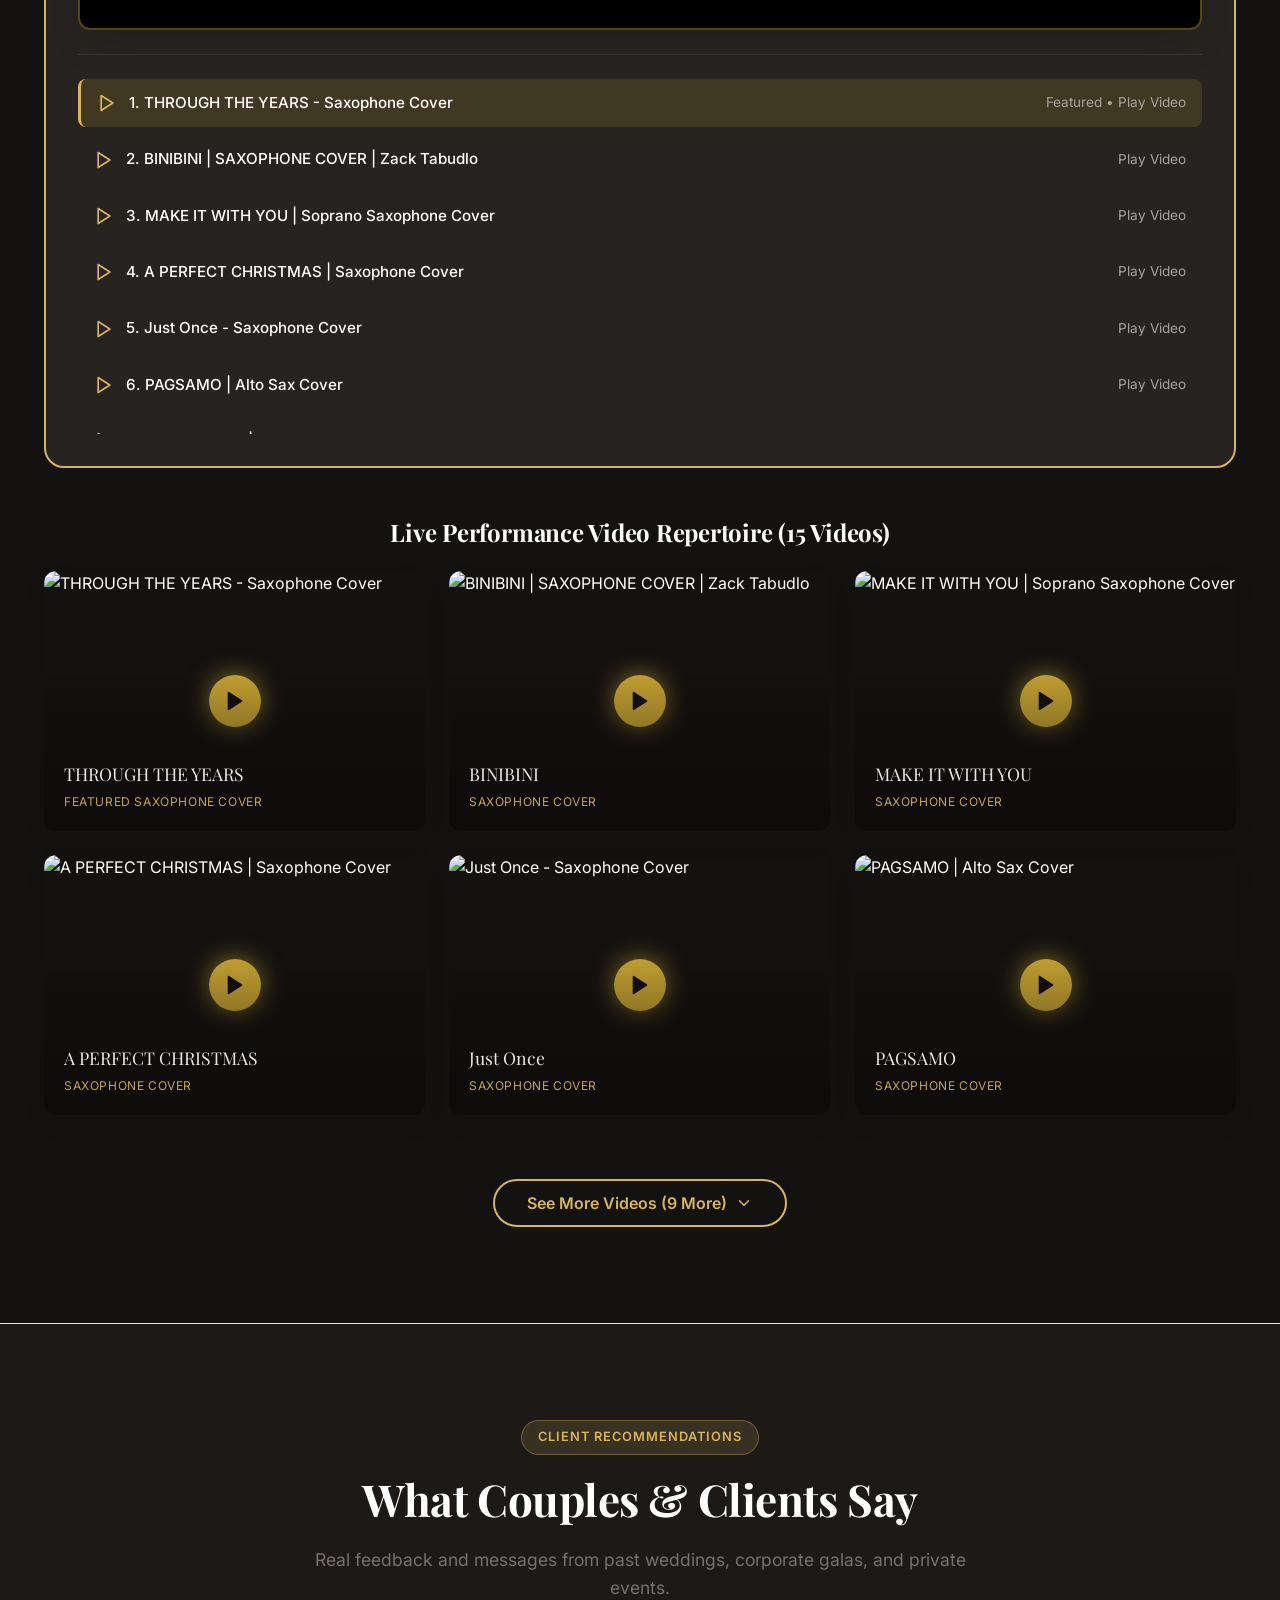
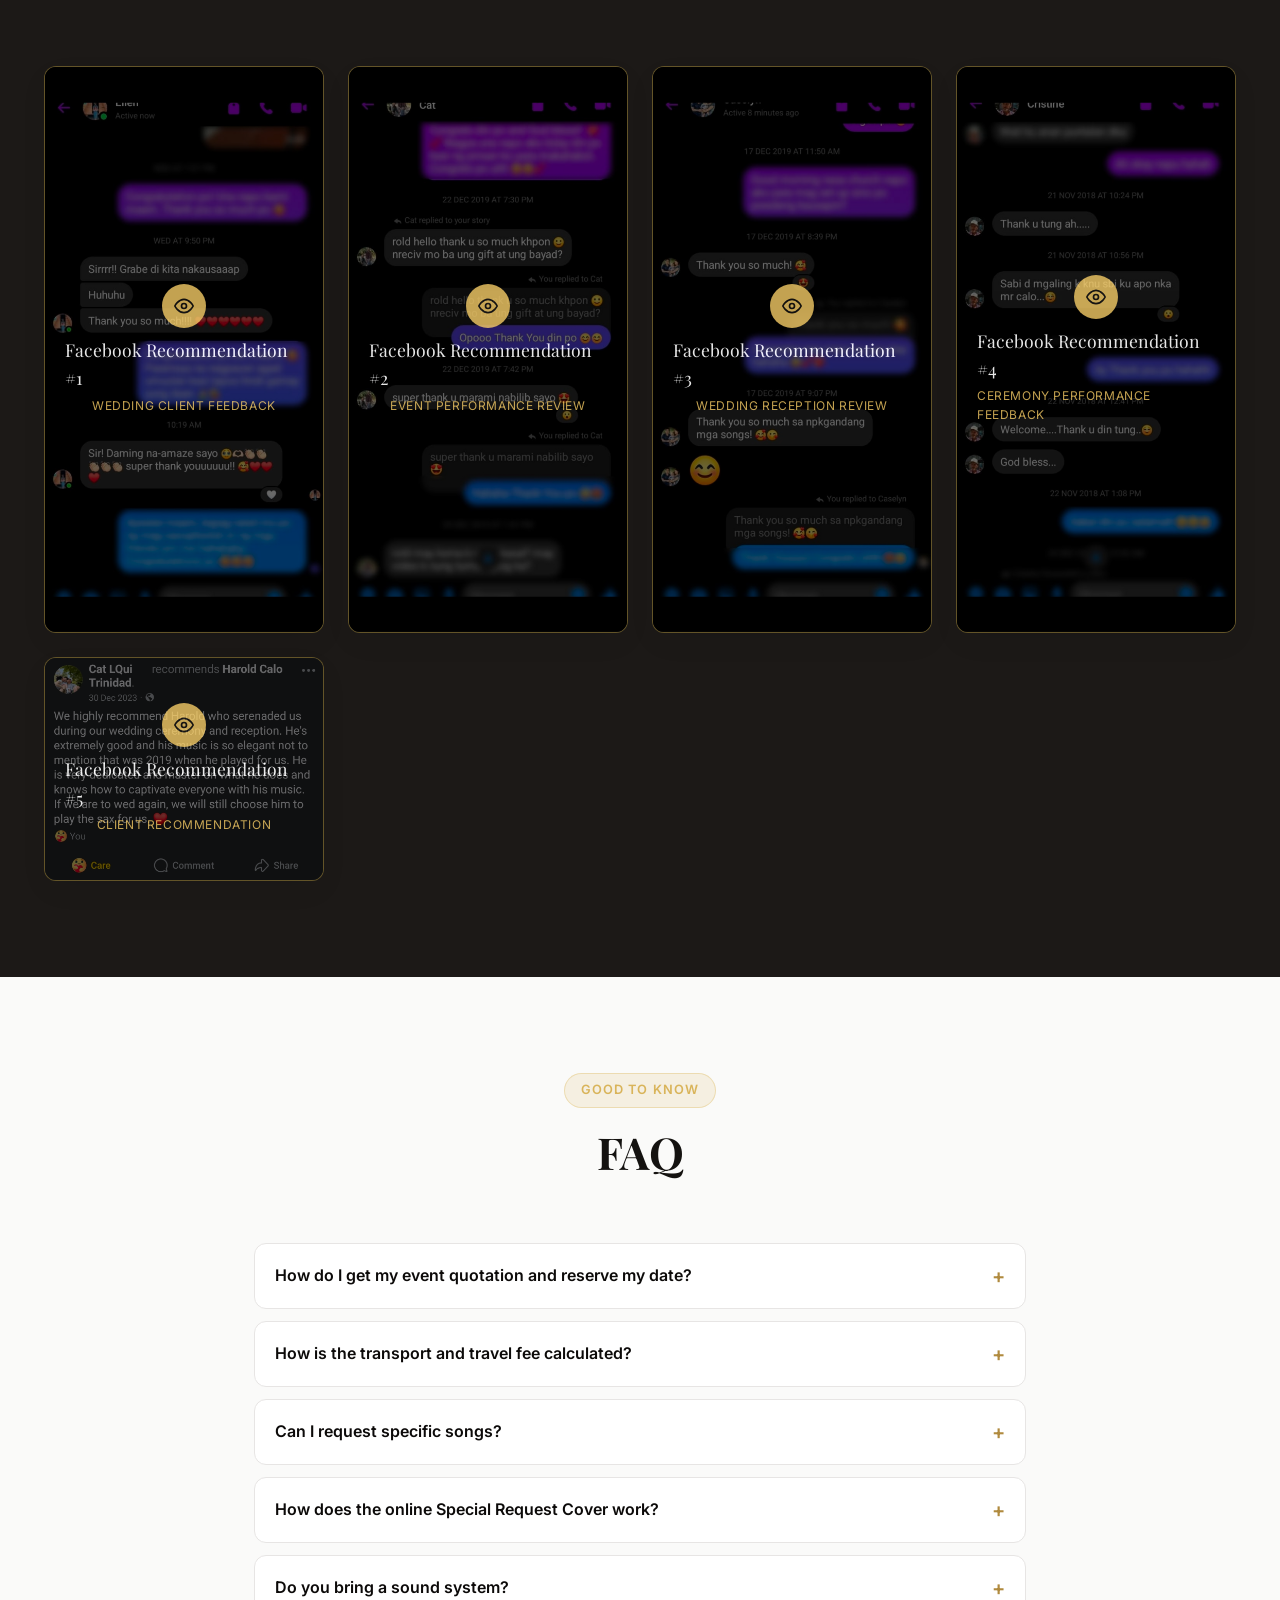
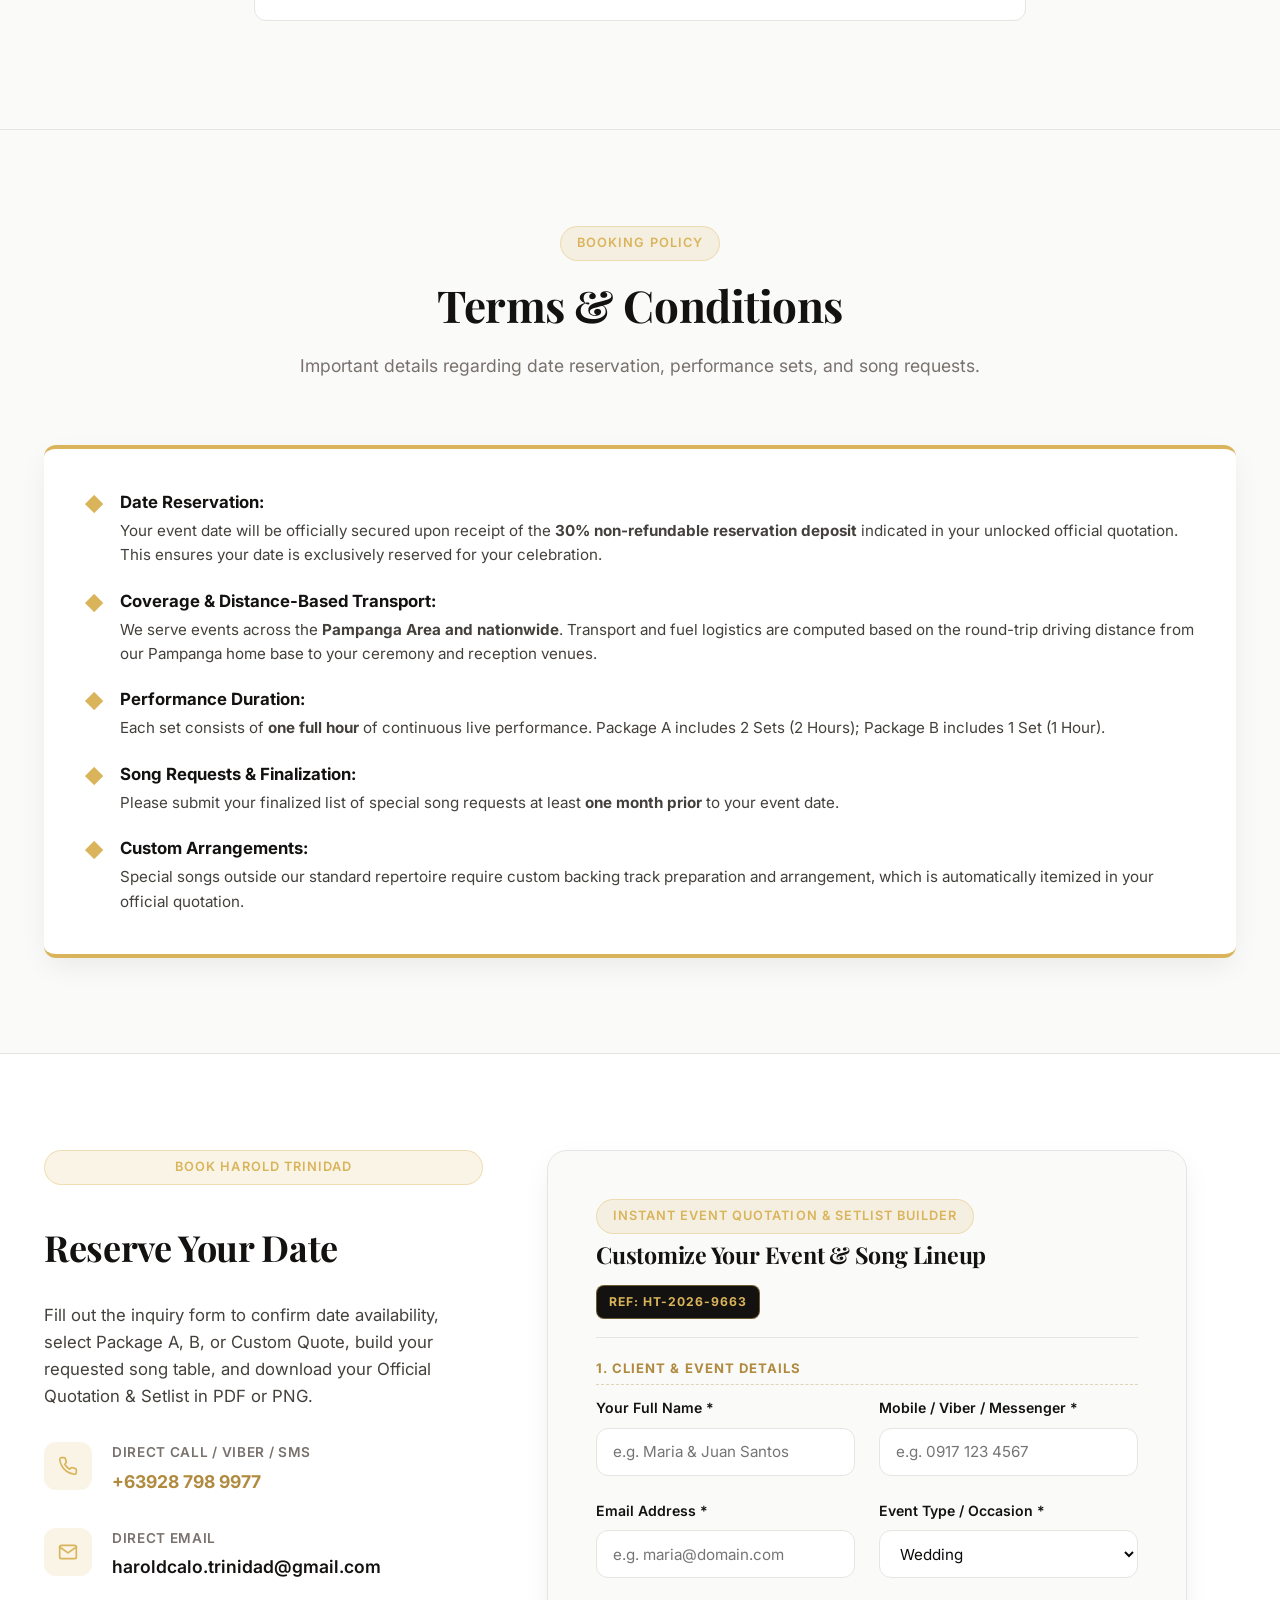
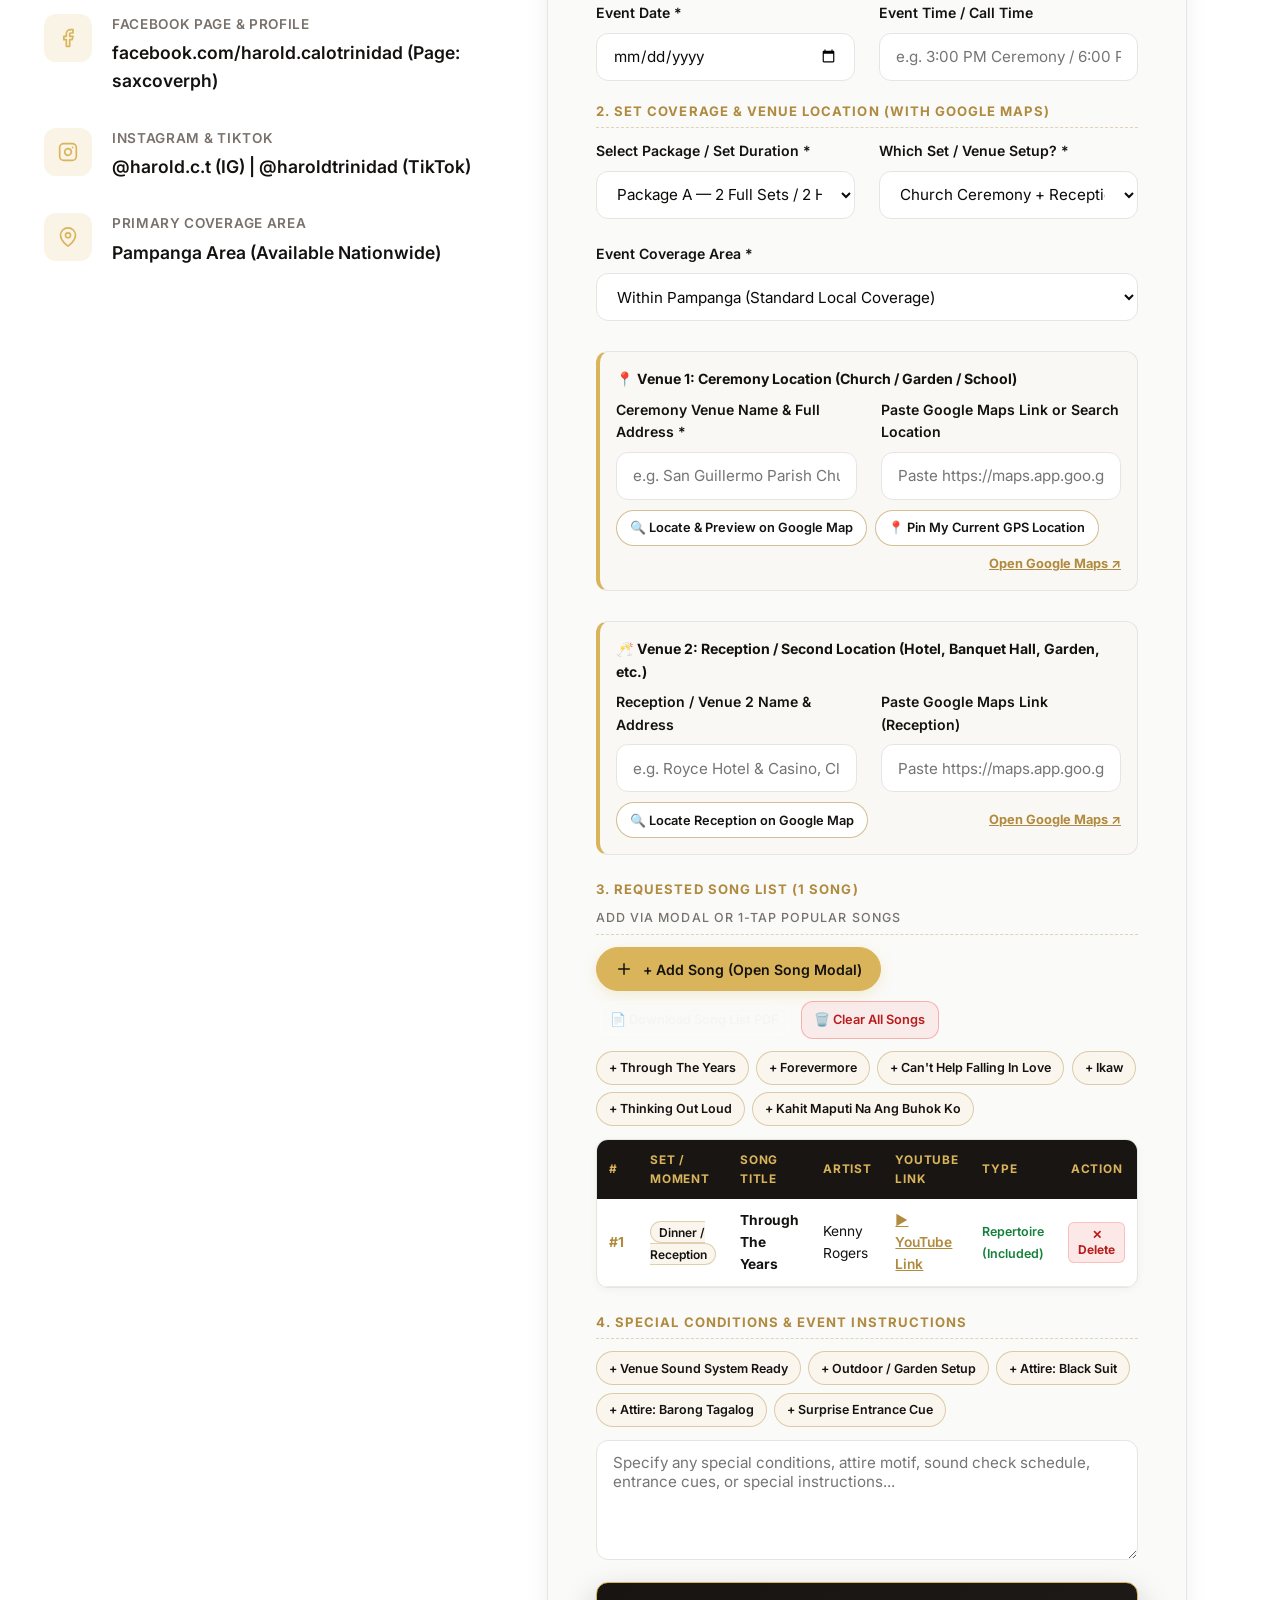
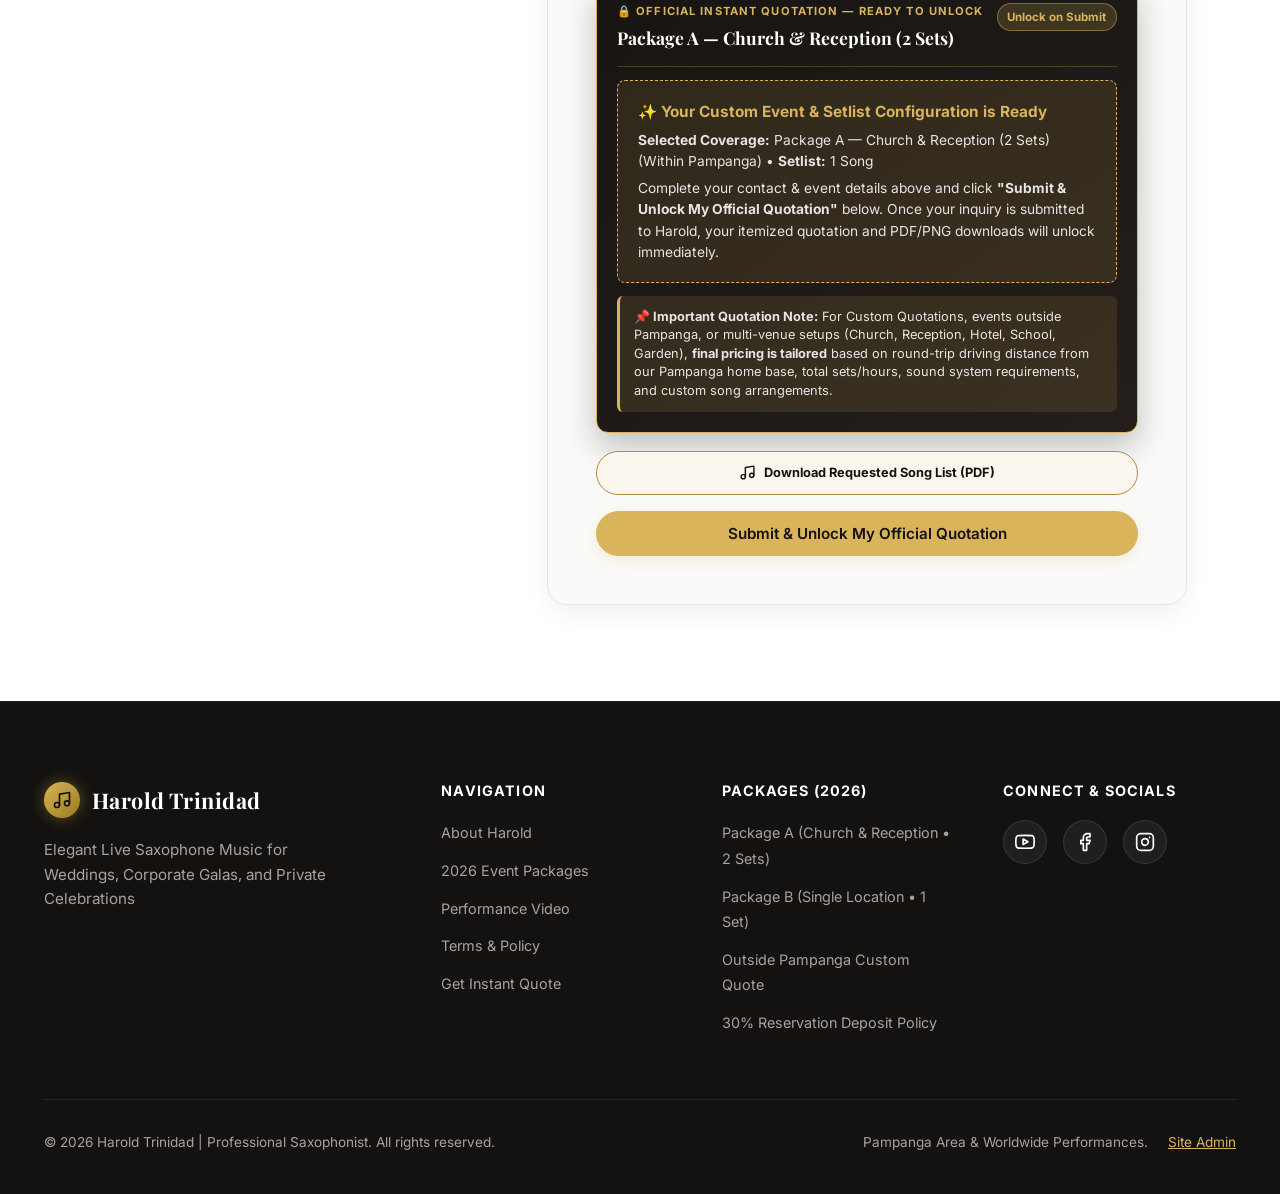
==== commit b4f1b77e: "fix: fix export buttons layout overlap and enforce verified EmailJS submission before unlocking quot" ====
--- a/index.html
+++ b/index.html
@@ -1249,18 +1249,18 @@
               </div>
 
               <!-- STEP 6: EXPORT QUOTATION PDF, SONG LIST PDF, OR PNG IMAGE & SUBMIT -->
-              <div class="quote-export-actions quote-export-actions-3">
-                <button type="button" class="btn btn-secondary quote-export-btn" id="export-pdf-btn" style="opacity: 0.65;">
-                  <svg class="svg-icon" viewBox="0 0 24 24" style="width: 18px; height: 18px;"><path d="M14 2H6a2 2 0 0 0-2 2v16a2 2 0 0 0 2 2h12a2 2 0 0 0 2-2V8z"></path><polyline points="14 2 14 8 20 8"></polyline><line x1="16" y1="13" x2="8" y2="13"></line><line x1="16" y1="17" x2="8" y2="17"></line></svg>
-                  <span id="export-pdf-btn-label">🔒 Unlock Quote PDF</span>
+              <div class="quote-export-actions quote-export-actions-3" id="quote-export-actions-row">
+                <button type="button" class="btn btn-secondary quote-export-btn" id="export-pdf-btn" style="display: none;">
+                  <svg class="svg-icon" viewBox="0 0 24 24" style="width: 17px; height: 17px;"><path d="M14 2H6a2 2 0 0 0-2 2v16a2 2 0 0 0 2 2h12a2 2 0 0 0 2-2V8z"></path><polyline points="14 2 14 8 20 8"></polyline><line x1="16" y1="13" x2="8" y2="13"></line><line x1="16" y1="17" x2="8" y2="17"></line></svg>
+                  <span id="export-pdf-btn-label">Quotation PDF</span>
                 </button>
-                <button type="button" class="btn btn-secondary quote-export-btn" id="export-songs-pdf-btn">
-                  <svg class="svg-icon" viewBox="0 0 24 24" style="width: 18px; height: 18px;"><path d="M9 18V5l12-2v13"></path><circle cx="6" cy="18" r="3"></circle><circle cx="18" cy="16" r="3"></circle></svg>
-                  <span>Download Song List PDF</span>
+                <button type="button" class="btn btn-secondary quote-export-btn" id="export-songs-pdf-btn" style="grid-column: 1 / -1;">
+                  <svg class="svg-icon" viewBox="0 0 24 24" style="width: 17px; height: 17px;"><path d="M9 18V5l12-2v13"></path><circle cx="6" cy="18" r="3"></circle><circle cx="18" cy="16" r="3"></circle></svg>
+                  <span>Download Requested Song List (PDF)</span>
                 </button>
-                <button type="button" class="btn btn-secondary quote-export-btn" id="export-img-btn" style="opacity: 0.65;">
-                  <svg class="svg-icon" viewBox="0 0 24 24" style="width: 18px; height: 18px;"><rect x="3" y="3" width="18" height="18" rx="2" ry="2"></rect><circle cx="8.5" cy="8.5" r="1.5"></circle><polyline points="21 15 16 10 5 21"></polyline></svg>
-                  <span id="export-img-btn-label">🔒 Unlock Quote PNG</span>
+                <button type="button" class="btn btn-secondary quote-export-btn" id="export-img-btn" style="display: none;">
+                  <svg class="svg-icon" viewBox="0 0 24 24" style="width: 17px; height: 17px;"><rect x="3" y="3" width="18" height="18" rx="2" ry="2"></rect><circle cx="8.5" cy="8.5" r="1.5"></circle><polyline points="21 15 16 10 5 21"></polyline></svg>
+                  <span id="export-img-btn-label">Save Quote PNG</span>
                 </button>
               </div>
 
--- a/styles.css
+++ b/styles.css
@@ -2192,21 +2192,26 @@
 .quote-export-actions {
   display: grid;
   grid-template-columns: 1fr 1fr;
-  gap: 0.75rem;
+  gap: 0.65rem;
   margin-top: 1.15rem;
 }
 
 .quote-export-actions-3 {
-  grid-template-columns: repeat(3, 1fr);
+  grid-template-columns: repeat(3, minmax(0, 1fr));
 }
 
 .quote-export-btn {
   background: #FAF6EE;
   border: 1.5px solid var(--accent-gold-hover);
   color: var(--primary-dark);
-  font-size: 0.85rem;
+  font-size: 0.8rem;
   font-weight: 700;
-  padding: 0.75rem 0.75rem;
+  padding: 0.65rem 0.6rem;
+  width: 100%;
+  min-width: 0;
+  white-space: normal;
+  line-height: 1.25;
+  gap: 0.45rem;
 }
 
 .quote-export-btn:hover {
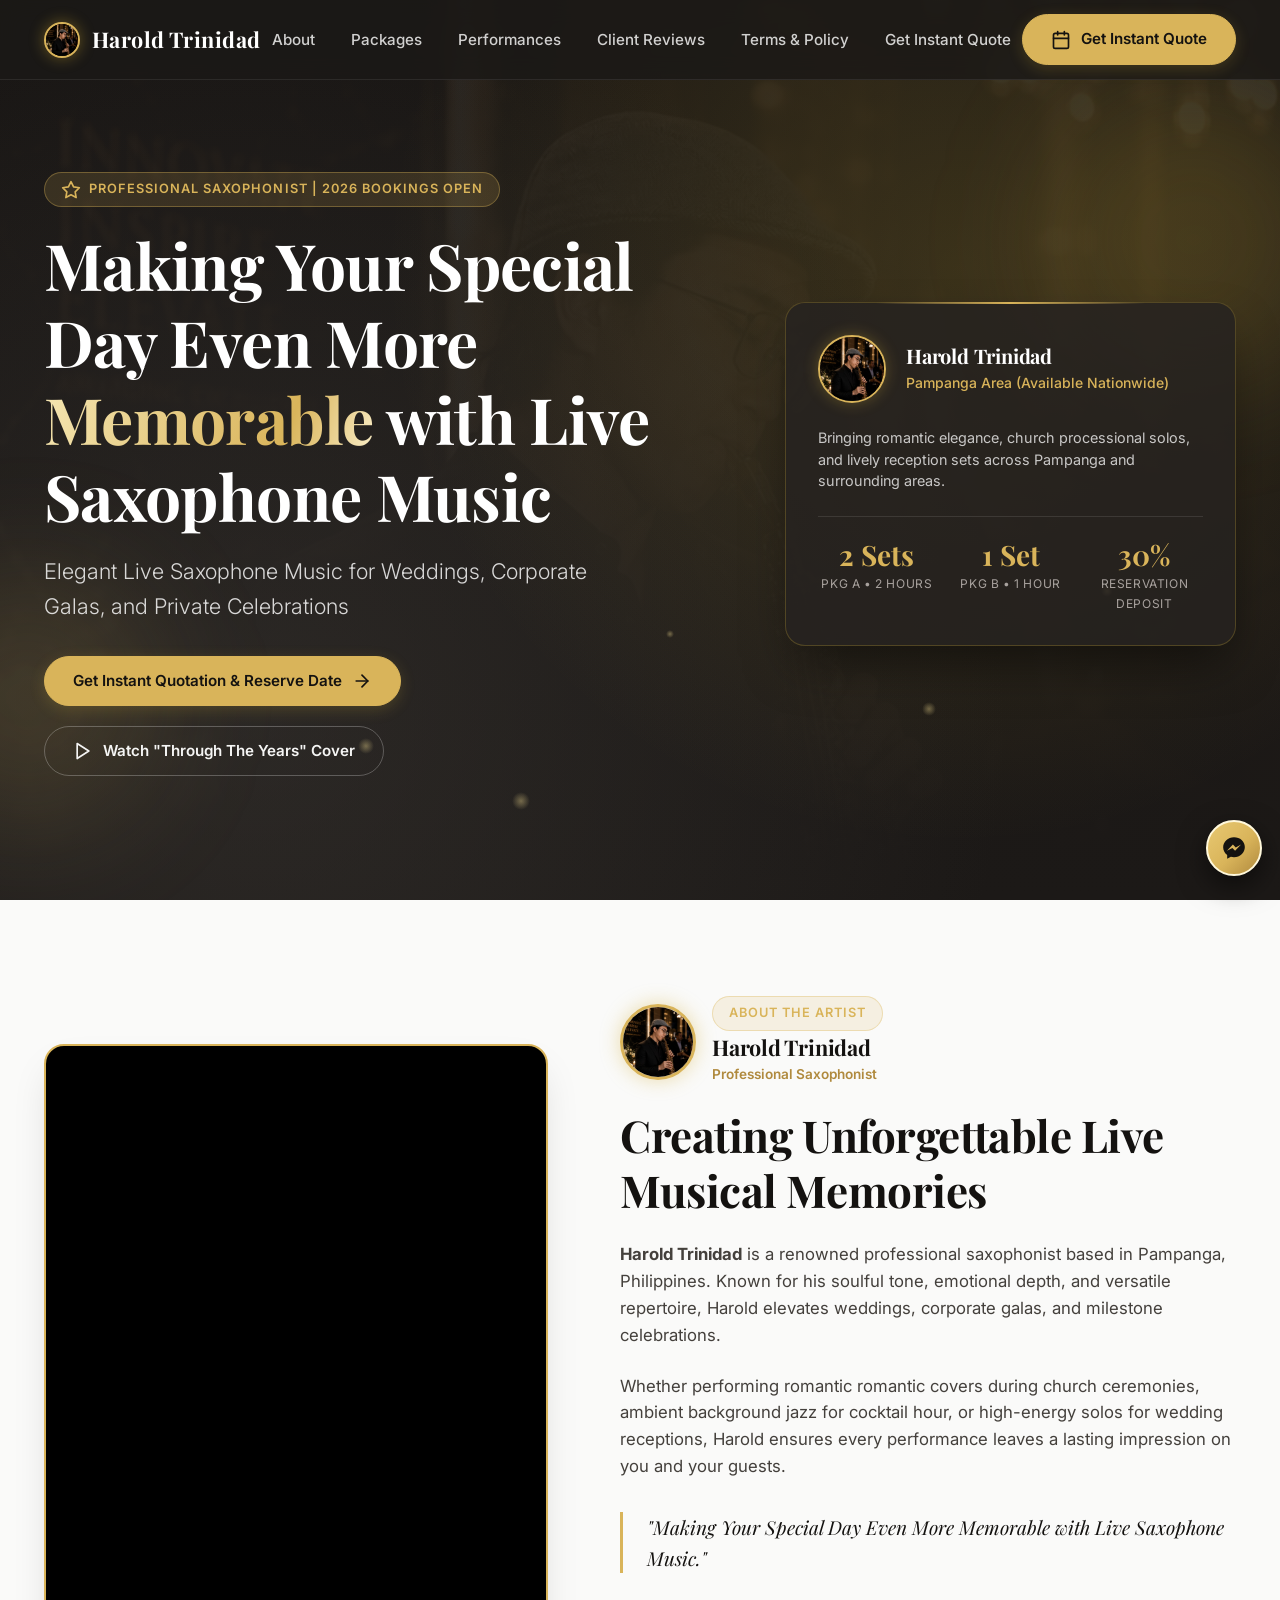
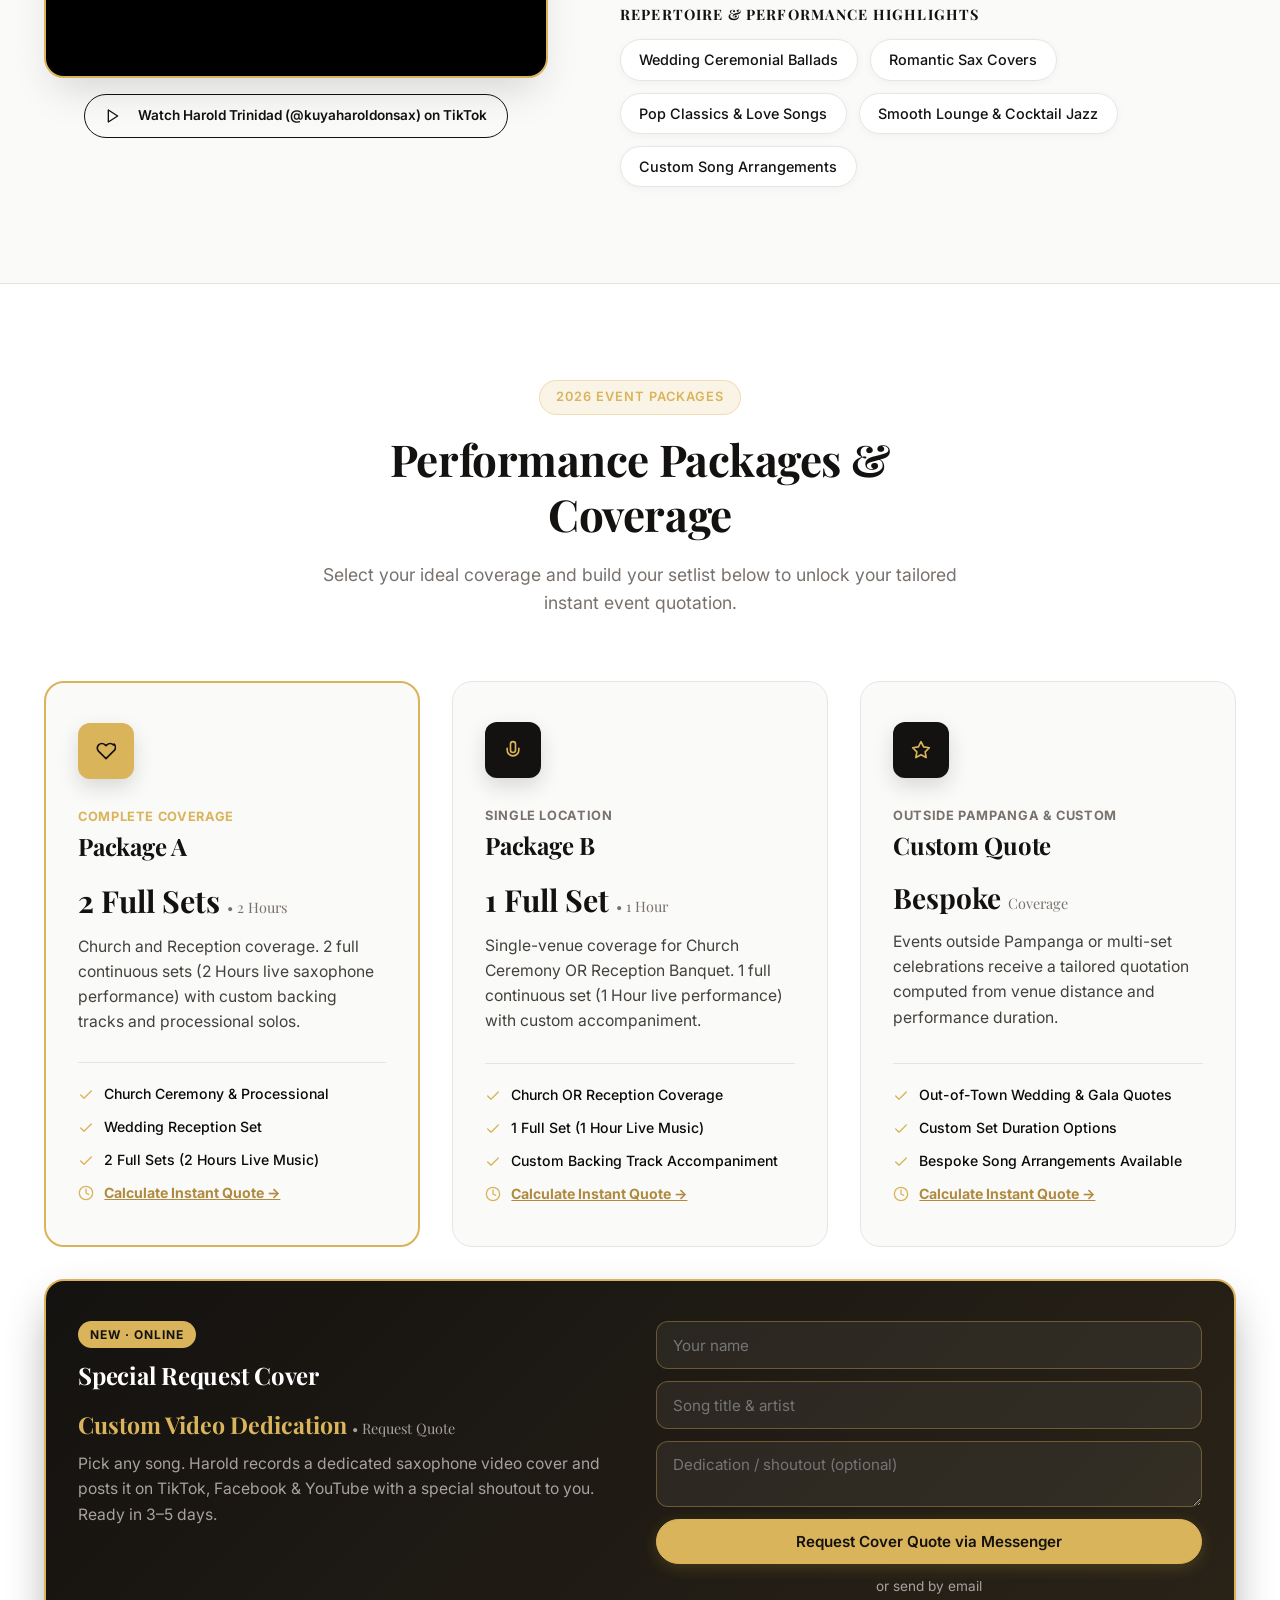
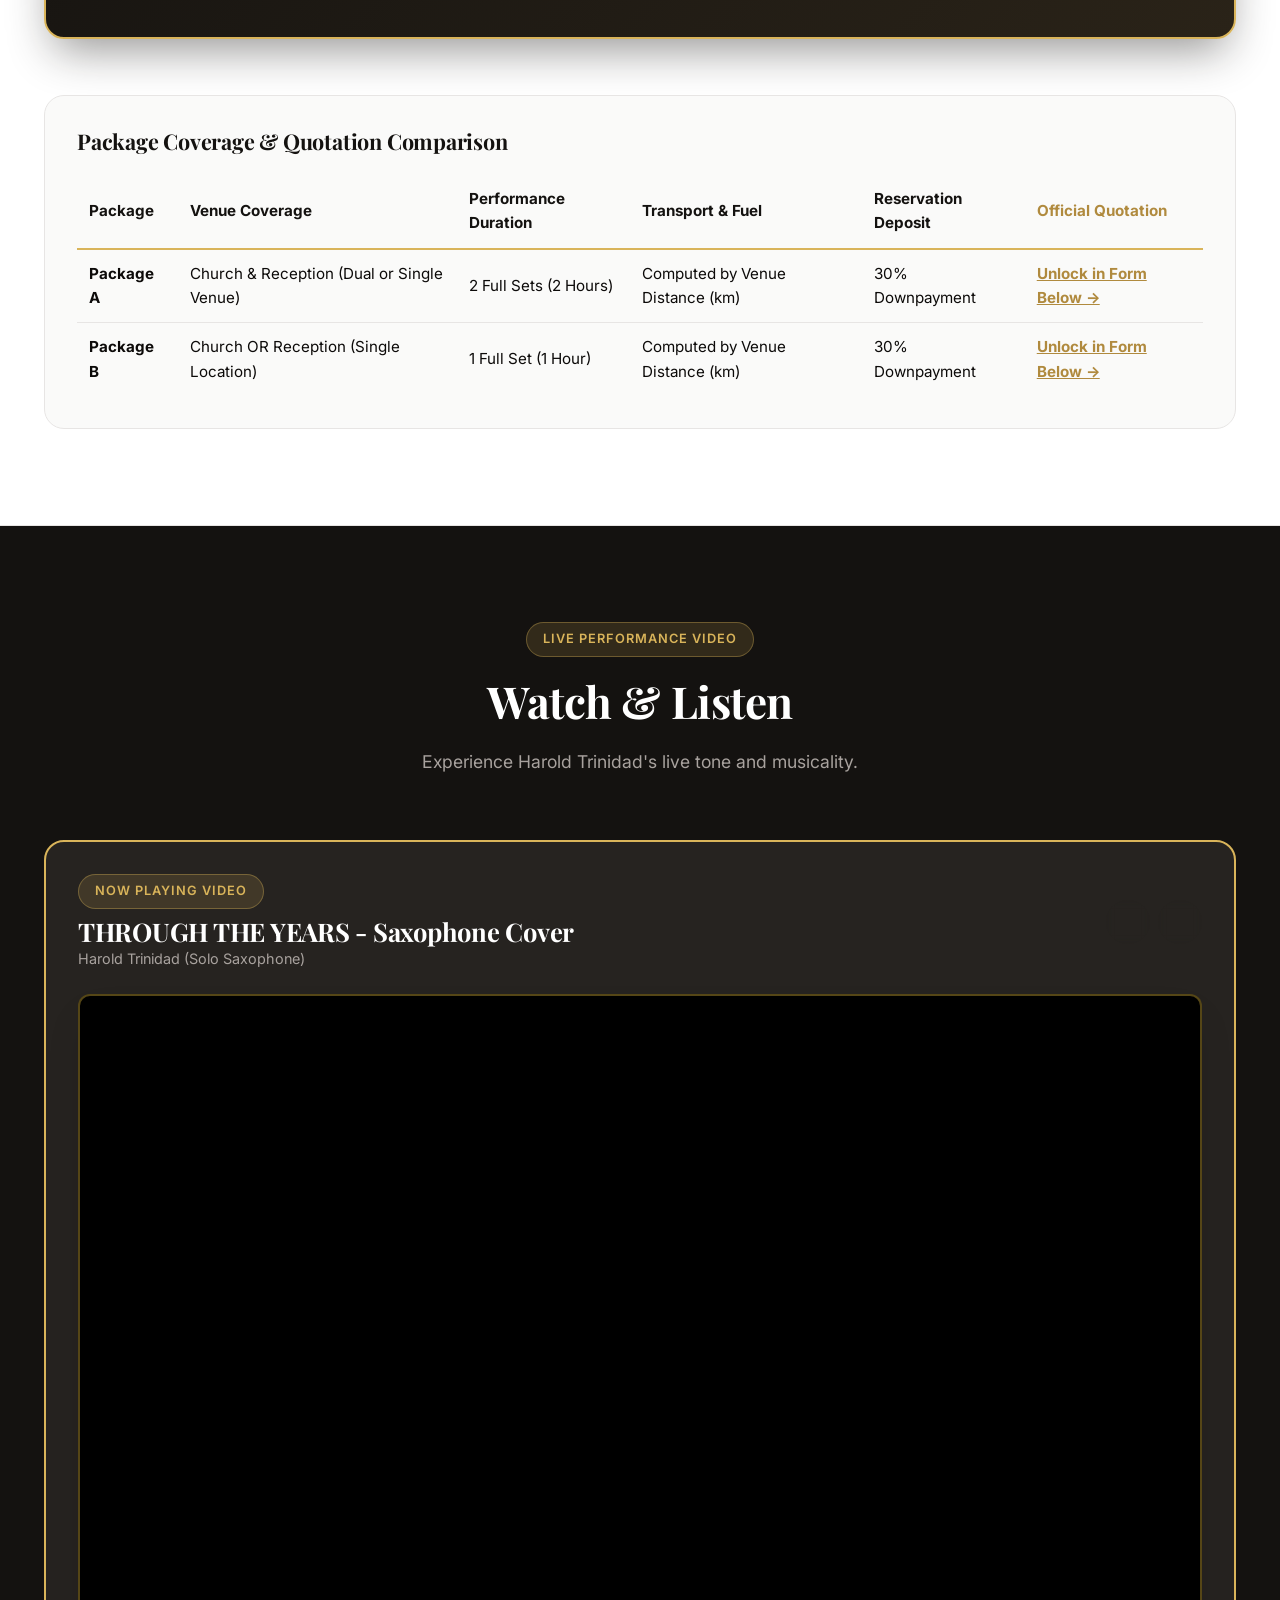
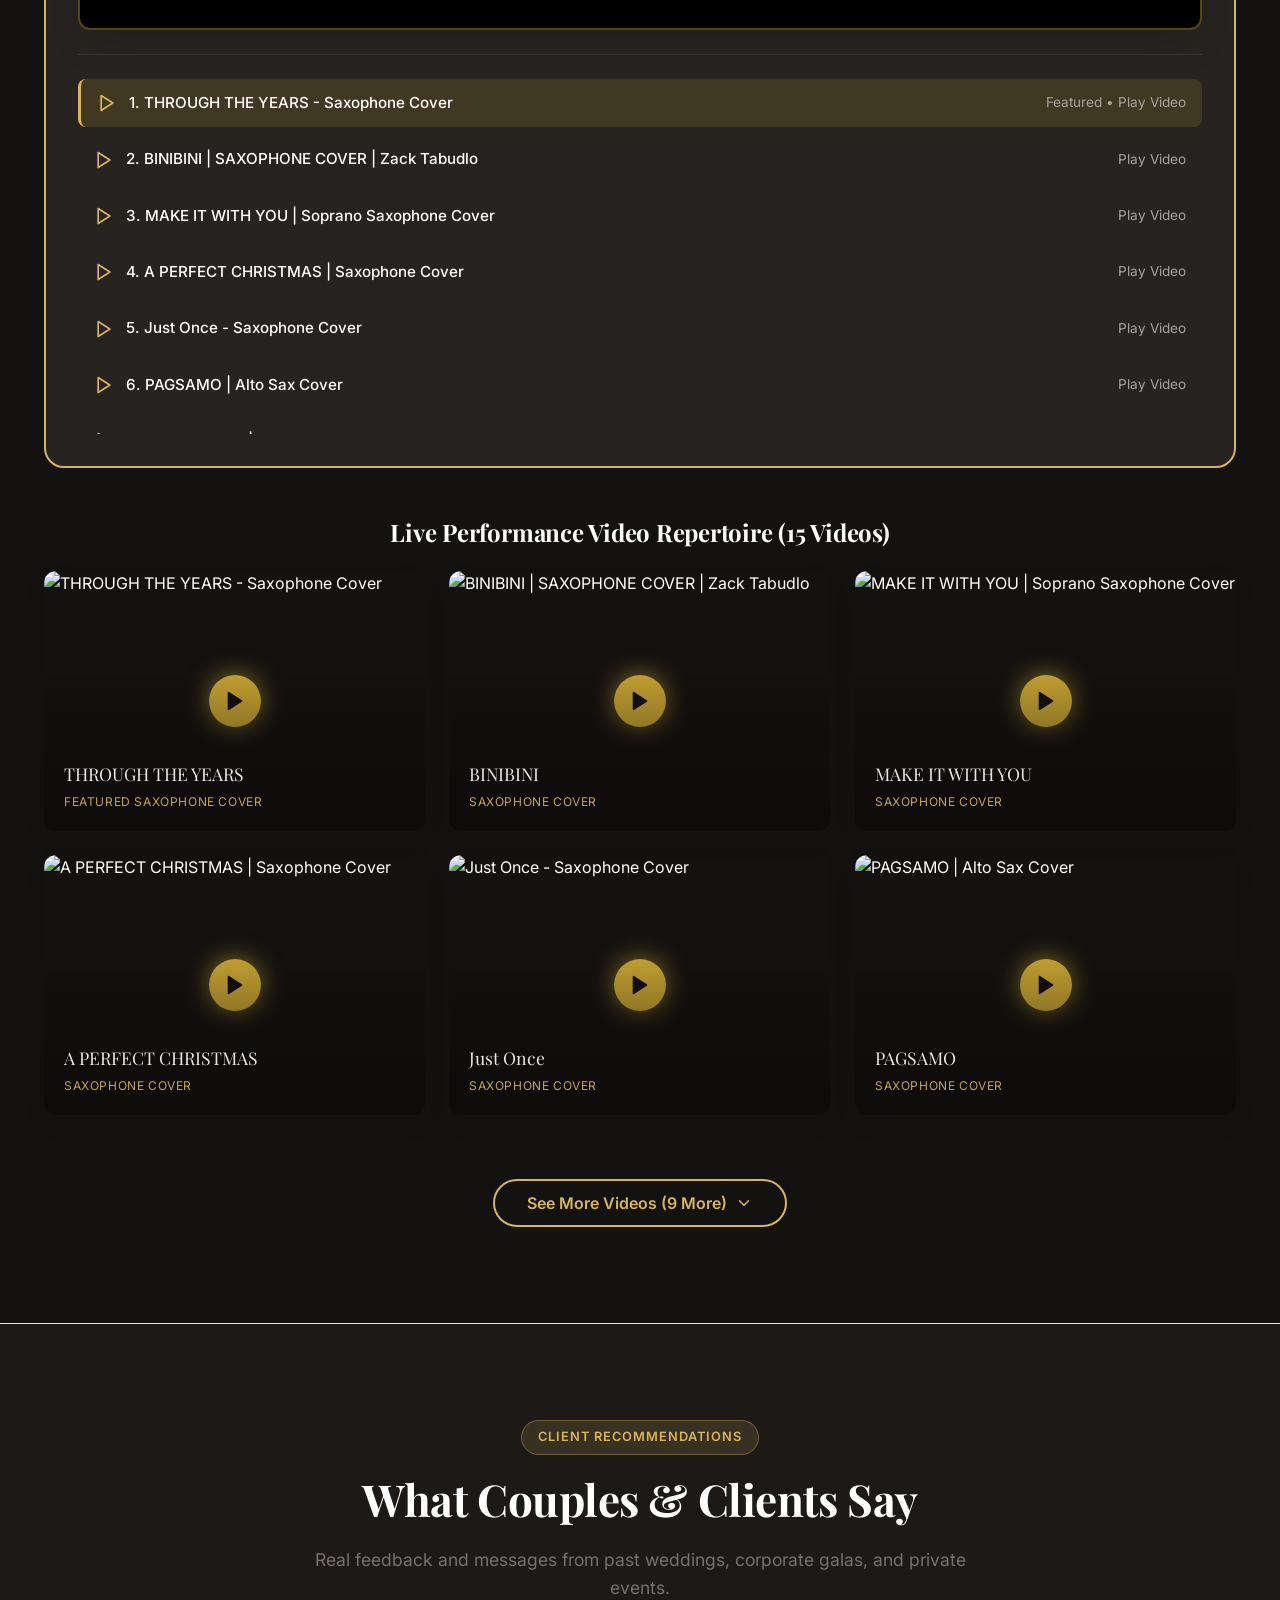
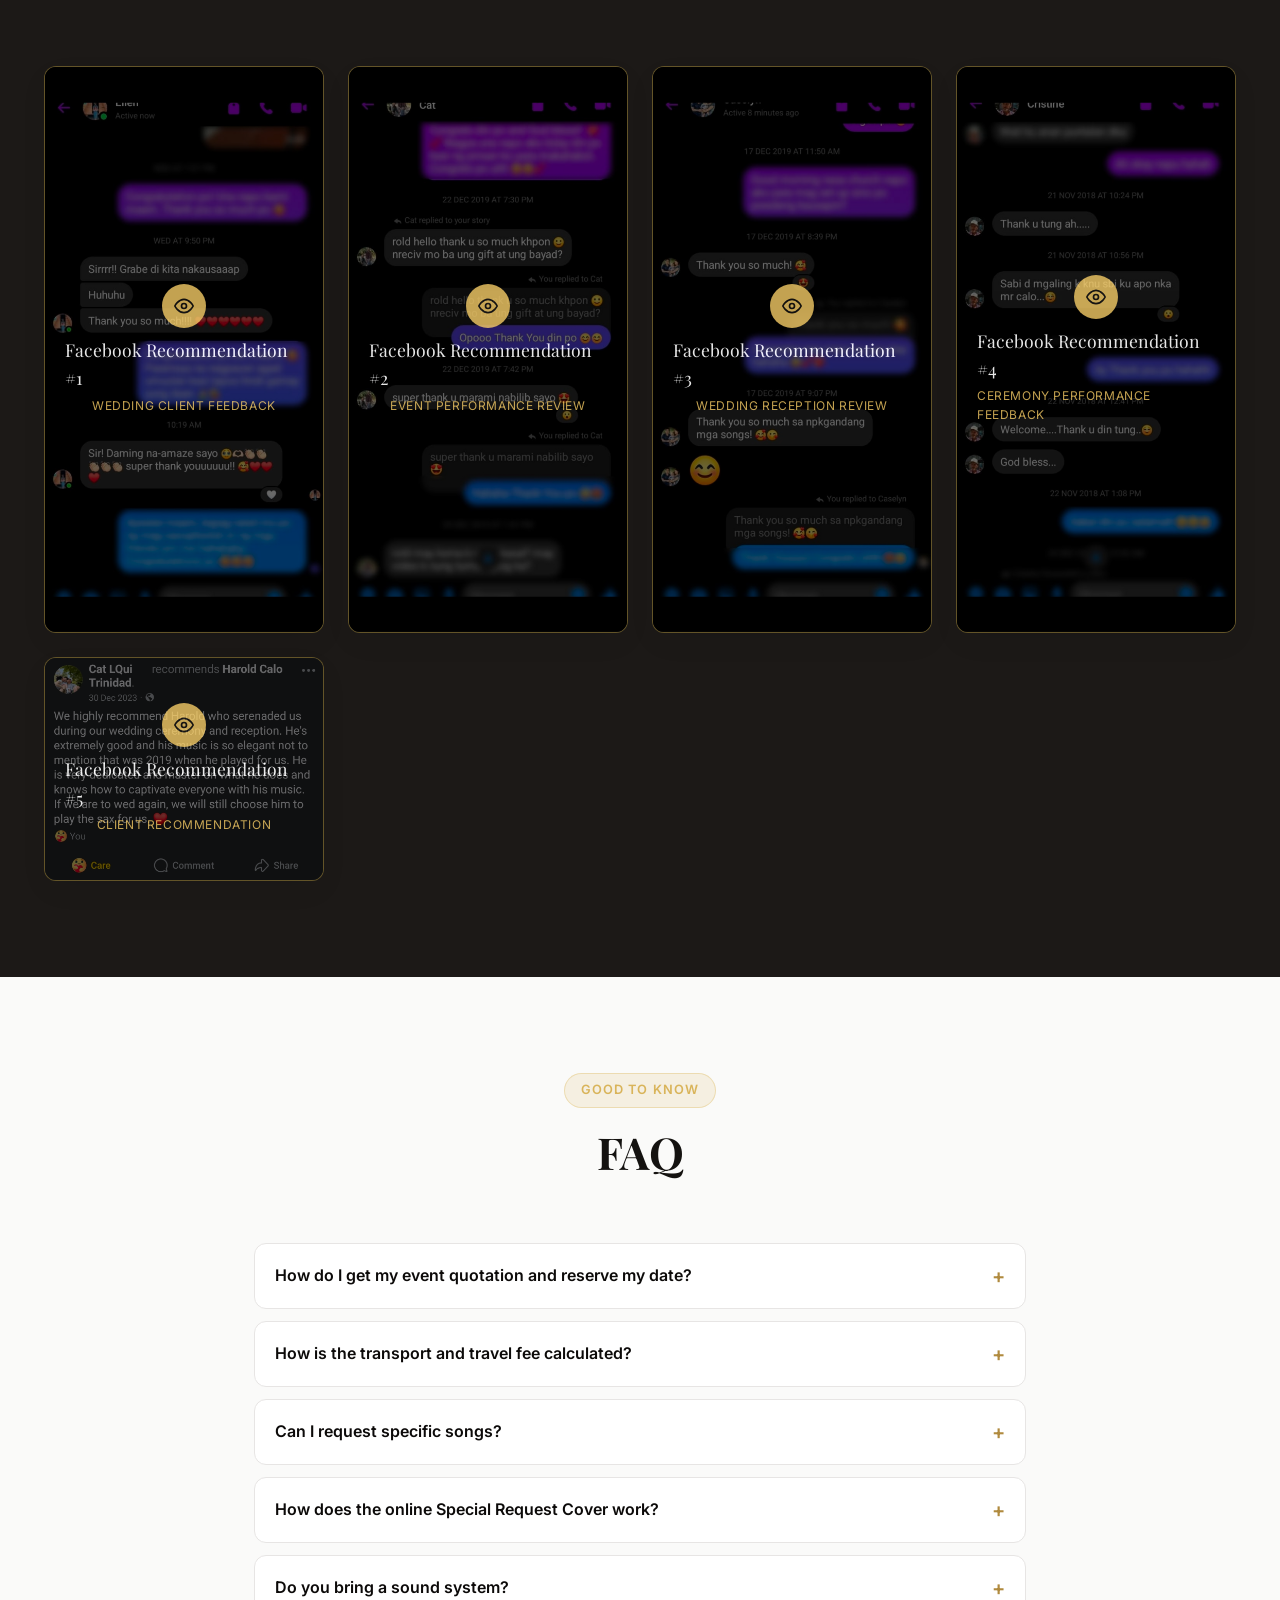
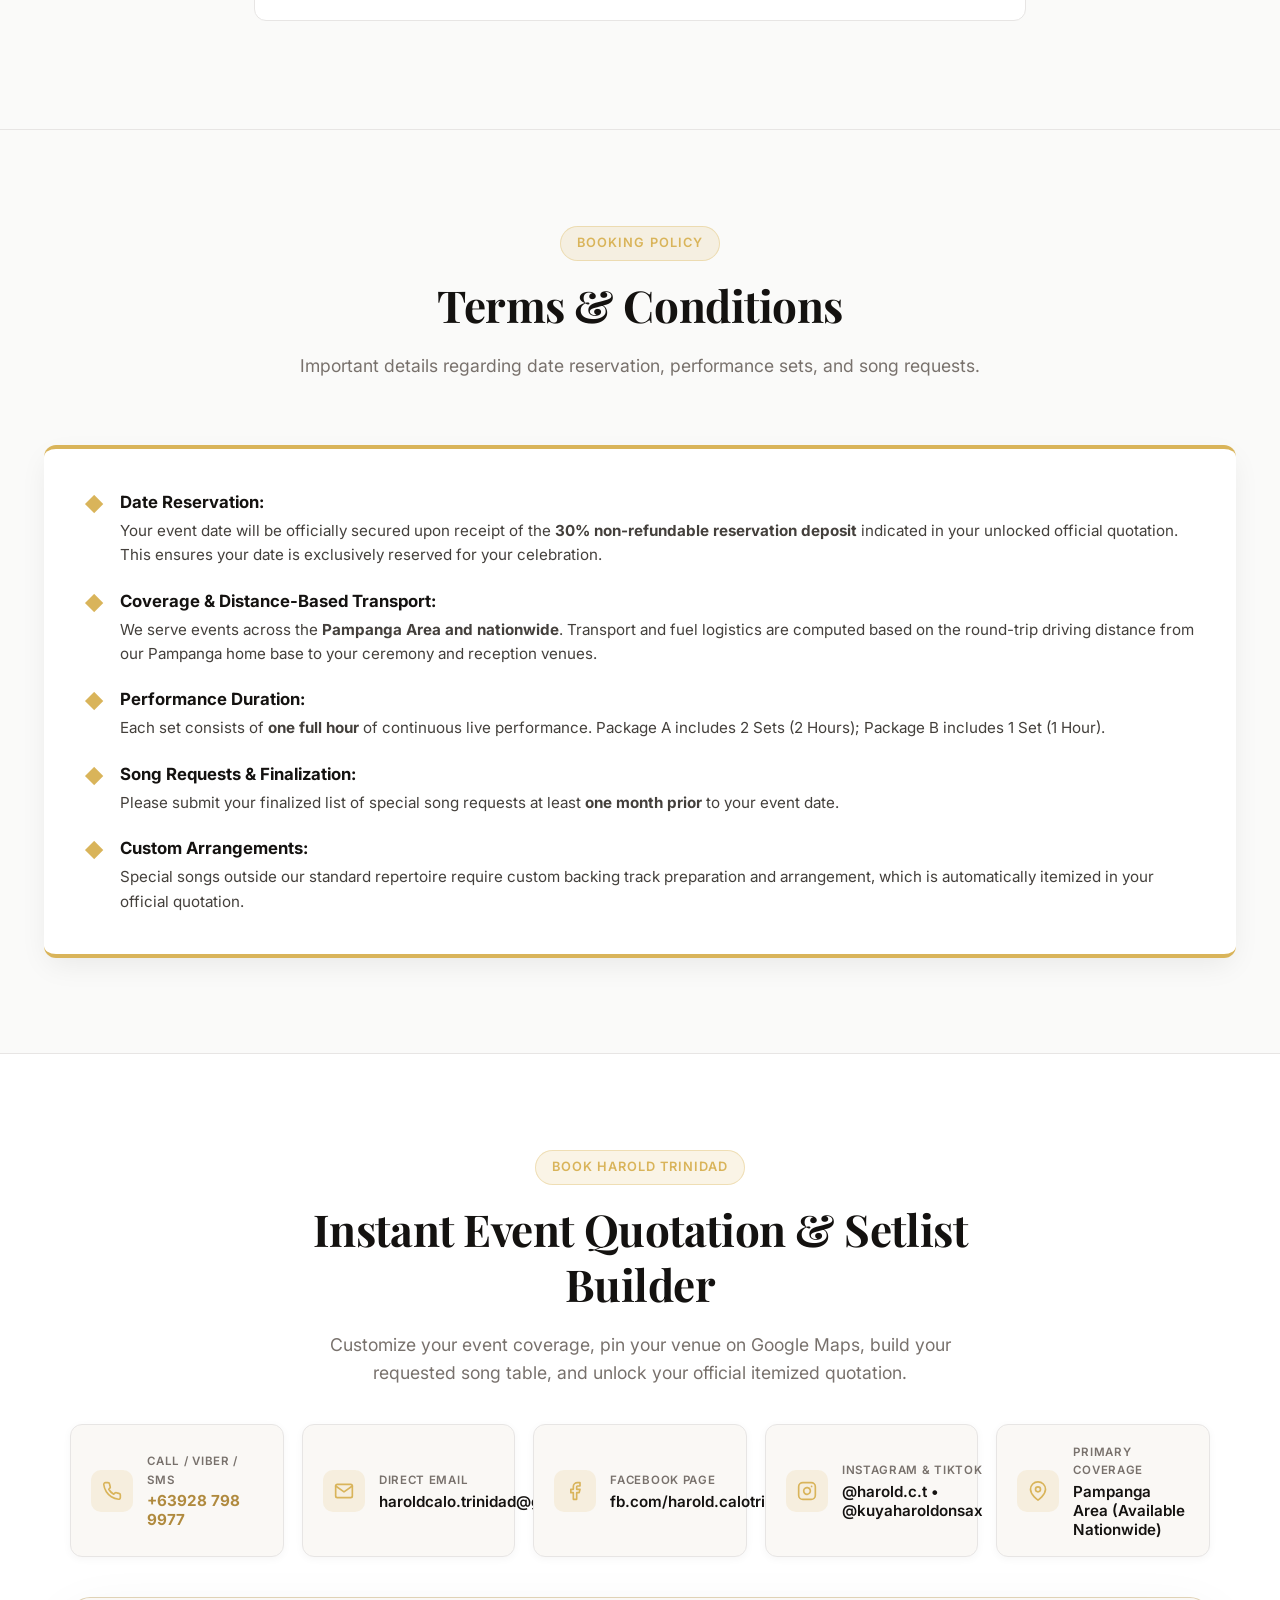
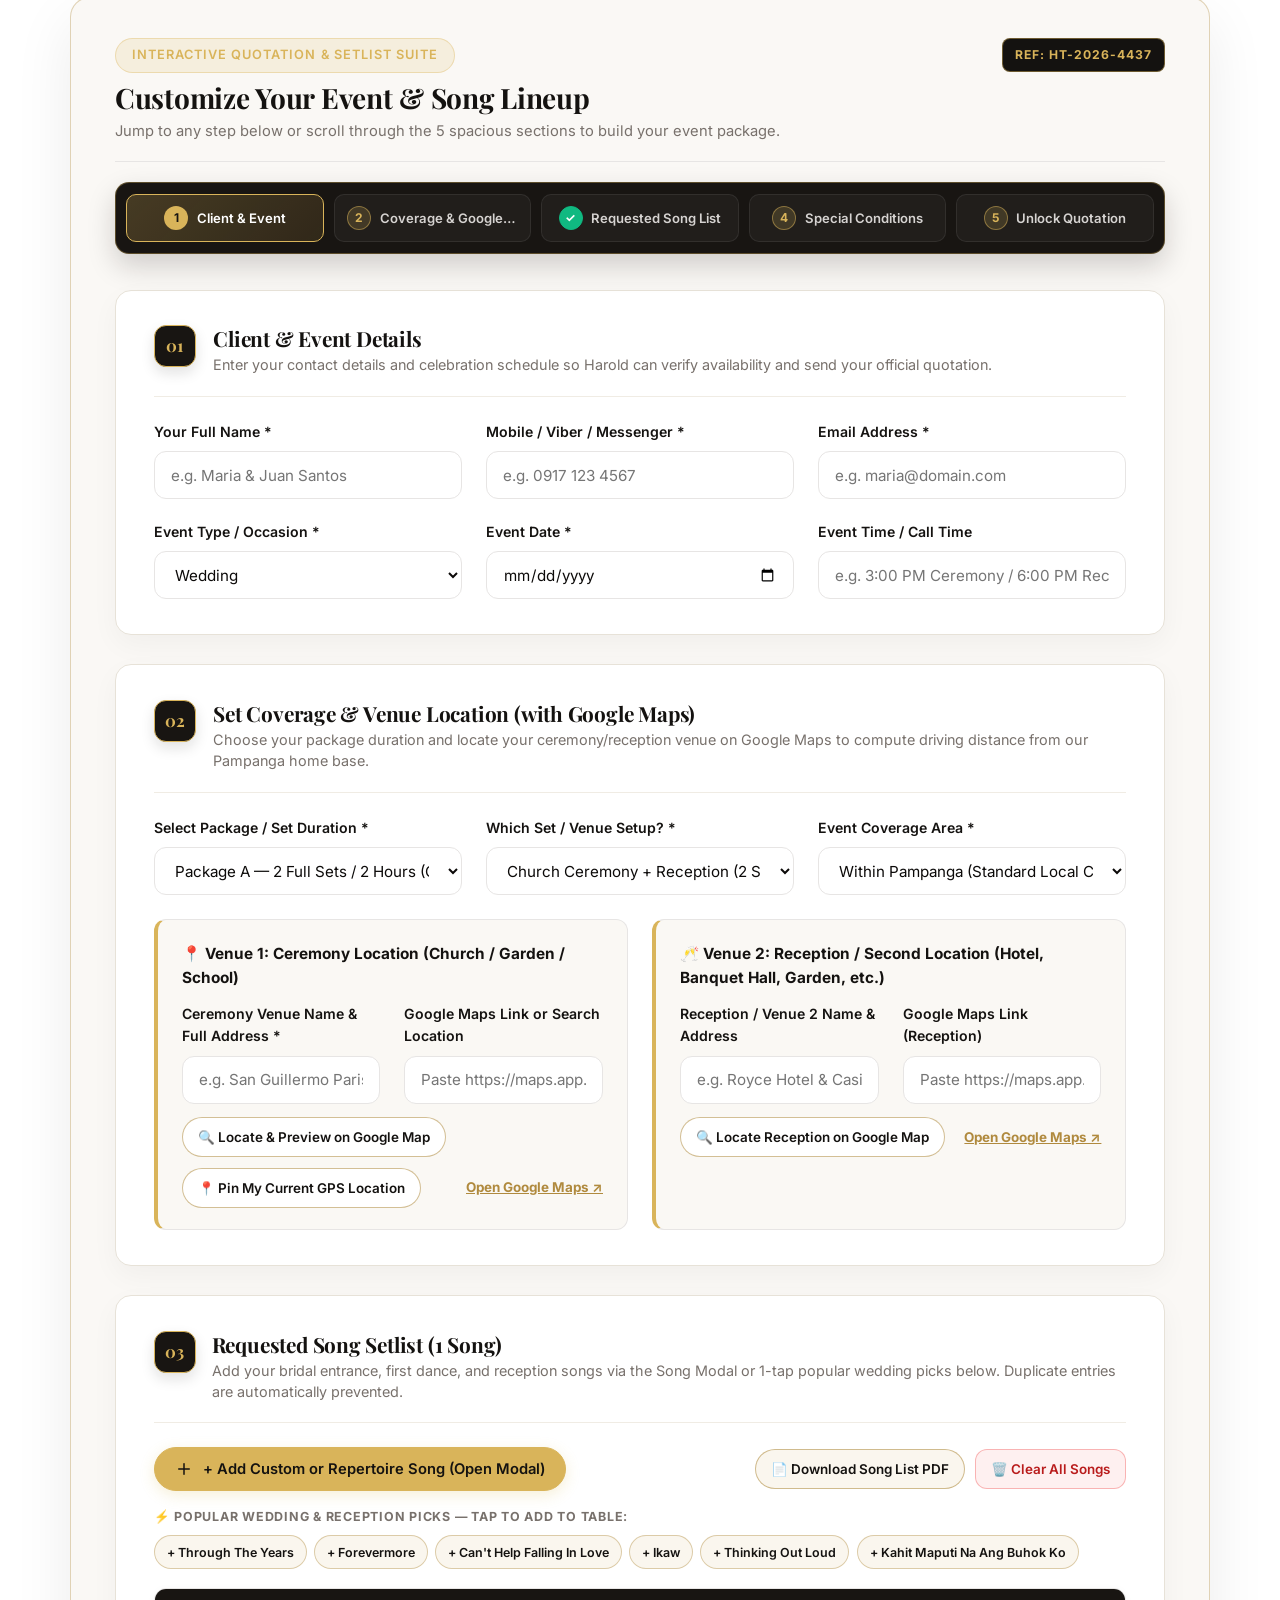
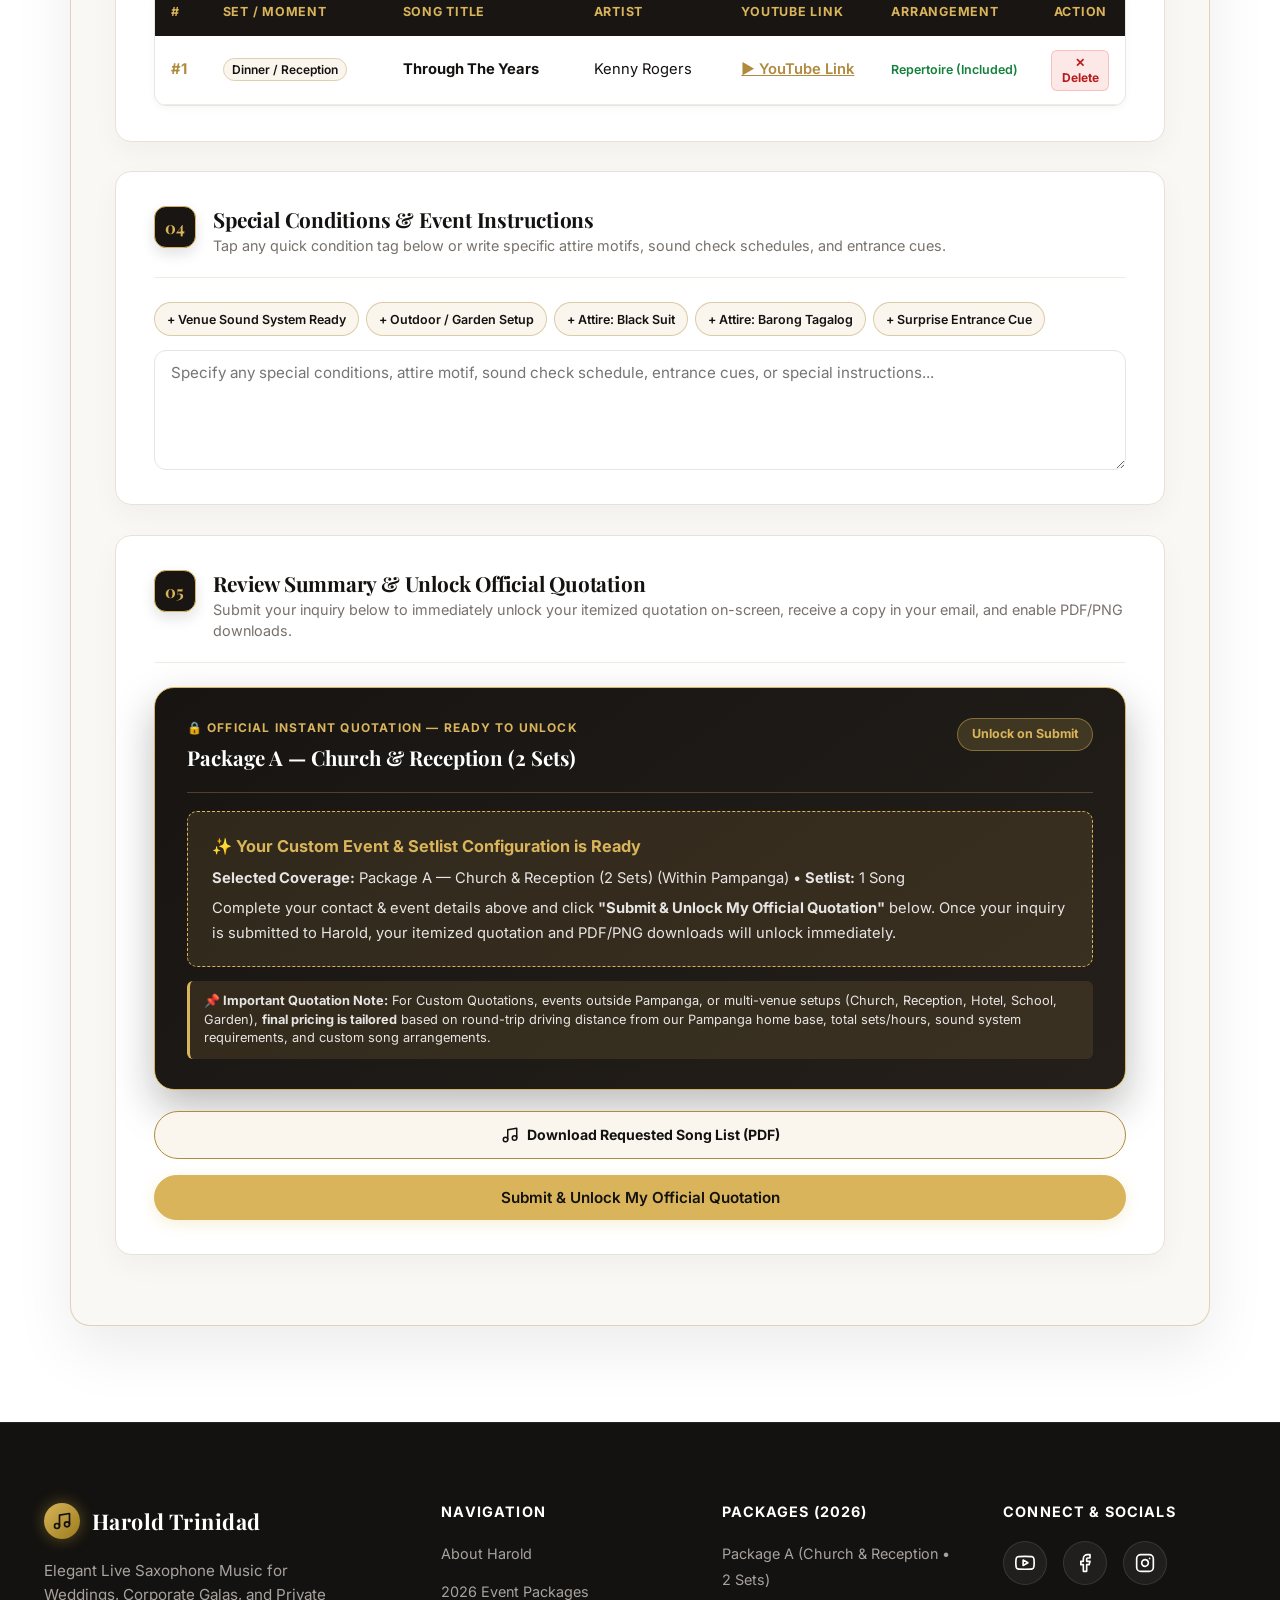
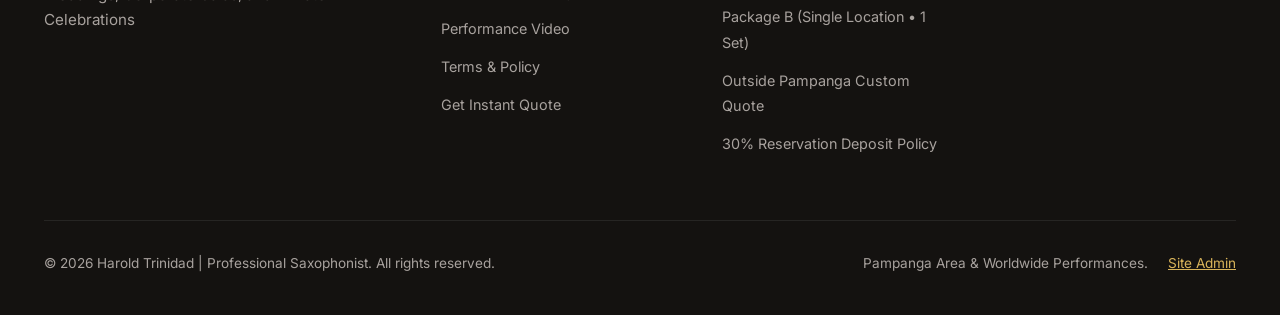
==== commit 794013a5: "feat(ui): spacious 5-step full-width quotation & setlist builder suite" ====
--- a/index.html
+++ b/index.html
@@ -910,88 +910,125 @@
     </section>
 
     <!-- ==========================================
-         BESPOKE BOOKING FORM / CONTACT SECTION
+         BESPOKE BOOKING FORM / CONTACT SECTION (SPACIOUS FULL-WIDTH SUITE)
          ========================================== -->
     <section class="section-padding contact-section" id="contact">
       <div class="container">
-        <div class="contact-grid">
-          <div class="contact-info-col fade-in-element">
-            <span class="badge-gold">Book Harold Trinidad</span>
-            <h2 style="font-size: 2.25rem; margin-top: 0.5rem;">Reserve Your Date</h2>
-            <p style="color: var(--secondary-slate); font-size: 1.05rem;">
-              Fill out the inquiry form to confirm date availability, select Package A, B, or Custom Quote, build your requested song table, and download your Official Quotation &amp; Setlist in PDF or PNG.
-            </p>
-
-            <div class="info-card">
-              <div class="info-icon-wrap">
-                <svg class="svg-icon" viewBox="0 0 24 24"><path d="M22 16.92v3a2 2 0 0 1-2.18 2 19.79 19.79 0 0 1-8.63-3.07 19.5 19.5 0 0 1-6-6 19.79 19.79 0 0 1-3.07-8.67A2 2 0 0 1 4.11 2h3a2 2 0 0 1 2 1.72 12.84 12.84 0 0 0 .7 2.81 2 2 0 0 1-.45 2.11L8.09 9.91a16 16 0 0 0 6 6l1.27-1.27a2 2 0 0 1 2.11-.45 12.84 12.84 0 0 0 2.81.7A2 2 0 0 1 22 16.92z"></path></svg>
-              </div>
-              <div>
-                <div class="info-label">Direct Call / Viber / SMS</div>
-                <div class="info-value">
-                  <a href="tel:09287989977" class="cfg-target-phone" id="phone-link" style="font-weight: 700; color: var(--accent-gold-hover);">0928 798 9977</a>
-                </div>
-              </div>
-            </div>
-
-            <div class="info-card">
-              <div class="info-icon-wrap">
-                <svg class="svg-icon" viewBox="0 0 24 24"><path d="M4 4h16c1.1 0 2 .9 2 2v12c0 1.1-.9 2-2 2H4c-1.1 0-2-.9-2-2V6c0-1.1.9-2 2-2z"></path><polyline points="22,6 12,13 2,6"></polyline></svg>
-              </div>
-              <div>
-                <div class="info-label">Direct Email</div>
-                <div class="info-value">
-                  <a href="mailto:haroldcalo.trinidad@gmail.com" class="cfg-target-email" id="email-link">haroldcalo.trinidad@gmail.com</a>
-                </div>
-              </div>
-            </div>
-
-            <div class="info-card">
-              <div class="info-icon-wrap">
-                <svg class="svg-icon" viewBox="0 0 24 24"><path d="M18 2h-3a5 5 0 0 0-5 5v3H7v4h3v8h4v-8h3l1-4h-4V7a1 1 0 0 1 1-1h3z"></path></svg>
-              </div>
-              <div>
-                <div class="info-label">Facebook Page &amp; Profile</div>
-                <div class="info-value">
-                  <a href="https://facebook.com/harold.calotrinidad" target="_blank" rel="noopener noreferrer">facebook.com/harold.calotrinidad</a> (Page: saxcoverph)
-                </div>
-              </div>
-            </div>
-
-            <div class="info-card">
-              <div class="info-icon-wrap">
-                <svg class="svg-icon" viewBox="0 0 24 24"><rect x="2" y="2" width="20" height="20" rx="5" ry="5"></rect><path d="M16 11.37A4 4 0 1 1 12.63 8 4 4 0 0 1 16 11.37z"></path><line x1="17.5" y1="6.5" x2="17.51" y2="6.5"></line></svg>
-              </div>
-              <div>
-                <div class="info-label">Instagram &amp; TikTok</div>
-                <div class="info-value">@harold.c.t (IG) | @haroldtrinidad (TikTok)</div>
-              </div>
-            </div>
-
-            <div class="info-card">
-              <div class="info-icon-wrap">
-                <svg class="svg-icon" viewBox="0 0 24 24"><path d="M21 10c0 7-9 13-9 13s-9-6-9-13a9 9 0 0 1 18 0z"></path><circle cx="12" cy="10" r="3"></circle></svg>
-              </div>
-              <div>
-                <div class="info-label">Primary Coverage Area</div>
-                <div class="info-value cfg-target-location" id="location-display">Pampanga Area (Available Nationwide)</div>
-              </div>
-            </div>
-          </div>
-
-          <div class="booking-form-card fade-in-element">
-            <div class="quote-builder-header">
-              <div>
-                <span class="badge-gold" style="margin-bottom: 0.35rem;">Instant Event Quotation &amp; Setlist Builder</span>
-                <h3 style="font-size: 1.45rem; color: var(--primary-dark); margin: 0;">Customize Your Event &amp; Song Lineup</h3>
-              </div>
-              <div class="quote-ref-badge" id="quote-ref-display">REF: HT-2026</div>
-            </div>
-
-            <form id="booking-form" novalidate>
-              <!-- STEP 1: CLIENT & EVENT DETAILS -->
-              <div class="form-section-label">1. Client &amp; Event Details</div>
-              <div class="form-grid">
+        <!-- Section Header -->
+        <div class="section-title-wrap fade-in-element" style="margin-bottom: 2.25rem;">
+          <span class="badge-gold">Book Harold Trinidad</span>
+          <h2 class="section-title">Instant Event Quotation &amp; Setlist Builder</h2>
+          <p class="section-subtitle">
+            Customize your event coverage, pin your venue on Google Maps, build your requested song table, and unlock your official itemized quotation.
+          </p>
+        </div>
+
+        <!-- Horizontal Direct Contact Strip (5 Cards) -->
+        <div class="contact-strip-grid fade-in-element">
+          <div class="info-card contact-strip-card">
+            <div class="info-icon-wrap">
+              <svg class="svg-icon" viewBox="0 0 24 24"><path d="M22 16.92v3a2 2 0 0 1-2.18 2 19.79 19.79 0 0 1-8.63-3.07 19.5 19.5 0 0 1-6-6 19.79 19.79 0 0 1-3.07-8.67A2 2 0 0 1 4.11 2h3a2 2 0 0 1 2 1.72 12.84 12.84 0 0 0 .7 2.81 2 2 0 0 1-.45 2.11L8.09 9.91a16 16 0 0 0 6 6l1.27-1.27a2 2 0 0 1 2.11-.45 12.84 12.84 0 0 0 2.81.7A2 2 0 0 1 22 16.92z"></path></svg>
+            </div>
+            <div>
+              <div class="info-label">Call / Viber / SMS</div>
+              <div class="info-value">
+                <a href="tel:09287989977" class="cfg-target-phone" id="phone-link" style="font-weight: 700; color: var(--accent-gold-hover);">0928 798 9977</a>
+              </div>
+            </div>
+          </div>
+
+          <div class="info-card contact-strip-card">
+            <div class="info-icon-wrap">
+              <svg class="svg-icon" viewBox="0 0 24 24"><path d="M4 4h16c1.1 0 2 .9 2 2v12c0 1.1-.9 2-2 2H4c-1.1 0-2-.9-2-2V6c0-1.1.9-2 2-2z"></path><polyline points="22,6 12,13 2,6"></polyline></svg>
+            </div>
+            <div>
+              <div class="info-label">Direct Email</div>
+              <div class="info-value">
+                <a href="mailto:haroldcalo.trinidad@gmail.com" class="cfg-target-email" id="email-link">haroldcalo.trinidad@gmail.com</a>
+              </div>
+            </div>
+          </div>
+
+          <div class="info-card contact-strip-card">
+            <div class="info-icon-wrap">
+              <svg class="svg-icon" viewBox="0 0 24 24"><path d="M18 2h-3a5 5 0 0 0-5 5v3H7v4h3v8h4v-8h3l1-4h-4V7a1 1 0 0 1 1-1h3z"></path></svg>
+            </div>
+            <div>
+              <div class="info-label">Facebook Page</div>
+              <div class="info-value">
+                <a href="https://facebook.com/harold.calotrinidad" target="_blank" rel="noopener noreferrer">fb.com/harold.calotrinidad</a>
+              </div>
+            </div>
+          </div>
+
+          <div class="info-card contact-strip-card">
+            <div class="info-icon-wrap">
+              <svg class="svg-icon" viewBox="0 0 24 24"><rect x="2" y="2" width="20" height="20" rx="5" ry="5"></rect><path d="M16 11.37A4 4 0 1 1 12.63 8 4 4 0 0 1 16 11.37z"></path><line x1="17.5" y1="6.5" x2="17.51" y2="6.5"></line></svg>
+            </div>
+            <div>
+              <div class="info-label">Instagram &amp; TikTok</div>
+              <div class="info-value">@harold.c.t • @kuyaharoldonsax</div>
+            </div>
+          </div>
+
+          <div class="info-card contact-strip-card">
+            <div class="info-icon-wrap">
+              <svg class="svg-icon" viewBox="0 0 24 24"><path d="M21 10c0 7-9 13-9 13s-9-6-9-13a9 9 0 0 1 18 0z"></path><circle cx="12" cy="10" r="3"></circle></svg>
+            </div>
+            <div>
+              <div class="info-label">Primary Coverage</div>
+              <div class="info-value cfg-target-location" id="location-display">Pampanga &amp; Nationwide</div>
+            </div>
+          </div>
+        </div>
+
+        <!-- Full-Width Spacious Builder Suite -->
+        <div class="booking-form-card booking-suite-full fade-in-element">
+          <div class="quote-builder-header">
+            <div>
+              <span class="badge-gold" style="margin-bottom: 0.4rem;">Interactive Quotation &amp; Setlist Suite</span>
+              <h3 style="font-size: 1.75rem; color: var(--primary-dark); margin: 0;">Customize Your Event &amp; Song Lineup</h3>
+              <p style="margin: 0.35rem 0 0 0; font-size: 0.92rem; color: var(--text-muted);">Jump to any step below or scroll through the 5 spacious sections to build your event package.</p>
+            </div>
+            <div class="quote-ref-badge" id="quote-ref-display">REF: HT-2026</div>
+          </div>
+
+          <!-- Interactive 5-Step Quick-Jump Navigation Bar -->
+          <nav class="builder-step-nav" aria-label="Quotation Builder Steps">
+            <button type="button" class="builder-step-pill active" data-step-target="#step-card-1" id="step-pill-1">
+              <span class="step-pill-num" id="step-badge-1">1</span>
+              <span class="step-pill-text">Client &amp; Event</span>
+            </button>
+            <button type="button" class="builder-step-pill" data-step-target="#step-card-2" id="step-pill-2">
+              <span class="step-pill-num" id="step-badge-2">2</span>
+              <span class="step-pill-text">Coverage &amp; Google Maps</span>
+            </button>
+            <button type="button" class="builder-step-pill" data-step-target="#step-card-3" id="step-pill-3">
+              <span class="step-pill-num" id="step-badge-3">3</span>
+              <span class="step-pill-text">Requested Song List</span>
+            </button>
+            <button type="button" class="builder-step-pill" data-step-target="#step-card-4" id="step-pill-4">
+              <span class="step-pill-num" id="step-badge-4">4</span>
+              <span class="step-pill-text">Special Conditions</span>
+            </button>
+            <button type="button" class="builder-step-pill" data-step-target="#step-card-5" id="step-pill-5">
+              <span class="step-pill-num" id="step-badge-5">5</span>
+              <span class="step-pill-text">Unlock Quotation</span>
+            </button>
+          </nav>
+
+          <form id="booking-form" novalidate>
+            <!-- STEP CARD 1: CLIENT & EVENT DETAILS -->
+            <div class="builder-step-card" id="step-card-1">
+              <div class="step-card-header">
+                <div class="step-card-number">01</div>
+                <div>
+                  <h4 class="step-card-title">Client &amp; Event Details</h4>
+                  <p class="step-card-subtitle">Enter your contact details and celebration schedule so Harold can verify availability and send your official quotation.</p>
+                </div>
+              </div>
+
+              <div class="form-grid form-grid-3">
                 <div class="form-group">
                   <label for="client-name" class="form-label">Your Full Name *</label>
                   <input type="text" id="client-name" name="name" class="form-input" placeholder="e.g. Maria &amp; Juan Santos" required>
@@ -1031,10 +1068,19 @@
                   <input type="text" id="event-time" name="eventTime" class="form-input" placeholder="e.g. 3:00 PM Ceremony / 6:00 PM Reception">
                 </div>
               </div>
-
-              <!-- STEP 2: SET COVERAGE & MULTI-VENUE GOOGLE MAPS LOCATION -->
-              <div class="form-section-label">2. Set Coverage &amp; Venue Location (with Google Maps)</div>
-              <div class="form-grid">
+            </div>
+
+            <!-- STEP CARD 2: SET COVERAGE & MULTI-VENUE GOOGLE MAPS LOCATION -->
+            <div class="builder-step-card" id="step-card-2">
+              <div class="step-card-header">
+                <div class="step-card-number">02</div>
+                <div>
+                  <h4 class="step-card-title">Set Coverage &amp; Venue Location (with Google Maps)</h4>
+                  <p class="step-card-subtitle">Choose your package duration and locate your ceremony/reception venue on Google Maps to compute driving distance from our Pampanga home base.</p>
+                </div>
+              </div>
+
+              <div class="form-grid form-grid-3" style="margin-bottom: 1.5rem;">
                 <div class="form-group">
                   <label for="package-select" class="form-label">Select Package / Set Duration *</label>
                   <select id="package-select" name="packageSelect" class="form-select" required>
@@ -1065,25 +1111,27 @@
                   </select>
                 </div>
 
-                <div class="form-group form-group-full">
+                <div class="form-group">
                   <label for="location-area" class="form-label">Event Coverage Area *</label>
                   <select id="location-area" name="locationArea" class="form-select" required>
                     <option value="Within Pampanga" selected>Within Pampanga (Standard Local Coverage)</option>
-                    <option value="Outside Pampanga">Outside Pampanga (Metro Manila / Clark / Subic / Tagaytay / Bulacan — Distance Computed)</option>
+                    <option value="Outside Pampanga">Outside Pampanga (Metro Manila / Clark / Subic / Tagaytay / Bulacan)</option>
                   </select>
                 </div>
-
+              </div>
+
+              <div class="venues-dual-container">
                 <!-- VENUE 1: CEREMONY / PRIMARY VENUE + GOOGLE MAPS -->
-                <div class="venue-map-block form-group-full">
+                <div class="venue-map-block">
                   <div class="venue-block-title" id="venue-1-heading">📍 Venue 1: Ceremony / Primary Venue (Church, Garden, School, or Hotel)</div>
-                  <div class="form-grid" style="margin-top: 0.5rem;">
+                  <div class="form-grid" style="margin-top: 0.75rem;">
                     <div class="form-group">
                       <label for="event-venue" class="form-label" id="venue-1-label">Venue 1 Name &amp; Full Address *</label>
                       <input type="text" id="event-venue" name="venue" class="form-input" placeholder="e.g. San Guillermo Parish Church, Bacolor, Pampanga" required>
                     </div>
                     <div class="form-group">
-                      <label for="venue-1-map" class="form-label">Paste Google Maps Link or Search Location</label>
-                      <input type="text" id="venue-1-map" name="venue1Map" class="form-input" placeholder="Paste https://maps.app.goo.gl/... or type place name">
+                      <label for="venue-1-map" class="form-label">Google Maps Link or Search Location</label>
+                      <input type="text" id="venue-1-map" name="venue1Map" class="form-input" placeholder="Paste https://maps.app.goo.gl/... or auto-generated link">
                     </div>
                   </div>
                   <div class="map-action-bar">
@@ -1101,16 +1149,16 @@
                 </div>
 
                 <!-- VENUE 2: RECEPTION / SECOND VENUE (Shown when 2-Venue Setup selected) -->
-                <div class="venue-map-block form-group-full" id="venue-2-block">
+                <div class="venue-map-block" id="venue-2-block">
                   <div class="venue-block-title">🥂 Venue 2: Reception / Second Location (Hotel, Banquet Hall, Garden, etc.)</div>
-                  <div class="form-grid" style="margin-top: 0.5rem;">
+                  <div class="form-grid" style="margin-top: 0.75rem;">
                     <div class="form-group">
                       <label for="event-venue-2" class="form-label">Reception / Venue 2 Name &amp; Address</label>
                       <input type="text" id="event-venue-2" name="venue2" class="form-input" placeholder="e.g. Royce Hotel &amp; Casino, Clark Freeport, Pampanga">
                     </div>
                     <div class="form-group">
-                      <label for="venue-2-map" class="form-label">Paste Google Maps Link (Reception)</label>
-                      <input type="text" id="venue-2-map" name="venue2Map" class="form-input" placeholder="Paste https://maps.app.goo.gl/... or type reception venue">
+                      <label for="venue-2-map" class="form-label">Google Maps Link (Reception)</label>
+                      <input type="text" id="venue-2-map" name="venue2Map" class="form-input" placeholder="Paste https://maps.app.goo.gl/... or auto-generated link">
                     </div>
                   </div>
                   <div class="map-action-bar">
@@ -1123,35 +1171,42 @@
                     <iframe id="map-preview-2-iframe" title="Venue 2 Google Maps Preview" loading="lazy" referrerpolicy="no-referrer-when-downgrade"></iframe>
                   </div>
                 </div>
-
-                <!-- LIVE GOOGLE MAPS LINK & DRIVING DISTANCE / FUEL COMPUTATION -->
-                <div id="venue-distance-summary" class="venue-map-block form-group-full" style="display: none; background: #181512; color: #FFFFFF; border-color: var(--accent-gold);">
-                  <div style="display: flex; justify-content: space-between; align-items: center; flex-wrap: wrap; gap: 0.5rem; margin-bottom: 0.55rem;">
-                    <span style="font-size: 0.76rem; font-weight: 700; text-transform: uppercase; letter-spacing: 0.08em; color: var(--accent-gold);">
-                      🚗 Driving Distance &amp; Fuel Estimate (From Harold's Home Base)
-                    </span>
-                    <span id="distance-km-badge" style="background: rgba(217,180,90,0.2); color: var(--accent-gold); border: 1px solid rgba(217,180,90,0.45); padding: 0.2rem 0.65rem; border-radius: 999px; font-size: 0.78rem; font-weight: 700;">
-                      0 km
-                    </span>
+              </div>
+
+              <!-- LIVE GOOGLE MAPS LINK & DRIVING DISTANCE / FUEL COMPUTATION -->
+              <div id="venue-distance-summary" class="venue-map-block" style="display: none; background: #181512; color: #FFFFFF; border-color: var(--accent-gold); margin-top: 1.25rem; padding: 1.35rem 1.5rem;">
+                <div style="display: flex; justify-content: space-between; align-items: center; flex-wrap: wrap; gap: 0.75rem; margin-bottom: 0.65rem;">
+                  <span style="font-size: 0.8rem; font-weight: 700; text-transform: uppercase; letter-spacing: 0.08em; color: var(--accent-gold);">
+                    🚗 Driving Distance &amp; Route Summary (From Harold's Home Base)
+                  </span>
+                  <span id="distance-km-badge" style="background: rgba(217,180,90,0.2); color: var(--accent-gold); border: 1px solid rgba(217,180,90,0.45); padding: 0.28rem 0.85rem; border-radius: 999px; font-size: 0.82rem; font-weight: 700;">
+                    0 km
+                  </span>
+                </div>
+                <div id="distance-formula-text" style="font-size: 0.9rem; color: #E7E5E4; line-height: 1.6; margin-bottom: 0.75rem;"></div>
+                <div id="generated-map-links" style="display: flex; flex-wrap: wrap; gap: 0.85rem; font-size: 0.85rem;"></div>
+              </div>
+            </div>
+
+            <!-- STEP CARD 3: MODAL-BASED SONG REQUEST BUILDER & TABLE -->
+            <div class="builder-step-card" id="step-card-3">
+              <div class="step-card-header" style="justify-content: space-between; flex-wrap: wrap;">
+                <div style="display: flex; align-items: flex-start; gap: 1rem;">
+                  <div class="step-card-number">03</div>
+                  <div>
+                    <h4 class="step-card-title">Requested Song Setlist (<span id="song-count-badge">1</span> Song)</h4>
+                    <p class="step-card-subtitle">Add your bridal entrance, first dance, and reception songs via the Song Modal or 1-tap popular wedding picks below. Duplicate entries are automatically prevented.</p>
                   </div>
-                  <div id="distance-formula-text" style="font-size: 0.86rem; color: #E7E5E4; line-height: 1.5; margin-bottom: 0.6rem;"></div>
-                  <div id="generated-map-links" style="display: flex; flex-wrap: wrap; gap: 0.65rem; font-size: 0.82rem;"></div>
-                </div>
-              </div>
-
-              <!-- STEP 3: MODAL-BASED SONG REQUEST BUILDER & TABLE -->
-              <div class="form-section-label" style="display: flex; justify-content: space-between; align-items: center; flex-wrap: wrap; gap: 0.5rem; margin-top: 1.5rem;">
-                <span>3. Requested Song List (<span id="song-count-badge">1</span> Song)</span>
-                <span style="font-size: 0.78rem; color: var(--text-muted); font-weight: 500;">Add via Modal or 1-tap popular songs</span>
+                </div>
               </div>
 
               <div class="song-toolbar">
                 <button type="button" id="open-song-modal-btn" class="btn btn-primary song-modal-trigger-btn">
                   <svg class="svg-icon" viewBox="0 0 24 24" style="width: 18px; height: 18px;"><line x1="12" y1="5" x2="12" y2="19"></line><line x1="5" y1="12" x2="19" y2="12"></line></svg>
-                  <span>+ Add Song (Open Song Modal)</span>
+                  <span>+ Add Custom or Repertoire Song (Open Modal)</span>
                 </button>
                 <div class="song-toolbar-right">
-                  <button type="button" id="export-songs-pdf-top-btn" class="btn btn-secondary btn-sm-action">
+                  <button type="button" id="export-songs-pdf-top-btn" class="btn btn-secondary btn-sm-action" style="color: var(--primary-dark); border-color: rgba(176, 138, 62, 0.55); background: #FAF6EE;">
                     📄 Download Song List PDF
                   </button>
                   <button type="button" id="clear-all-songs-btn" class="btn btn-danger-outline btn-sm-action">
@@ -1160,34 +1215,48 @@
                 </div>
               </div>
 
-              <div class="quick-song-chips" id="quick-song-chips">
-                <button type="button" class="song-chip-btn" data-title="Through The Years" data-artist="Kenny Rogers" data-yt="https://youtu.be/ShtHM_xGZwg">+ Through The Years</button>
-                <button type="button" class="song-chip-btn" data-title="Forevermore" data-artist="Side A" data-yt="https://youtu.be/3qbdX62xSbk">+ Forevermore</button>
-                <button type="button" class="song-chip-btn" data-title="Can't Help Falling In Love" data-artist="Elvis Presley" data-yt="https://youtu.be/ULbHV-bdql4">+ Can't Help Falling In Love</button>
-                <button type="button" class="song-chip-btn" data-title="Ikaw" data-artist="Yeng Constantino" data-yt="https://youtu.be/b5xZix-ca-4">+ Ikaw</button>
-                <button type="button" class="song-chip-btn" data-title="Thinking Out Loud" data-artist="Ed Sheeran" data-yt="https://youtu.be/f4-bA9G3qO4">+ Thinking Out Loud</button>
-                <button type="button" class="song-chip-btn" data-title="Kahit Maputi Na Ang Buhok Ko" data-artist="Rey Valera" data-yt="https://youtu.be/eb_rV2A0s-8">+ Kahit Maputi Na Ang Buhok Ko</button>
+              <div style="margin-bottom: 1.15rem;">
+                <div style="font-size: 0.78rem; font-weight: 700; text-transform: uppercase; letter-spacing: 0.06em; color: var(--text-muted); margin-bottom: 0.5rem;">
+                  ⚡ Popular Wedding &amp; Reception Picks — Tap to Add to Table:
+                </div>
+                <div class="quick-song-chips" id="quick-song-chips">
+                  <button type="button" class="song-chip-btn" data-title="Through The Years" data-artist="Kenny Rogers" data-yt="https://youtu.be/ShtHM_xGZwg">+ Through The Years</button>
+                  <button type="button" class="song-chip-btn" data-title="Forevermore" data-artist="Side A" data-yt="https://youtu.be/3qbdX62xSbk">+ Forevermore</button>
+                  <button type="button" class="song-chip-btn" data-title="Can't Help Falling In Love" data-artist="Elvis Presley" data-yt="https://youtu.be/ULbHV-bdql4">+ Can't Help Falling In Love</button>
+                  <button type="button" class="song-chip-btn" data-title="Ikaw" data-artist="Yeng Constantino" data-yt="https://youtu.be/b5xZix-ca-4">+ Ikaw</button>
+                  <button type="button" class="song-chip-btn" data-title="Thinking Out Loud" data-artist="Ed Sheeran" data-yt="https://youtu.be/f4-bA9G3qO4">+ Thinking Out Loud</button>
+                  <button type="button" class="song-chip-btn" data-title="Kahit Maputi Na Ang Buhok Ko" data-artist="Rey Valera" data-yt="https://youtu.be/eb_rV2A0s-8">+ Kahit Maputi Na Ang Buhok Ko</button>
+                </div>
               </div>
 
               <div class="song-table-wrapper">
                 <table class="song-list-table" id="song-list-table">
                   <thead>
                     <tr>
-                      <th style="width: 42px;">#</th>
-                      <th>Set / Moment</th>
+                      <th style="width: 52px;">#</th>
+                      <th style="width: 180px;">Set / Moment</th>
                       <th>Song Title</th>
                       <th>Artist</th>
-                      <th>YouTube Link</th>
-                      <th>Type</th>
-                      <th style="width: 68px; text-align: center;">Action</th>
+                      <th style="width: 150px;">YouTube Link</th>
+                      <th style="width: 160px;">Arrangement</th>
+                      <th style="width: 90px; text-align: center;">Action</th>
                     </tr>
                   </thead>
                   <tbody id="song-table-body"></tbody>
                 </table>
               </div>
-
-              <!-- STEP 4: SPECIAL CONDITIONS & NOTES -->
-              <div class="form-section-label" style="margin-top: 1.5rem;">4. Special Conditions &amp; Event Instructions</div>
+            </div>
+
+            <!-- STEP CARD 4: SPECIAL CONDITIONS & NOTES -->
+            <div class="builder-step-card" id="step-card-4">
+              <div class="step-card-header">
+                <div class="step-card-number">04</div>
+                <div>
+                  <h4 class="step-card-title">Special Conditions &amp; Event Instructions</h4>
+                  <p class="step-card-subtitle">Tap any quick condition tag below or write specific attire motifs, sound check schedules, and entrance cues.</p>
+                </div>
+              </div>
+
               <div class="quick-condition-chips" id="quick-condition-chips">
                 <button type="button" class="cond-chip-btn" data-cond="Sound system provided at venue">+ Venue Sound System Ready</button>
                 <button type="button" class="cond-chip-btn" data-cond="Outdoor garden setup (weather tent covered)">+ Outdoor / Garden Setup</button>
@@ -1195,27 +1264,37 @@
                 <button type="button" class="cond-chip-btn" data-cond="Attire: Traditional Barong Tagalog">+ Attire: Barong Tagalog</button>
                 <button type="button" class="cond-chip-btn" data-cond="Surprise entrance cue with event coordinator">+ Surprise Entrance Cue</button>
               </div>
-              <div class="form-group form-group-full" style="margin-top: 0.5rem;">
+              <div class="form-group form-group-full" style="margin-top: 0.75rem;">
                 <textarea id="event-notes" name="notes" class="form-textarea" placeholder="Specify any special conditions, attire motif, sound check schedule, entrance cues, or special instructions..."></textarea>
               </div>
-
-              <!-- STEP 5: GATED ITEMIZED QUOTATION BREAKDOWN + CUSTOM PRICE DISCLAIMER -->
-              <div id="deposit-summary-box" class="quotation-preview-card">
+            </div>
+
+            <!-- STEP CARD 5: GATED ITEMIZED QUOTATION BREAKDOWN + SUBMIT -->
+            <div class="builder-step-card builder-step-card-quote" id="step-card-5">
+              <div class="step-card-header">
+                <div class="step-card-number">05</div>
+                <div>
+                  <h4 class="step-card-title">Review Summary &amp; Unlock Official Quotation</h4>
+                  <p class="step-card-subtitle">Submit your inquiry below to immediately unlock your itemized quotation on-screen, receive a copy in your email, and enable PDF/PNG downloads.</p>
+                </div>
+              </div>
+
+              <div id="deposit-summary-box" class="quotation-preview-card" style="margin-top: 0.5rem;">
                 <div class="quotation-preview-top">
                   <div>
                     <div class="quotation-preview-eyebrow" id="summary-eyebrow-text">🔒 OFFICIAL INSTANT QUOTATION — READY TO UNLOCK</div>
                     <div class="quotation-preview-pkg" id="summary-pkg-title">Package A — Church &amp; Reception (2 Sets / 2 Hours)</div>
                   </div>
-                  <div class="quotation-preview-badge" id="summary-area-badge">Awaiting Submission</div>
+                  <div class="quotation-preview-badge" id="summary-area-badge">Unlock on Submit</div>
                 </div>
 
                 <!-- Shown BEFORE Form Submission -->
-                <div id="quote-locked-banner" style="background: rgba(217, 180, 90, 0.12); border: 1px dashed var(--accent-gold); border-radius: 8px; padding: 1.15rem 1.25rem; margin: 0.75rem 0;">
-                  <div style="font-size: 0.96rem; font-weight: 700; color: var(--accent-gold); margin-bottom: 0.35rem;" id="quote-locked-headline">
+                <div id="quote-locked-banner" style="background: rgba(217, 180, 90, 0.12); border: 1px dashed var(--accent-gold); border-radius: 10px; padding: 1.35rem 1.5rem; margin: 0.85rem 0;">
+                  <div style="font-size: 1.02rem; font-weight: 700; color: var(--accent-gold); margin-bottom: 0.45rem;" id="quote-locked-headline">
                     ✨ Your Custom Event &amp; Setlist Configuration is Ready
                   </div>
-                  <div style="font-size: 0.86rem; color: #E7E5E4; line-height: 1.55;" id="quote-locked-summary">
-                    Complete your contact &amp; event details above and click <strong>"Submit &amp; Unlock My Official Quotation"</strong> below to immediately reveal your itemized package investment, distance-based transport &amp; fuel calculation, and unlock 1-click PDF &amp; PNG quotation downloads.
+                  <div style="font-size: 0.92rem; color: #E7E5E4; line-height: 1.65;" id="quote-locked-summary">
+                    Complete your contact &amp; event details above and click <strong>"Submit &amp; Unlock My Official Quotation"</strong> below. Once your inquiry is submitted to Harold, your itemized quotation and PDF/PNG downloads will unlock immediately.
                   </div>
                 </div>
 
@@ -1248,19 +1327,19 @@
                 </div>
               </div>
 
-              <!-- STEP 6: EXPORT QUOTATION PDF, SONG LIST PDF, OR PNG IMAGE & SUBMIT -->
+              <!-- EXPORT QUOTATION PDF, SONG LIST PDF, OR PNG IMAGE & SUBMIT -->
               <div class="quote-export-actions quote-export-actions-3" id="quote-export-actions-row">
                 <button type="button" class="btn btn-secondary quote-export-btn" id="export-pdf-btn" style="display: none;">
-                  <svg class="svg-icon" viewBox="0 0 24 24" style="width: 17px; height: 17px;"><path d="M14 2H6a2 2 0 0 0-2 2v16a2 2 0 0 0 2 2h12a2 2 0 0 0 2-2V8z"></path><polyline points="14 2 14 8 20 8"></polyline><line x1="16" y1="13" x2="8" y2="13"></line><line x1="16" y1="17" x2="8" y2="17"></line></svg>
-                  <span id="export-pdf-btn-label">Quotation PDF</span>
+                  <svg class="svg-icon" viewBox="0 0 24 24" style="width: 18px; height: 18px;"><path d="M14 2H6a2 2 0 0 0-2 2v16a2 2 0 0 0 2 2h12a2 2 0 0 0 2-2V8z"></path><polyline points="14 2 14 8 20 8"></polyline><line x1="16" y1="13" x2="8" y2="13"></line><line x1="16" y1="17" x2="8" y2="17"></line></svg>
+                  <span id="export-pdf-btn-label">Download Quotation PDF</span>
                 </button>
                 <button type="button" class="btn btn-secondary quote-export-btn" id="export-songs-pdf-btn" style="grid-column: 1 / -1;">
-                  <svg class="svg-icon" viewBox="0 0 24 24" style="width: 17px; height: 17px;"><path d="M9 18V5l12-2v13"></path><circle cx="6" cy="18" r="3"></circle><circle cx="18" cy="16" r="3"></circle></svg>
+                  <svg class="svg-icon" viewBox="0 0 24 24" style="width: 18px; height: 18px;"><path d="M9 18V5l12-2v13"></path><circle cx="6" cy="18" r="3"></circle><circle cx="18" cy="16" r="3"></circle></svg>
                   <span>Download Requested Song List (PDF)</span>
                 </button>
                 <button type="button" class="btn btn-secondary quote-export-btn" id="export-img-btn" style="display: none;">
-                  <svg class="svg-icon" viewBox="0 0 24 24" style="width: 17px; height: 17px;"><rect x="3" y="3" width="18" height="18" rx="2" ry="2"></rect><circle cx="8.5" cy="8.5" r="1.5"></circle><polyline points="21 15 16 10 5 21"></polyline></svg>
-                  <span id="export-img-btn-label">Save Quote PNG</span>
+                  <svg class="svg-icon" viewBox="0 0 24 24" style="width: 18px; height: 18px;"><rect x="3" y="3" width="18" height="18" rx="2" ry="2"></rect><circle cx="8.5" cy="8.5" r="1.5"></circle><polyline points="21 15 16 10 5 21"></polyline></svg>
+                  <span id="export-img-btn-label">Save Quotation Image (PNG)</span>
                 </button>
               </div>
 
@@ -1275,8 +1354,8 @@
                 </svg>
                 <span id="submit-btn-text">Submit &amp; Unlock My Official Quotation</span>
               </button>
-            </form>
-          </div>
+            </div>
+          </form>
         </div>
       </div>
     </section>
--- a/styles.css
+++ b/styles.css
@@ -2098,36 +2098,36 @@
 
 /* Live Itemized Quotation Card */
 .quotation-preview-card {
-  margin-top: 1.35rem;
+  margin-top: 0.25rem;
   background: linear-gradient(145deg, #171412 0%, #241F1A 100%);
   border: 1.5px solid var(--accent-gold);
-  border-radius: var(--radius-md);
-  padding: 1.25rem;
-  color: #FFFFFF;
-  box-shadow: 0 14px 32px rgba(20, 18, 16, 0.25);
+  border-radius: var(--radius-lg);
+  padding: 1.85rem 2rem;
+  color: #FFFFFF;
+  box-shadow: 0 18px 40px rgba(20, 18, 16, 0.28);
 }
 
 .quotation-preview-top {
   display: flex;
   justify-content: space-between;
   align-items: flex-start;
-  gap: 0.75rem;
-  padding-bottom: 0.85rem;
-  margin-bottom: 0.85rem;
-  border-bottom: 1px solid rgba(217, 180, 90, 0.25);
+  gap: 1rem;
+  padding-bottom: 1.1rem;
+  margin-bottom: 1.1rem;
+  border-bottom: 1px solid rgba(217, 180, 90, 0.28);
 }
 
 .quotation-preview-eyebrow {
-  font-size: 0.7rem;
+  font-size: 0.75rem;
   font-weight: 700;
   letter-spacing: 0.1em;
   color: var(--accent-gold);
-  margin-bottom: 0.2rem;
+  margin-bottom: 0.3rem;
 }
 
 .quotation-preview-pkg {
   font-family: 'Playfair Display', serif;
-  font-size: 1.1rem;
+  font-size: 1.28rem;
   font-weight: 700;
   color: #FFFFFF;
 }
@@ -2136,9 +2136,9 @@
   background: rgba(217, 180, 90, 0.18);
   color: var(--accent-gold);
   border: 1px solid rgba(217, 180, 90, 0.45);
-  font-size: 0.72rem;
+  font-size: 0.78rem;
   font-weight: 700;
-  padding: 0.25rem 0.6rem;
+  padding: 0.35rem 0.85rem;
   border-radius: 999px;
   white-space: nowrap;
 }
@@ -2146,8 +2146,8 @@
 .quotation-lines {
   display: flex;
   flex-direction: column;
-  gap: 0.45rem;
-  font-size: 0.9rem;
+  gap: 0.65rem;
+  font-size: 0.96rem;
 }
 
 .quotation-line {
@@ -2163,37 +2163,37 @@
 }
 
 .quotation-line-total {
-  margin-top: 0.4rem;
-  padding-top: 0.6rem;
+  margin-top: 0.55rem;
+  padding-top: 0.75rem;
   border-top: 1px dashed rgba(217, 180, 90, 0.35);
-  font-size: 1.02rem;
+  font-size: 1.1rem;
   color: #FFFFFF;
 }
 
 .quotation-line-total strong {
   color: var(--accent-gold);
-  font-size: 1.15rem;
+  font-size: 1.25rem;
 }
 
 .quotation-line-deposit {
   background: rgba(217, 180, 90, 0.14);
   border: 1px solid rgba(217, 180, 90, 0.35);
-  padding: 0.55rem 0.75rem;
+  padding: 0.75rem 1rem;
   border-radius: var(--radius-sm);
-  margin-top: 0.35rem;
+  margin-top: 0.45rem;
   color: #FFF8DC;
 }
 
 .quotation-line-deposit strong {
   color: var(--accent-gold);
-  font-size: 1.1rem;
+  font-size: 1.15rem;
 }
 
 .quote-export-actions {
   display: grid;
   grid-template-columns: 1fr 1fr;
-  gap: 0.65rem;
-  margin-top: 1.15rem;
+  gap: 0.85rem;
+  margin-top: 1.35rem;
 }
 
 .quote-export-actions-3 {
@@ -2204,19 +2204,230 @@
   background: #FAF6EE;
   border: 1.5px solid var(--accent-gold-hover);
   color: var(--primary-dark);
-  font-size: 0.8rem;
+  font-size: 0.88rem;
   font-weight: 700;
-  padding: 0.65rem 0.6rem;
+  padding: 0.85rem 1rem;
   width: 100%;
   min-width: 0;
   white-space: normal;
-  line-height: 1.25;
-  gap: 0.45rem;
+  line-height: 1.3;
+  gap: 0.5rem;
 }
 
 .quote-export-btn:hover {
   background: var(--accent-gold);
   color: var(--primary-dark);
+}
+
+/* ==========================================
+   UI/UX PRO MAX — SPACIOUS FULL-WIDTH BUILDER SUITE
+   ========================================== */
+.contact-strip-grid {
+  display: grid;
+  grid-template-columns: repeat(auto-fit, minmax(210px, 1fr));
+  gap: 1.1rem;
+  max-width: 1140px;
+  margin: 0 auto 2.5rem auto;
+}
+
+.contact-strip-card {
+  display: flex;
+  align-items: center;
+  gap: 0.9rem;
+  padding: 1.1rem 1.25rem;
+  background: #FAF8F5;
+  border: 1px solid var(--border-color);
+  border-radius: var(--radius-md);
+  transition: var(--transition-fast);
+  box-shadow: var(--shadow-sm);
+}
+
+.contact-strip-card:hover {
+  border-color: var(--accent-gold);
+  background: #FFFFFF;
+  transform: translateY(-2px);
+  box-shadow: var(--shadow-md);
+}
+
+.contact-strip-card .info-icon-wrap {
+  width: 42px;
+  height: 42px;
+  border-radius: 10px;
+}
+
+.contact-strip-card .info-label {
+  font-size: 0.72rem;
+  letter-spacing: 0.06em;
+}
+
+.contact-strip-card .info-value {
+  font-size: 0.95rem;
+  margin-top: 0.15rem;
+  line-height: 1.25;
+}
+
+.booking-suite-full {
+  max-width: 1140px;
+  margin: 0 auto;
+  padding: 2.5rem 2.75rem;
+  background: #FAF8F5;
+  border: 1.5px solid rgba(176, 138, 62, 0.35);
+  border-radius: 20px;
+  box-shadow: 0 24px 60px rgba(20, 18, 16, 0.08);
+}
+
+/* Interactive 5-Step Quick-Jump Navigation Bar */
+.builder-step-nav {
+  display: grid;
+  grid-template-columns: repeat(5, minmax(0, 1fr));
+  gap: 0.65rem;
+  background: #181512;
+  padding: 0.65rem;
+  border-radius: 14px;
+  border: 1px solid rgba(217, 180, 90, 0.35);
+  margin-bottom: 2.25rem;
+  position: sticky;
+  top: 86px;
+  z-index: 40;
+  box-shadow: 0 12px 28px rgba(20, 18, 16, 0.18);
+}
+
+.builder-step-pill {
+  display: flex;
+  align-items: center;
+  justify-content: center;
+  gap: 0.55rem;
+  padding: 0.7rem 0.75rem;
+  background: rgba(255, 255, 255, 0.04);
+  border: 1px solid rgba(255, 255, 255, 0.08);
+  border-radius: 10px;
+  color: #D6D3D1;
+  font-size: 0.82rem;
+  font-weight: 600;
+  cursor: pointer;
+  transition: var(--transition-fast);
+  text-align: left;
+}
+
+.builder-step-pill:hover {
+  background: rgba(217, 180, 90, 0.14);
+  border-color: rgba(217, 180, 90, 0.45);
+  color: #FFFFFF;
+}
+
+.builder-step-pill.active {
+  background: linear-gradient(135deg, rgba(217, 180, 90, 0.24) 0%, rgba(176, 138, 62, 0.16) 100%);
+  border-color: var(--accent-gold);
+  color: #FFFFFF;
+}
+
+.builder-step-pill.completed .step-pill-num {
+  background: #10B981;
+  color: #FFFFFF;
+  border-color: #10B981;
+}
+
+.step-pill-num {
+  width: 24px;
+  height: 24px;
+  border-radius: 50%;
+  background: rgba(217, 180, 90, 0.18);
+  border: 1px solid rgba(217, 180, 90, 0.5);
+  color: var(--accent-gold);
+  font-size: 0.75rem;
+  font-weight: 700;
+  display: inline-flex;
+  align-items: center;
+  justify-content: center;
+  flex-shrink: 0;
+  transition: var(--transition-fast);
+}
+
+.builder-step-pill.active .step-pill-num {
+  background: var(--accent-gold);
+  color: #181512;
+}
+
+.step-pill-text {
+  white-space: nowrap;
+  overflow: hidden;
+  text-overflow: ellipsis;
+}
+
+/* Spacious Elevated Step Cards */
+.builder-step-card {
+  background: #FFFFFF;
+  border: 1px solid #E7E2D8;
+  border-radius: 16px;
+  padding: 2.15rem 2.35rem;
+  margin-bottom: 1.85rem;
+  box-shadow: 0 10px 28px rgba(20, 18, 16, 0.04);
+  scroll-margin-top: 165px;
+  transition: border-color 200ms ease, box-shadow 200ms ease;
+}
+
+.builder-step-card:hover {
+  border-color: rgba(176, 138, 62, 0.45);
+  box-shadow: 0 14px 34px rgba(20, 18, 16, 0.06);
+}
+
+.builder-step-card-highlight {
+  background: linear-gradient(180deg, #FFFFFF 0%, #FAF6EE 100%);
+  border: 1.5px solid rgba(176, 138, 62, 0.55);
+}
+
+.step-card-header {
+  display: flex;
+  align-items: flex-start;
+  gap: 1.1rem;
+  padding-bottom: 1.25rem;
+  margin-bottom: 1.5rem;
+  border-bottom: 1px solid #F0ECE4;
+}
+
+.step-card-number {
+  width: 42px;
+  height: 42px;
+  border-radius: 12px;
+  background: #181512;
+  border: 1.5px solid var(--accent-gold);
+  color: var(--accent-gold);
+  font-family: 'Playfair Display', serif;
+  font-size: 1.05rem;
+  font-weight: 700;
+  display: flex;
+  align-items: center;
+  justify-content: center;
+  flex-shrink: 0;
+  box-shadow: 0 6px 14px rgba(20, 18, 16, 0.12);
+}
+
+.step-card-title {
+  font-family: 'Playfair Display', serif;
+  font-size: 1.3rem;
+  font-weight: 700;
+  color: var(--primary-dark);
+  margin: 0 0 0.25rem 0;
+}
+
+.step-card-subtitle {
+  font-size: 0.9rem;
+  color: var(--text-muted);
+  margin: 0;
+  line-height: 1.45;
+}
+
+.form-grid-3 {
+  grid-template-columns: repeat(3, minmax(0, 1fr));
+  gap: 1.35rem 1.5rem;
+}
+
+/* Dual Venue Side-by-Side Container */
+.venues-dual-container {
+  display: grid;
+  grid-template-columns: repeat(auto-fit, minmax(360px, 1fr));
+  gap: 1.5rem;
+  margin-top: 1.5rem;
 }
 
 /* Multi-Venue & Google Maps Block */
@@ -2225,12 +2436,12 @@
   border: 1px solid var(--border-color);
   border-left: 4px solid var(--accent-gold);
   border-radius: var(--radius-md);
-  padding: 1rem;
-  margin-top: 0.35rem;
+  padding: 1.35rem 1.5rem;
+  margin-top: 0;
 }
 
 .venue-block-title {
-  font-size: 0.88rem;
+  font-size: 0.96rem;
   font-weight: 700;
   color: var(--primary-dark);
 }
@@ -2239,15 +2450,15 @@
   display: flex;
   flex-wrap: wrap;
   align-items: center;
-  gap: 0.5rem;
-  margin-top: 0.65rem;
+  gap: 0.65rem;
+  margin-top: 0.85rem;
 }
 
 .map-action-btn {
-  font-size: 0.8rem;
+  font-size: 0.84rem;
   font-weight: 600;
-  padding: 0.45rem 0.8rem;
-  min-height: 36px;
+  padding: 0.55rem 0.95rem;
+  min-height: 40px;
   background: #FFFFFF;
   border: 1px solid rgba(176, 138, 62, 0.55);
   color: var(--primary-dark);
@@ -2259,7 +2470,7 @@
 }
 
 .map-open-external {
-  font-size: 0.8rem;
+  font-size: 0.84rem;
   font-weight: 700;
   color: var(--accent-gold-hover);
   text-decoration: underline;
@@ -2267,11 +2478,11 @@
 }
 
 .map-preview-wrap {
-  margin-top: 0.75rem;
+  margin-top: 0.9rem;
   border-radius: var(--radius-sm);
   overflow: hidden;
   border: 1px solid var(--accent-gold);
-  height: 210px;
+  height: 240px;
   background: #1C1917;
 }
 
@@ -2288,26 +2499,26 @@
   justify-content: space-between;
   align-items: center;
   flex-wrap: wrap;
+  gap: 0.85rem;
+  margin-bottom: 1rem;
+}
+
+.song-modal-trigger-btn {
+  font-size: 0.92rem;
+  padding: 0.7rem 1.25rem;
+}
+
+.song-toolbar-right {
+  display: flex;
+  flex-wrap: wrap;
   gap: 0.6rem;
-  margin-bottom: 0.75rem;
-}
-
-.song-modal-trigger-btn {
-  font-size: 0.88rem;
-  padding: 0.6rem 1.1rem;
-}
-
-.song-toolbar-right {
-  display: flex;
-  flex-wrap: wrap;
-  gap: 0.5rem;
 }
 
 .btn-sm-action {
-  font-size: 0.8rem;
+  font-size: 0.84rem;
   font-weight: 600;
-  padding: 0.45rem 0.8rem;
-  min-height: 38px;
+  padding: 0.55rem 0.95rem;
+  min-height: 40px;
 }
 
 .btn-danger-outline {
@@ -2334,22 +2545,22 @@
 .song-list-table {
   width: 100%;
   border-collapse: collapse;
-  font-size: 0.86rem;
-  min-width: 540px;
+  font-size: 0.92rem;
+  min-width: 620px;
 }
 
 .song-list-table th {
   background: #181512;
   color: var(--accent-gold);
-  font-size: 0.74rem;
+  font-size: 0.78rem;
   text-transform: uppercase;
   letter-spacing: 0.06em;
-  padding: 0.65rem 0.75rem;
+  padding: 0.85rem 1rem;
   text-align: left;
 }
 
 .song-list-table td {
-  padding: 0.65rem 0.75rem;
+  padding: 0.85rem 1rem;
   border-bottom: 1px solid #F0ECE4;
   color: var(--primary-dark);
   vertical-align: middle;
@@ -2461,12 +2672,40 @@
   color: #E7E5E4;
 }
 
+@media (max-width: 992px) {
+  .form-grid-3 {
+    grid-template-columns: repeat(2, minmax(0, 1fr));
+  }
+  .builder-step-nav {
+    grid-template-columns: repeat(3, minmax(0, 1fr));
+    position: static;
+  }
+  .booking-suite-full {
+    padding: 1.75rem 1.5rem;
+  }
+}
+
 @media (max-width: 640px) {
+  .form-grid-3,
+  .venues-dual-container,
+  .builder-step-nav,
   .song-row-grid,
   .quote-export-actions,
   .quote-export-actions-3 {
     grid-template-columns: 1fr;
   }
+  .booking-suite-full {
+    padding: 1.25rem 1rem;
+  }
+  .builder-step-card {
+    padding: 1.35rem 1.15rem;
+  }
+  .step-card-header {
+    gap: 0.75rem;
+  }
+  .quotation-preview-card {
+    padding: 1.25rem 1.15rem;
+  }
   .quotation-preview-top,
   .song-toolbar {
     flex-direction: column;
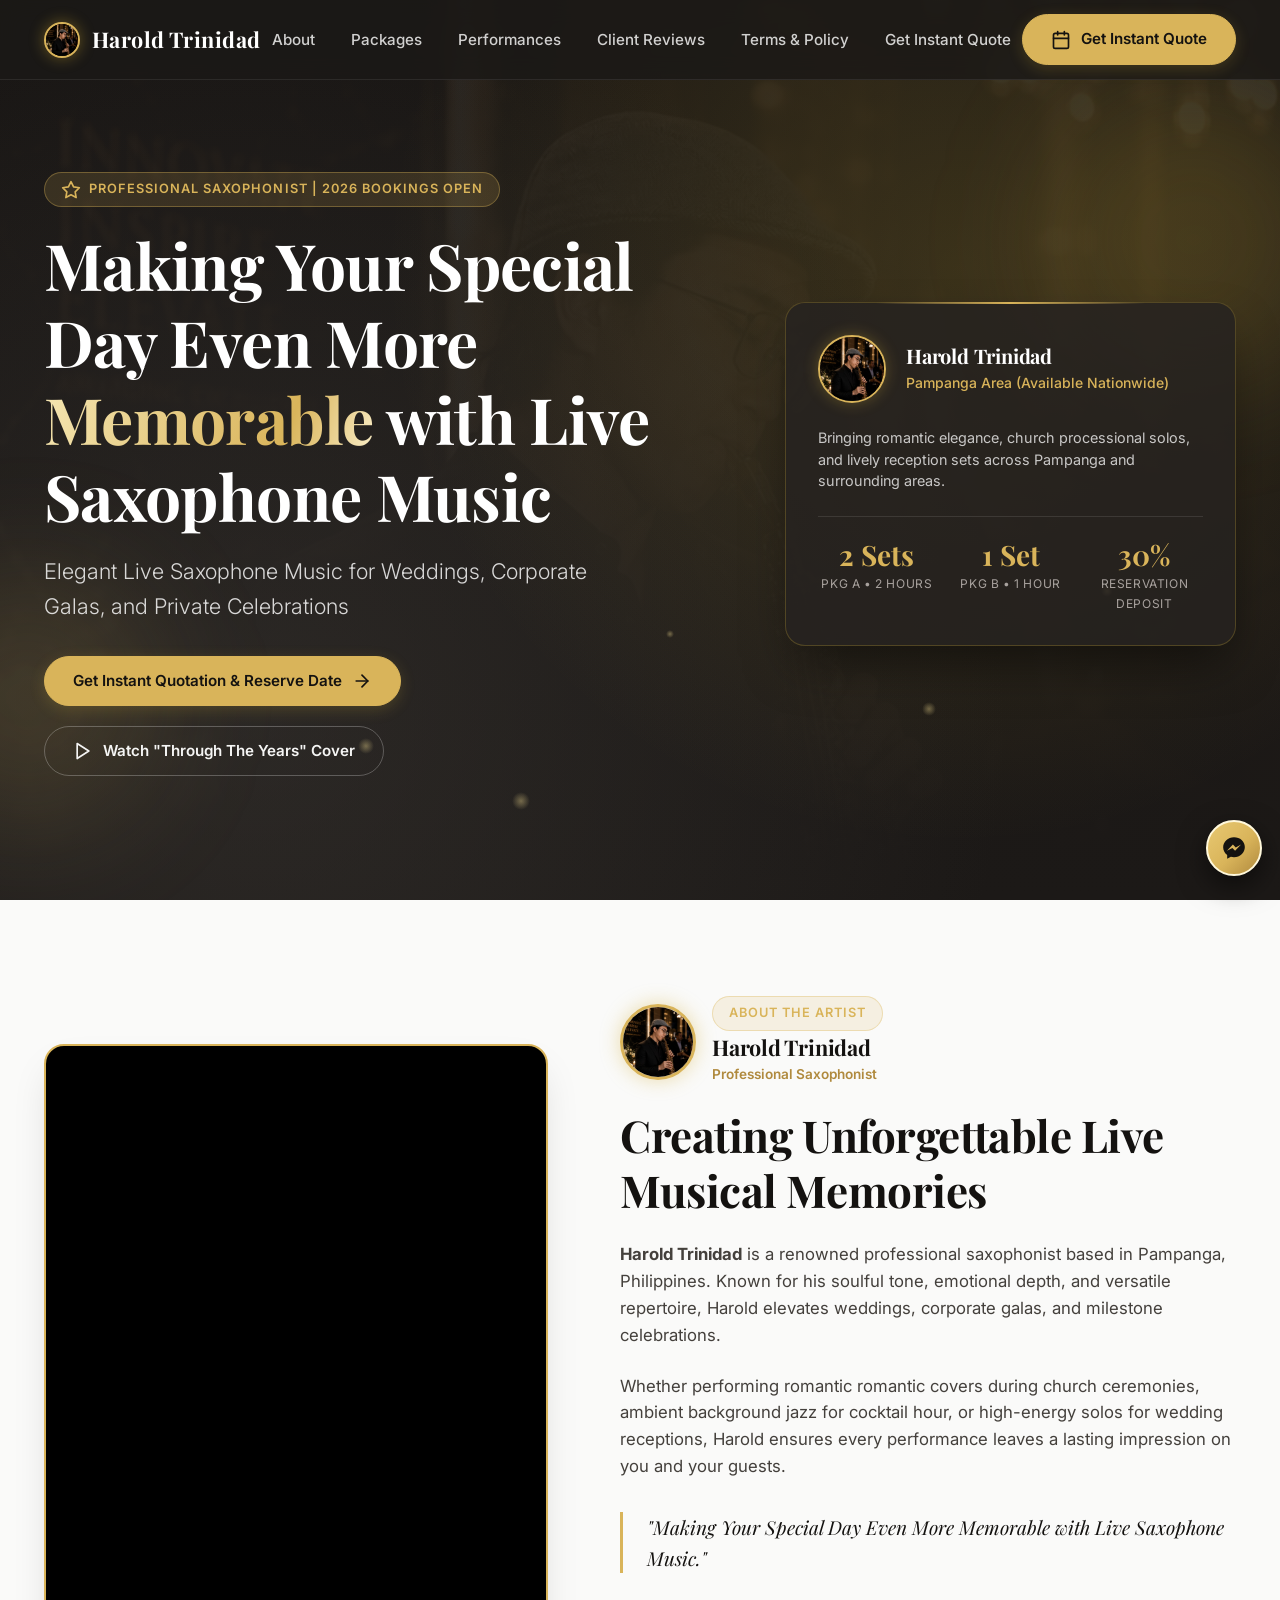
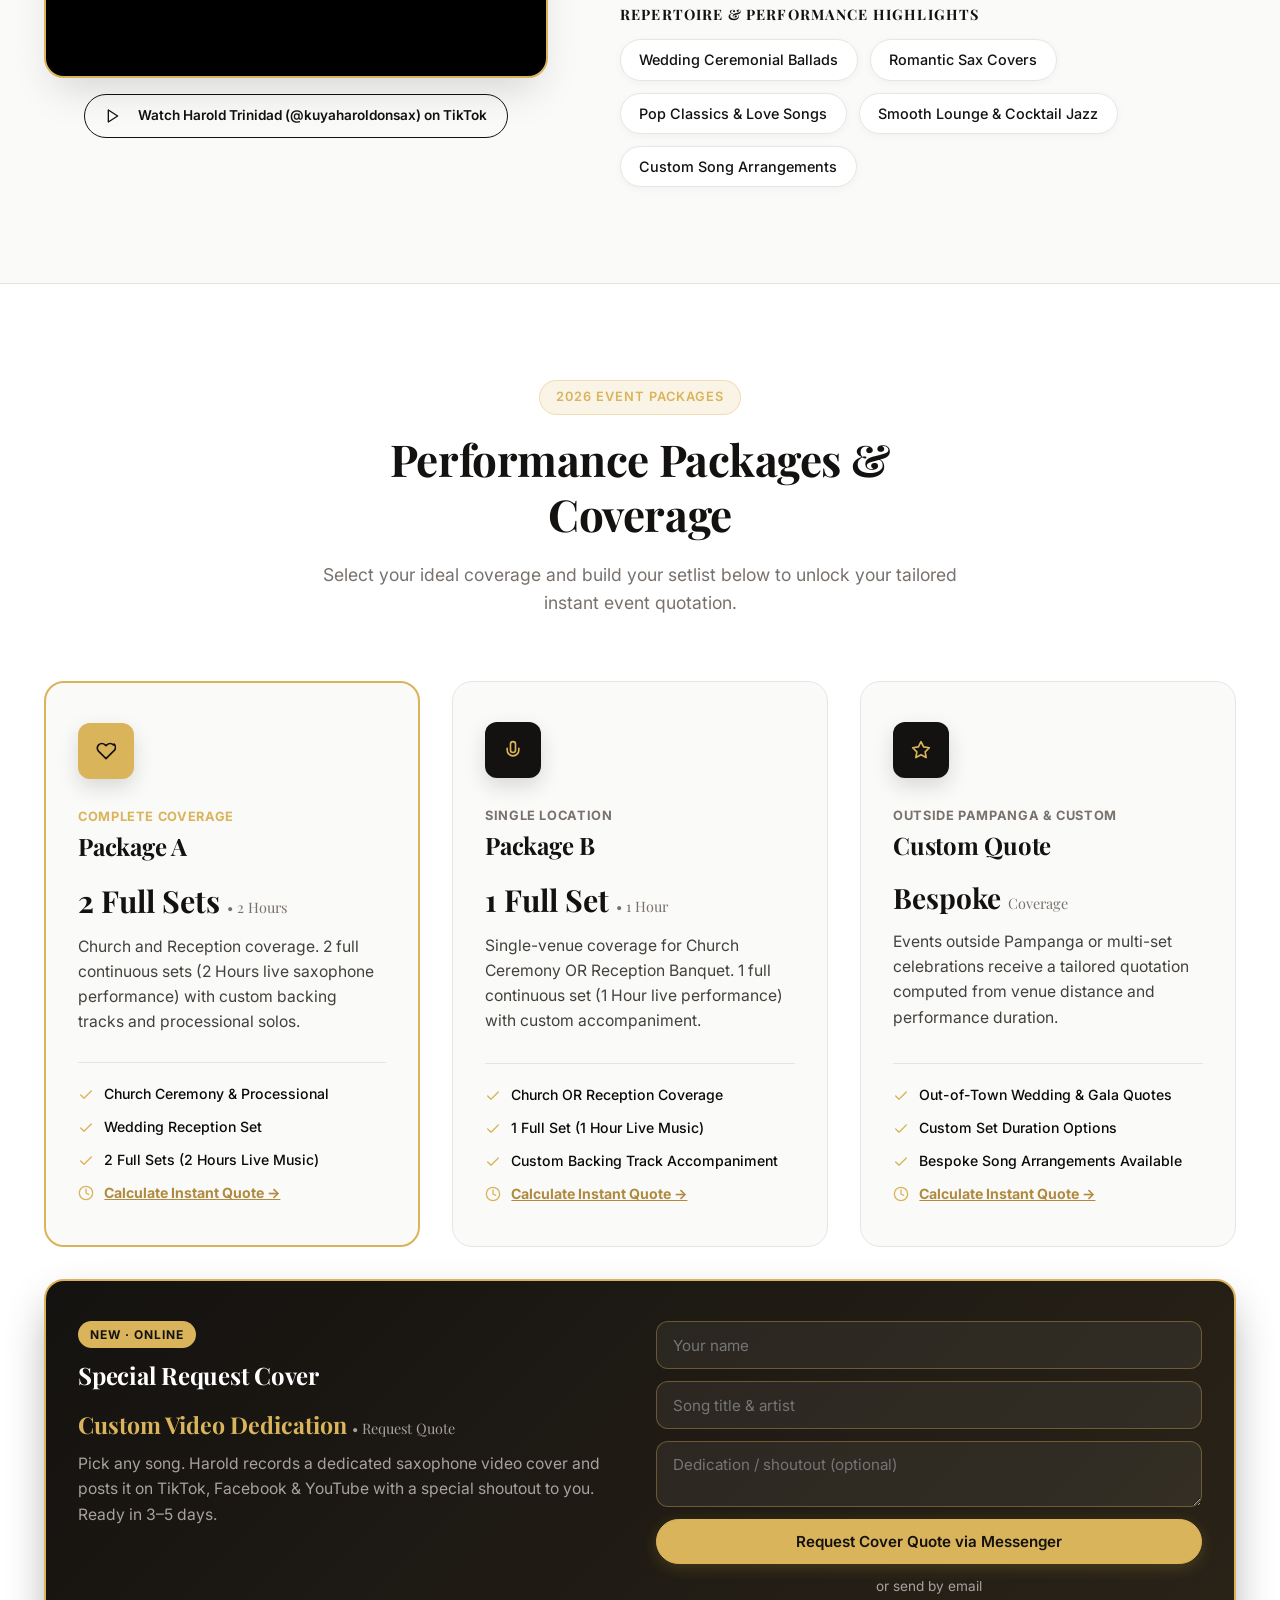
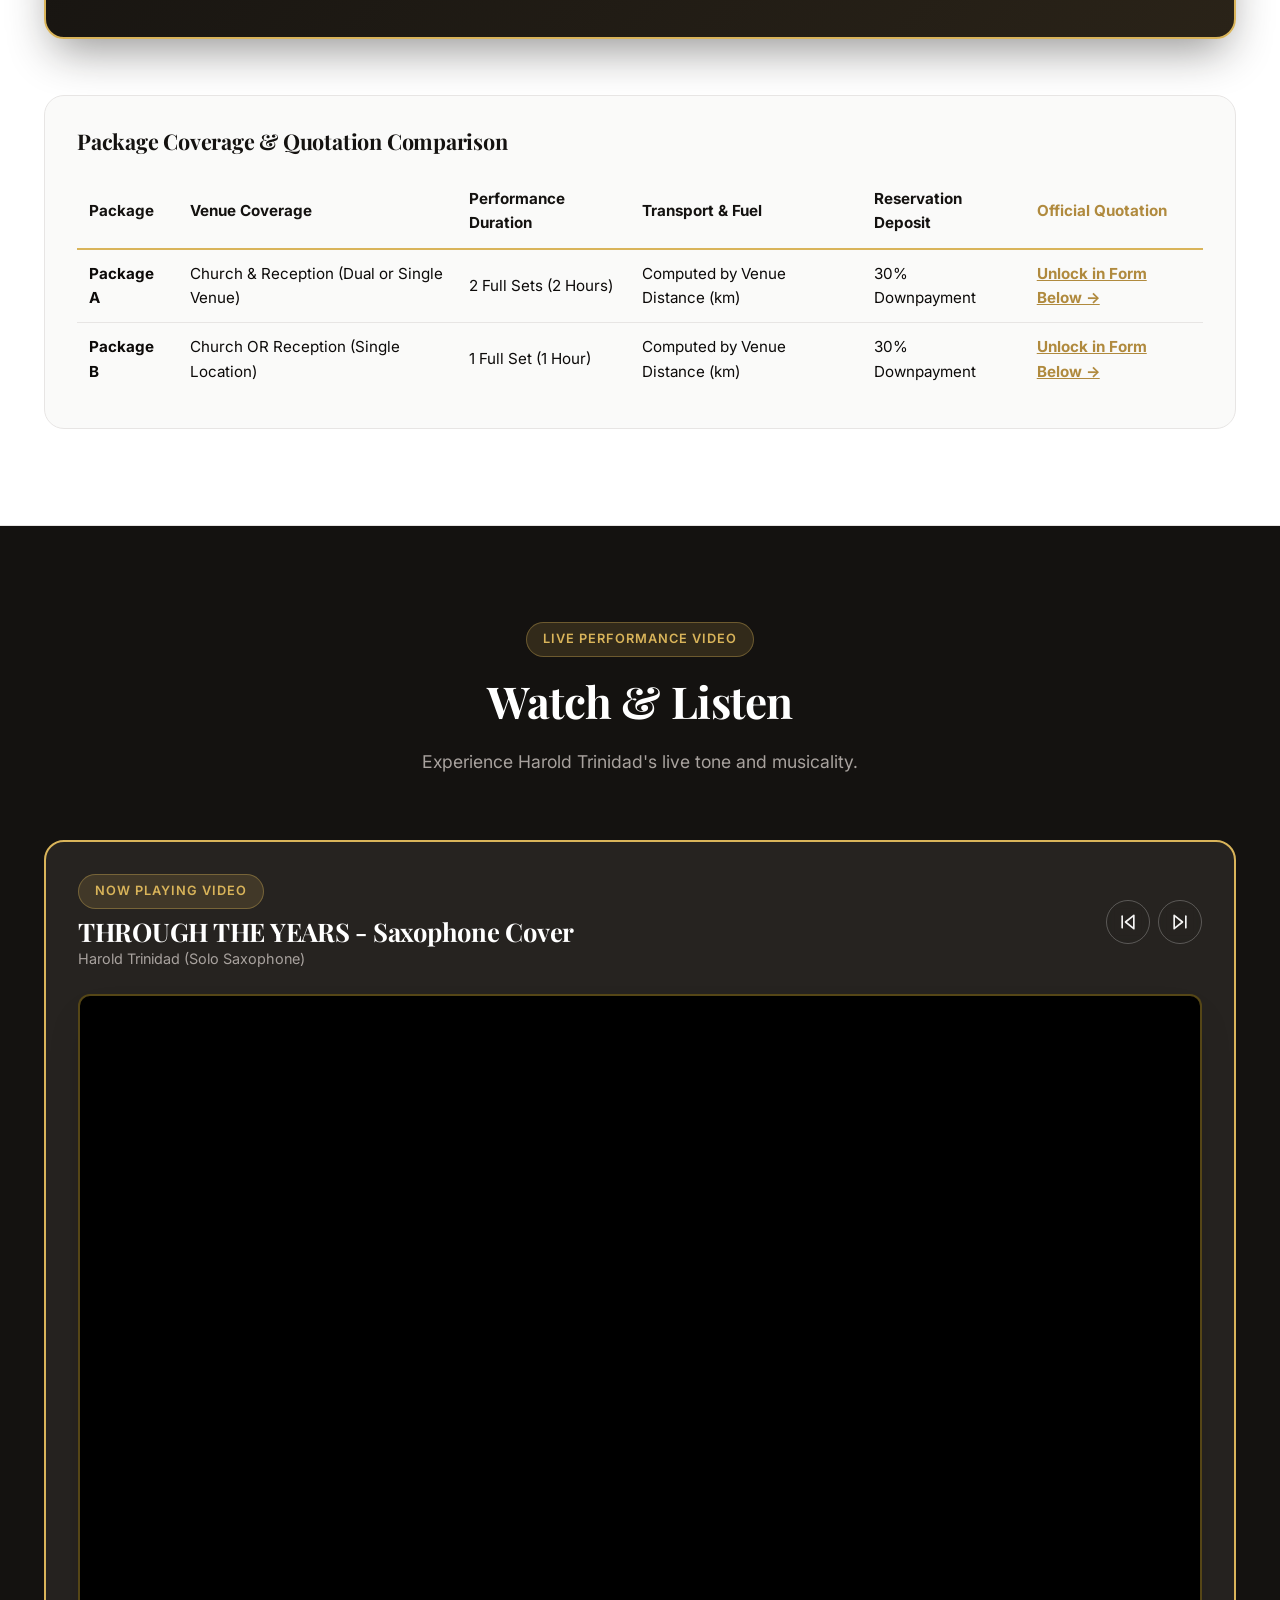
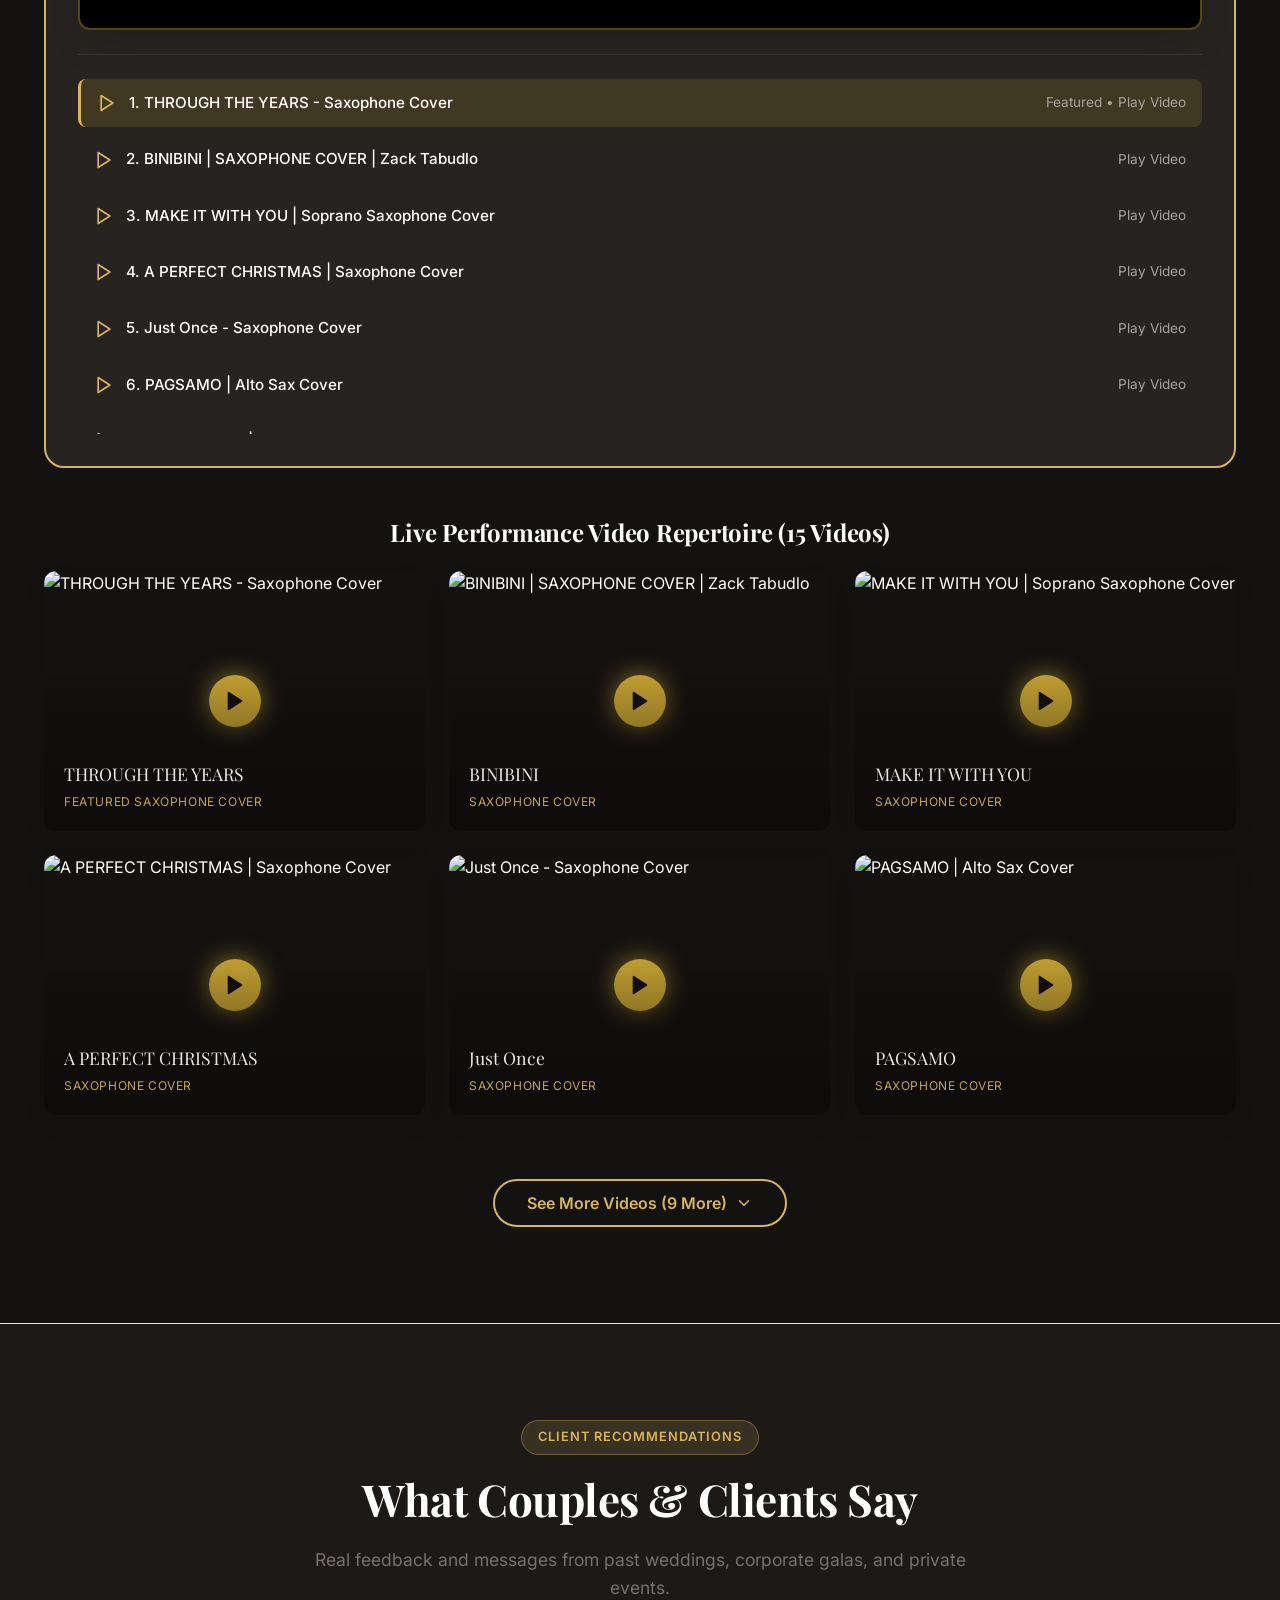
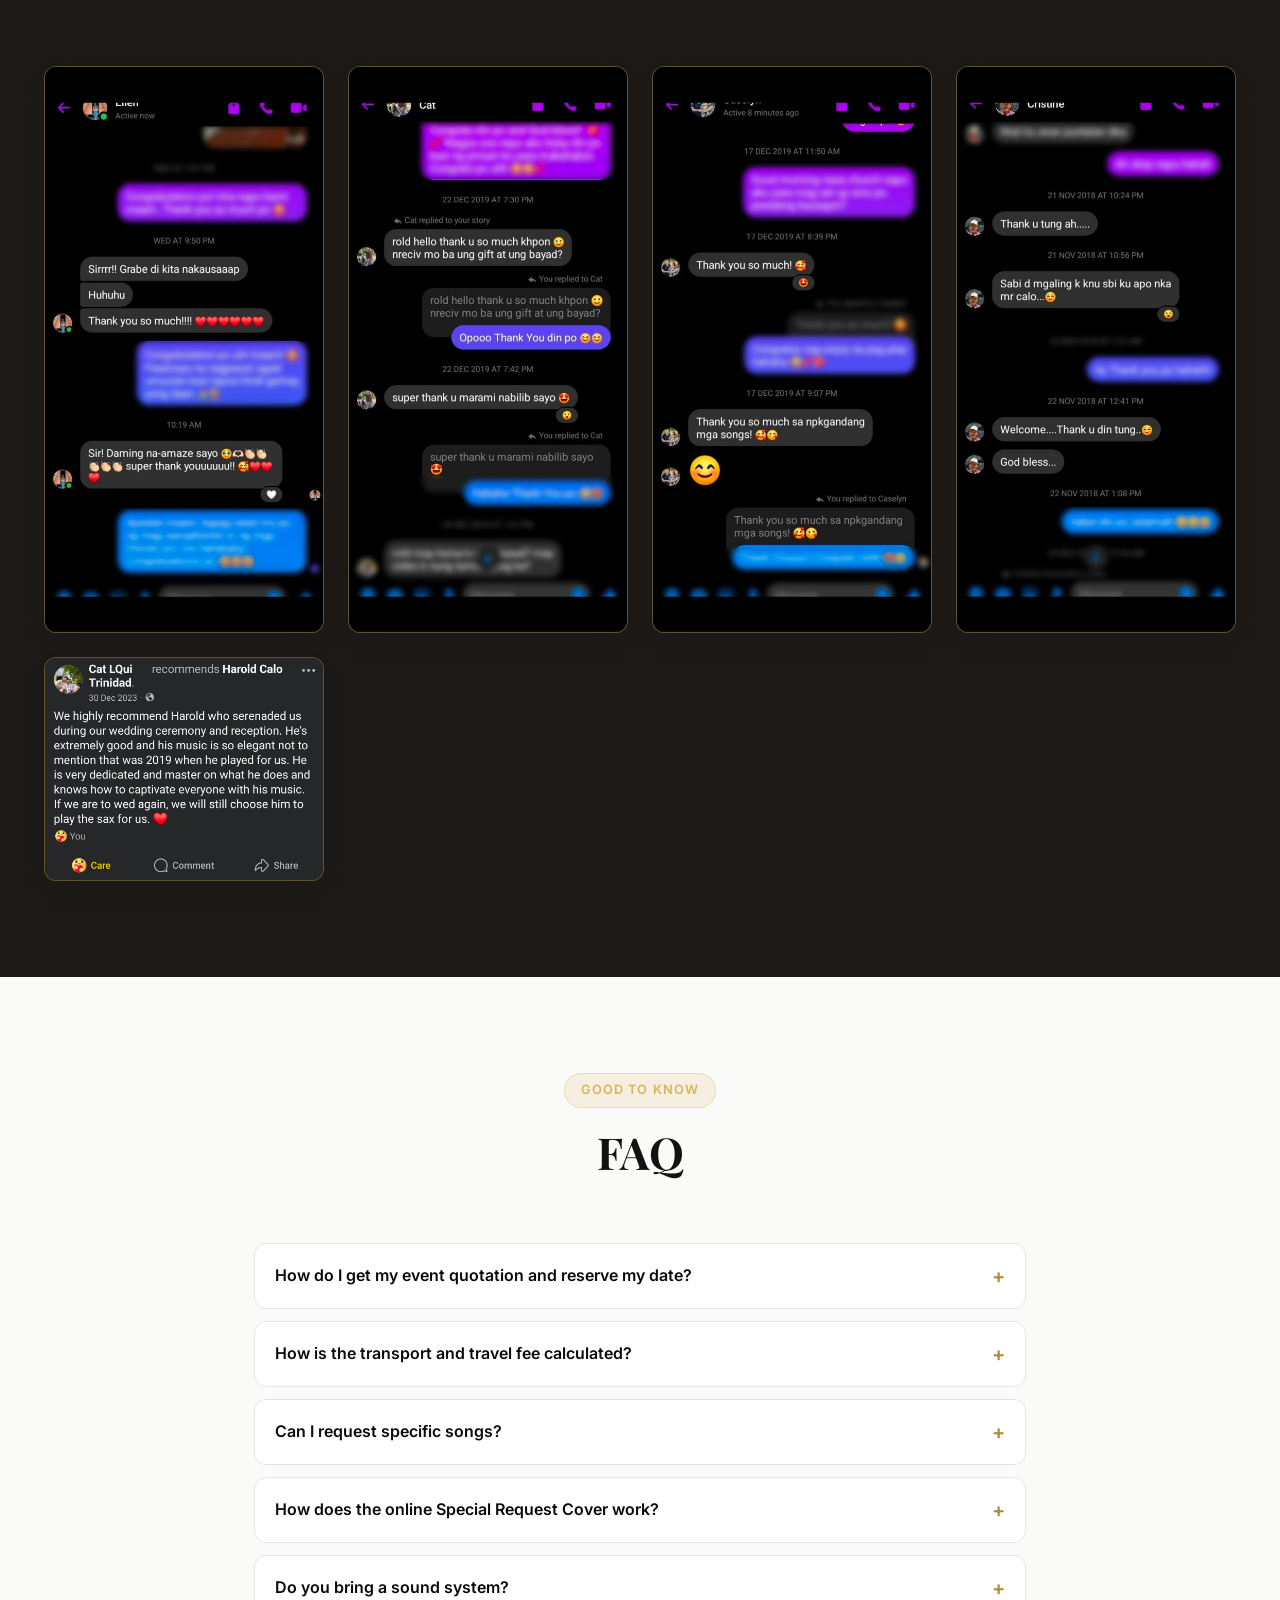
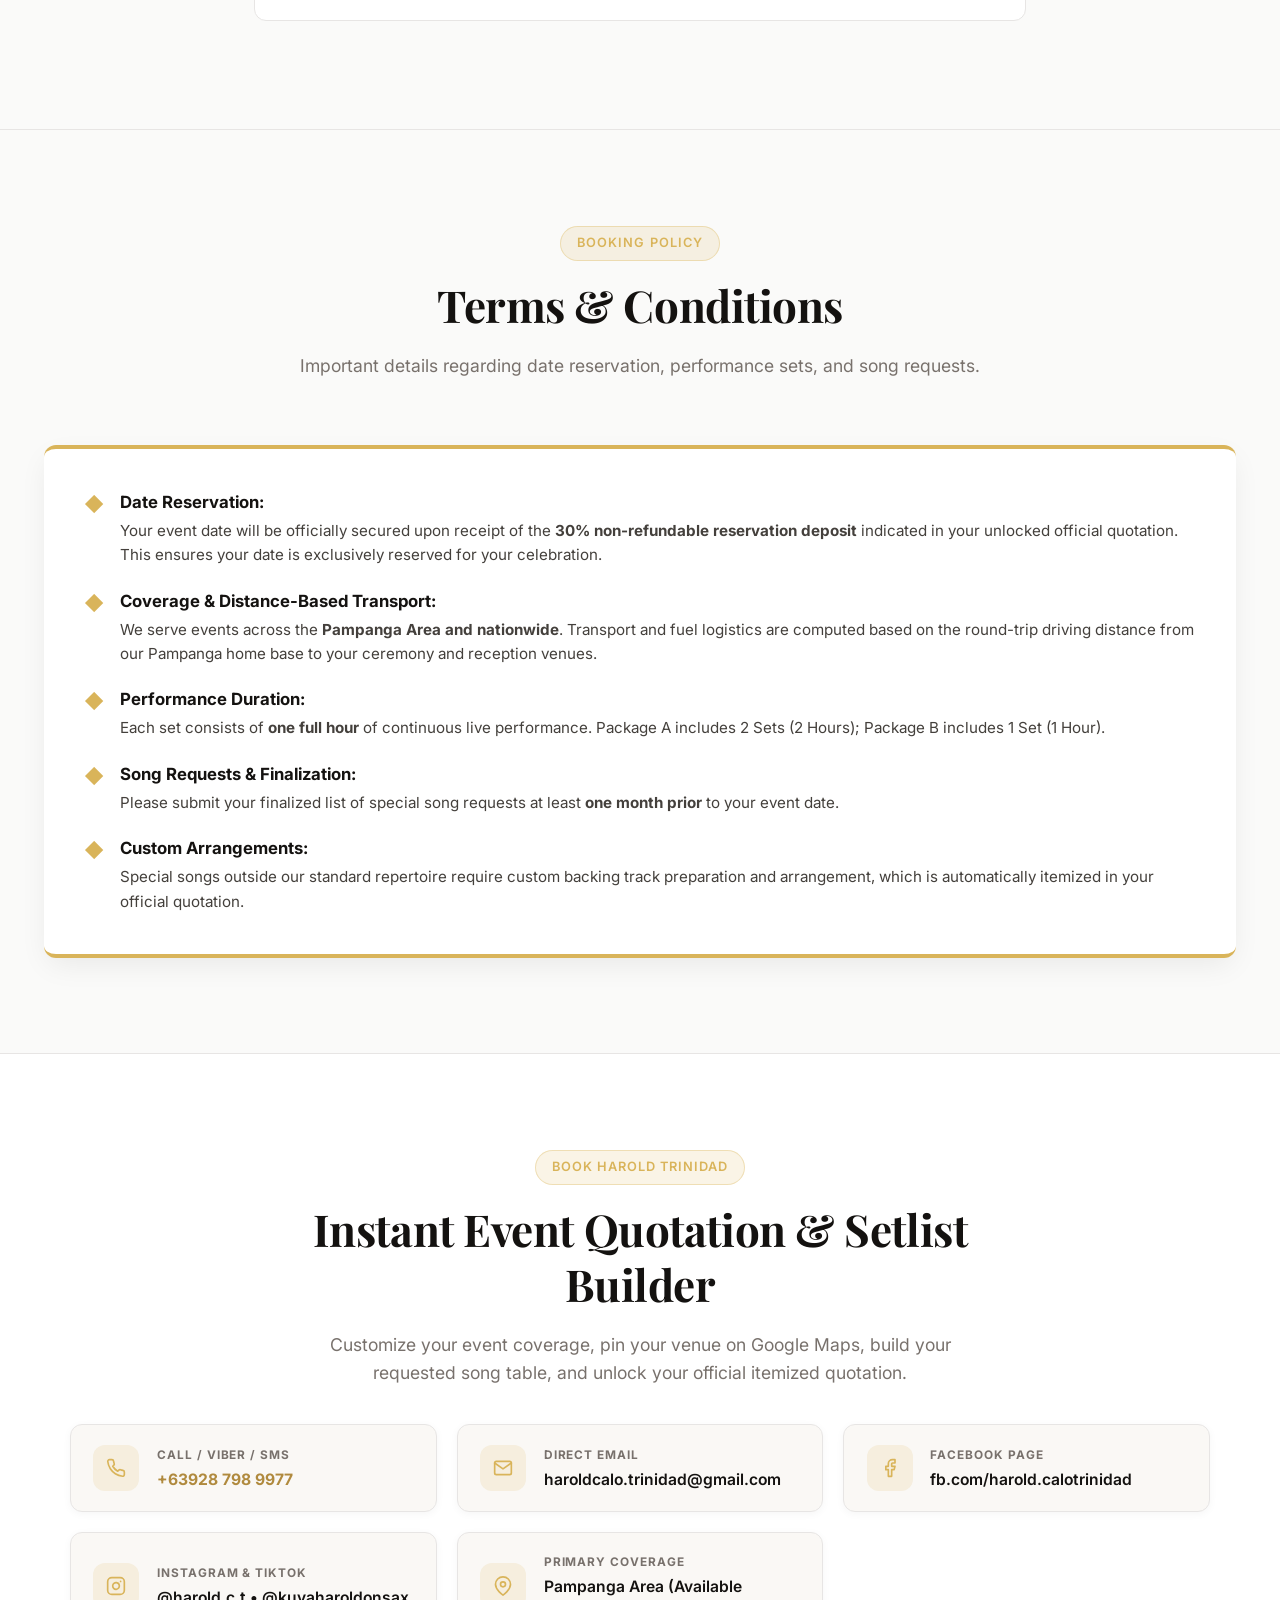
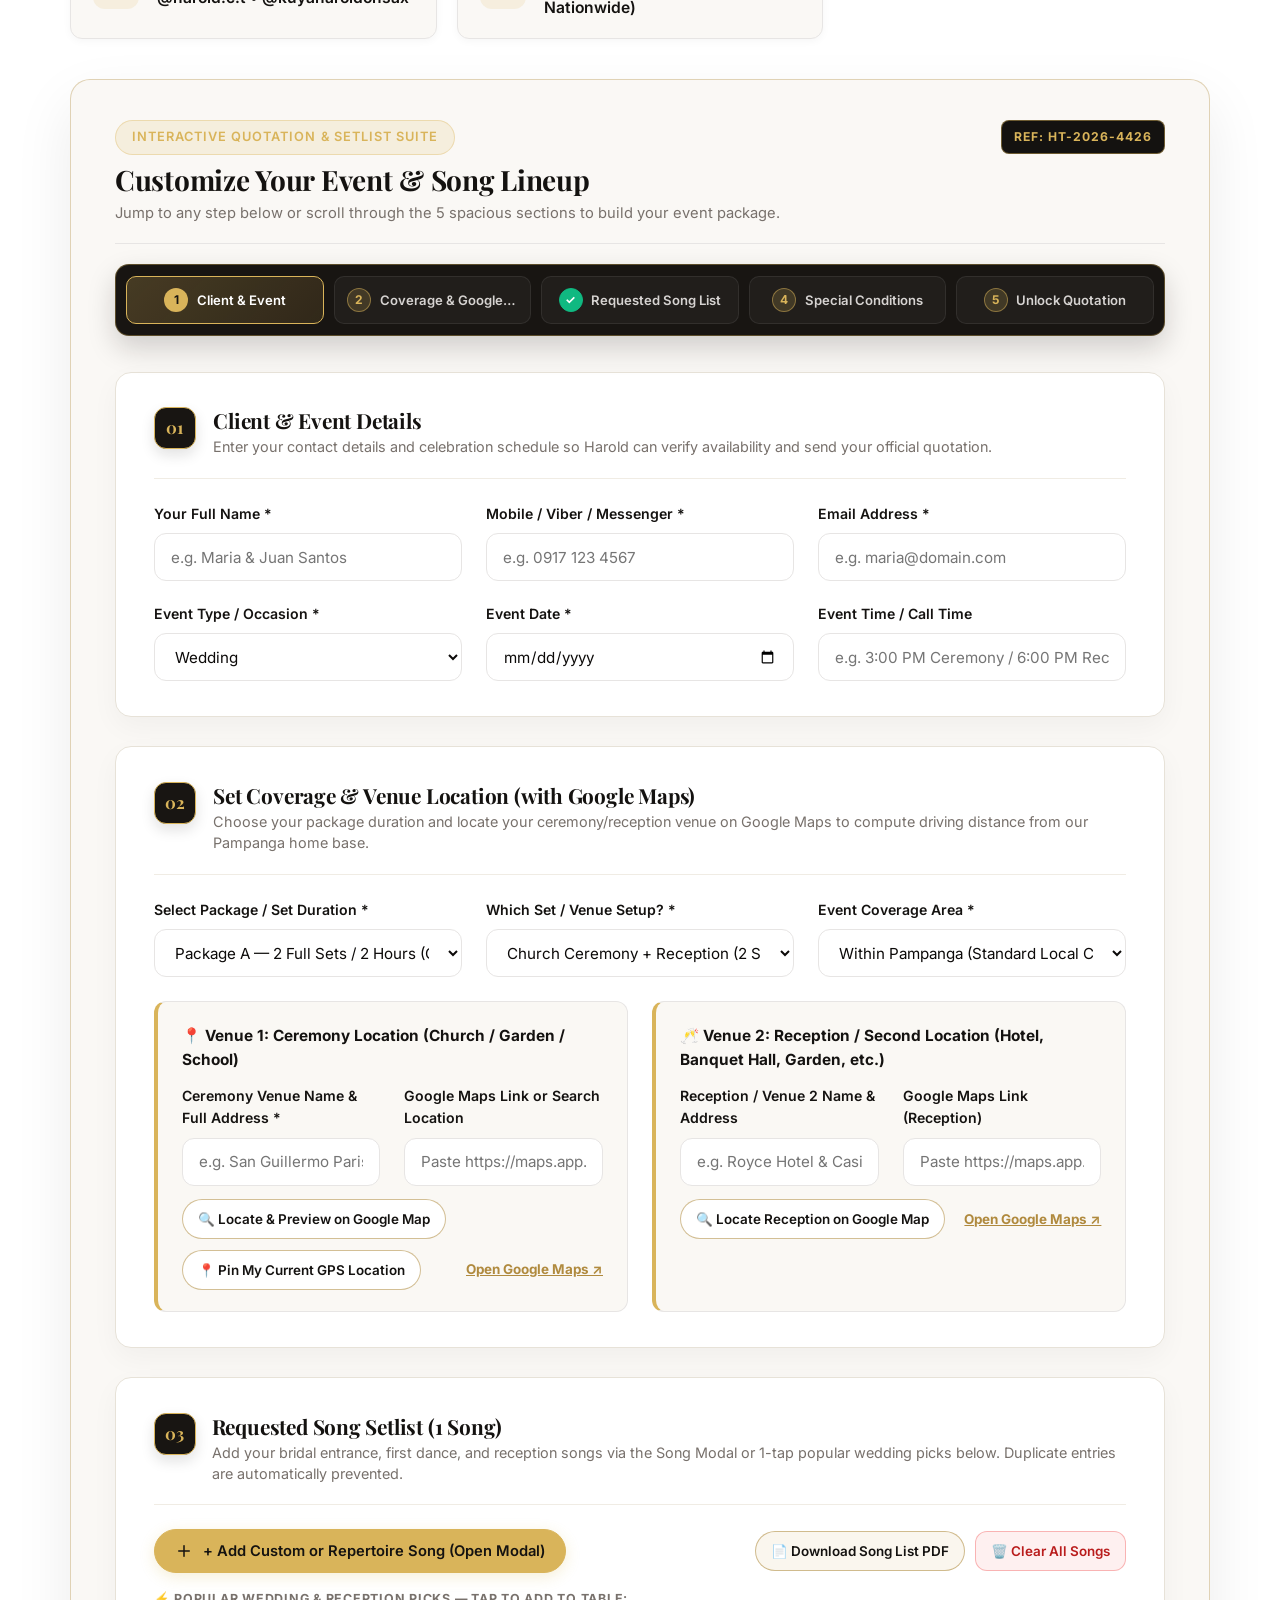
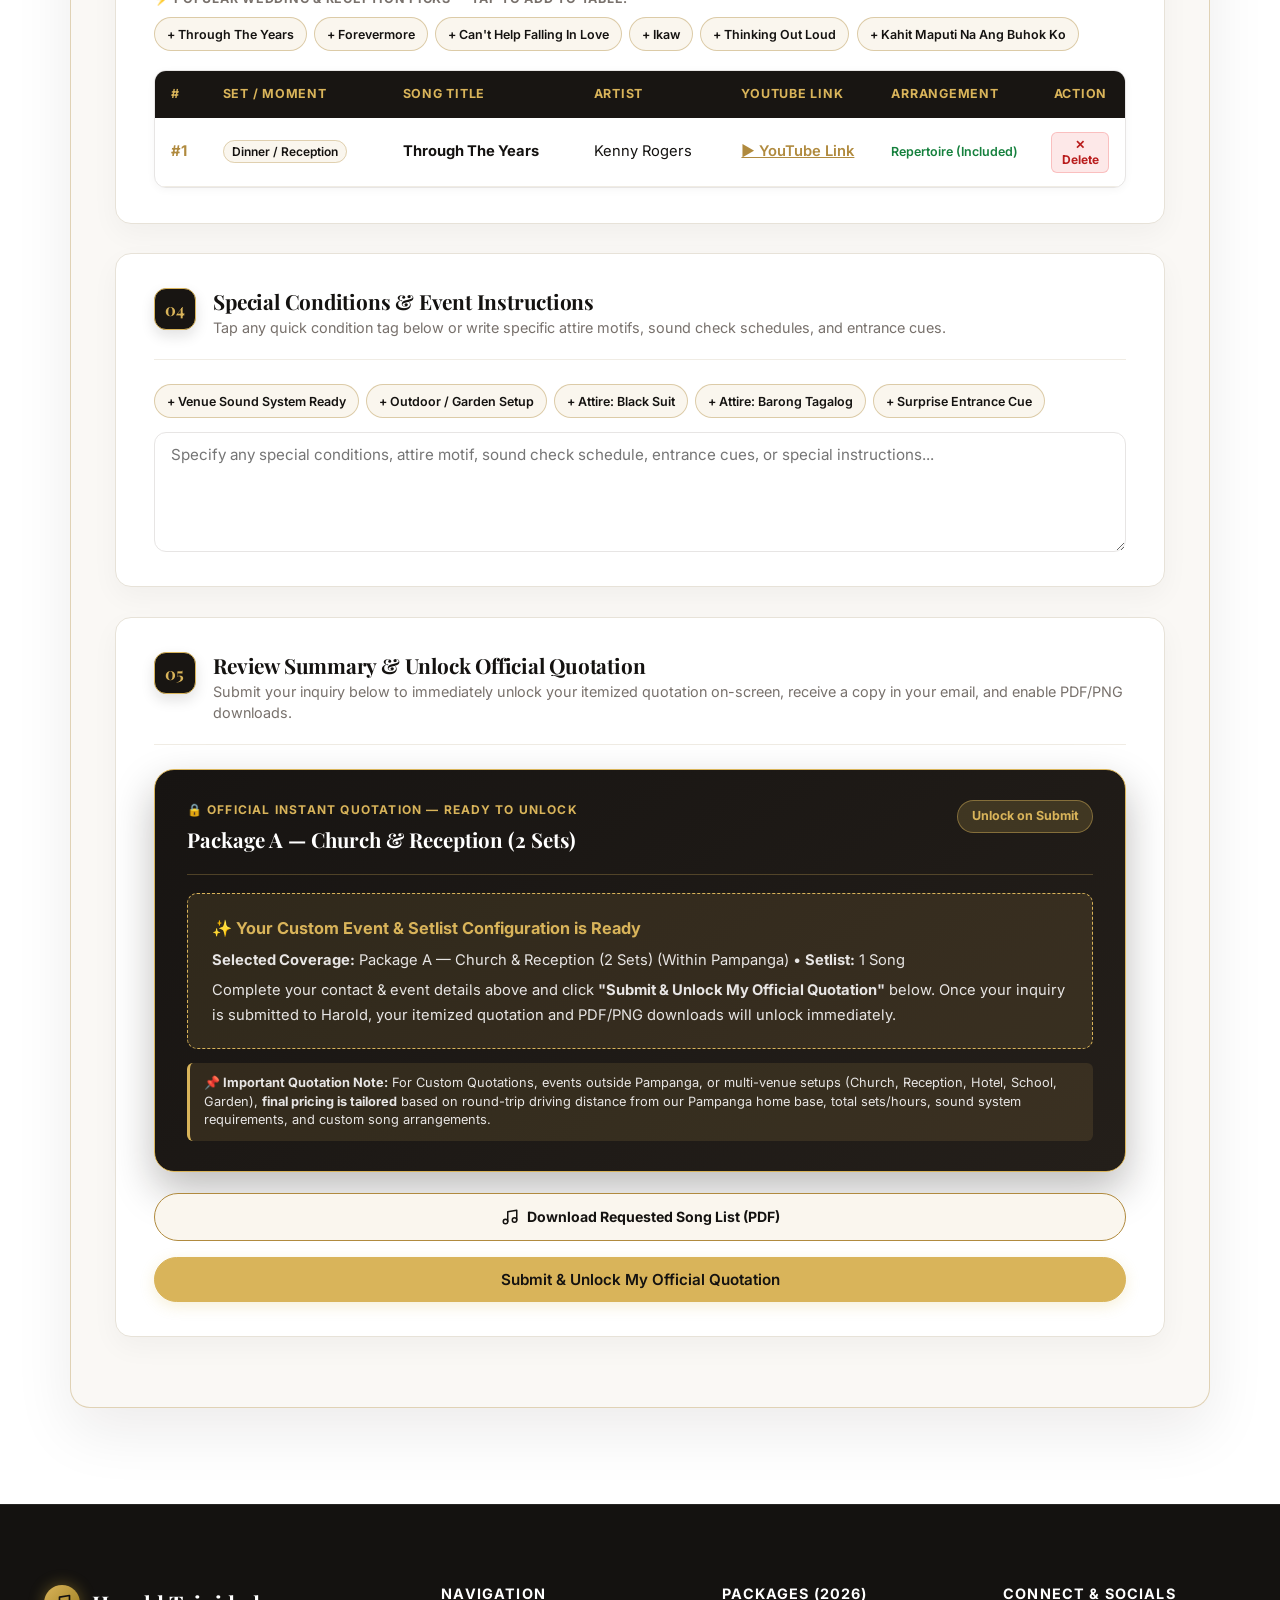
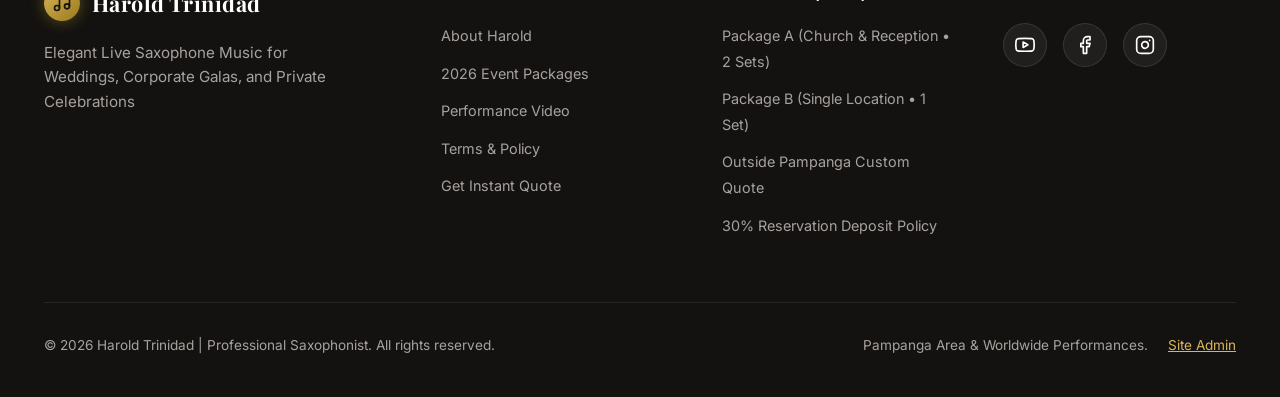
==== commit 1332ef41: "fix(ui): resolve text overflow in contact strip and restore facebook review lightbox modal" ====
--- a/index.html
+++ b/index.html
@@ -923,13 +923,13 @@
           </p>
         </div>
 
-        <!-- Horizontal Direct Contact Strip (5 Cards) -->
+        <!-- Horizontal Direct Contact Strip (Clean Balanced Grid) -->
         <div class="contact-strip-grid fade-in-element">
           <div class="info-card contact-strip-card">
             <div class="info-icon-wrap">
               <svg class="svg-icon" viewBox="0 0 24 24"><path d="M22 16.92v3a2 2 0 0 1-2.18 2 19.79 19.79 0 0 1-8.63-3.07 19.5 19.5 0 0 1-6-6 19.79 19.79 0 0 1-3.07-8.67A2 2 0 0 1 4.11 2h3a2 2 0 0 1 2 1.72 12.84 12.84 0 0 0 .7 2.81 2 2 0 0 1-.45 2.11L8.09 9.91a16 16 0 0 0 6 6l1.27-1.27a2 2 0 0 1 2.11-.45 12.84 12.84 0 0 0 2.81.7A2 2 0 0 1 22 16.92z"></path></svg>
             </div>
-            <div>
+            <div class="info-text-wrap">
               <div class="info-label">Call / Viber / SMS</div>
               <div class="info-value">
                 <a href="tel:09287989977" class="cfg-target-phone" id="phone-link" style="font-weight: 700; color: var(--accent-gold-hover);">0928 798 9977</a>
@@ -941,7 +941,7 @@
             <div class="info-icon-wrap">
               <svg class="svg-icon" viewBox="0 0 24 24"><path d="M4 4h16c1.1 0 2 .9 2 2v12c0 1.1-.9 2-2 2H4c-1.1 0-2-.9-2-2V6c0-1.1.9-2 2-2z"></path><polyline points="22,6 12,13 2,6"></polyline></svg>
             </div>
-            <div>
+            <div class="info-text-wrap">
               <div class="info-label">Direct Email</div>
               <div class="info-value">
                 <a href="mailto:haroldcalo.trinidad@gmail.com" class="cfg-target-email" id="email-link">haroldcalo.trinidad@gmail.com</a>
@@ -953,7 +953,7 @@
             <div class="info-icon-wrap">
               <svg class="svg-icon" viewBox="0 0 24 24"><path d="M18 2h-3a5 5 0 0 0-5 5v3H7v4h3v8h4v-8h3l1-4h-4V7a1 1 0 0 1 1-1h3z"></path></svg>
             </div>
-            <div>
+            <div class="info-text-wrap">
               <div class="info-label">Facebook Page</div>
               <div class="info-value">
                 <a href="https://facebook.com/harold.calotrinidad" target="_blank" rel="noopener noreferrer">fb.com/harold.calotrinidad</a>
@@ -965,7 +965,7 @@
             <div class="info-icon-wrap">
               <svg class="svg-icon" viewBox="0 0 24 24"><rect x="2" y="2" width="20" height="20" rx="5" ry="5"></rect><path d="M16 11.37A4 4 0 1 1 12.63 8 4 4 0 0 1 16 11.37z"></path><line x1="17.5" y1="6.5" x2="17.51" y2="6.5"></line></svg>
             </div>
-            <div>
+            <div class="info-text-wrap">
               <div class="info-label">Instagram &amp; TikTok</div>
               <div class="info-value">@harold.c.t • @kuyaharoldonsax</div>
             </div>
@@ -975,7 +975,7 @@
             <div class="info-icon-wrap">
               <svg class="svg-icon" viewBox="0 0 24 24"><path d="M21 10c0 7-9 13-9 13s-9-6-9-13a9 9 0 0 1 18 0z"></path><circle cx="12" cy="10" r="3"></circle></svg>
             </div>
-            <div>
+            <div class="info-text-wrap">
               <div class="info-label">Primary Coverage</div>
               <div class="info-value cfg-target-location" id="location-display">Pampanga &amp; Nationwide</div>
             </div>
@@ -1514,6 +1514,15 @@
     </a>
   </div>
 
+  <!-- Lightbox Modal for Full Image Previews (Facebook Reviews & Performance Gallery) -->
+  <div class="lightbox-modal" id="lightbox-modal" role="dialog" aria-modal="true" aria-hidden="true">
+    <div class="lightbox-content">
+      <button type="button" class="lightbox-close-btn" id="lightbox-close-btn" aria-label="Close image preview">&times;</button>
+      <img id="lightbox-img" src="" alt="Harold Trinidad Client Recommendation Preview">
+      <p class="lightbox-caption" id="lightbox-caption"></p>
+    </div>
+  </div>
+
   <a class="fab-messenger" href="https://m.me/harold.calotrinidad" target="_blank" rel="noopener" aria-label="Chat on Messenger">
     <svg viewBox="0 0 24 24" width="26" height="26" fill="currentColor"><path d="M12 2C6.4 2 2 6.1 2 11.4c0 2.9 1.4 5.4 3.7 7.1V22l3.4-1.9c.9.3 1.9.4 2.9.4 5.6 0 10-4.1 10-9.4S17.6 2 12 2zm1 12.6-2.5-2.7-5 2.7 5.5-5.8 2.6 2.7 4.9-2.7-5.5 5.8z"/></svg>
   </a>
--- a/styles.css
+++ b/styles.css
@@ -1089,16 +1089,17 @@
 .lightbox-modal {
   position: fixed;
   inset: 0;
-  background: rgba(12, 10, 9, 0.94);
-  backdrop-filter: blur(16px);
-  z-index: 2000;
+  background: rgba(10, 8, 7, 0.94);
+  backdrop-filter: blur(14px);
+  -webkit-backdrop-filter: blur(14px);
+  z-index: 99999;
   display: flex;
   align-items: center;
   justify-content: center;
-  padding: 2rem;
+  padding: 1.5rem;
   opacity: 0;
   visibility: hidden;
-  transition: var(--transition-normal);
+  transition: opacity 250ms ease, visibility 250ms ease;
 }
 
 .lightbox-modal.active {
@@ -1110,39 +1111,89 @@
   position: relative;
   max-width: 900px;
   width: 100%;
-  max-height: 85vh;
+  max-height: 92vh;
   display: flex;
   flex-direction: column;
   align-items: center;
+  justify-content: center;
 }
 
 .lightbox-content img, .lightbox-content video {
   max-width: 100%;
-  max-height: 75vh;
+  max-height: 82vh;
+  object-fit: contain;
   border-radius: var(--radius-md);
-  box-shadow: var(--shadow-lg);
-  border: 1px solid rgba(212, 175, 55, 0.3);
+  box-shadow: 0 20px 60px rgba(0, 0, 0, 0.85);
+  border: 1.5px solid rgba(212, 175, 55, 0.6);
+  background: #141210;
 }
 
 .lightbox-caption {
   color: #FFFFFF;
-  margin-top: 1rem;
+  margin-top: 0.85rem;
   font-family: 'Playfair Display', serif;
-  font-size: 1.25rem;
+  font-size: 1.15rem;
   text-align: center;
+  text-shadow: 0 2px 8px rgba(0, 0, 0, 0.6);
 }
 
 .lightbox-close-btn {
   position: absolute;
-  top: -3rem;
+  top: -2.85rem;
   right: 0;
-  background: transparent;
-  border: none;
-  color: #FFFFFF;
-  font-size: 2rem;
+  background: rgba(255, 255, 255, 0.12);
+  border: 1.5px solid var(--accent-gold);
+  border-radius: 50%;
+  color: #FFFFFF;
+  font-size: 1.6rem;
+  width: 40px;
+  height: 40px;
+  display: flex;
+  align-items: center;
+  justify-content: center;
   cursor: pointer;
-  min-width: 44px;
-  min-height: 44px;
+  transition: var(--transition-fast);
+  line-height: 1;
+}
+
+.lightbox-close-btn:hover {
+  background: var(--accent-gold);
+  color: var(--primary-dark);
+  transform: scale(1.08);
+}
+
+/* Facebook Review Recommendation Cards */
+.review-card a {
+  cursor: zoom-in;
+}
+
+.review-card img {
+  width: 100%;
+  height: 480px;
+  object-fit: cover;
+  object-position: top center;
+  display: block;
+  transition: transform 350ms ease;
+}
+
+.review-card:hover img {
+  transform: scale(1.02);
+}
+
+.review-card .gallery-card-overlay {
+  opacity: 0 !important;
+  background: rgba(12, 10, 9, 0.75) !important;
+  transition: opacity 250ms ease;
+  pointer-events: none;
+}
+
+.review-card:hover .gallery-card-overlay {
+  opacity: 1 !important;
+}
+
+.review-card:hover {
+  transform: translateY(-4px);
+  border-color: var(--accent-gold) !important;
 }
 
 /* ==========================================
@@ -2224,8 +2275,8 @@
    ========================================== */
 .contact-strip-grid {
   display: grid;
-  grid-template-columns: repeat(auto-fit, minmax(210px, 1fr));
-  gap: 1.1rem;
+  grid-template-columns: repeat(auto-fit, minmax(320px, 1fr));
+  gap: 1.25rem;
   max-width: 1140px;
   margin: 0 auto 2.5rem auto;
 }
@@ -2233,13 +2284,14 @@
 .contact-strip-card {
   display: flex;
   align-items: center;
-  gap: 0.9rem;
-  padding: 1.1rem 1.25rem;
+  gap: 1.1rem;
+  padding: 1.25rem 1.4rem;
   background: #FAF8F5;
   border: 1px solid var(--border-color);
   border-radius: var(--radius-md);
   transition: var(--transition-fast);
   box-shadow: var(--shadow-sm);
+  min-width: 0;
 }
 
 .contact-strip-card:hover {
@@ -2250,20 +2302,54 @@
 }
 
 .contact-strip-card .info-icon-wrap {
-  width: 42px;
-  height: 42px;
-  border-radius: 10px;
+  width: 46px;
+  height: 46px;
+  border-radius: 12px;
+  background: var(--accent-gold-light);
+  color: var(--accent-gold);
+  display: flex;
+  align-items: center;
+  justify-content: center;
+  flex-shrink: 0;
+}
+
+.contact-strip-card .info-text-wrap {
+  min-width: 0;
+  flex: 1;
+  overflow: hidden;
 }
 
 .contact-strip-card .info-label {
-  font-size: 0.72rem;
-  letter-spacing: 0.06em;
+  font-size: 0.74rem;
+  letter-spacing: 0.08em;
+  text-transform: uppercase;
+  color: var(--text-muted);
+  font-weight: 700;
+  margin-bottom: 0.25rem;
 }
 
 .contact-strip-card .info-value {
-  font-size: 0.95rem;
-  margin-top: 0.15rem;
-  line-height: 1.25;
+  font-size: 0.98rem;
+  font-weight: 600;
+  color: var(--primary-dark);
+  margin-top: 0;
+  line-height: 1.35;
+  word-break: break-word;
+  overflow-wrap: anywhere;
+}
+
+.contact-strip-card .info-value a {
+  color: var(--primary-dark);
+  text-decoration: none;
+  transition: color var(--transition-fast);
+  word-break: break-word;
+  overflow-wrap: anywhere;
+  display: inline;
+}
+
+.contact-strip-card .info-value a:hover {
+  color: var(--accent-gold-hover);
+  text-decoration: underline;
 }
 
 .booking-suite-full {
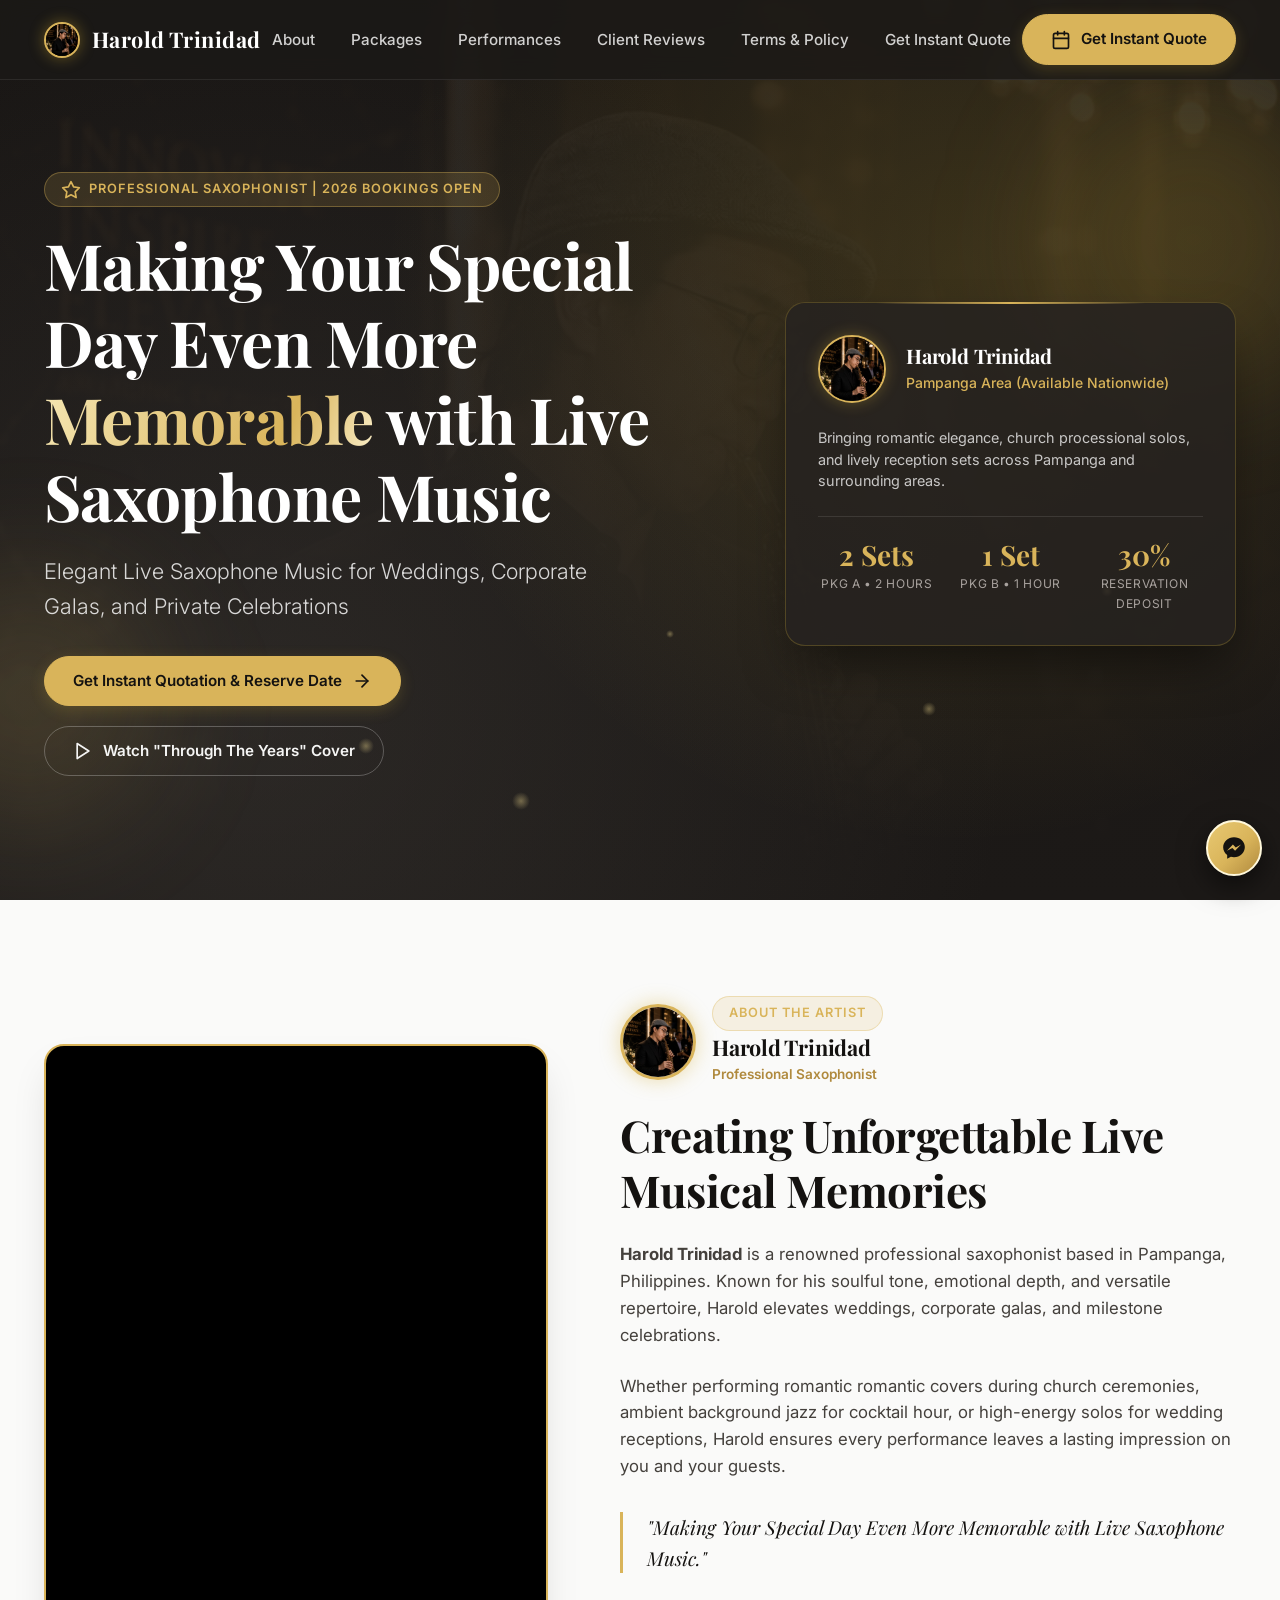
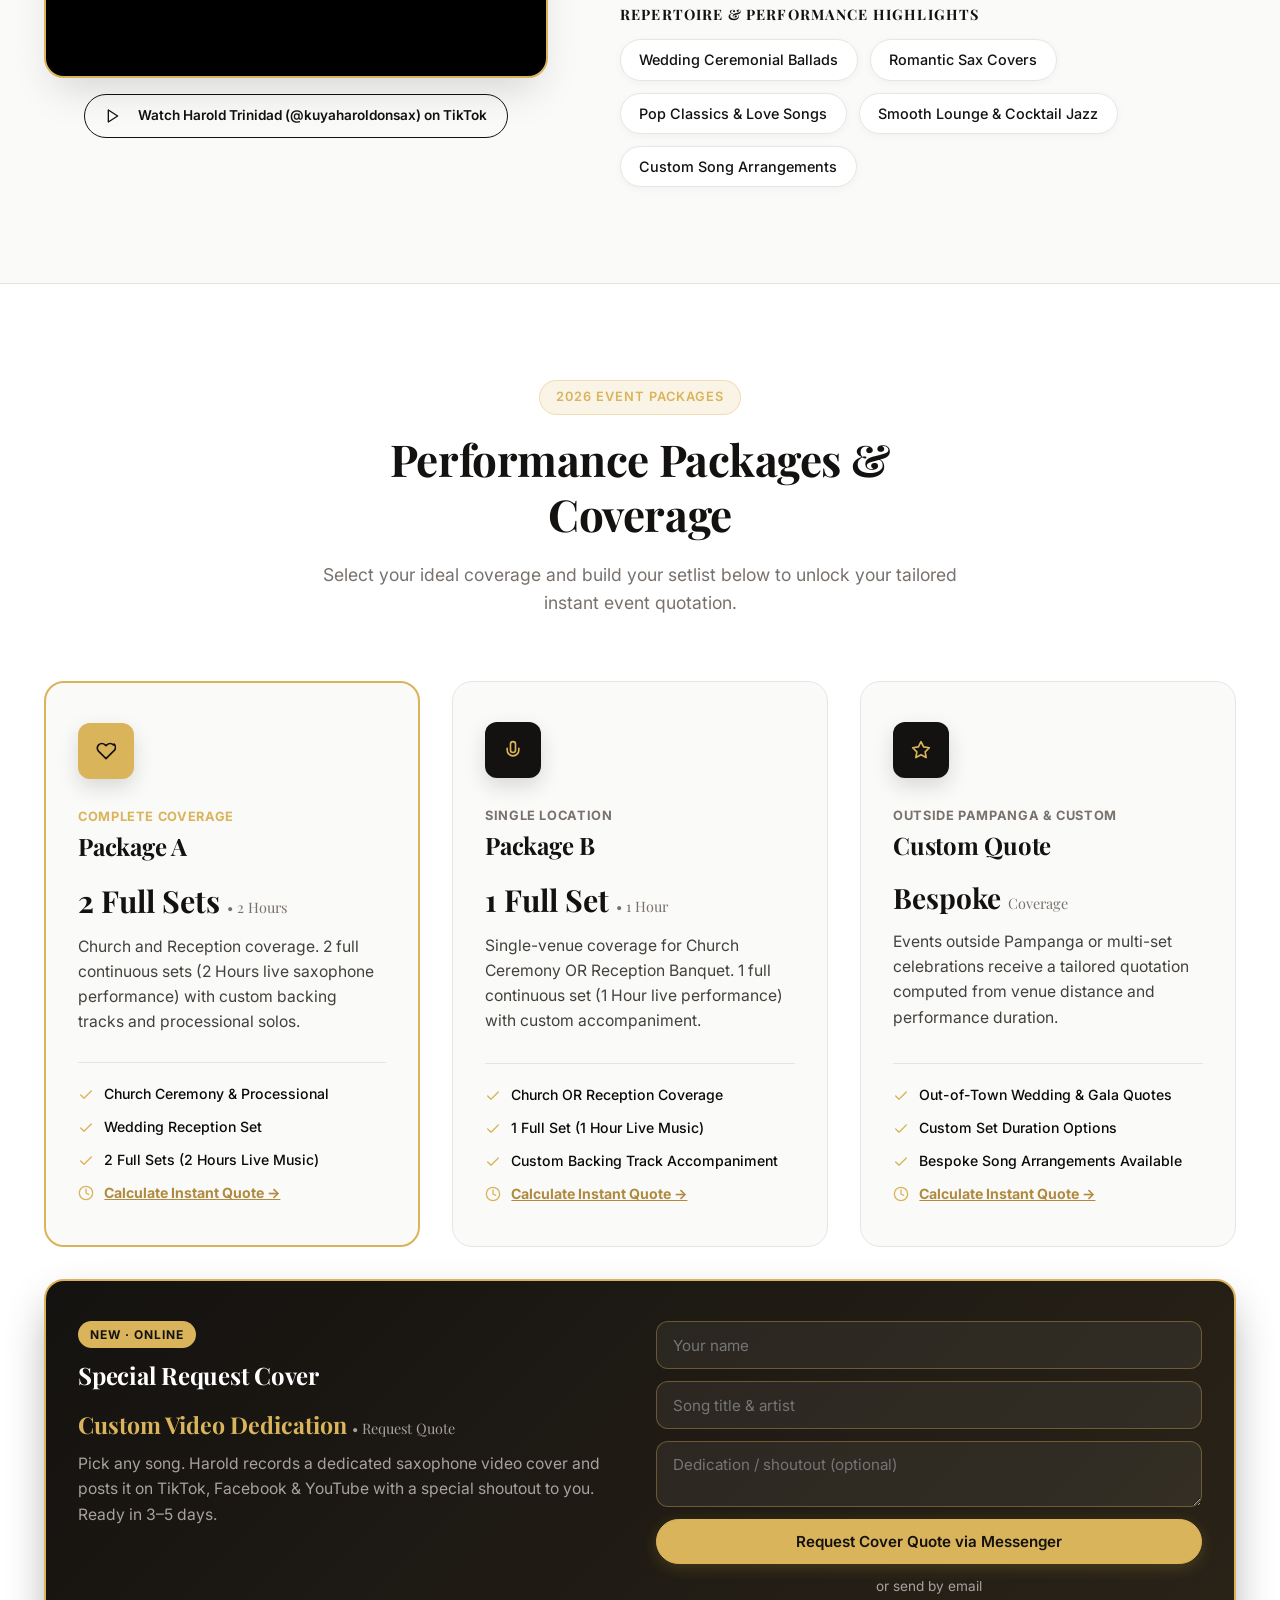
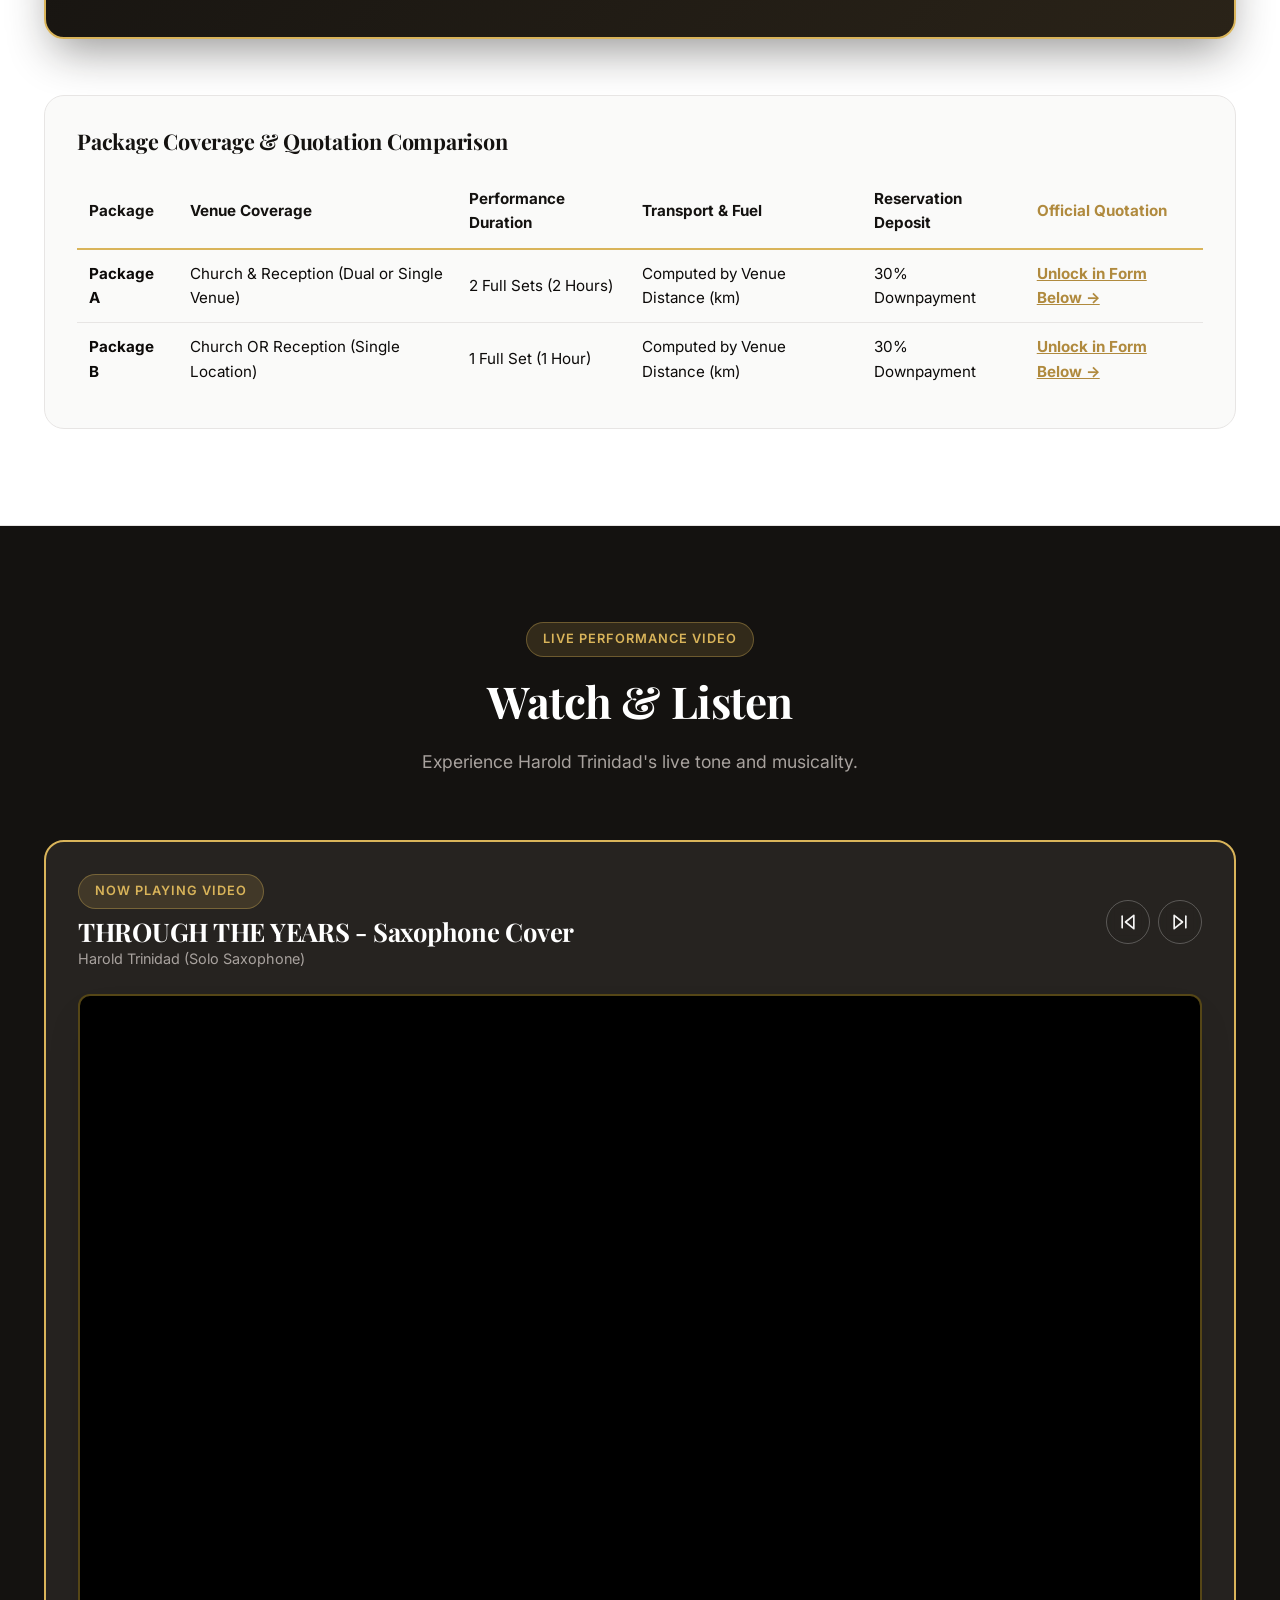
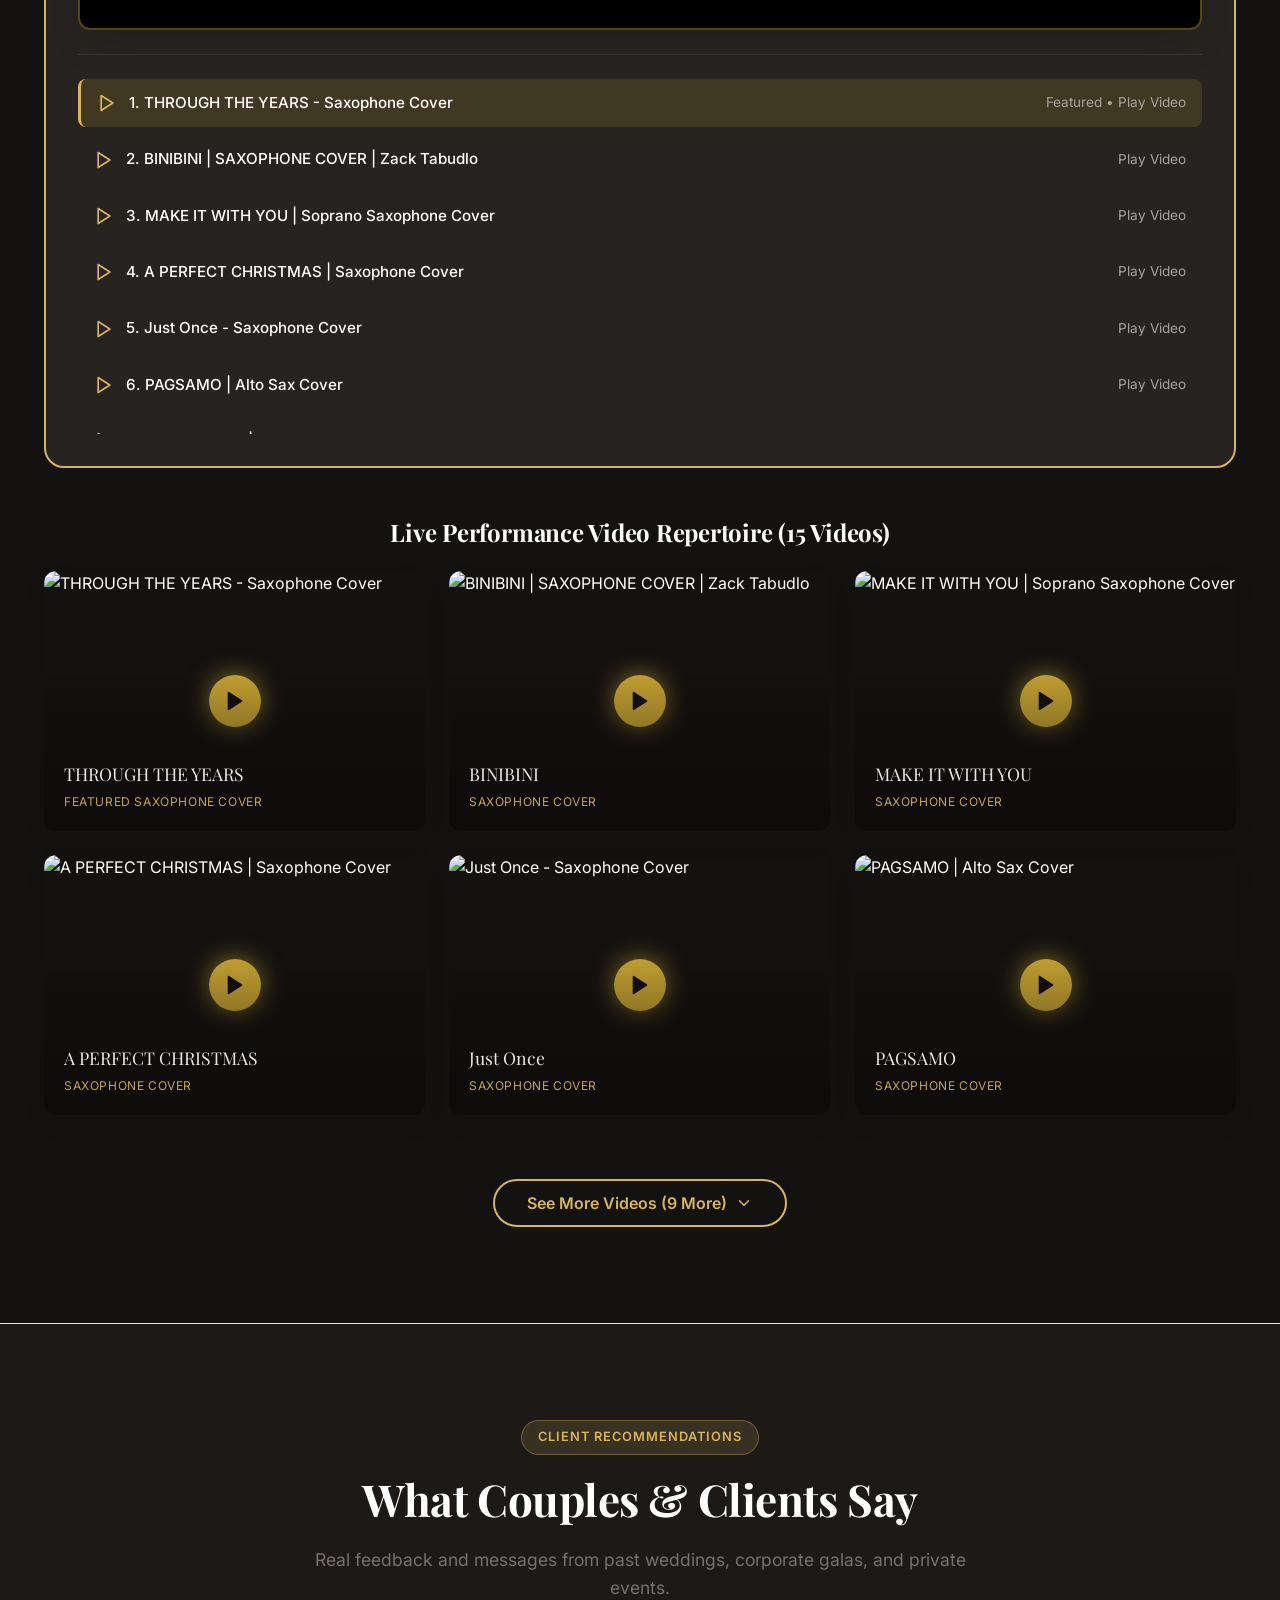
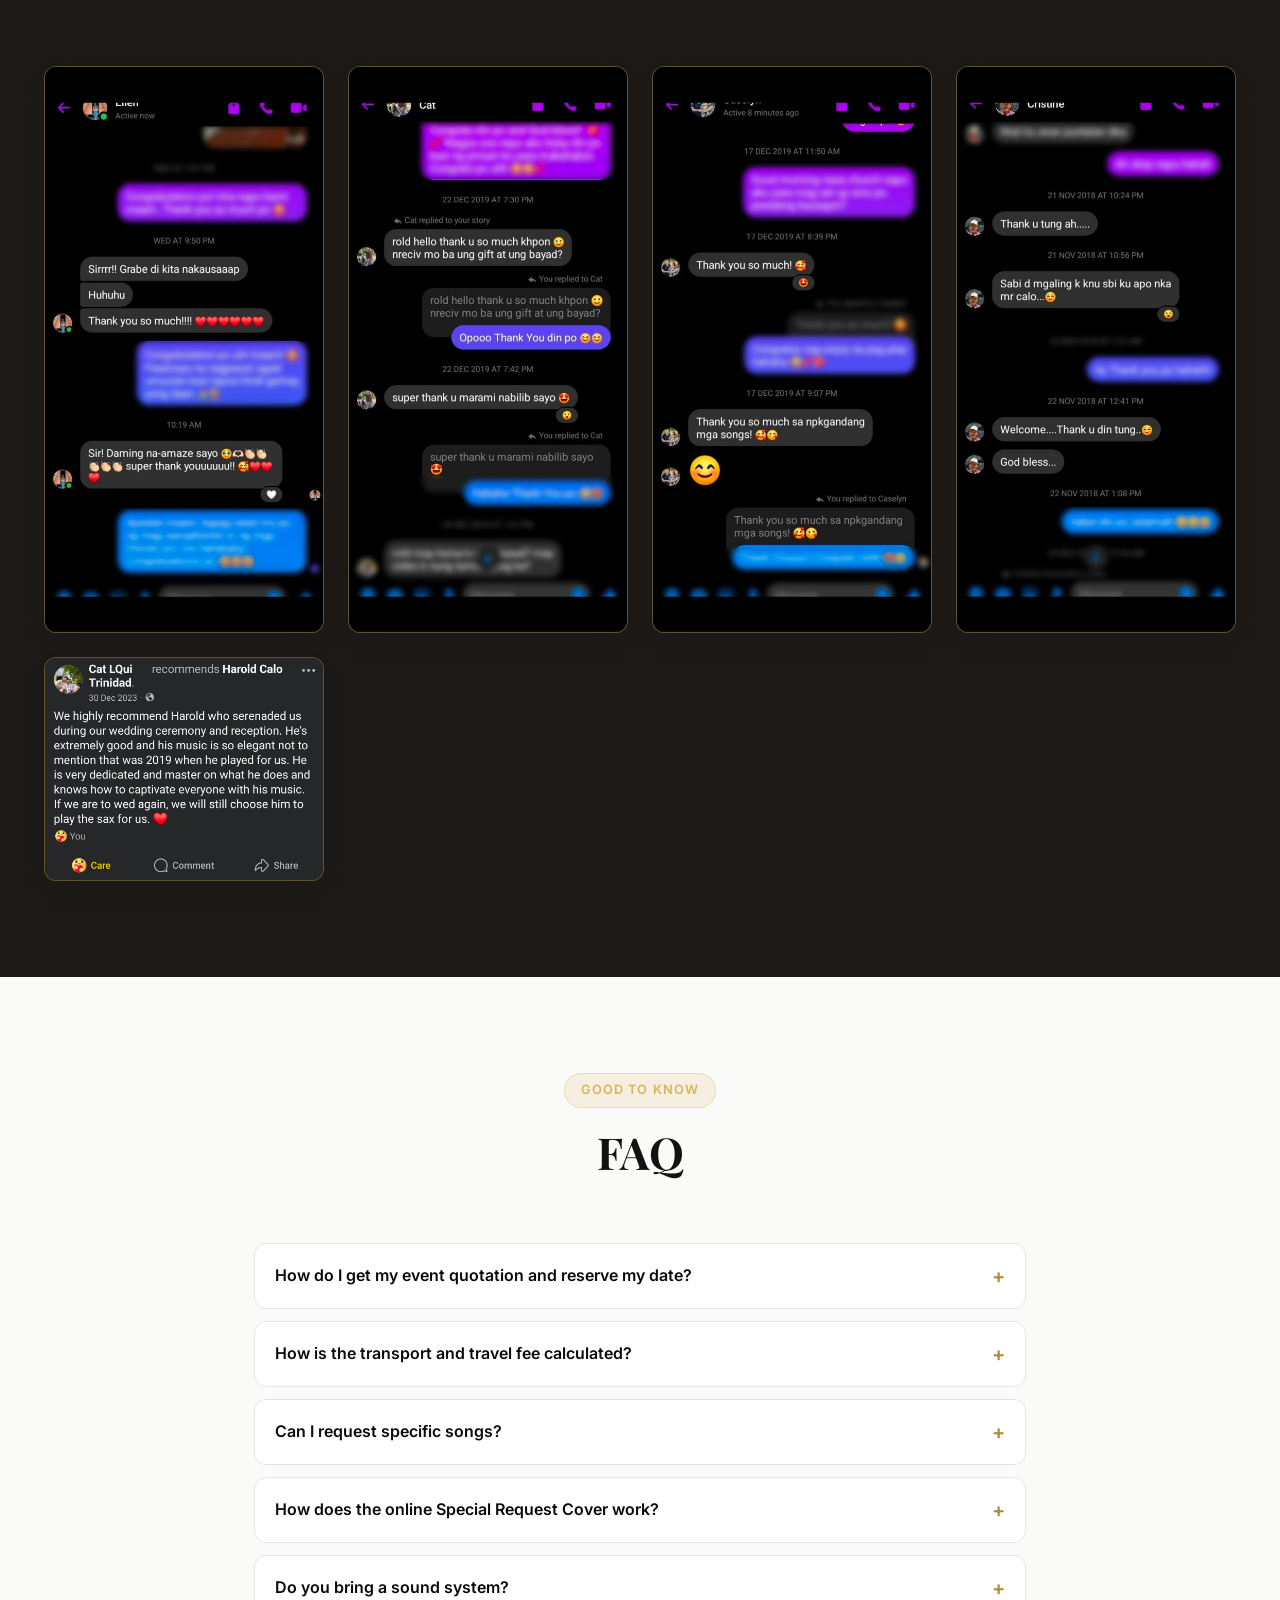
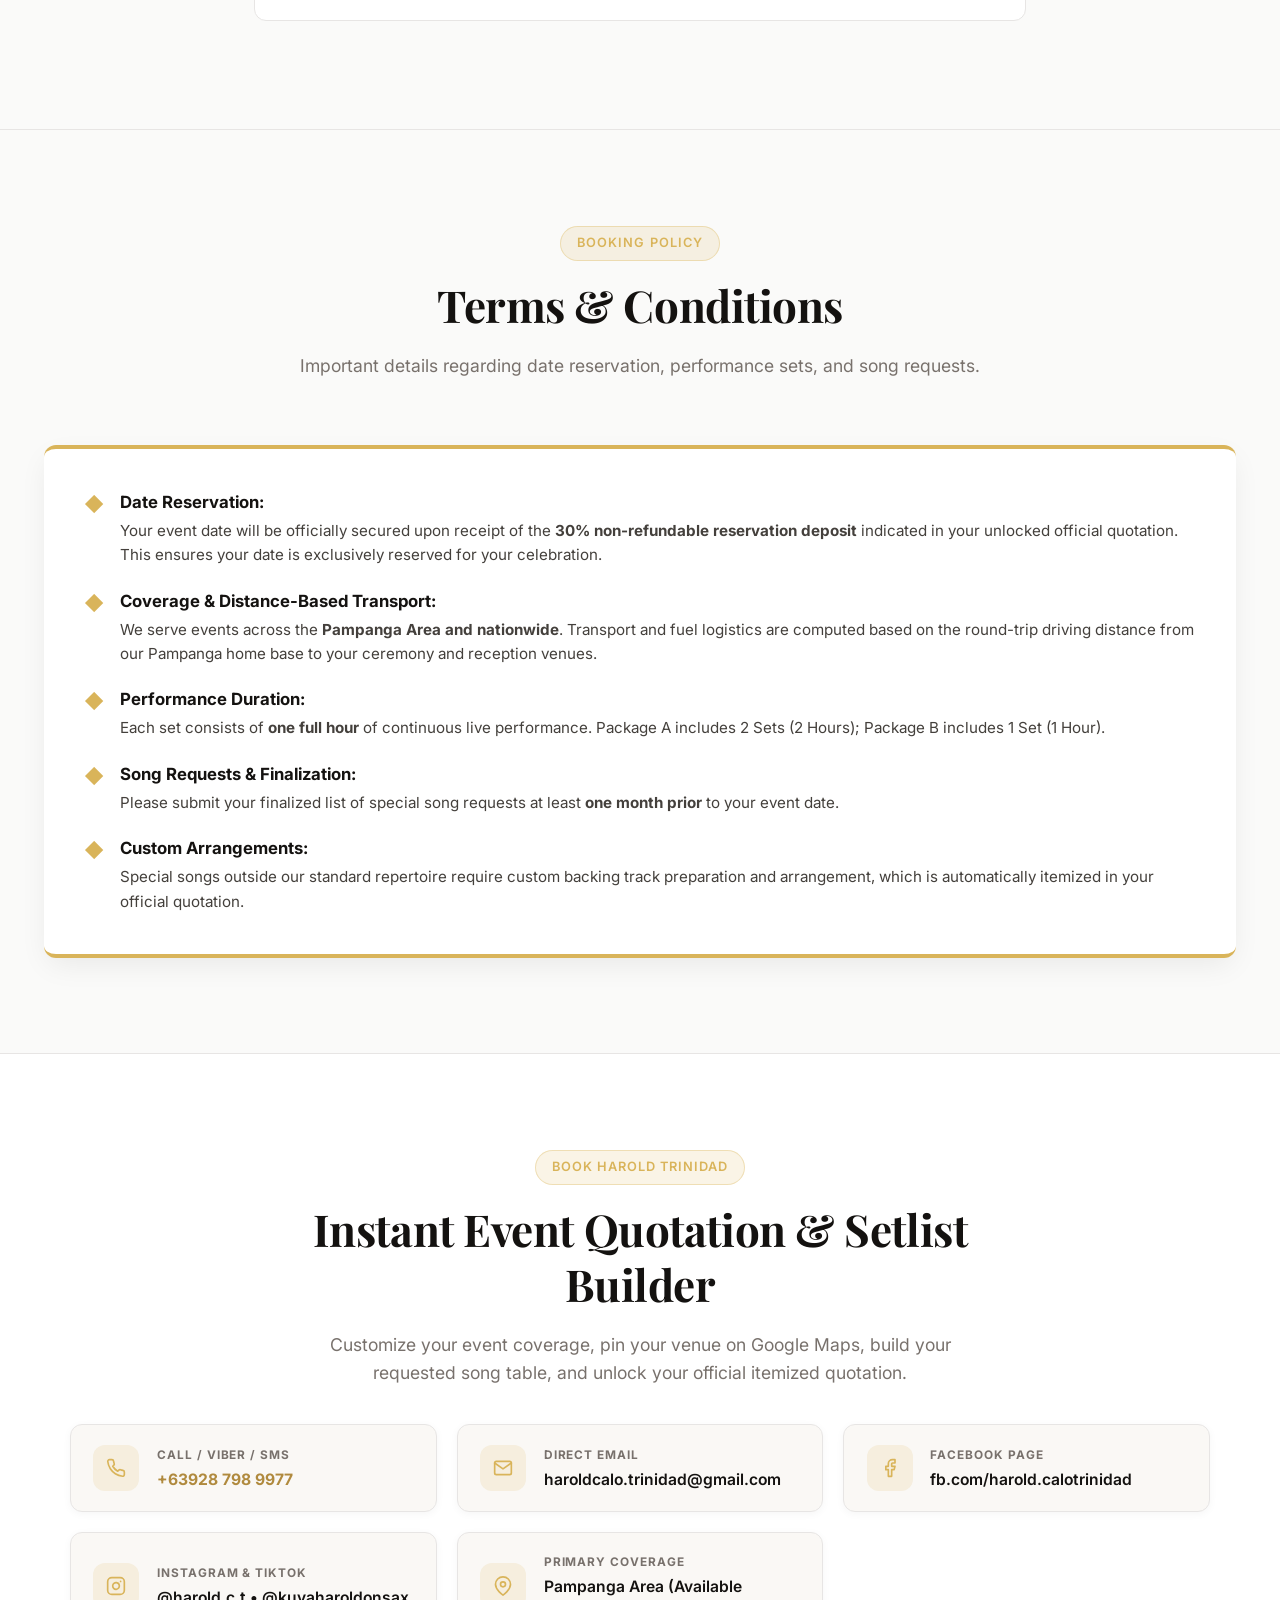
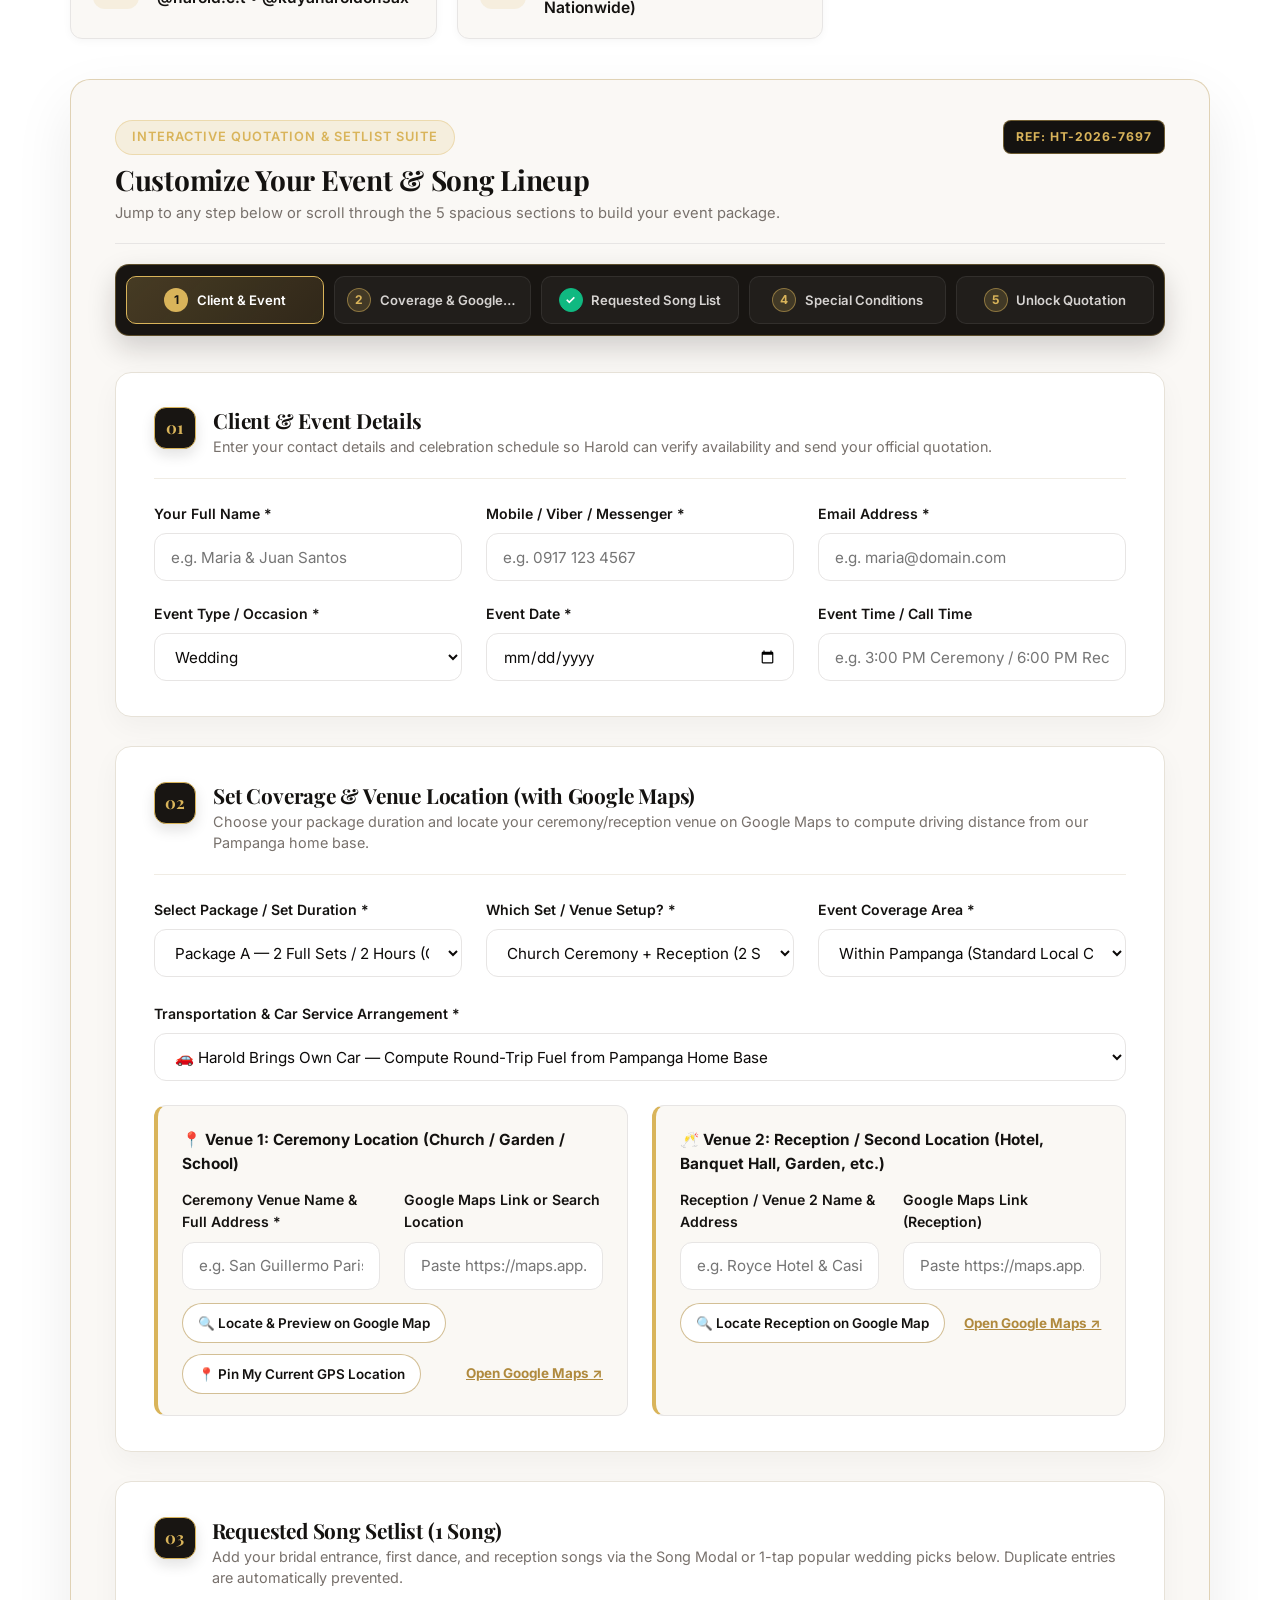
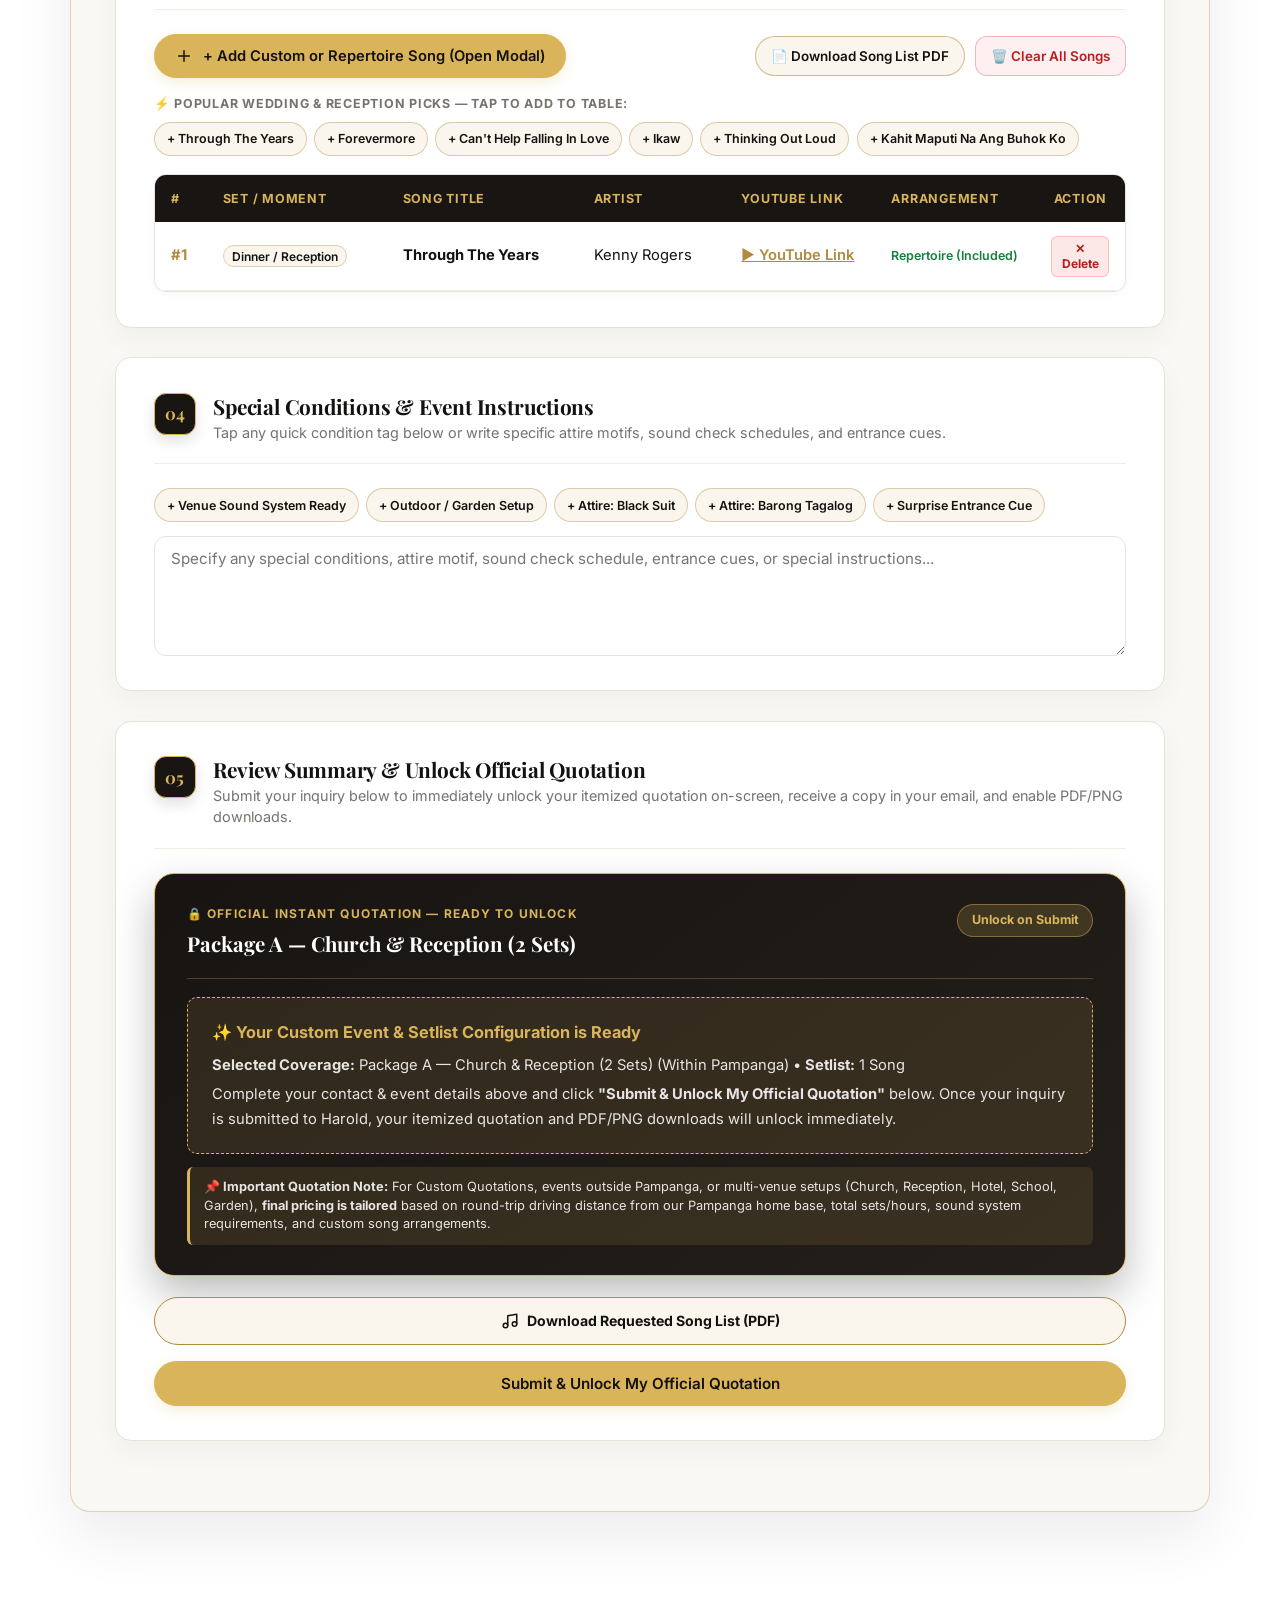
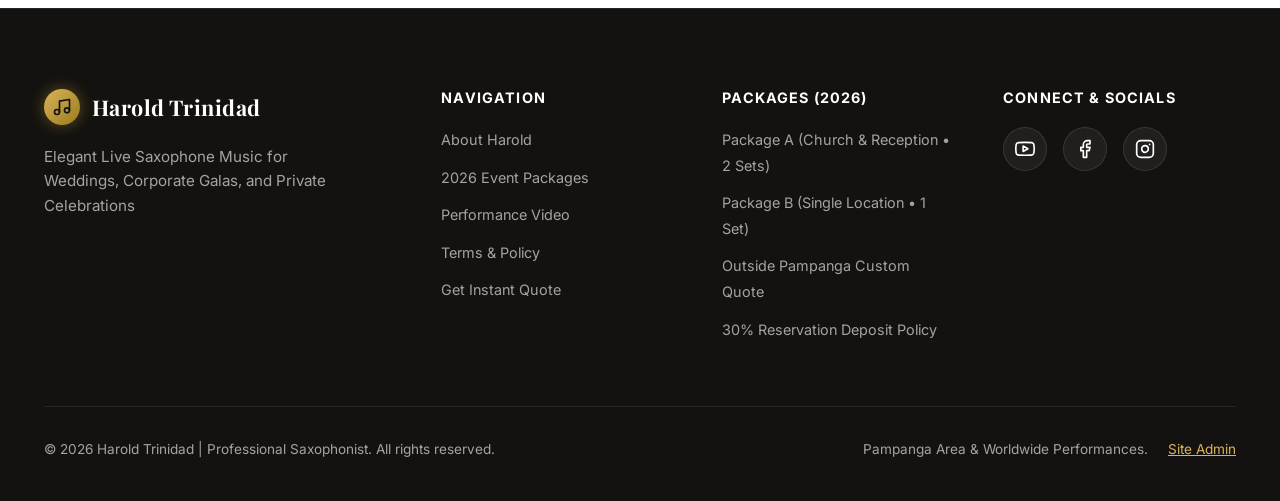
==== commit fbb56b67: "feat(transport): add Pickup Point and Full Door-to-Door Car Service options" ====
--- a/index.html
+++ b/index.html
@@ -1118,6 +1118,39 @@
                     <option value="Outside Pampanga">Outside Pampanga (Metro Manila / Clark / Subic / Tagaytay / Bulacan)</option>
                   </select>
                 </div>
+
+                <div class="form-group form-group-full" style="margin-top: 0.25rem;">
+                  <label for="transport-service-mode" class="form-label">Transportation &amp; Car Service Arrangement *</label>
+                  <select id="transport-service-mode" name="transportServiceMode" class="form-select" required>
+                    <option value="self_drive" selected>🚗 Harold Brings Own Car — Compute Round-Trip Fuel from Pampanga Home Base</option>
+                    <option value="pickup_point">🤝 Client Provides Car Service from a Pickup / Meetup Point — Compute Fuel Only to Pickup Point</option>
+                    <option value="full_service">🚐 Client Covers Full Door-to-Door Service (Pickup &amp; Drop-Off at Harold's Home Base) — ₱0 Transport Fee</option>
+                  </select>
+                </div>
+              </div>
+
+              <!-- CONDITIONAL PICKUP POINT BLOCK (Shown when "pickup_point" is selected) -->
+              <div class="venue-map-block" id="pickup-point-block" style="display: none; margin-bottom: 1.5rem; border-left-color: #10B981; background: #F4FBF7;">
+                <div class="venue-block-title" style="color: #065F46;">🤝 Designated Pickup &amp; Drop-Off Meetup Point (Fuel Computed Only from Home Base ↔ Pickup Point)</div>
+                <div class="form-grid" style="margin-top: 0.75rem;">
+                  <div class="form-group">
+                    <label for="pickup-point-address" class="form-label">Pickup / Meetup Point Name &amp; Address *</label>
+                    <input type="text" id="pickup-point-address" name="pickupPointAddress" class="form-input" placeholder="e.g. SM City Pampanga / Marquee Mall Angeles / Dau Terminal">
+                  </div>
+                  <div class="form-group">
+                    <label for="pickup-point-map" class="form-label">Pickup Point Google Maps Link</label>
+                    <input type="text" id="pickup-point-map" name="pickupPointMap" class="form-input" placeholder="Paste https://maps.app.goo.gl/... or auto-generated link">
+                  </div>
+                </div>
+                <div class="map-action-bar">
+                  <button type="button" class="btn btn-secondary map-action-btn" id="locate-pickup-map-btn">
+                    🔍 Locate Pickup Point on Google Map
+                  </button>
+                  <a href="https://www.google.com/maps" target="_blank" rel="noopener" class="map-open-external" id="open-pickup-map-link">Open Google Maps ↗</a>
+                </div>
+                <div id="map-preview-pickup-wrap" class="map-preview-wrap" style="display: none;">
+                  <iframe id="map-preview-pickup-iframe" title="Pickup Point Google Maps Preview" loading="lazy" referrerpolicy="no-referrer-when-downgrade"></iframe>
+                </div>
               </div>
 
               <div class="venues-dual-container">
